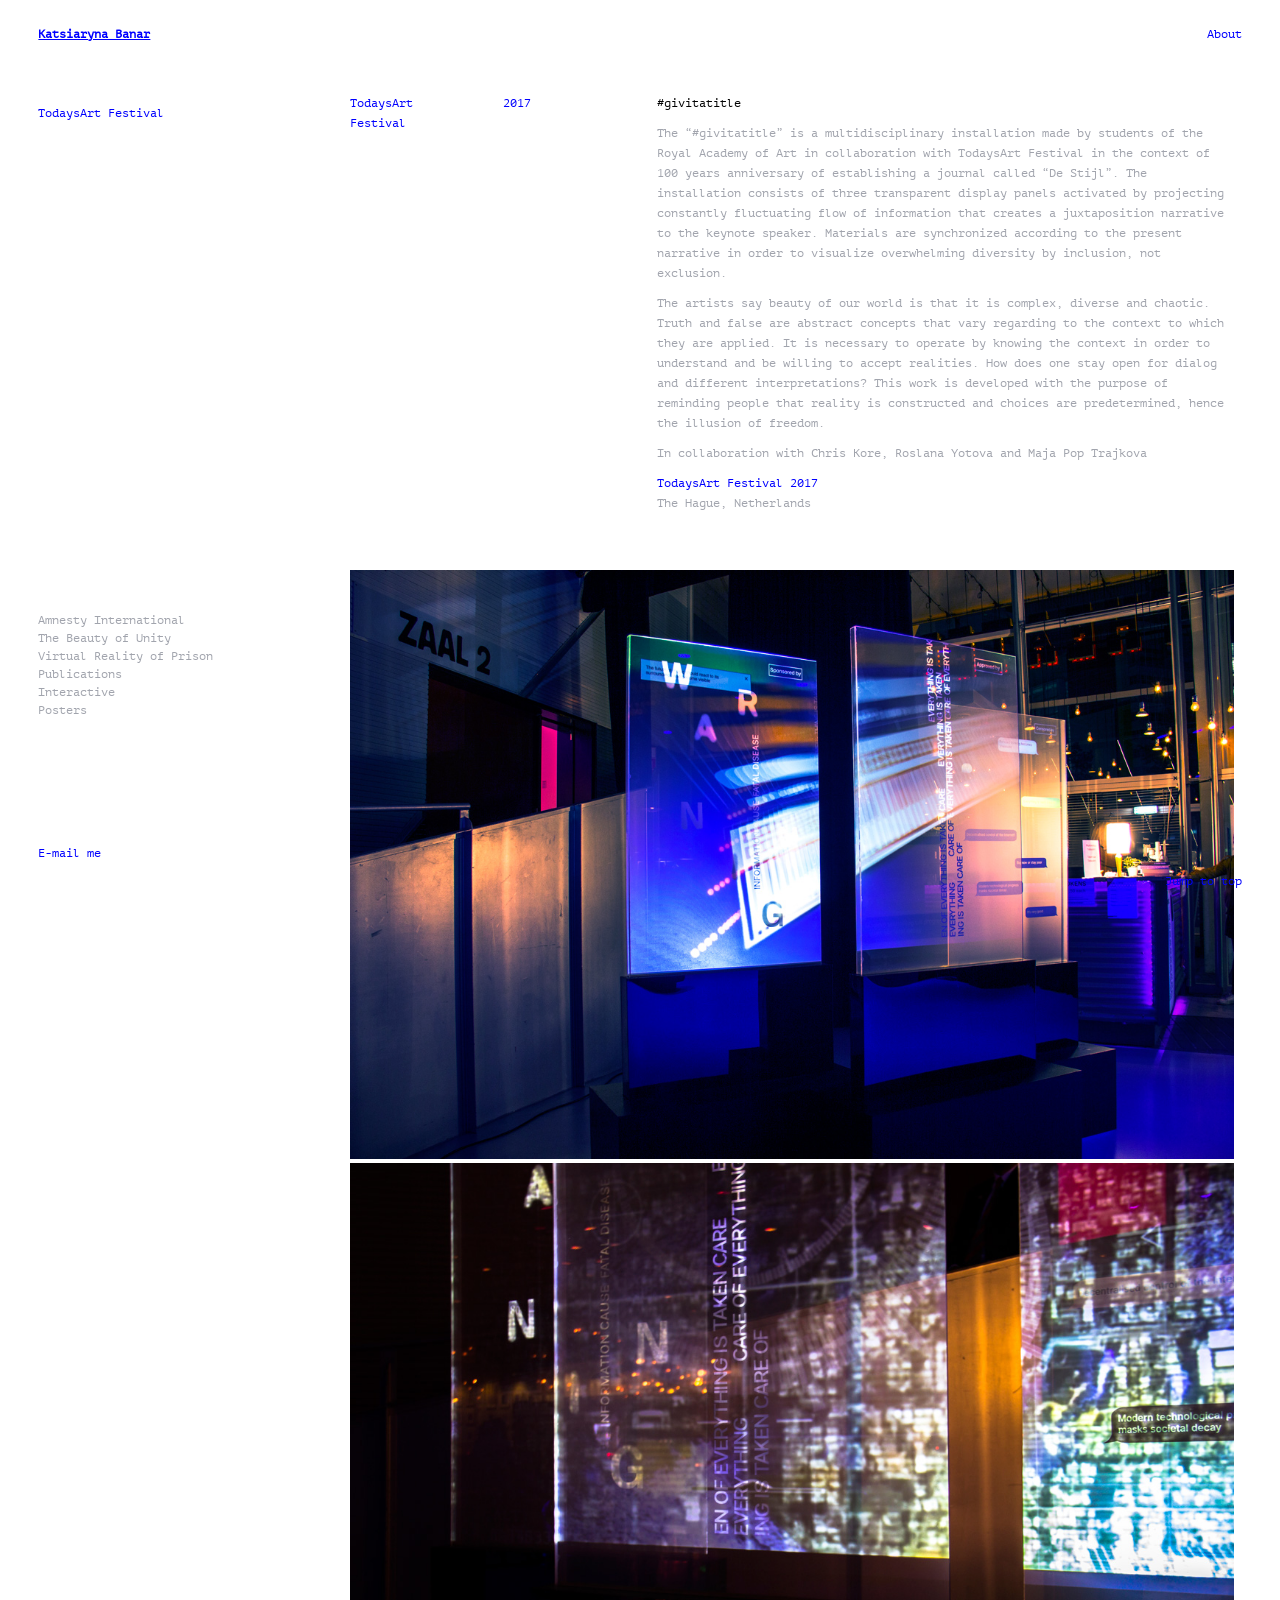
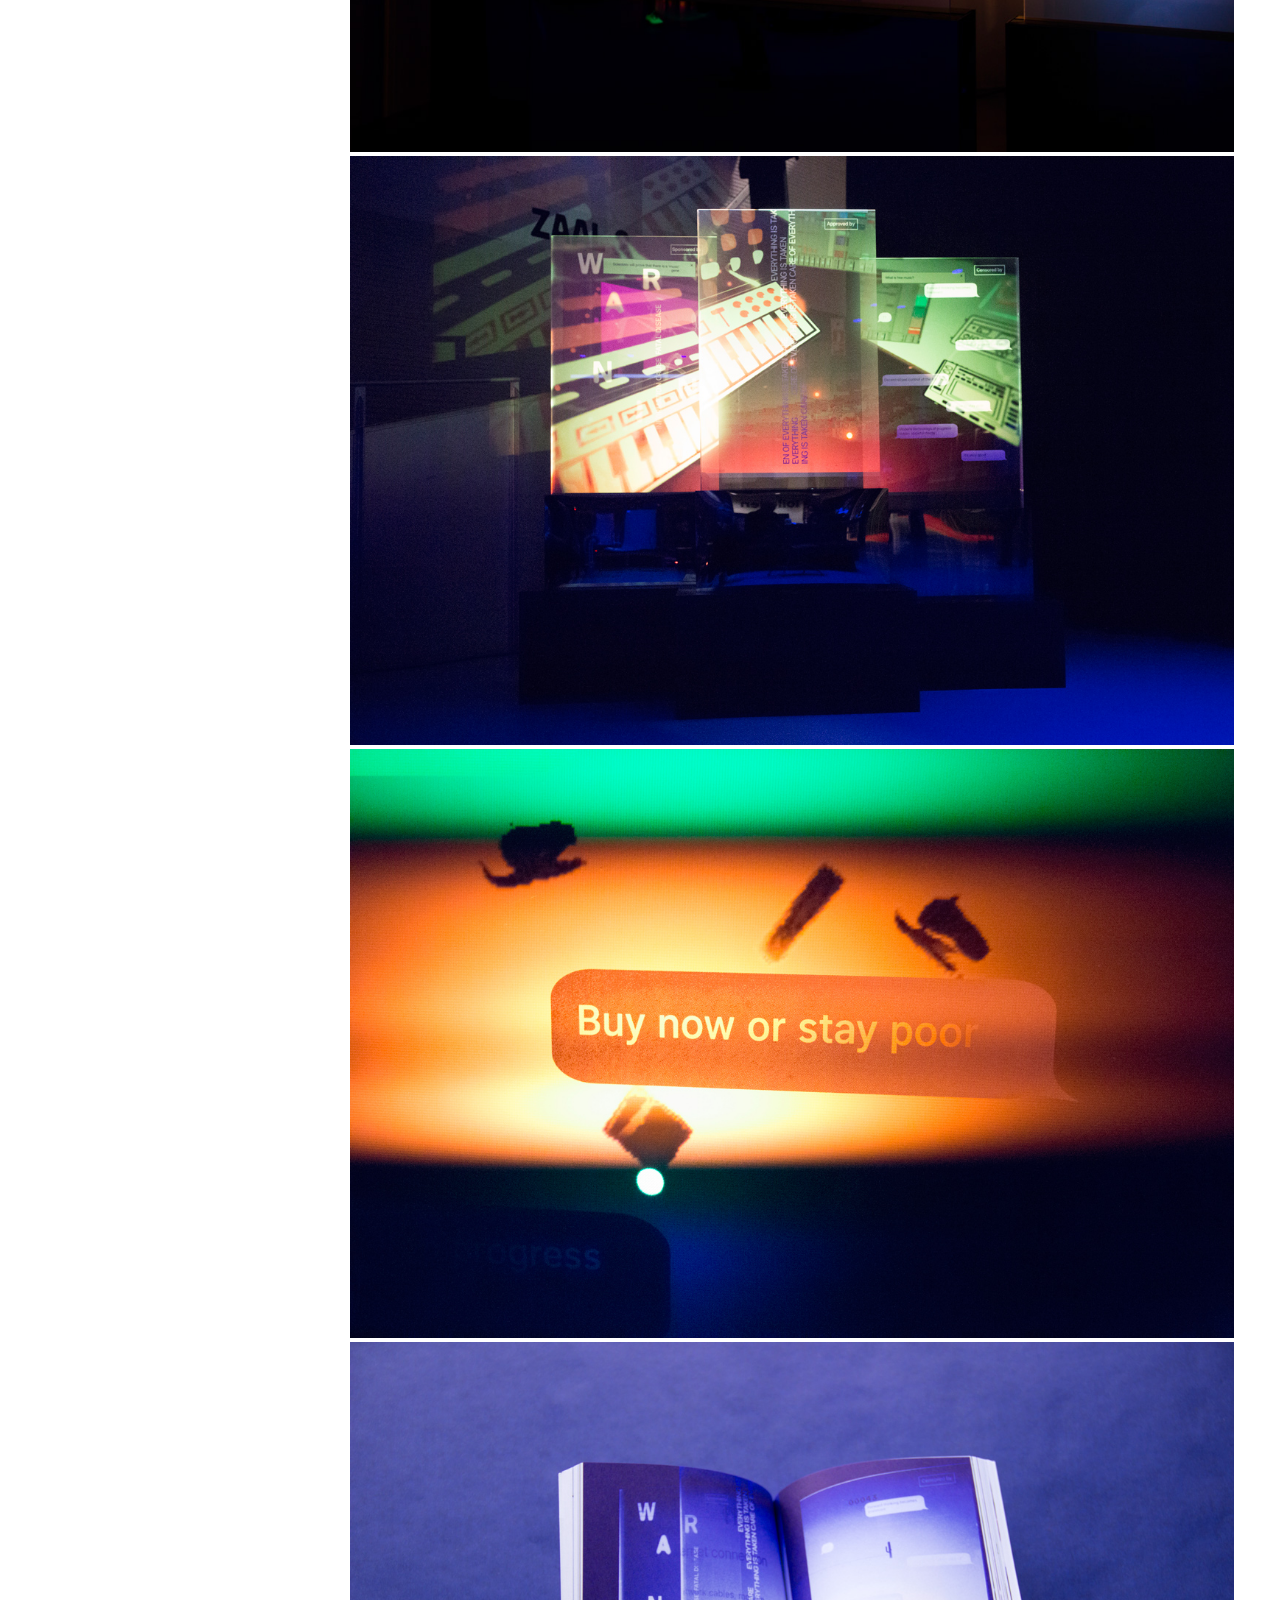
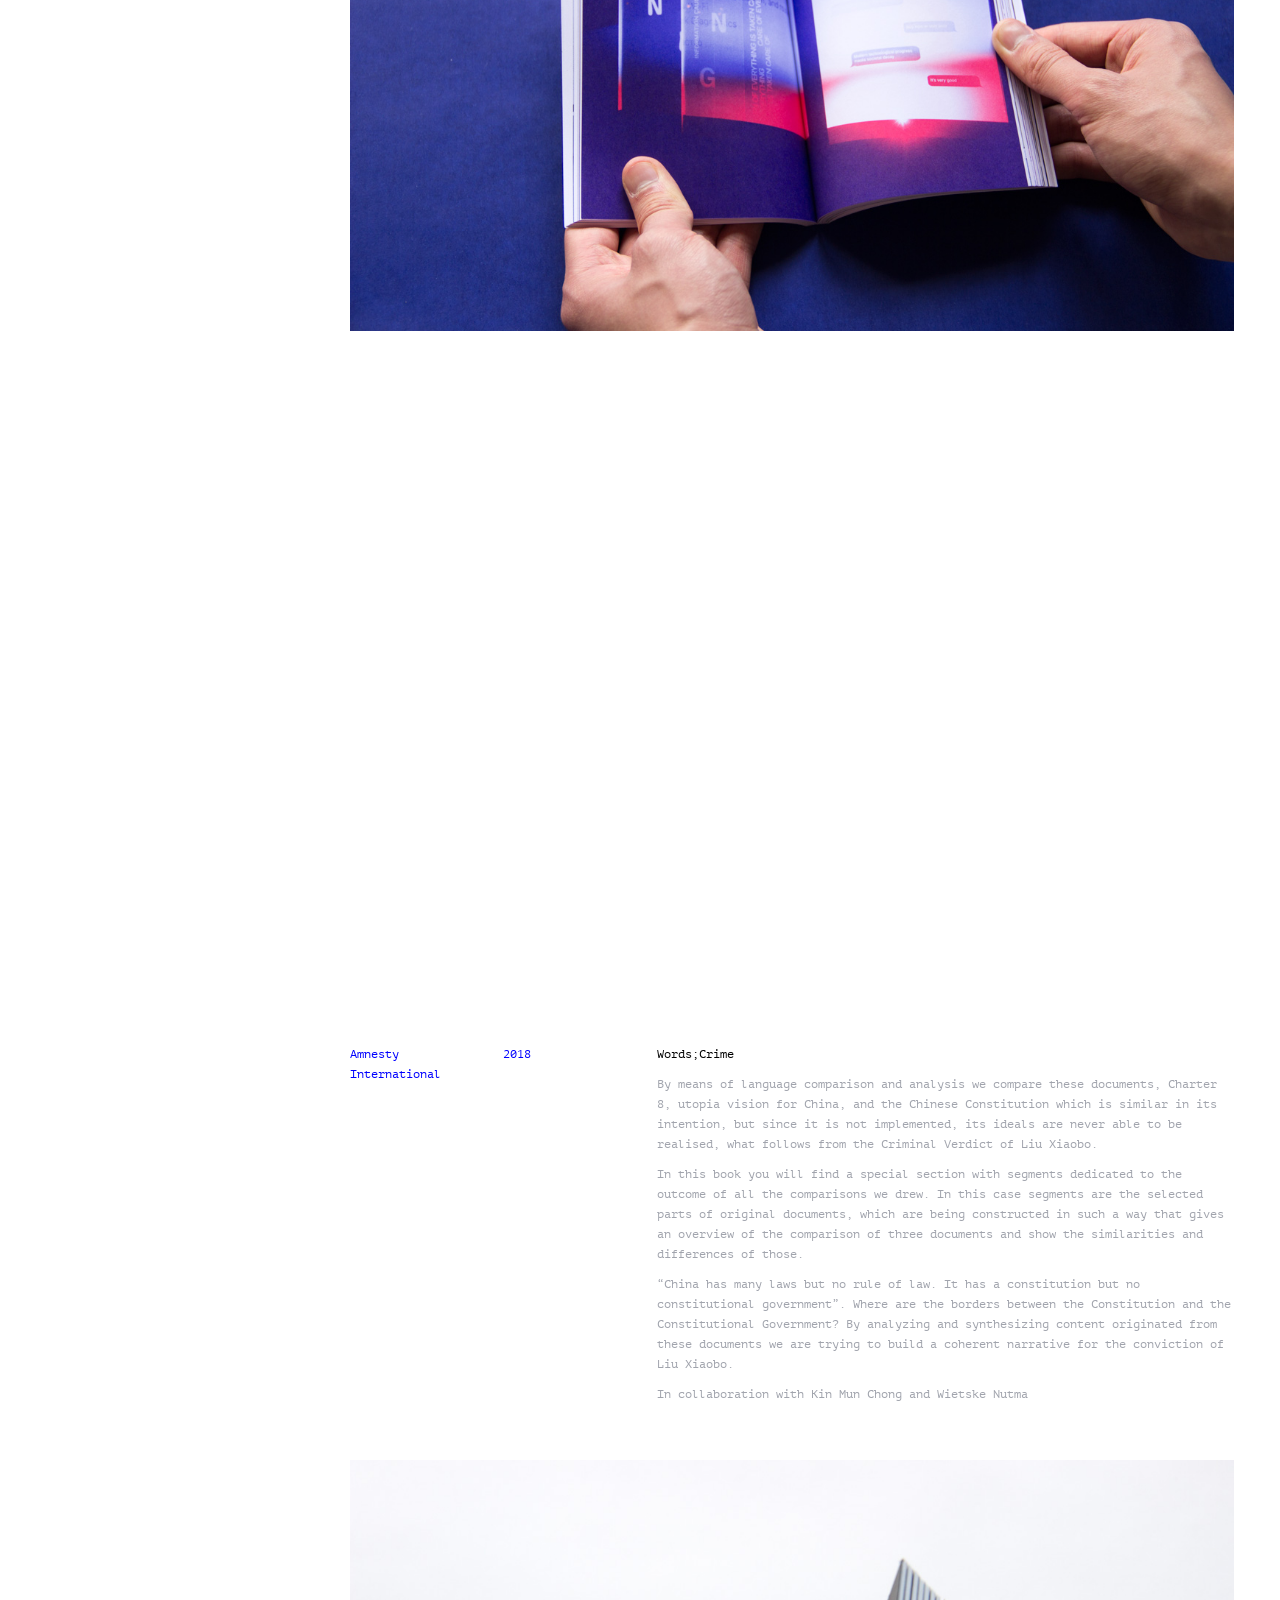
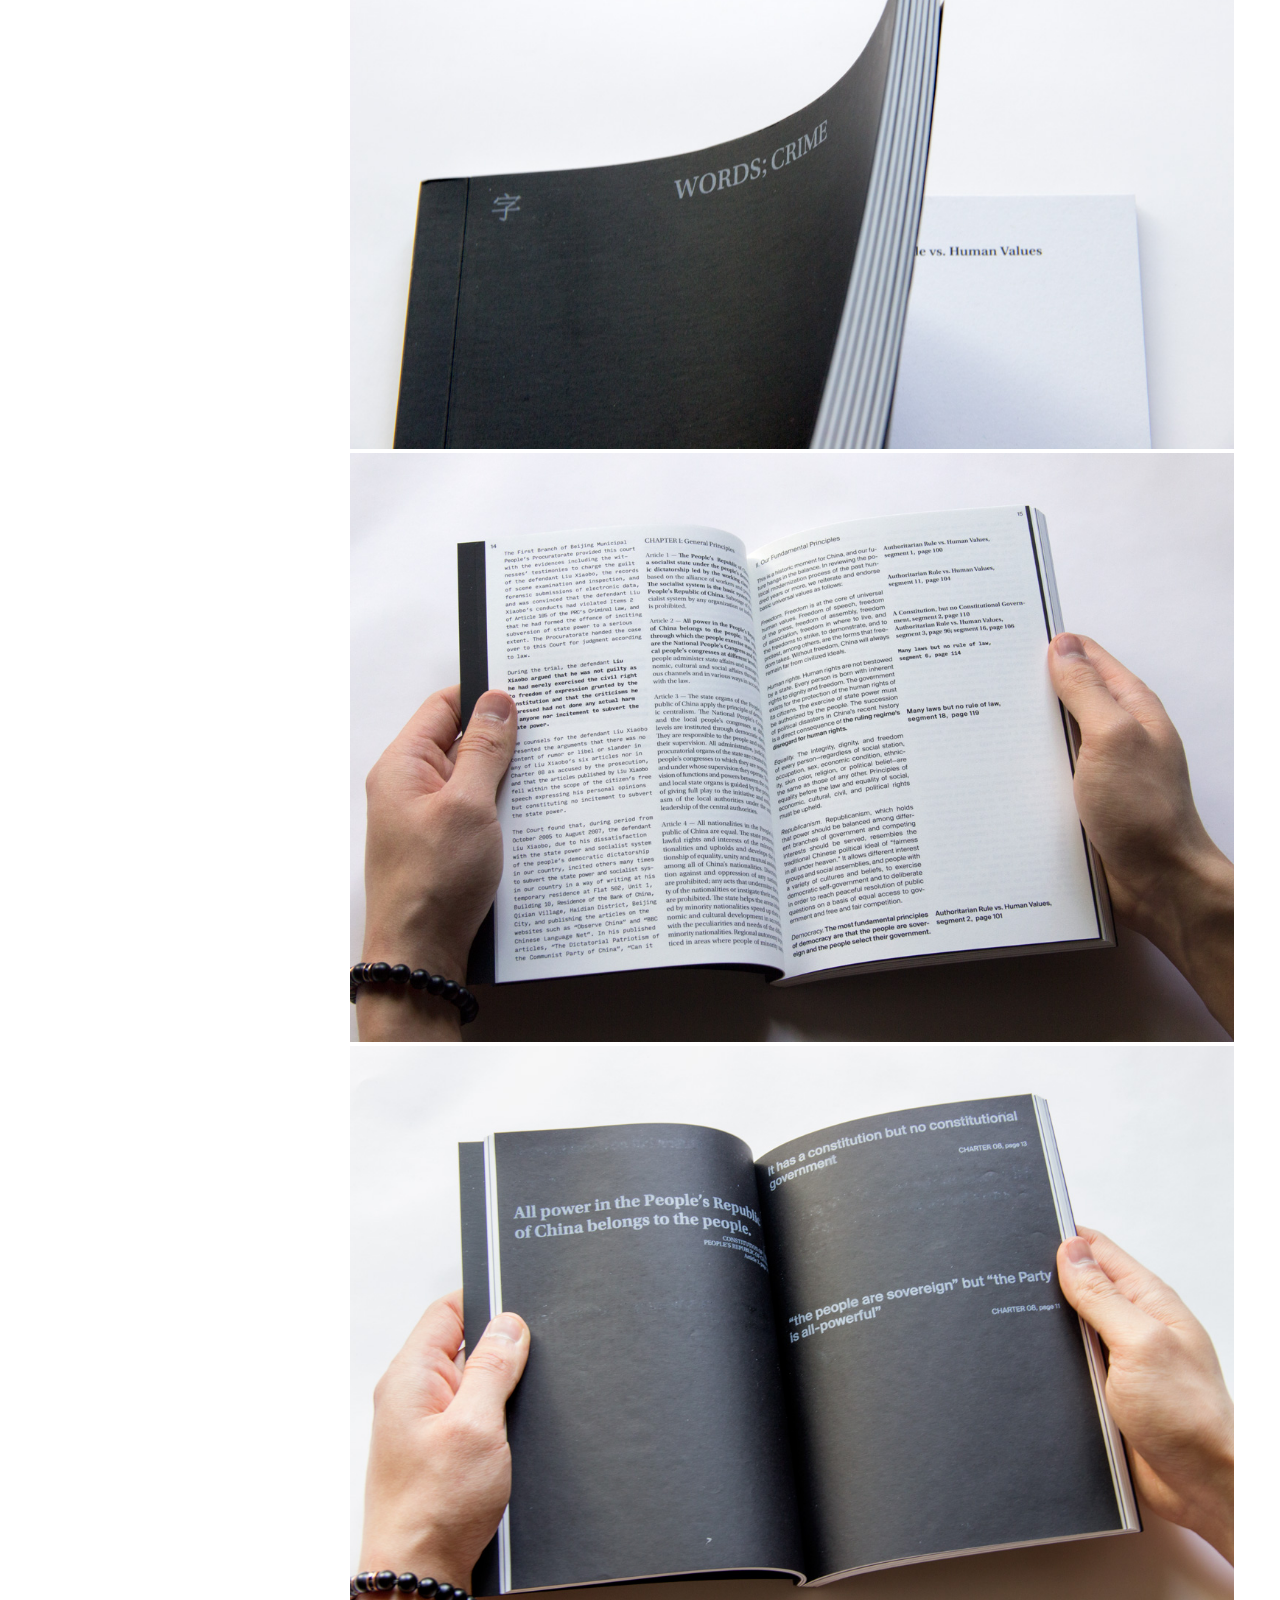
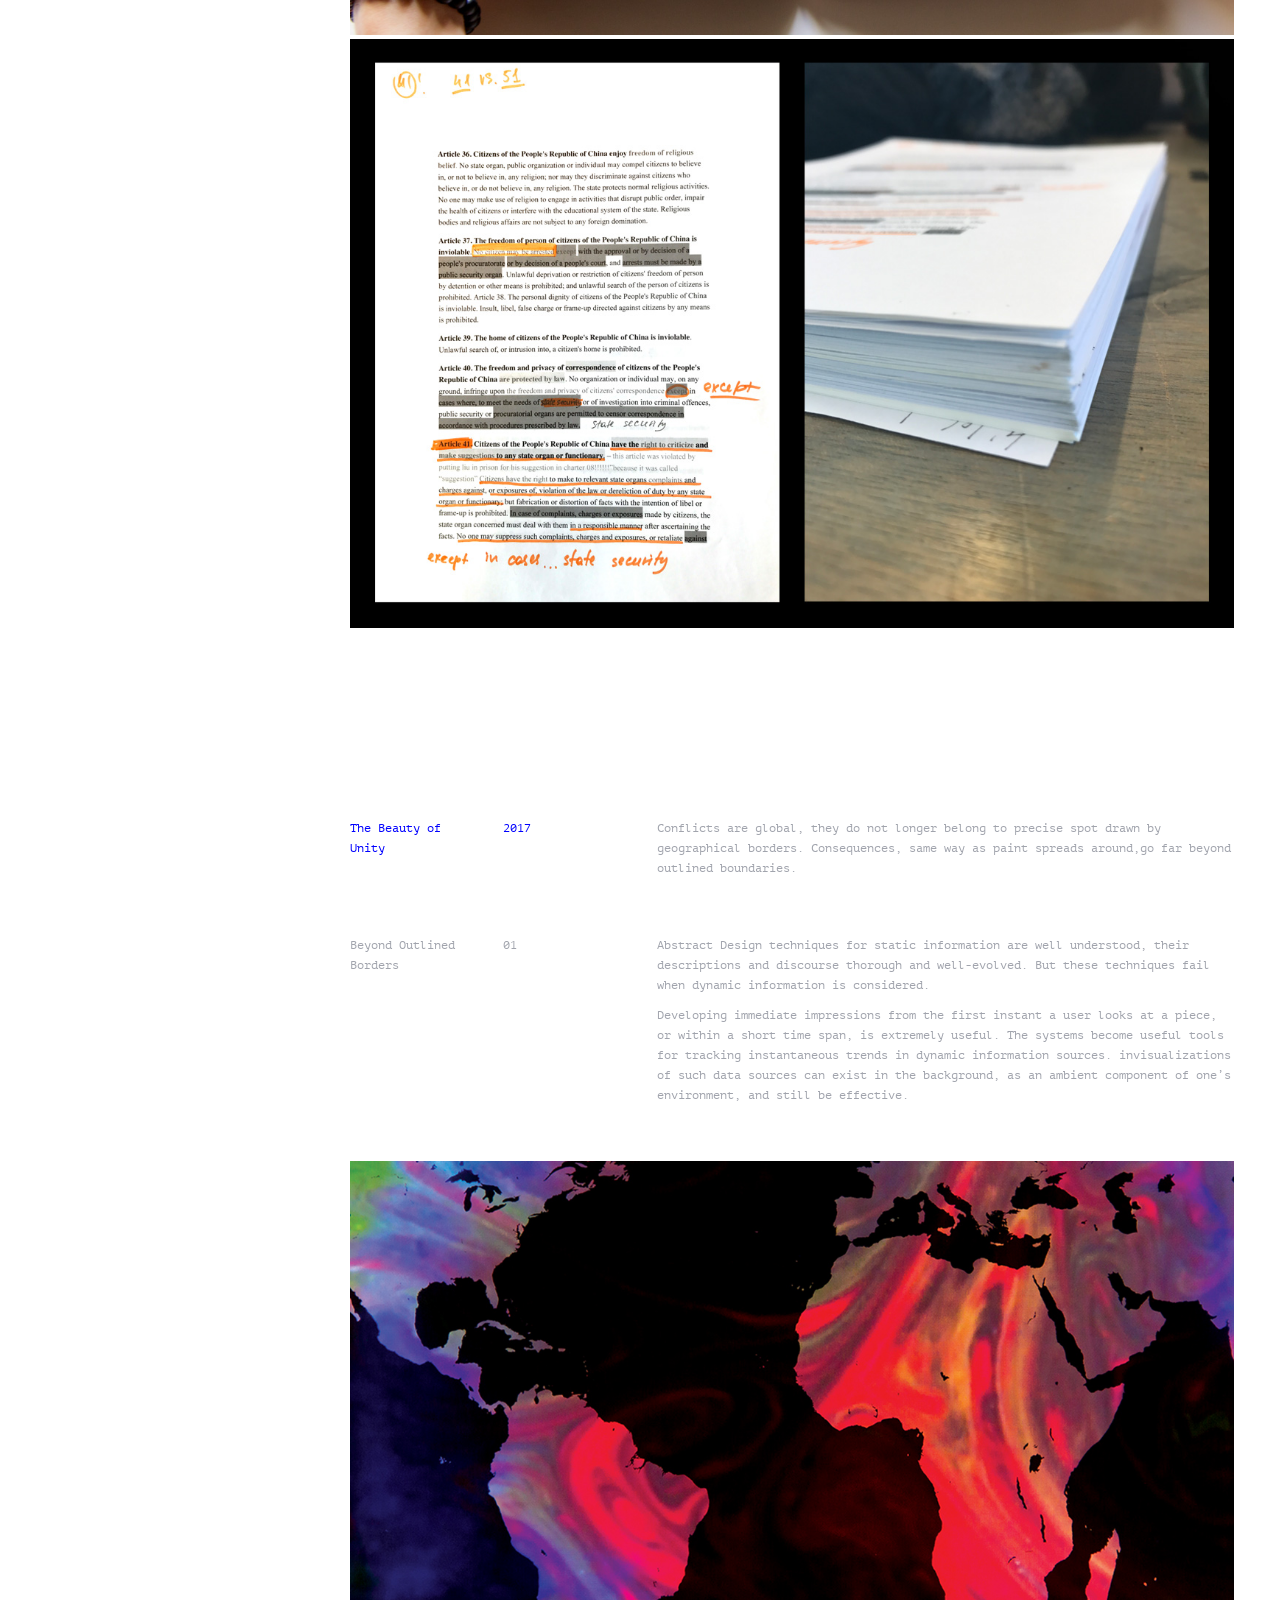
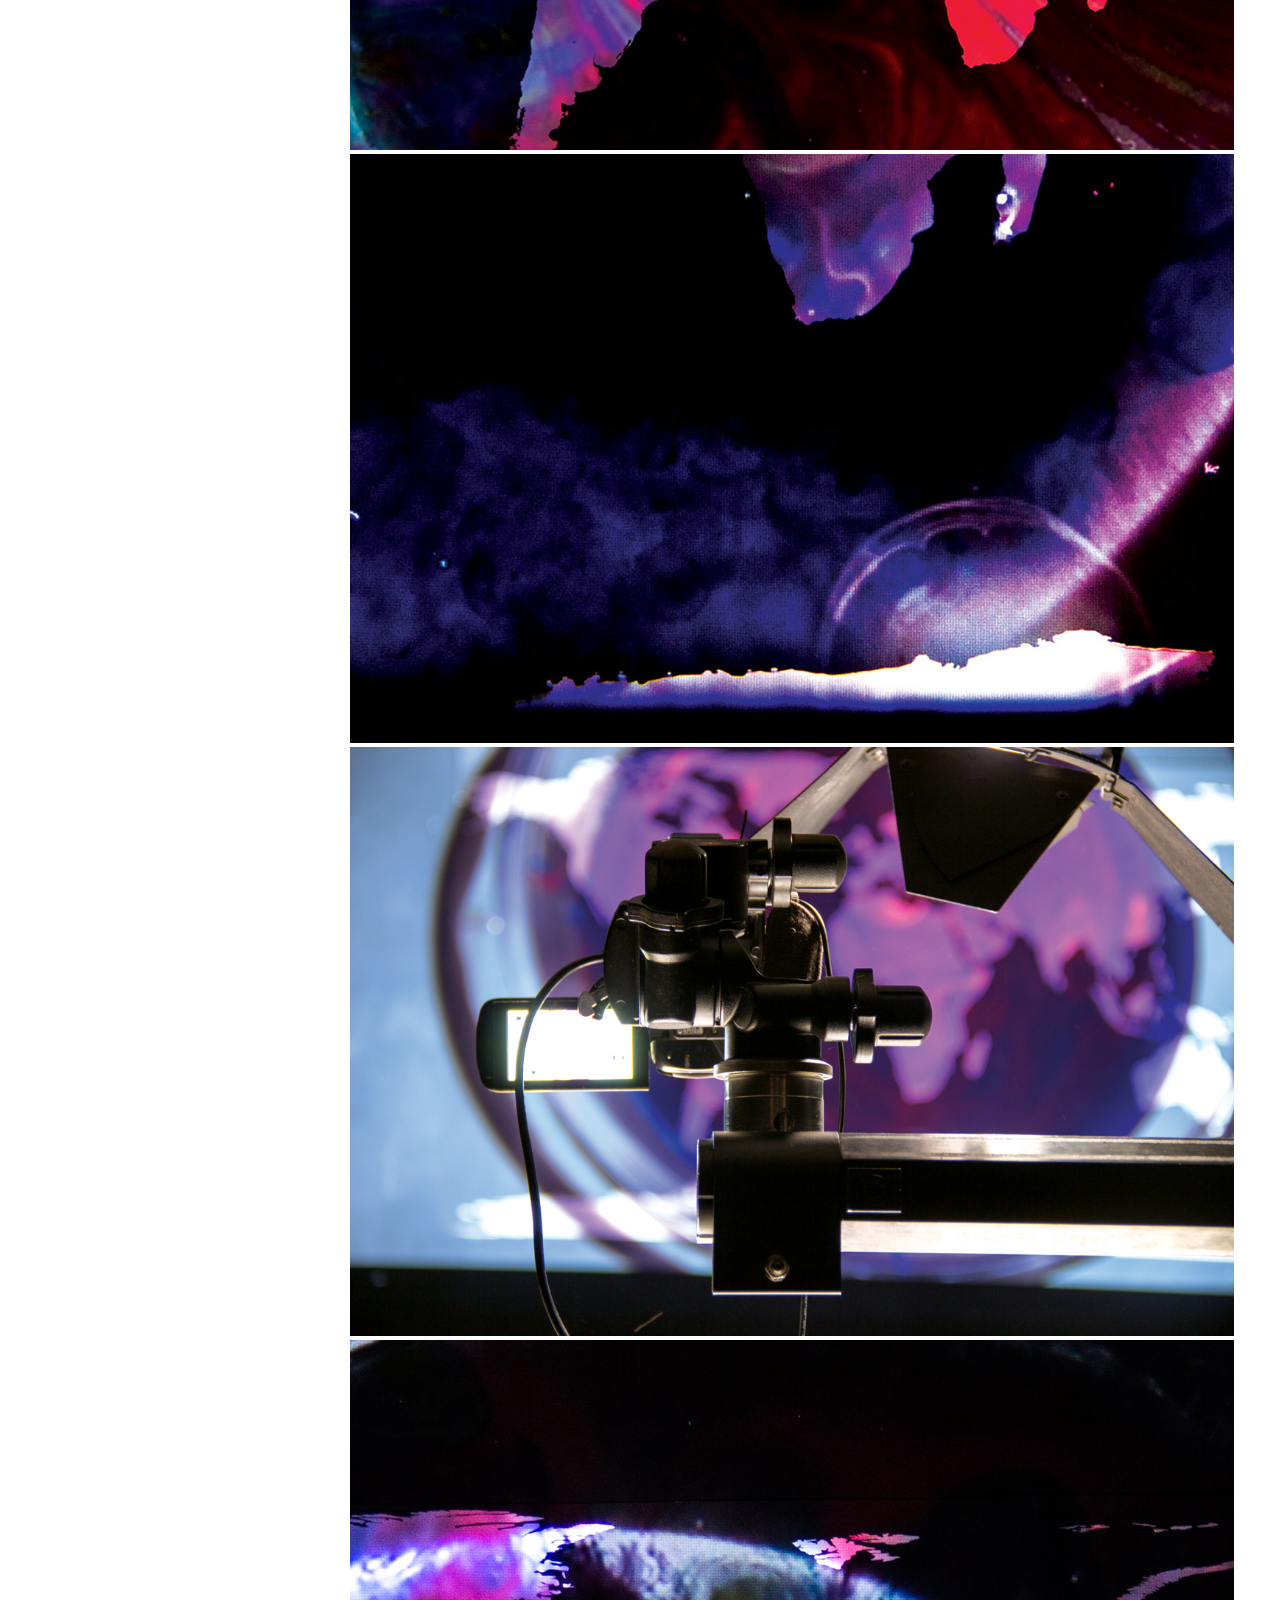
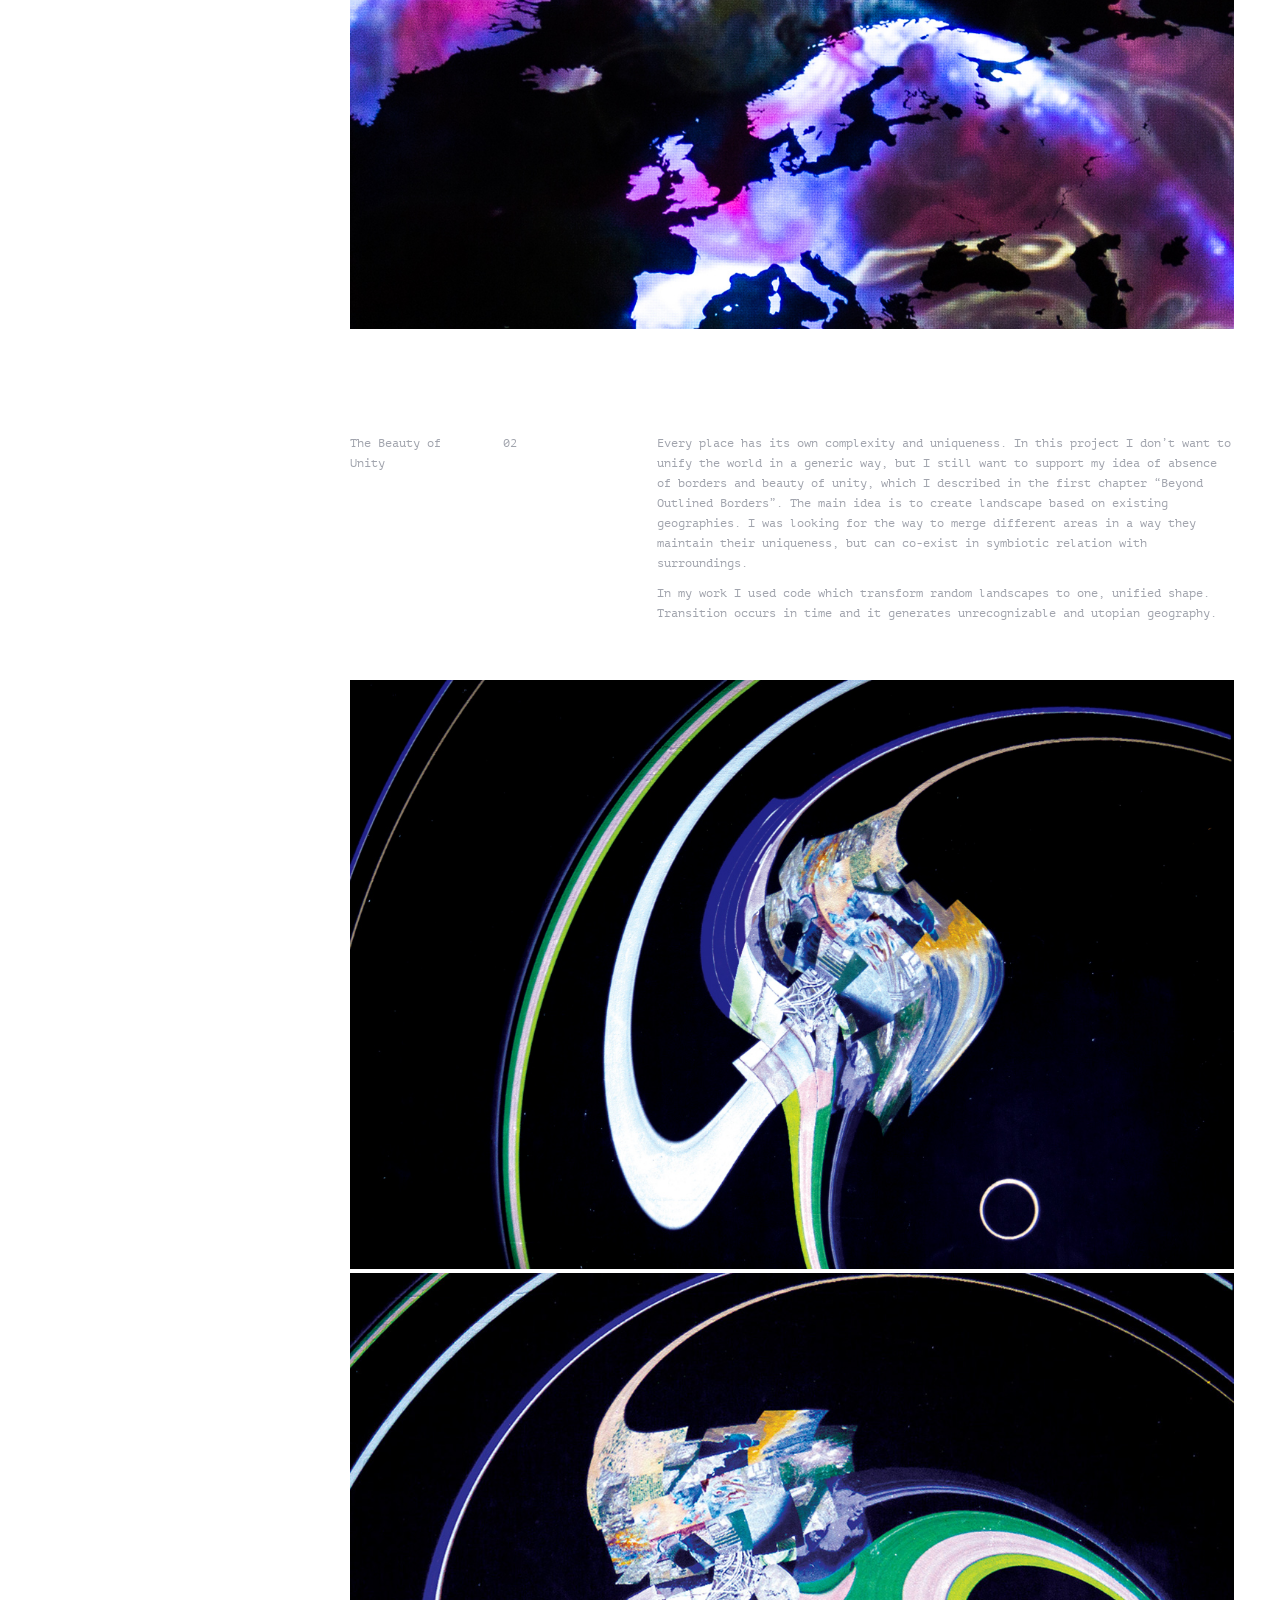
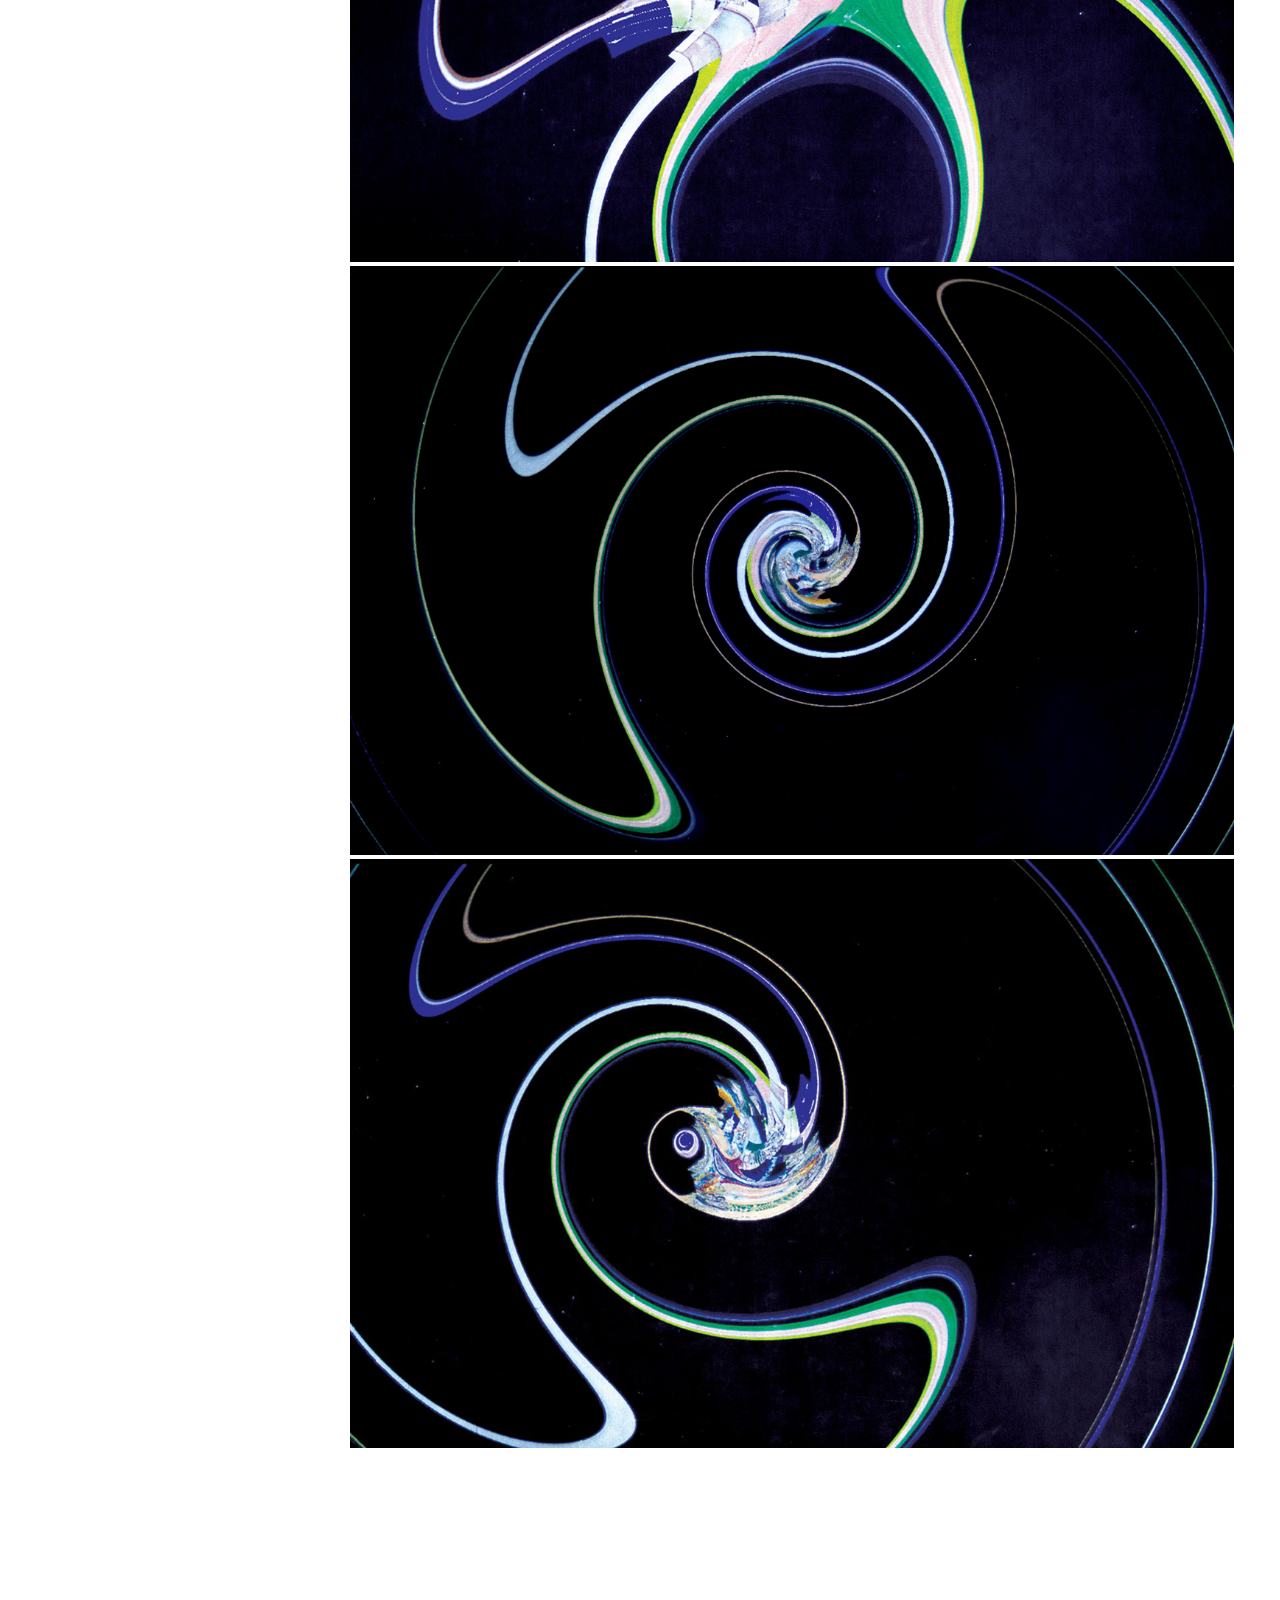
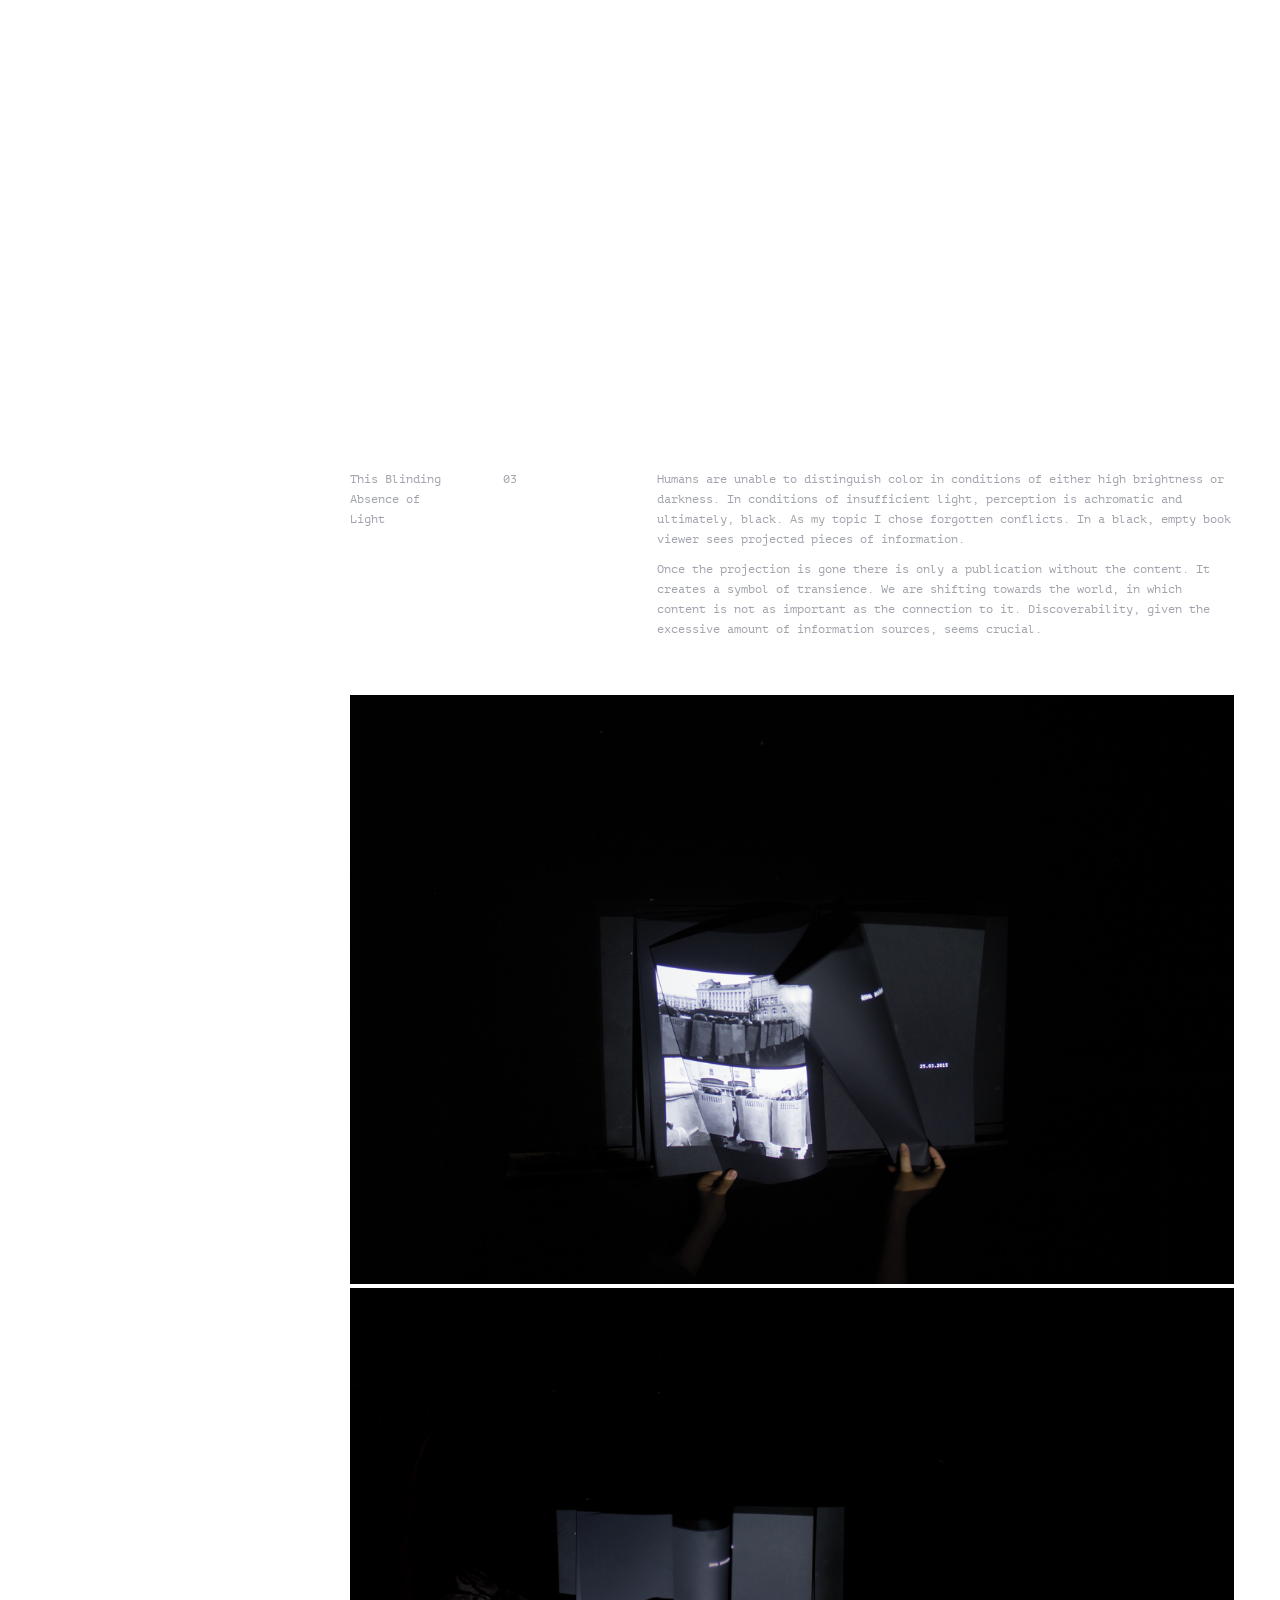
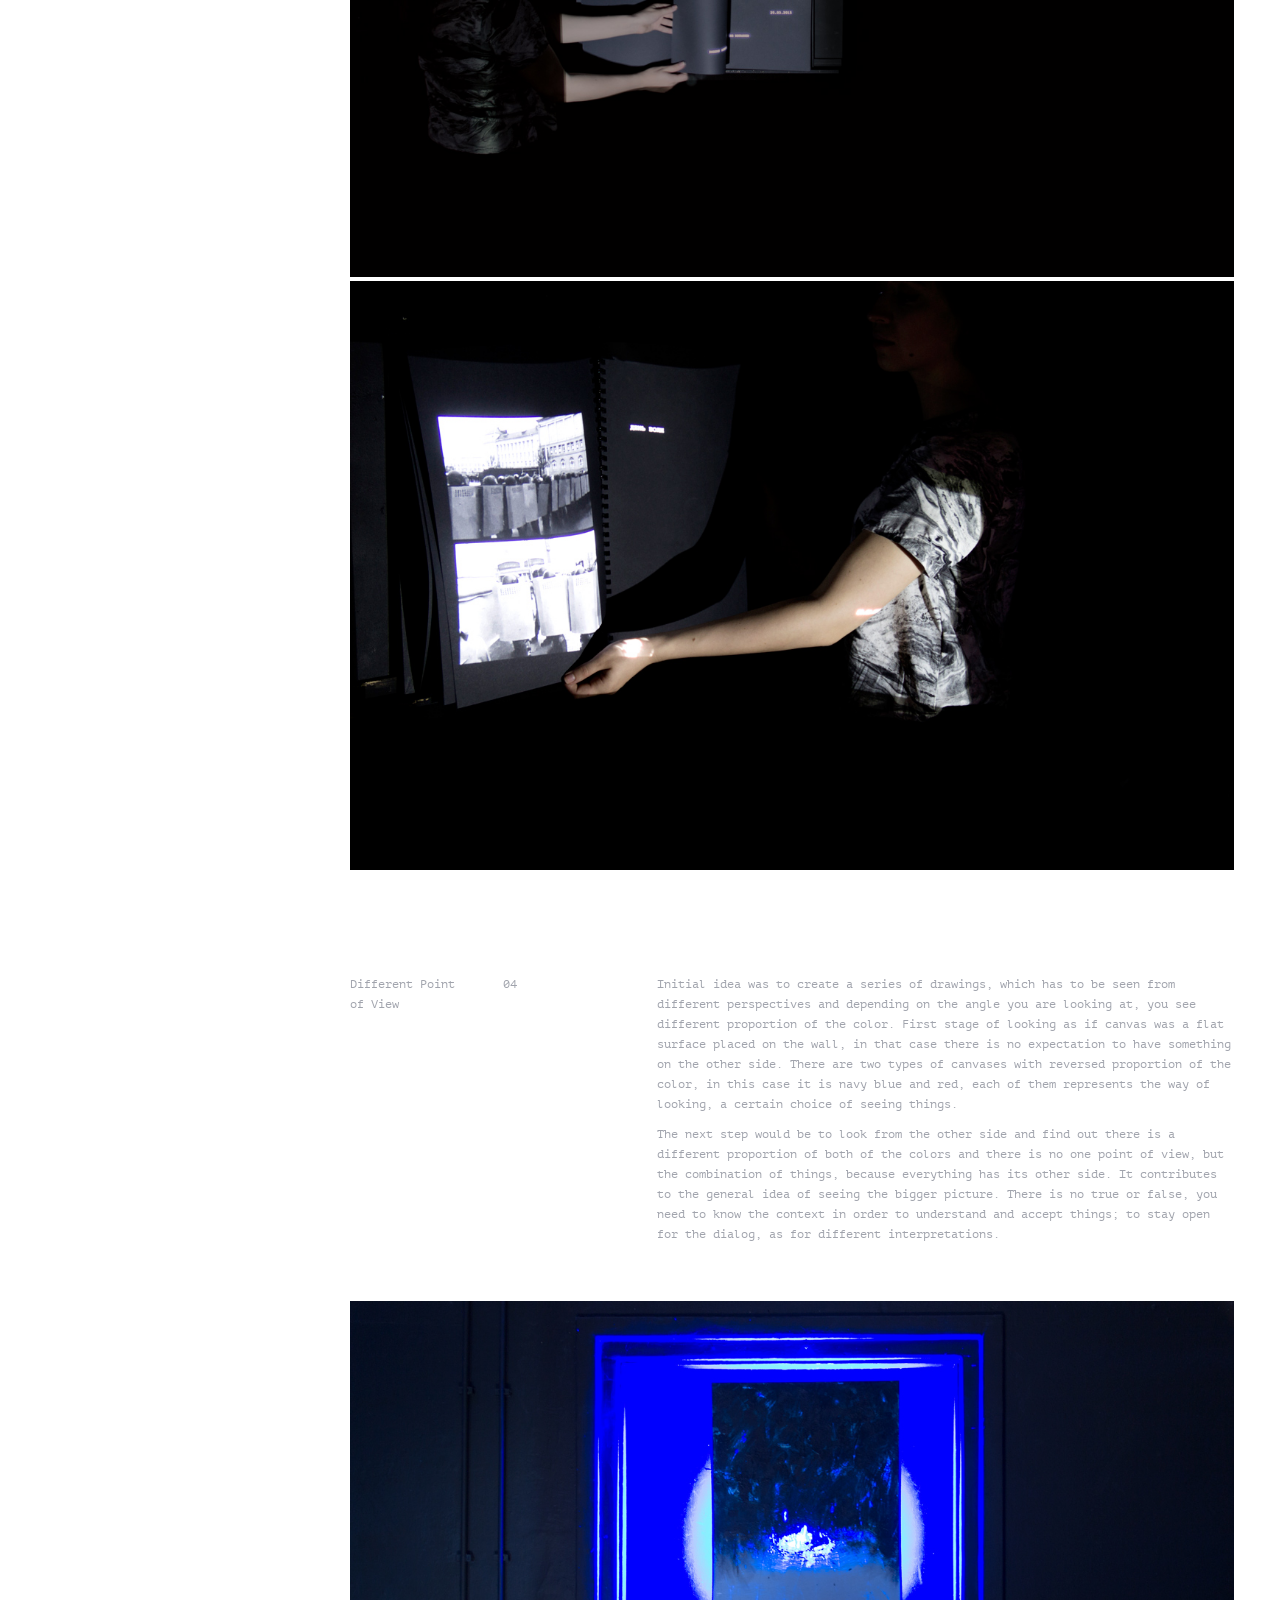
==== index.html @ fbd59100 "newWebsite" ====
<!DOCTYPE html>

<html>

<head>
	<title>Katsiaryna Banar</title>
	<meta charset="UTF-8" />
	<meta name="viewport" content="width=device-width, initial-scale=1.0">
	<link rel="stylesheet" href="css/style.css" type="text/css" media="screen,projection" />

</head>

<body>
	<h1 class="logo current-page">Katsiaryna Banar</h1>
	
	<a class="page-link" href="about.html">About</a> 

	<div class="slideItWrapper">
	  <a href="#modal" class="slideIt">
	  	<h2> < Katsiaryna Banar</h2>
	    <span class="open"></span>
	    <span class="close"></span>
	  </a>
	</div>
 


	<form>
		<p><a href="mailto:peamki@gmail.com">E-mail me</a></p>
	</form>

	<div class="middle">

		<section class="portfolio-item" id="todaysart">
			
			<div class="introduction">	
				<div class="half">
					<h2>TodaysArt Festival</h2>
				</div>
				<div class="half-last">
					<p>2017</p>
				</div>

			</div>

			<div class="description">
				<h3 style="color:black; padding-bottom:10px;">#givitatitle</h3>
				<p>The “#givitatitle” is a multidisciplinary installation made by students of the Royal Academy of Art in collaboration with TodaysArt Festival in the context of 100 years anniversary of establishing a journal called “De Stijl”. The installation consists of three transparent display panels activated by projecting constantly fluctuating flow of information that creates a juxtaposition narrative to the keynote speaker. Materials are synchronized according to the present narrative in order to visualize overwhelming diversity by inclusion, not exclusion.</p>
				<p>The artists say beauty of our world is that it is complex, diverse and chaotic. Truth and false are abstract concepts that vary regarding to the context to which they are applied. It is necessary to operate by knowing the context in order to understand and be willing to accept realities. How does one stay open for dialog and different interpretations? This work is developed with the purpose of reminding people that reality is constructed and choices are predetermined, hence the illusion of freedom.</p>
				<p>In collaboration with Chris Kore, Roslana Yotova and Maja Pop Trajkova </p>

				<p> 

					<a href="http://todaysart.nl/2017/program/givitatitle/" target="_blank">TodaysArt Festival 2017</a><br>
				 The Hague, Netherlands </p>



    		</div>



        	<div class="card">
            	<img src="images/todaysart/1vis.jpg" alt="Card Back">
            	<img src="images/todaysart/1invis.jpg" class="img-top lazyload" alt="Card Front">
         	</div>  
         	<div class="card">
            	<img src="images/todaysart/2vis.jpg" alt="Card Back">
            	<img src="images/todaysart/code.jpg" class="img-top lazyload" alt="Card Front">
         	</div>   

              <div class="card">
            	<img src="images/todaysart/panels.jpg" alt="Card Back">
            	<img src="images/todaysart/names.jpg" class="img-top lazyload" alt="Card Front">
         	</div>     
        	
        	<div class="card">
            	<img src="images/todaysart/3vis.jpg" alt="Card Back">
            	<img src="images/todaysart/code2.jpg" class="img-top lazyload" alt="Card Front">
         	</div>
        	<div class="card">
            	<img src="images/todaysart/book2.jpg" alt="Card Back">
            	<img src="images/todaysart/code16.jpg" class="img-top lazyload" alt="Card Front">
         	</div>

         	<div class="video-container">
	    		<iframe src="https://player.vimeo.com/video/241771253?autoplay=1&loop=1&byline=0&portrait=0" width="640" height="360" frameborder="0" webkitallowfullscreen mozallowfullscreen allowfullscreen></iframe>	    	
	    	</div>
	
		</section>



		<section class="portfolio-item" id="amnesty">
			
			<div class="introduction">	
				<div class="half">
					<h2>Amnesty International</h2>
				</div>
				<div class="half-last">
					<p>2018</p>
				</div>

			</div>

			<div class="description">
				<h3 style="color:black; padding-bottom:10px;">Words;Crime</h3>

				<p>By means of language comparison and analysis we compare these documents, Charter 8, utopia vision for China, and the Chinese Constitution which is similar in its intention, but since it is not implemented, its ideals are never able to be realised, what follows from the Criminal Verdict of Liu Xiaobo. </p>
				<p>In this book you will find a special section with segments dedicated to the outcome of all the comparisons we drew. In this case segments are the selected parts of original documents, which are being constructed in such a way that gives an overview of the comparison of three documents and show the similarities and differences of those.</p>

         		<p>“China has many laws but no rule of law. It has a constitution but no constitutional government”. Where are the borders between the Constitution and the Constitutional Government? By analyzing and synthesizing content originated from these documents we are trying to build a coherent narrative for the conviction of Liu Xiaobo.</p>
         		<p>In collaboration with Kin Mun Chong and Wietske Nutma </p>

    		</div>

        	<div class="card">
            	<img src="images/amnesty/book17.jpg" alt="Card Back">
            	<img src="images/amnesty/book10.jpg" class="img-top lazyload" alt="Card Front">
         	</div>  
         	<div class="card">
            	<img src="images/amnesty/1vis.jpg" alt="Card Back">
            	<img src="images/amnesty/book12.jpg" class="img-top lazyload" alt="Card Front">
         	</div>   
         	          
        	
        	<div class="card">
            	<img src="images/amnesty/2vis.jpg" alt="Card Back">
            	<img src="images/amnesty/process3.jpg" class="img-top lazyload" alt="Card Front">
         	</div>
        	<div class="card">
            	<img src="images/amnesty/process.jpg" alt="Card Back">
            	<img src="images/amnesty/flags.jpg" class="img-top lazyload" alt="Card Front">
         	</div>


		</section>


		<section class="portfolio-item" id="primary">

			<div class="introduction">	
				<div class="half">
					<h2>The Beauty of Unity</h2>
				</div>
				<div class="half-last">
					<p>2017</p>
				</div>
			</div>

			<div class="description">
				<p>Conflicts are global, they do not longer belong to precise spot drawn by geographical borders. Consequences, same way as paint spreads around,go far beyond outlined boundaries.</p>
			</div>

			<div class="introduction">
				<div class="half">
					<h4>Beyond Outlined Borders</h4>
				</div>	
				<div class="half-last">
					<h4>01</h4>
				</div>
			</div>

			<div class="description">
				<p>Abstract Design techniques for static information are well understood, their descriptions and discourse thorough and well-evolved. But these techniques fail when dynamic information is considered.</p>
				<p>Developing immediate impressions from the first instant a user looks at a piece, or within a short time span, is extremely useful. The systems become useful tools for tracking instantaneous trends in dynamic information sources. invisualizations of such data sources can exist in the background, as an ambient component of one’s environment, and still be effective.</p>
    		</div>

			<div class="card">
            	<img src="images/colors/colors/1vis.jpg" alt="Card Back">
            	<img src="images/colors/colors/conflict1.jpg" class="img-top lazyload" alt="Card Front">
          	</div>

			<div class="card">
            	<img src="images/colors/colors/2vis.jpg" alt="Card Back">
            	<img src="images/colors/colors/color1.jpg" class="img-top lazyload" alt="Card Front">
          	</div>

			<div class="card">
            	<img src="images/colors/colors/3vis.jpg" alt="Card Back">
            	<img src="images/colors/colors/3invis.jpg" class="img-top lazyload" alt="Card Front">
          	</div>

			<div class="card last">
            	<img src="images/colors/colors/4vis.jpg" alt="Card Back">
            	<img src="images/colors/colors/4invis.jpg" class="img-top lazyload" alt="Card Front">
          	</div>


			<div class="introduction">
				<div class="half">
					<h4>The Beauty of Unity</h4>
				</div>	
				<div class="half-last">
					<h4>02</h4>
				</div>
			</div>

			<div class="description">
	    		<p>Every place has its own complexity and uniqueness. In this project I don’t want to unify the world in a generic way, but I still want to support my idea of absence of borders and beauty of unity, which I described in the first chapter “Beyond Outlined Borders”. The main idea is to create landscape based on existing geographies. I was looking for the way to merge different areas in a way they maintain their uniqueness, but can co-exist in symbiotic relation with surroundings.</p>
				<p>In my work I used code which transform random landscapes to one, unified shape. Transition occurs in time and it generates unrecognizable and utopian geography.</p>
    		</div>

          	<div class="card">
            	<img src="images/colors/code/1vis.jpg" alt="Card Back">
            	<img src="images/colors/code/code.jpg" class="img-top lazyload" alt="Card Front">
          	</div>
          	
          	<div class="card">
            	<img src="images/colors/code/2invis.jpg" alt="Card Back">
            	<img src="images/colors/code/code3.jpg" class="img-top lazyload" alt="Card Front">
          	</div>
          	<div class="card">
            	<img src="images/colors/code/3vis.jpg" alt="Card Back">
            	<img src="images/colors/code/3invis.jpg" class="img-top lazyload" alt="Card Front">
          	</div>

          	<div class="card">
            	<img src="images/colors/code/4vis.jpg" alt="Card Back">
            	<img src="images/colors/code/4invis.jpg" class="img-top lazyload" alt="Card Front">
          	</div>

			<div class="video-container" style="margin-top:50px;margin-bottom:100px; padding-bottom:50.25%;
">
    		<iframe style="position:absolute; top:0; left:0; width:100%; height:100%;" src="https://www.youtube.com/embed/JHJbEsWg4nY?autoplay=1;&loop=1;rel=0&amp;controls=0&amp;showinfo=0&playlist=JHJbEsWg4nY" frameborder="0" allowfullscreen></iframe>
    		</div>

			<div class="introduction">
				<div class="half">
					<h4>This Blinding Absence of Light</h4>
				</div>	
				<div class="half-last">
					<h4>03</h4>
				</div>
			</div>


			<div class="description">
	    		<p>Humans are unable to distinguish color in conditions of either high brightness or darkness. In conditions of insufficient light, perception is achromatic and ultimately, black. As my topic I chose forgotten conflicts. In a black, empty book viewer sees projected pieces of information.</p>
	    		<p>Once the projection is gone there is only a publication without the content. It creates a symbol of transience. We are shifting towards the world, in which content is not as important as the connection to it. Discoverability, given the excessive amount of information sources, seems crucial.</p>
    		</div>

          	<div class="card">
            	<img src="images/colors/book/1vis.jpg" alt="Card Back">
            	<img src="images/colors/book/conflict2.jpg" class="img-top lazyload" alt="Card Front">
          	</div>

            <img src="images/colors/book/2vis.jpg" class="img-top lazyload" alt="Card Front">           

          	<div class="card last">
            	<img src="images/colors/book/3vis.jpg" alt="Card Back">
            	<img src="images/colors/book/3invis.jpg" class="img-top lazyload" alt="Card Front">
          	</div>

			<div class="introduction">
				<div class="half">
					<h4>Different Point <br/>of View</h4>
				</div>	
				<div class="half-last">
					<h4>04</h4>
				</div>
			</div>

			<div class="description">
	    		<p>Initial idea was to create a series of drawings, which has to be seen from different perspectives and depending on the angle you are looking at, you see different proportion of the color. First stage of looking as if canvas was a flat surface placed on the wall, in that case there is no expectation to have something on the other side. There are two types of canvases with reversed proportion of the color, in this case it is navy blue and red, each of them represents the way of looking, a certain choice of seeing things.</p> 
	    		<p>The next step would be to look from the other side and find out there is a different proportion of both of the colors and there is no one point of view, but the combination of things, because everything has its other side. It contributes to the general idea of seeing the bigger picture. There is no true or false, you need to know the context in order to understand and accept things; to stay open for the dialog, as for different interpretations.</p>
    		</div>

          	<div class="card">
            	<img src="images/colors/images/1vis.jpg" alt="Card Back">
            	<img src="images/colors/images/1invis.jpg" class="img-top lazyload" alt="Card Front">
          	</div>

          	<div class="card">
            	<img src="images/colors/images/2vis.jpg" alt="Card Back">
            	<img src="images/colors/images/hall4.jpg" class="img-top lazyload" alt="Card Front">
          	</div>

          	<div class="card">
            	<img src="images/colors/images/3vis.jpg" alt="Card Back">
            	<img src="images/colors/images/hall2.jpg" class="img-top lazyload" alt="Card Front">
          	</div>


		</section>


		<section class="portfolio-item" id="prison">
			
			<div class="introduction">	
				<div class="half">
					<h2>Virtual Reality <br/>of Prison</h2>
				</div>
				<div class="half-last">
					<p>2016</p>
				</div>

			</div>

			<div class="description">
				<p>Up to this day the statistics show a growing number of crimes, increasing percentage of recidiinvism and needful expansions of prisons.I want to have a closer look at something, which currently submits high hopes and hopefully not only for narrow specialized audience, but also for society as a whole.</p>
				<p>I am talking about technologies and my main point of focus is virtual reality. The idea is to bring changes not within the same system, but to see how those two areas can collaborate; prison can gain benefit from technological development which has been done up to now, which is significant and many people believe will change our future or maybe even today.</p>
				<p>In virtual environment I had intention to bring these two absolutely different worlds in one enclosed space where they have to coexist.Please take Oculus and start your session.</p>
    		</div>



        	<div class="card">
            	<img src="images/prisons/1invis.jpg" alt="Card Back">
            	<img src="images/prisons/1vis.jpg" class="img-top lazyload" alt="Card Front">
         	</div>

      		<div class="video-container">
	    		<iframe style="position:absolute; top:0; left:0; width:100%; height:100%;" src="https://www.youtube.com/embed/C1JyT7AdEiA?rel=0&amp;controls=0&amp;&autoplay=1;&loop=1;showinfo=0&playlist=C1JyT7AdEiA" frameborder="0" allowfullscreen></iframe>
	    	</div>     

            <div class="card">
            	<img src="images/prisons/2vis.jpg" alt="Card Back">
            	<img src="images/prisons/4.jpg" class="img-top lazyload" alt="Card Front">
         	</div>

            <div class="card">
            	<img src="images/prisons/vr8.jpg" alt="Card Back">
            	<img src="images/prisons/vr15.jpg" class="img-top lazyload" alt="Card Front">
         	</div>
         	<div class="card">
            	<img src="images/prisons/vr14.jpg" alt="Card Back">
            	<img src="images/prisons/vr12.jpg" class="img-top lazyload" alt="Card Front">
         	</div>
           
        	<div class="card">
            	<img src="images/prisons/book3.jpg" alt="Card Back">
            	<img src="images/prisons/book1.jpg" class="img-top lazyload" alt="Card Front">
         	</div>
        	<div class="card">
            	<img src="images/prisons/book.jpg" alt="Card Back">
            	<img src="images/prisons/book2.jpg" class="img-top lazyload" alt="Card Front">
         	</div>
	


		</section>

		<section class="portfolio-item" id="publications">
			
			<div class="introduction">	
				<div class="half">
					<h2>Publications</h2>
				</div>
				<div class="half-last">
					<p>2014 - 2017</p>
				</div>

			</div>

			<div class="description">
				<p>Selected works</p>
    		</div>

			<div class="introduction-empty">
				<div class="half">
					<h3>Typography Catalogue</h3>
				</div>
				<div class="half-last">
					<p>2016</p>
				</div>
    		</div>
    		
	        <div class="card">
            	<img src="images/publications/catalogue/1invis.jpg" alt="Card Back">
            	<img src="images/publications/catalogue/1vis.jpg" class="img-top lazyload" alt="Card Front">
         	</div>		
	        <div class="card">
            	<img src="images/publications/catalogue/2vis.jpg" alt="Card Back">
            	<img src="images/publications/catalogue/2invis.jpg" class="img-top lazyload" alt="Card Front">
         	</div>		
	        <div class="card last">
            	<img src="images/publications/catalogue/3vis.jpg" alt="Card Back">
            	<img src="images/publications/catalogue/3invis.jpg" class="img-top lazyload" alt="Card Front">
         	</div>	

			<div class="introduction">
				<div class="half">
					<h3>A Record of Buddhistic Kingdoms</h3>
				</div>
				<div class="half-last">
					<p>2016</p>
				</div>
    		</div>

    		<div class="description">
    			<p>Pocket Book</p>
    		</div>

	        <div class="card">
            	<img src="images/publications/pocketBook/1vis.jpg" alt="Card Back">
            	<img src="images/publications/pocketBook/1invis.jpg" class="img-top lazyload" alt="Card Front">
         	</div>		
	        <div class="card">
            	<img src="images/publications/pocketBook/2vis.jpg" alt="Card Back">
            	<img src="images/publications/pocketBook/2invis.jpg" class="img-top lazyload" alt="Card Front">
         	</div>	    
	        <div class="card last">
            	<img src="images/publications/pocketBook/3vis.jpg" alt="Card Back">
            	<img src="images/publications/pocketBook/3invis.jpg" class="img-top lazyload" alt="Card Front">
         	</div>	

			<div class="introduction-empty">
				<div class="half">
					<h3>Reflection Catalogue</h3>
				</div>
				<div class="half-last">
					<p>2015</p>
				</div>
    		</div>

	        <div class="card">
            	<img src="images/publications/reflection/1vis.jpg" alt="Card Back">
            	<img src="images/publications/reflection/1invis.jpg" class="img-top lazyload" alt="Card Front">
         	</div>	

         	<img src="images/publications/reflection/2.jpg" alt="Card Back">
 
 	        <div class="card last">
            	<img src="images/publications/reflection/3.jpg" alt="Card Back">
            	<img src="images/publications/reflection/4.jpg" class="img-top lazyload" alt="Card Front">
         	</div>	        	

			<div class="introduction">
				<div class="half">
					<h3>Solaris</h3>
				</div>
				<div class="half-last">
					<p>2015</p>
				</div>
    		</div>

			<div class="description">
				<p>A series of publications dedicated to the movie of Andrei Tarkovsky "Solaris"</p>
				<p>Question of collision with the future, with an unknown in space - as it seems to the author of the novel and, accordingly, the irector shares
				his opinion in the  lm - is that this sollision will be in any case unexpected, in a such a way that it is imppossible prepare for it. The only thing you can do - is to try to take a critical look at the methods of our knowledge: through combating stereotypes of thinking, with the logical blocks stereotypes that we often replace the minutes of thinking. A collision with something unknown necessarily require a rigid moral discipline. That is why our hero’s father says that everything is very fragile - meaning more inertia of human thinking, the way of human behavior facing the unknown: yet unknown.</p>
				<p>In collaboration with Trang Ha</p>
    		</div>

         	<img src="images/publications/solaris/1.jpg" alt="Card Back">
          	<img src="images/publications/solaris/2.jpg" alt="Card Back">
         	<img class="last" src="images/publications/solaris/3.jpg" alt="Card Back">
			
			<div class="introduction">
				<div class="half">
					<h3>The Physiognomy of Insanity (1858)</h3>
				</div>
				<div class="half-last">
					<p>2016</p>
				</div>
    		</div>
			<div class="description">
				<p>Photography q.1 is not only a reprodutive imaging technology, it is a dominant cultural technique through which reality is constituted and understood.</p>
				<p>Given the central role of q.3 photography to almost all aspects of contemporary life, the programmed character of the photographic apparatus shapes the experience of looking at and interpreting photographs as well as most of the
				cultural contexts in which we do so.</p>
    		</div>
	      
        	<img src="images/publications/visibleTrace/1.jpg" alt="Card Back">
          	<img src="images/publications/visibleTrace/2.jpg" alt="Card Back">
         	<img src="images/publications/visibleTrace/3.jpg" alt="Card Back">


		</section>		
		<section class="portfolio-item" id="interactive">
			
			<div class="introduction">	
				<div class="half">
					<h2>Interactive</h2>
				</div>
				<div class="half-last">
					<p>2014 - 2017</p>
				</div>

			</div>

			<div class="description">
				<p>Selected interactive works</p>
    		</div>

 			<div class="introduction">
				<div class="half">
					<h3>Spatial installation</h3>
				</div>
				<div class="half-last">
					<p>2017</p>
				</div>
    		</div>   		

    		<div class="description">
    			<p>Spatial installation dedicated to the documentary "The Trap: What Happened to Our Dream of Freedom?"</p>
    		</div>

    		
	        <div class="card">
            	<img src="images/interactive/thetrap/1vis.jpg" alt="Card Back">
            	<img src="images/interactive/thetrap/1invis.jpg" class="img-top lazyload" alt="Card Front">
         	</div>		

	        <div class="card">
            	<img src="images/interactive/thetrap/2vis.jpg" alt="Card Back">
            	<img src="images/interactive/thetrap/2invis.jpg" class="img-top lazyload" alt="Card Front">
         	</div>		

	        <div class="card last">
            	<img src="images/interactive/thetrap/3vis.jpg" alt="Card Back">
            	<img src="images/interactive/thetrap/3invis.jpg" class="img-top lazyload" alt="Card Front">
         	</div>		



			<div class="introduction">
				<div class="half">
					<h3>6 Degrees of Inspiration</h3>
				</div>
				<div class="half-last">
					<p>2015</p>
				</div>
    		</div>   		


    		<div class="description">
    			<p>What happens when the TV screen leaves home and moves back into the city? The public domain of the 21st century is no longer defined simply by material structures such as streets and plazas. But nor is it defined solely by the virtual space of electronic media. Rather the public domain now emerges in the complex interaction of material and immaterial spaces. These hybrid spaces may be called ‘media cities’.
				- The Media City: Media, Architecture and Urban Space by Scott McQuire</p>

				<p>Lets suppose that you were able every night to dream any dream you wanted to dream,
				and you would naturally as you began on this adventure of dreams, you would fulfill all your wishes.
				That would be within the infinite multiplicity of choices you would have.
				If you awaken from this illusion, and you understand that black implies white, self implies other, life implies death.</p>
				<p>You can feel yourself, not as a stranger in the world, not as something here on probation, not as something that has arrived here by fluke, but you can begin to feel your own existence as absolutely fundamental.
				- Alan Watt</p>
			</div>

    		<img src="images/interactive/cinema/1vis.jpg">
	        <div class="card">
            	<img src="images/interactive/cinema/2vis.jpg" alt="Card Back">
            	<img src="images/interactive/cinema/2invis.jpg" class="img-top lazyload" alt="Card Front">
         	</div>		
    		<img src="images/interactive/cinema/3vis.jpg">

	
		</section>		





		<section class="portfolio-item" id="posters">
			
			<div class="introduction">	
				<div class="half">
					<h2>Posters</h2>
				</div>
				<div class="half-last">
					<p>2014 - 2017</p>
				</div>

			</div>

			<div class="description">
				<p>Selected posters</p>
    		</div>



			<div class="introduction">	
				<div class="half">
					<h3>The Electro - Library Manifesto</h3>
				</div>
				<div class="half-last">
					<p>2017</p>
				</div>
			</div>

			<div class="description" style="margin-bottom:50px;">
				<p>Series of silkscreen posters dedicated to Electro - Library Manifesto.
				</p>
			</div>

    		<img style="margin-bottom:20px"class="half-pic"src="https://media.giphy.com/media/xUPGcgH2YzhiIOShfG/giphy.gif">
    		<img style="margin-bottom:20px" class="half-pic" src="https://media.giphy.com/media/3ohzdDz0V9Q7oI6GBi/giphy.gif">

    		<img style="margin-bottom:20px" class="half-pic" src="images/posters/silk/001.jpg">
    		<img style="margin-bottom:20px" class="half-pic" src="images/posters/silk/002.jpg">
    		<img style="margin-bottom:20px" class="half-pic" src="images/posters/silk/003.jpg">
    		<img style="margin-bottom:20px" class="half-pic" src="images/posters/silk/004.jpg">
    		<img style="margin-bottom:100px;" class="half-pic" src="images/posters/silk/005.jpg">
    		<img style="margin-bottom:100px;" class="half-pic" src="images/posters/silk/006.jpg">

			<div class="introduction">	
				<div class="half">
					<h3>Silkscreen Series "Venice Biennale"</hh3>
				</div>
				<div class="half-last">
					<p>2015</p>
				</div>
			</div>
			<div class="description">
				<p>Silkscreen poster series dedicated to Chicago Mercantile Exchange, Andreas Gursky, 1997</p>
			</div>

			<img src="images/posters/biennale/1.jpg">	
			<img src="images/posters/biennale/2.jpg" style="margin-bottom:100px;">	

			<div class="introduction">	
				<div class="half">
					<h3>Crossing The Mediterranean</h3>
				</div>
				<div class="half-last">
					<p>2016</p>
				</div>
			</div>

			<div class="description" style="margin-bottom:50px;">
				<p>Monoprint poster
				</p>
			</div>

			<img src="images/posters/monoprint/2.jpg">	
			<img src="images/posters/monoprint/1.jpg">	


		</section>		

	<aside id="pageslide">

	<div id="modal">
	  <a class="close" href="#">Close</a>
	  <ul>
	    <li><a href="#primary">The Beauty of Unity</a></li>
	    <li><a href="#prison">Virtual Reality of Prison</a></li>
	   	<li><a href="#publications">Publications</a></li>
	    <li><a href="#interactive">Interactive</a></li>
	    <li><a href="#posters">Posters</a></li>
	  </ul>
	  <div class="description">
	  	<p>Student at Royal Academy of Art
		<br/>Bachelor in Audio invisual Arts
		<br/>2011-2015, Lt </p>
		<p>+31 619 708 017</p>
		<p><a href="mailto:peamki@gmail.com">E-mail</a></p>
	  </div>
	</div>
	
	</aside>

	</div> 

<a class="back-link" href="#">Jump to top</a>

	<script src="https://cdn.jsdelivr.net/npm/lazyload@2.0.0-beta.2/lazyload.js"></script>
	<script>
		lazyload();
	</script>
	<script src='http://cdnjs.cloudflare.com/ajax/libs/jquery/2.1.3/jquery.min.js'></script>
	<script src='http://cdnjs.cloudflare.com/ajax/libs/underscore.js/1.5.2/underscore-min.js'></script>
	<script src="index.js"></script>
	<script src="menu.js"></script>


</body>
</html>
---- css/style.css ----
.video-container {
	display:block;
	width: 95%; /* 95%; */
	position:relative !important;
	padding-bottom:56.25%;
	/*padding-top:30px */;
}
.video-container iframe {
	position: absolute;
	top: 0; left: 0;
	width: 100%; height: 100%;

}

::-moz-selection { /* Code for Firefox */
    color: white;
    background: blue;
}

::selection {
    color: white; 
    background: blue;
}


/* Vera code */

.logo {
	position: fixed;
}

p.textbox {
	line-height: 1.4em;
	margin-bottom: 1.7em;
}

.page-link {
	z-index:999;
	color: blue;
    font-family:'PT-Mono';
    font-size:12px;
    position:fixed;
    top:3%;
    right:3%;
}

.current-page {
	text-decoration: underline;
}


/* End vera code */

@font-face {
	font-family: 'PT-Mono';
	src: url(PTM55FT.ttf) format('truetype');
}

* {
	box-sizing: border-box;
	margin:  0;
	padding: 0;
	-webkit-font-smoothing: antialiased;
	-moz-osx-font-smoothing: grayscale;

}

html, body { height: 100% }

body {
	font-family:'PT-Mono';
	margin:0 auto;
	max-width:1280px;
	overflow-x: hidden;
	background-color: white;
}

a {
	color:blue;	
	text-decoration:none;
}

a:hover{
	color:white;
	background-color:blue;
}

img {
	max-width:95%;
	height: auto;
}


p {
	color:#a1a4ad;
	font-family:'PT-Mono';
	font-size:12px;
	line-height:20px;
	margin-bottom:10px;
}

.title {
	position:fixed;
	left:3%;
	top:9%;
}

h1 {
    color: blue;
    font-family:'PT-Mono';
    font-size:12px;
    position:absolute;
    top:3%;
    left:3%;
}

h2 {
    color: blue;
    font-weight:300;
    font-family:'PT-Mono';
    font-size:12px;
    line-height:20px;
}

h3 {
    color: blue;
    font-weight:300;
    font-family:'PT-Mono';
    font-size:12px;
    line-height:20px;
}

h4 {
    color: #a1a4ad;
    background:white;
    display:inline;
    font-weight:300;
    font-family:'PT-Mono';
    font-size:12px;
    line-height:20px;
}

.number {
	color:blue;
	font-size:20px;
	margin-top:10px;
}

form { 
 	left:3%;
 	color:#a1a4ad;
 	bottom:3%;
    position: fixed; 
    max-width:250px;
    background: white;
    display: inline-block;
}

input { display: none; }

input:checked + label { 
    background: blue;
    color: white; 
}
label { 
    cursor: pointer; 
    color:blue;
    display: block; 
    font-size:12px;
    text-align: left; 
    margin-bottom: 10px;
}

label:hover {     
    background: blue;
    color:white; 
}

article.menu { 
    height: 0; 
    overflow: hidden; 
    -webkit-transition: height .25s linear, opacity .15s linear; 
    position: relative; 
    top: 5px;
    margin-bottom: 0;
    opacity: 0;
}

div > input:checked ~ article.menu { height: 80px; opacity: 1; }
​


.title {
	position:fixed;
}


.middle{
	width: calc(100% - 350px);
	height:100%;
	float: right;
	margin-top:0;
	background-color: white;
}


.portfolio-item { 
	margin-top:10%;
	margin-bottom:20%;
}

.introduction {
	width:30%;
	float:left;
}


.introduction-empty {
	width:30%;
	float:left;
	margin-bottom:5%;
	margin-top:5%;
}

.description {
	margin-left:3%;
	margin-bottom:5%;
	width:62%;
	float:left;
}

.description-empty {
	margin-top:5%;
	margin-left:3%;
	margin-bottom:5%;
	width:67%;
	float:right;
}

.half-pic {
	width:45%;
	margin-right:5%;
	float:left;
}

.half {
	width:40%;
	margin-right:5%;
	float:left;
}

.half-last {
	width:45%;
	float:right;
}

.half-last p {
	color:blue;
	}

.card {
  width: 100%;
  position: relative;
  display: inline-block;
}

.last {
	margin-bottom:100px;
}

.card .img-top {
  display: none;
  position: absolute;
  top: 0;
  left: 0;
  z-index: 99;
}

.card:hover .img-top {
  display: inline;
}


.indicator {
	max-width:250px;
	line-height:20px;
	display: inline-block;
	margin-top:-10px;
	left: 3%;
	font-size:12px;
	width: 22%;
	text-decoration:none;
	color:#a1a4ad;
	transition: opacity 0.5s;
}

.indicator--passed, .indicator--upcoming {
  position: fixed;
}
.indicator--passed { 
  top: 0 !important;
}
.indicator--upcoming { 
  bottom: 0 !important;
}
.indicator--active {
  position: absolute;
}
.indicator--viewing {
  color: blue;
}

.indicator:hover {
	color:white;
	background-color:blue;
}



.slideItWrapper {
  position: fixed;
  visibility:hidden;
  top:2%;
  left:10%;
}


.slideIt {
  color: white;
  font-weight: bold;
  text-decoration: none;
  display: block;
}


#pageslide {
  display: none;
  position: absolute;
  position: fixed;
  top: 0;
  height: 100%;
  z-index: 999999;
  width: 240px;
  background: white;
  left: -240px;
  border-right: 1px solid blue;

}


#pageslide ul {
  list-style: none;
  padding: 0;
  margin-top: 50px;
}
#pageslide li a {
  display: block;
  font-size: 12px;
  line-height: 3.5;
  padding: 0 20px;
  cursor: pointer;
  text-decoration: none;
}

#pageslide .close {
	display:inline-block;
	text-align:center;
	font-size:12px;
	margin-left:20px;
	margin-top:20px;
}


#pageslide li a:hover {
  background-color:blue;
  color:white;
}

#pageslide .description {
	width:90%;
	position:absolute;
	bottom:5%;
	left:5%;
	margin:0 auto;
}




@media (max-width: 1000px) {

	.video-container {
	width:90%;
	margin-bottom:5px;
	}

	.introduction {
		width:90%;
	}

	.introduction-empty {
		width:90%;
	}


	.description {
		margin-left:0;
		width:90%;
		margin-top:25px;
		margin-bottom:50px;
	}
	img {
		max-width:90%;
	}

}

@media (max-width: 700px) {

	form { 
		visibility:hidden;
}
	.slideItWrapper {
		visibility:visible;
	}

	.indicator {
		display:none;
	}

	.middle {
		width:90%;
		margin:0 auto;
	}

	.introduction {
		width:100%;
	}

	.description {
		width:90%;
		margin:0 auto;
		margin-top:25px;
		margin-bottom:50px;
	}

	.logo {
		visibility:hidden;
	}

	h1 {
		max-width:500px;
	}
	.title {
		visibility:hidden;
	}

	img {
		width:90%;
	}

	.portfolio-item { 
		margin-top:50px;
		margin-bottom:100px;
	}

	.description-empty {
		margin-top:25px;
		margin-bottom:50px;
		width:90%;
		margin-left:0;
		float:left;
	}

}


/* About Section by Patryk */ 
.about-container {
	margin-top:8%;
	width:calc(100% - 350px);
	float:right;
	padding-bottom:1.5rem;
}
.about-title {
	width:30%;
	float:left;
}

.about-description {
	margin-left:3%;
	width:62%;
	float:left;
	padding-right:5%;
}

.face{
	width:100%;
}

.back-link {
	position: fixed;
	bottom: 1em;
	right:3%;
	font-size:12px;
}

@media (max-width: 480px) {
	.about-title {
		width:100%;
	}
	.about-description {
		width:100%;
	}

}
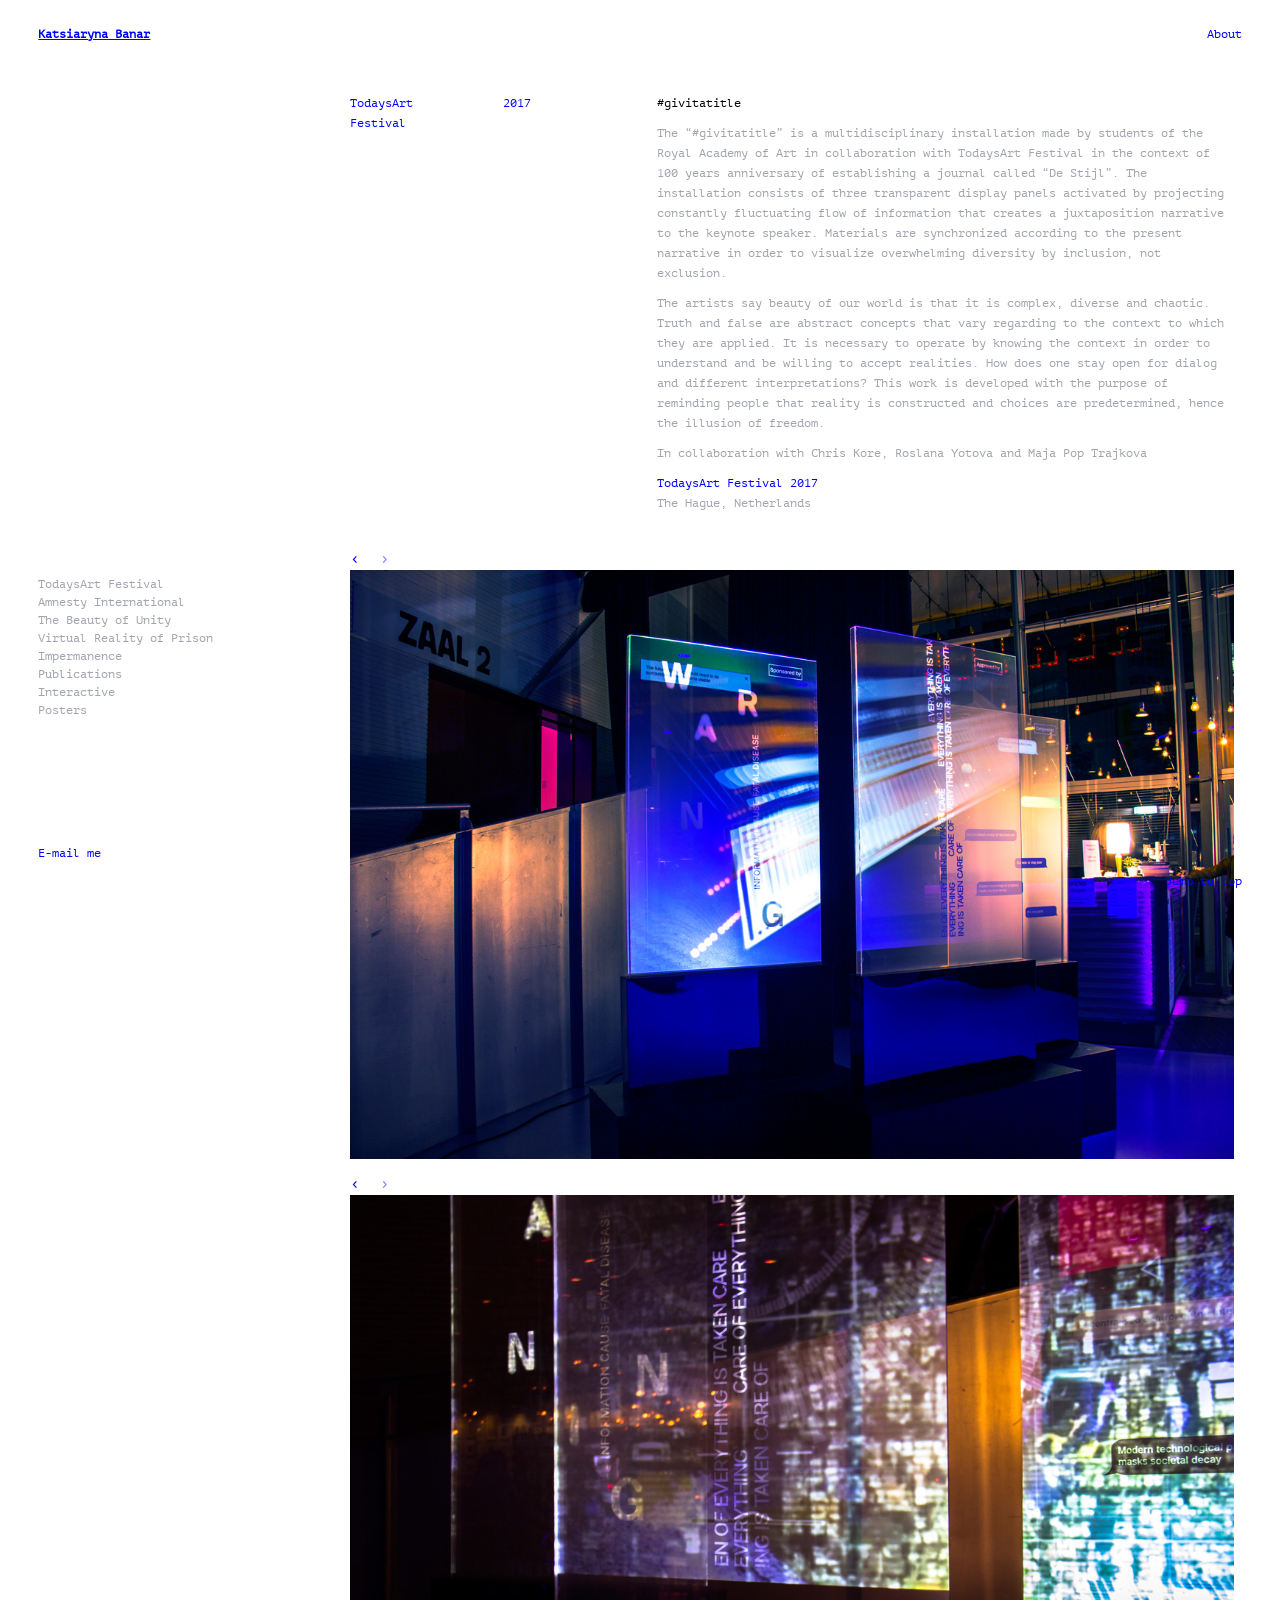
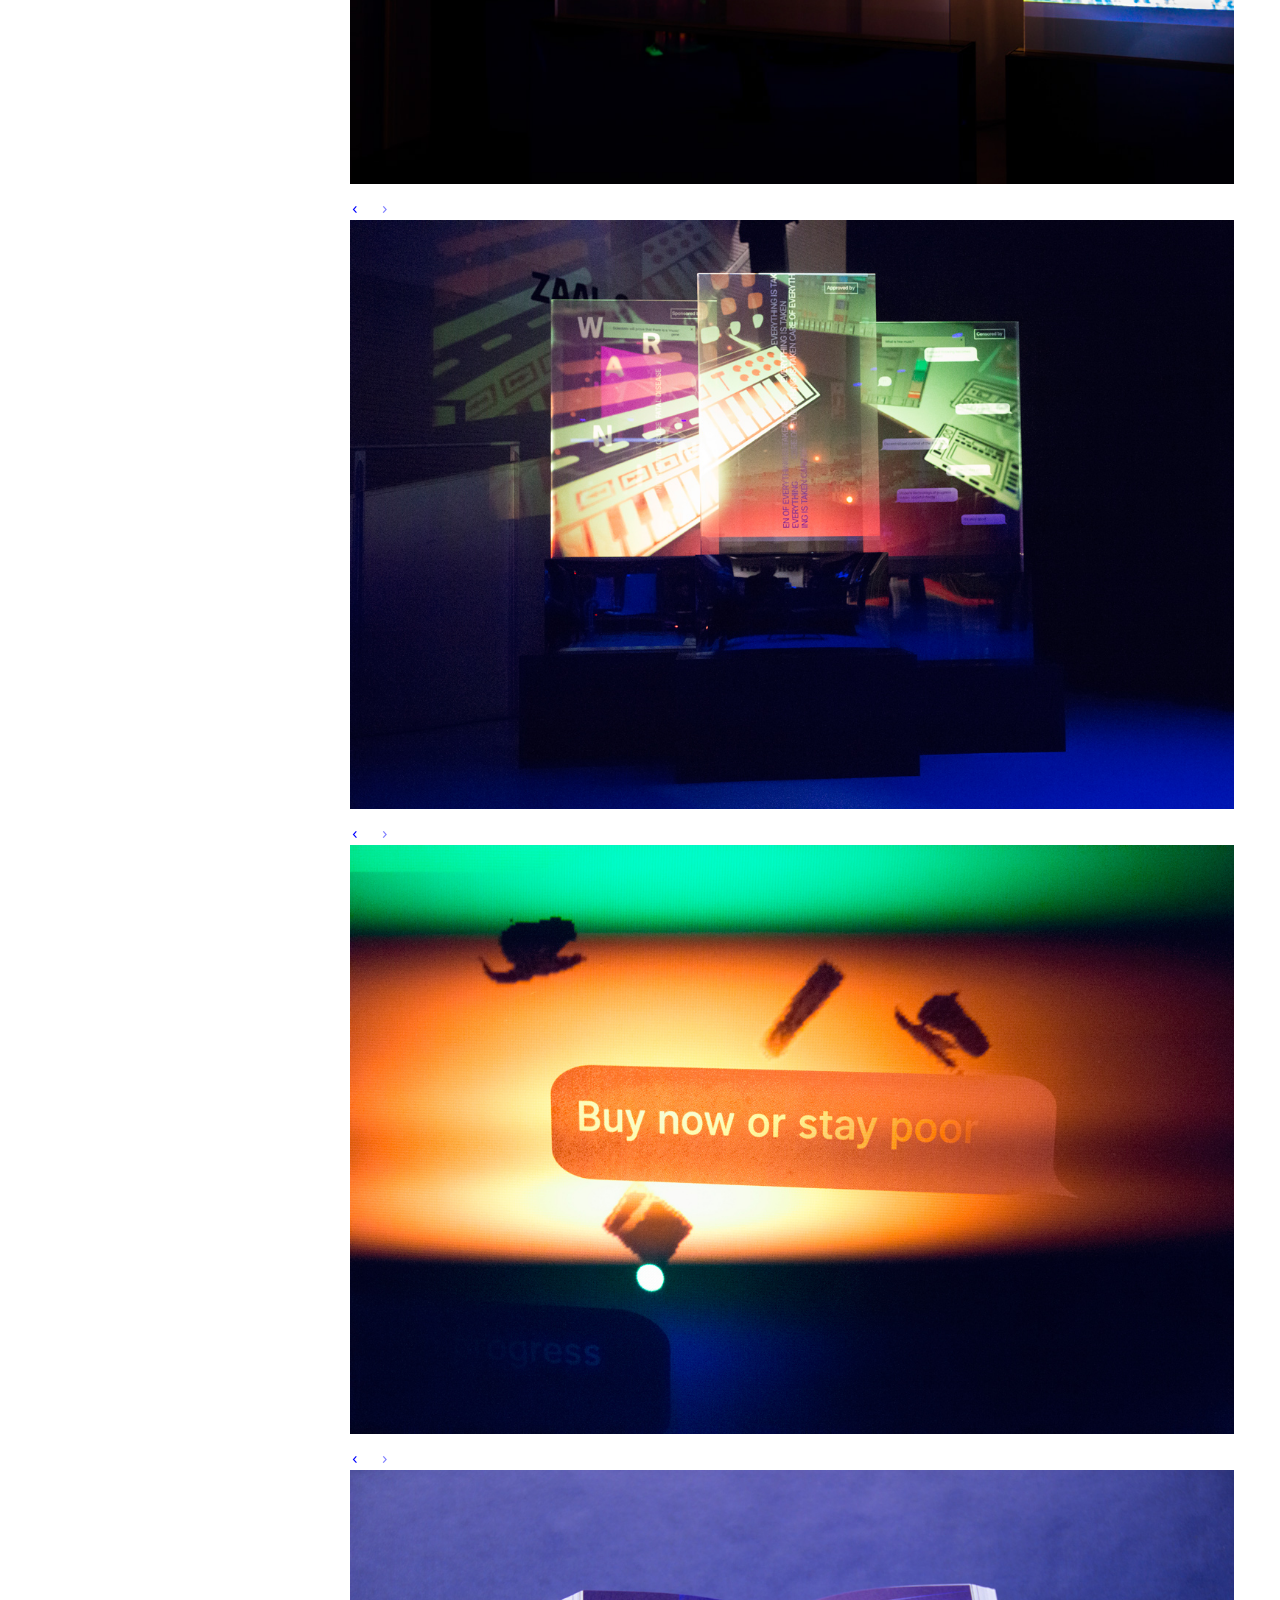
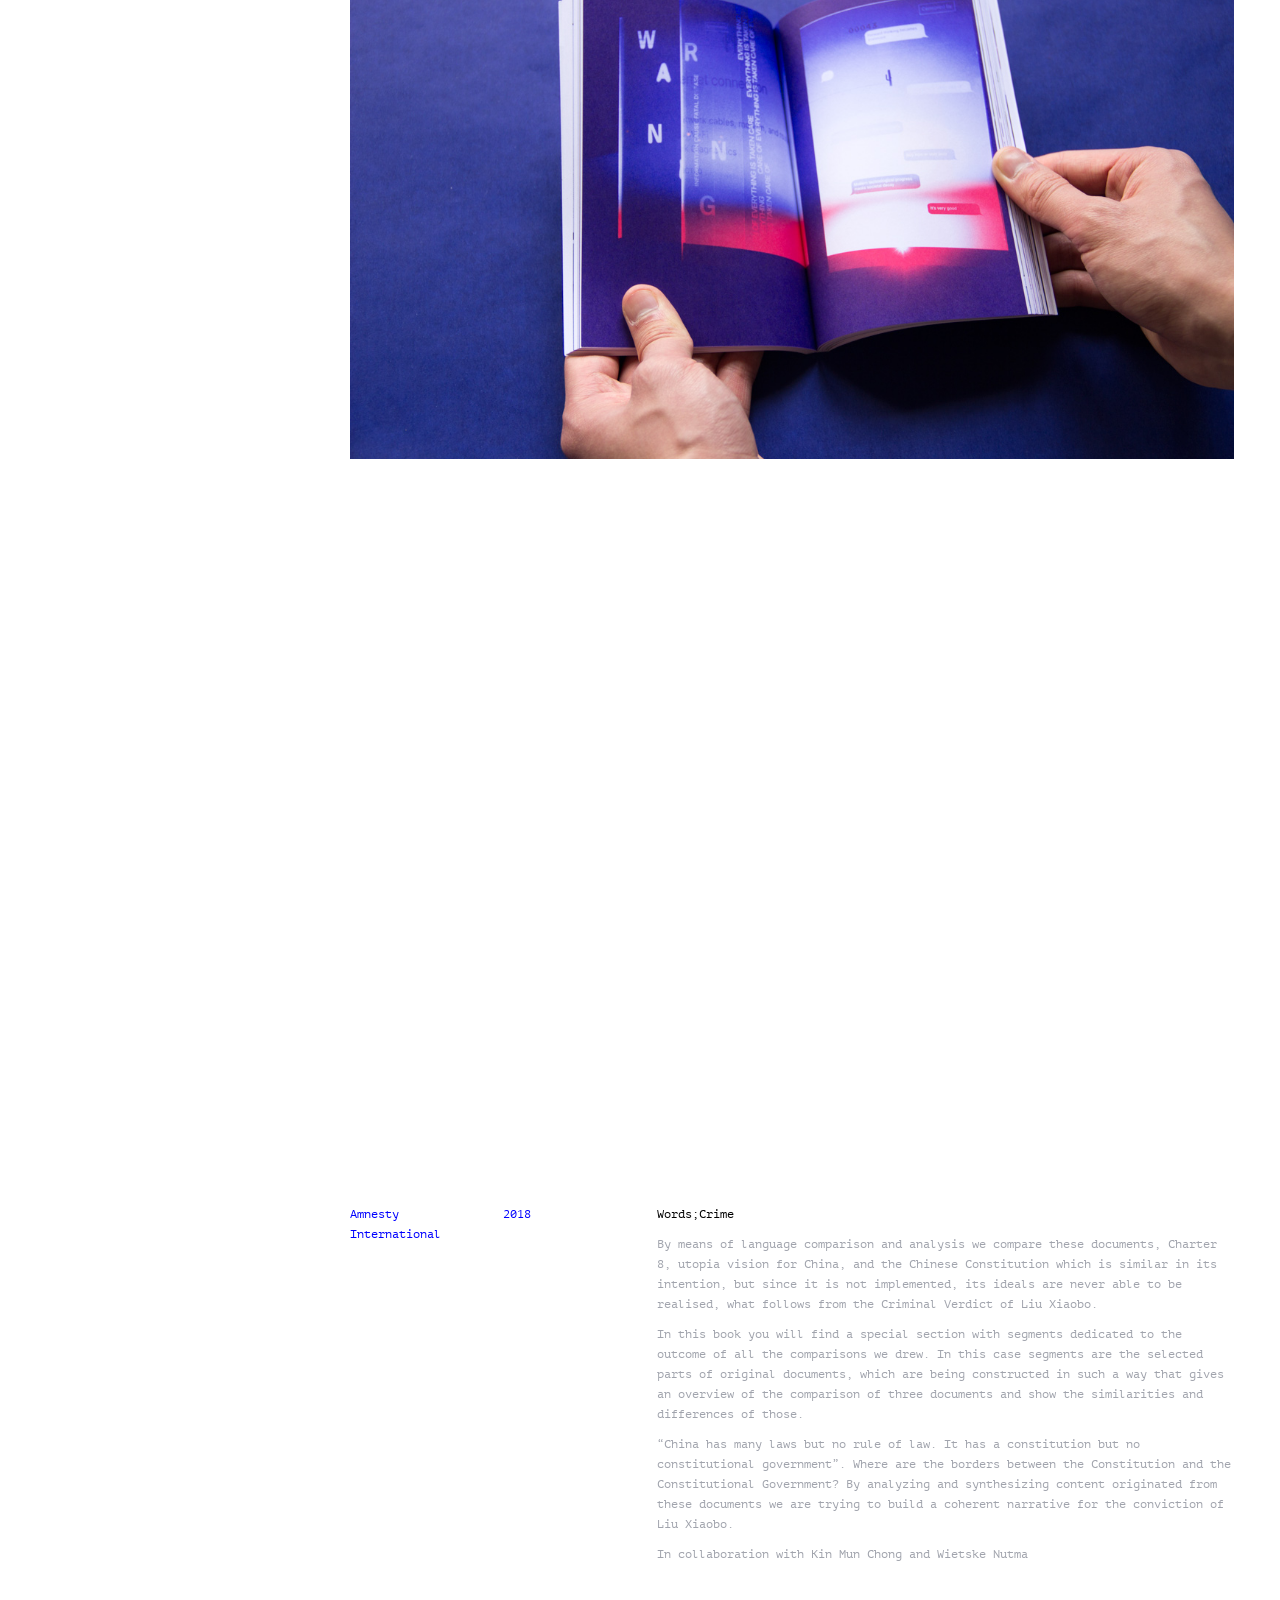
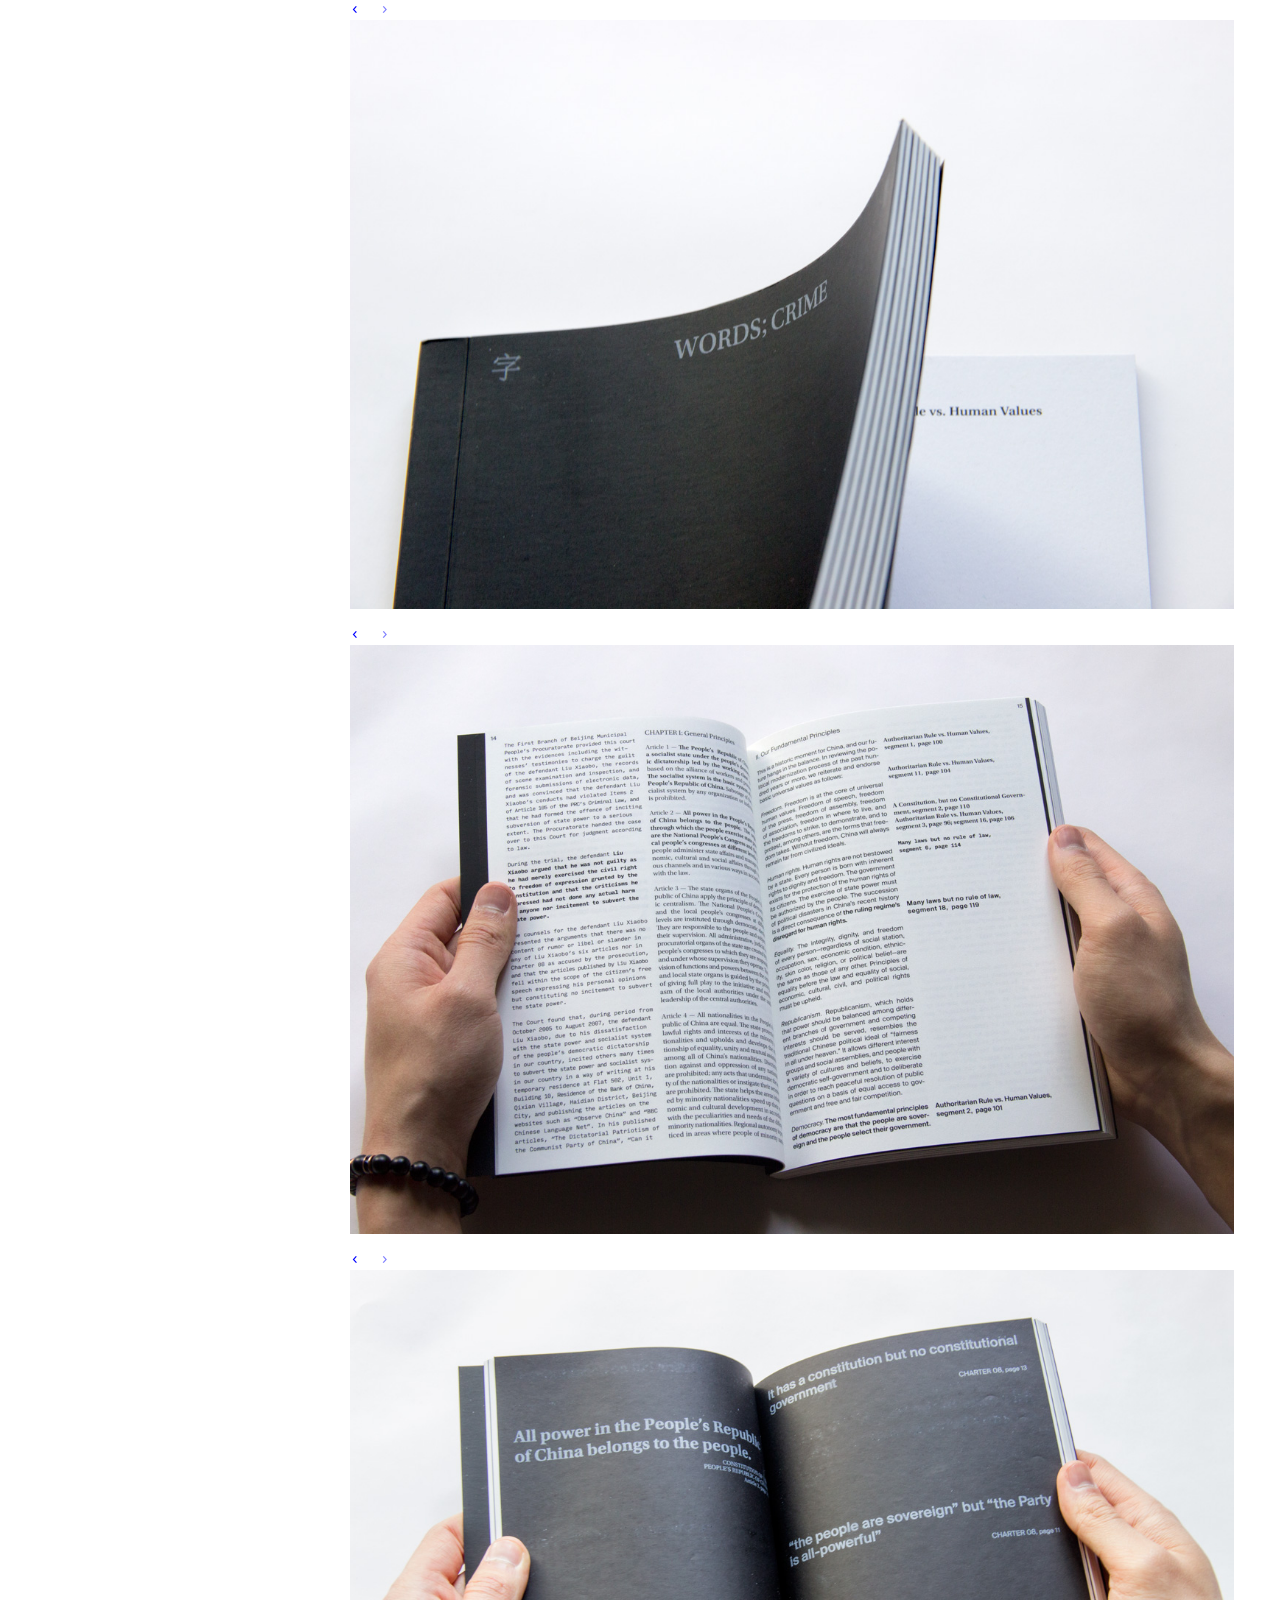
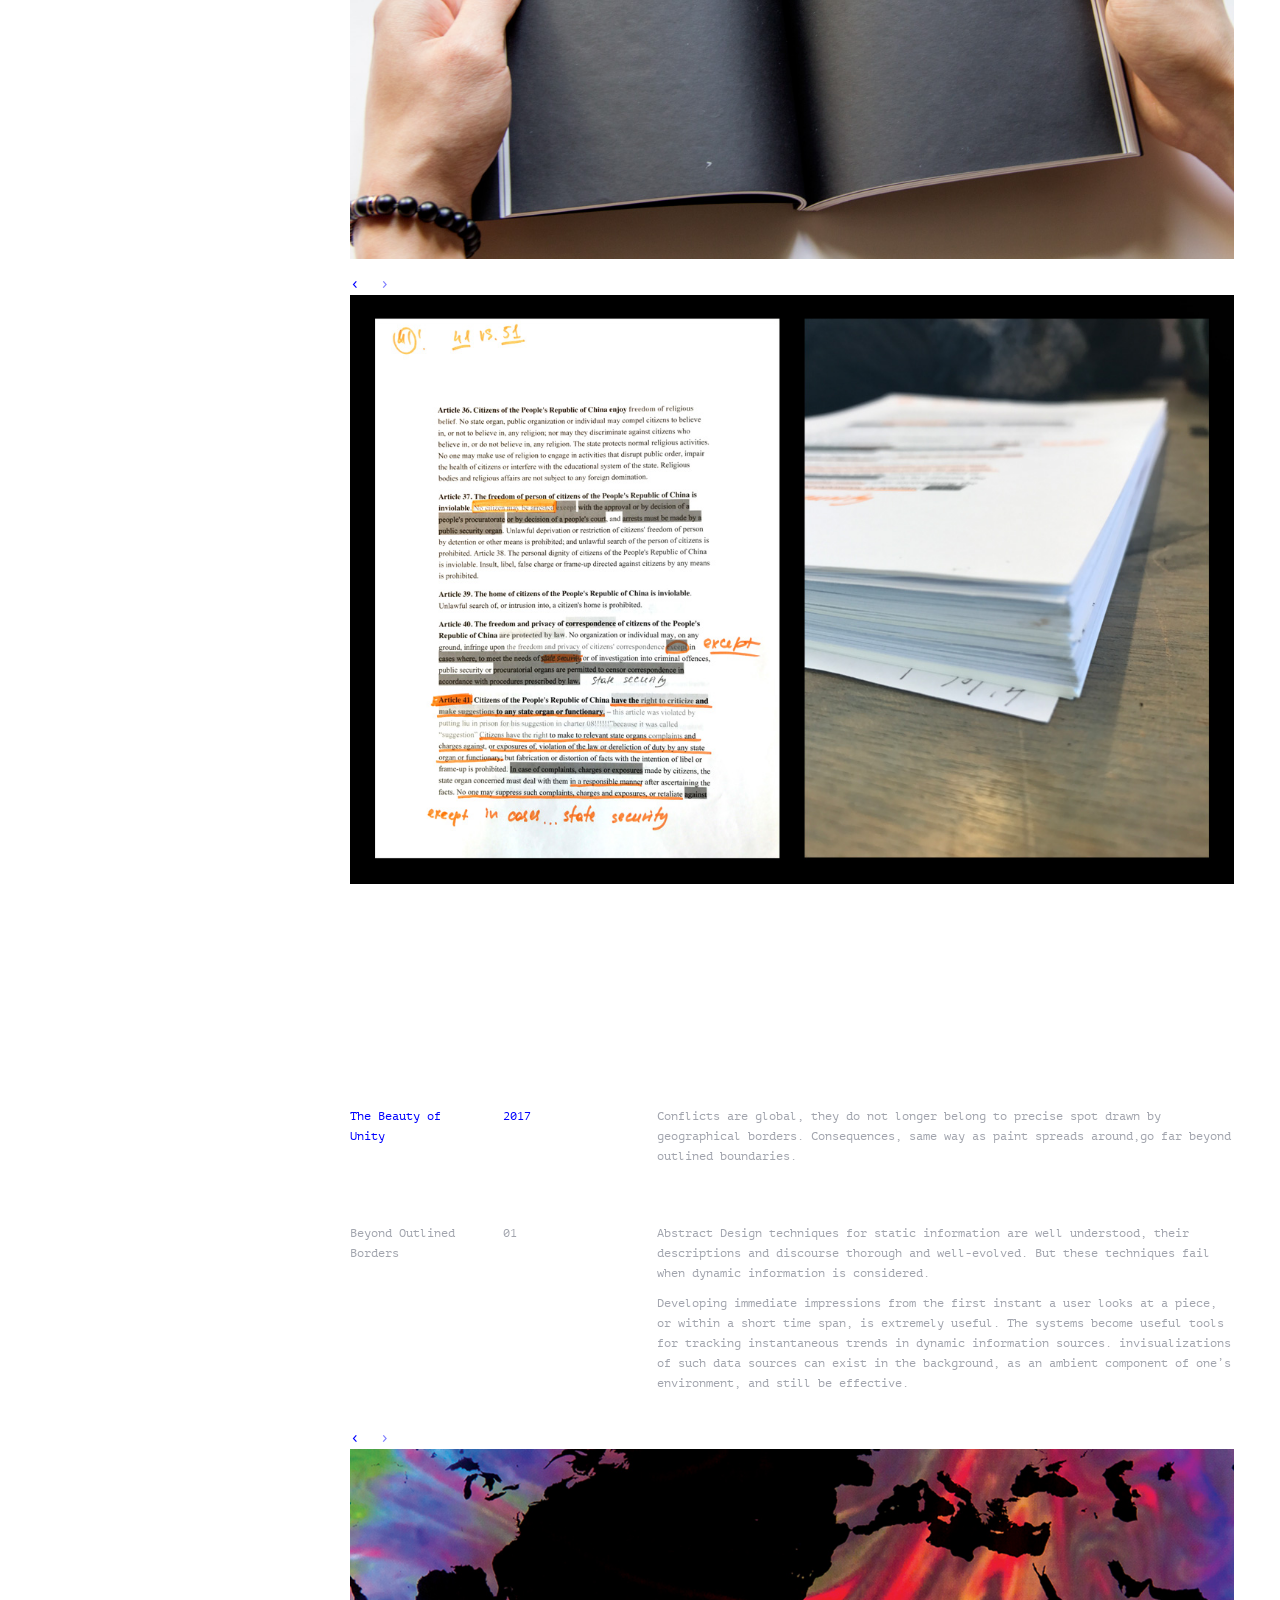
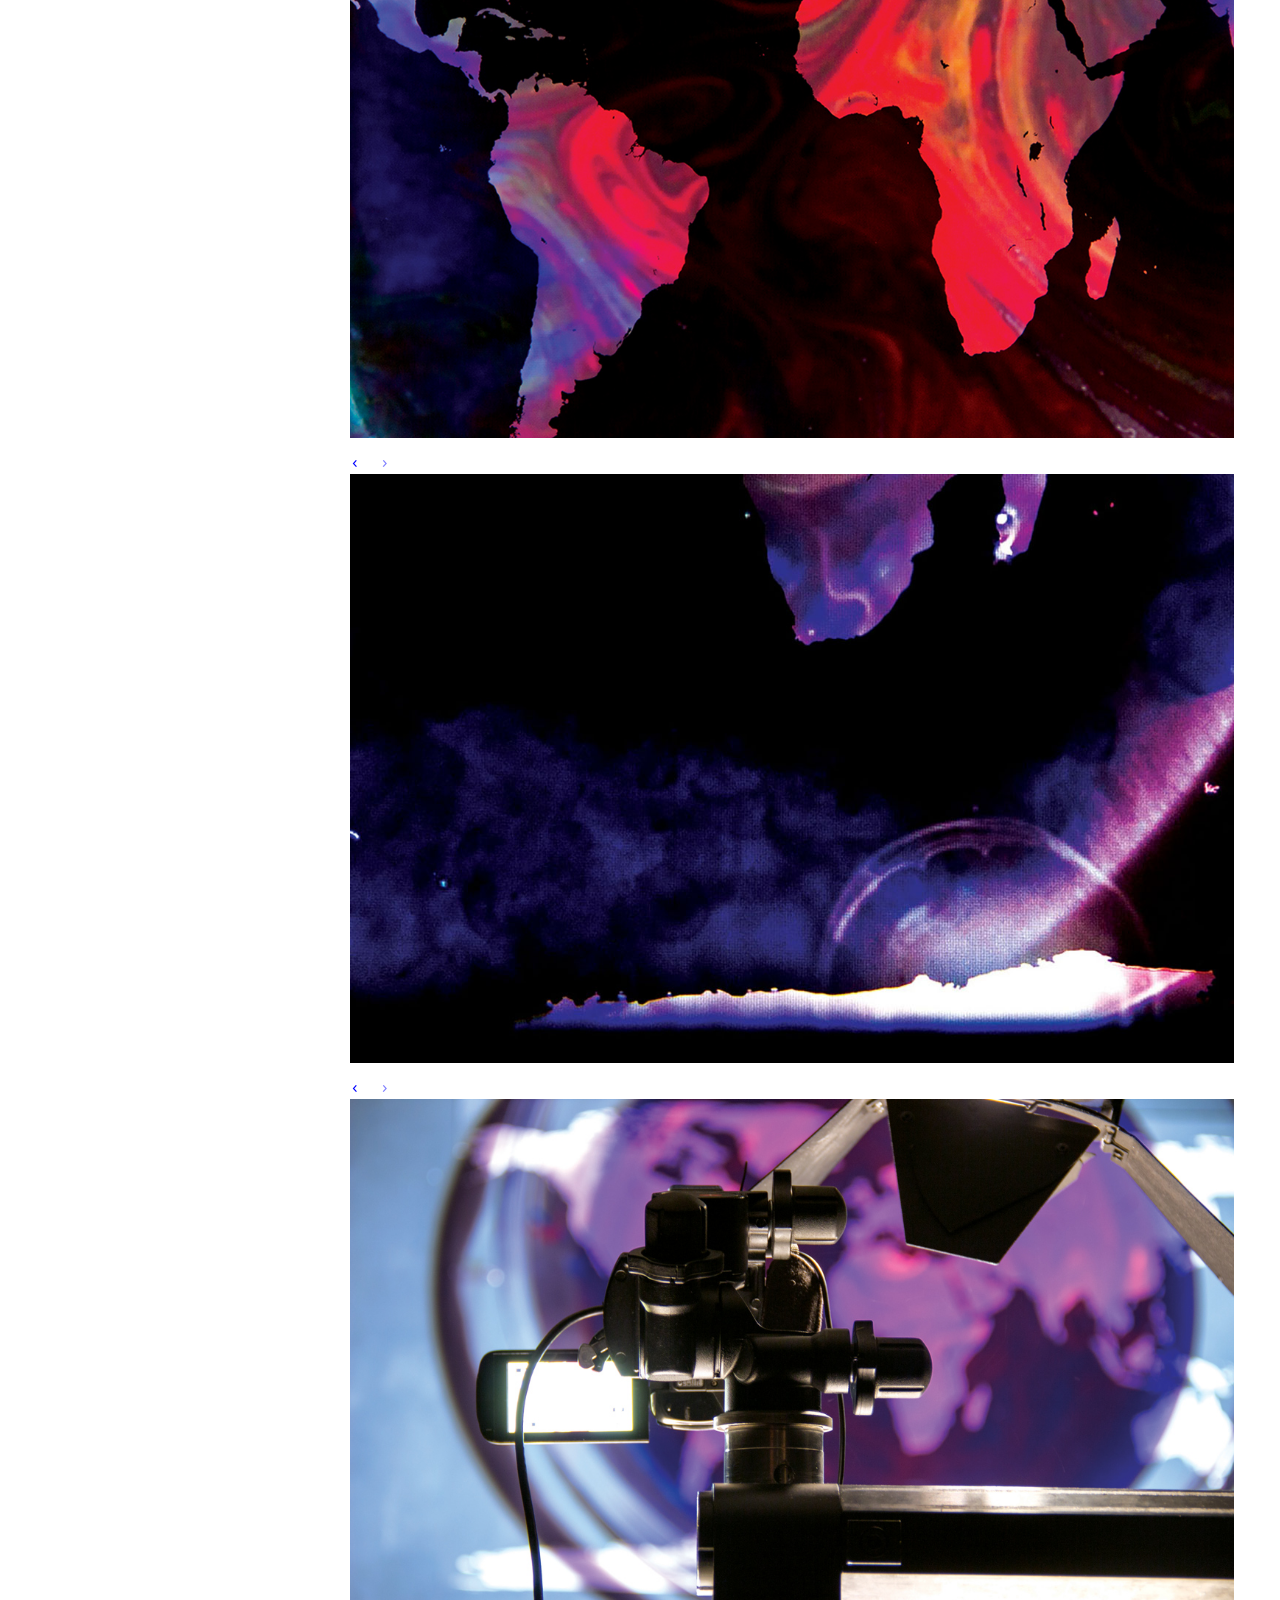
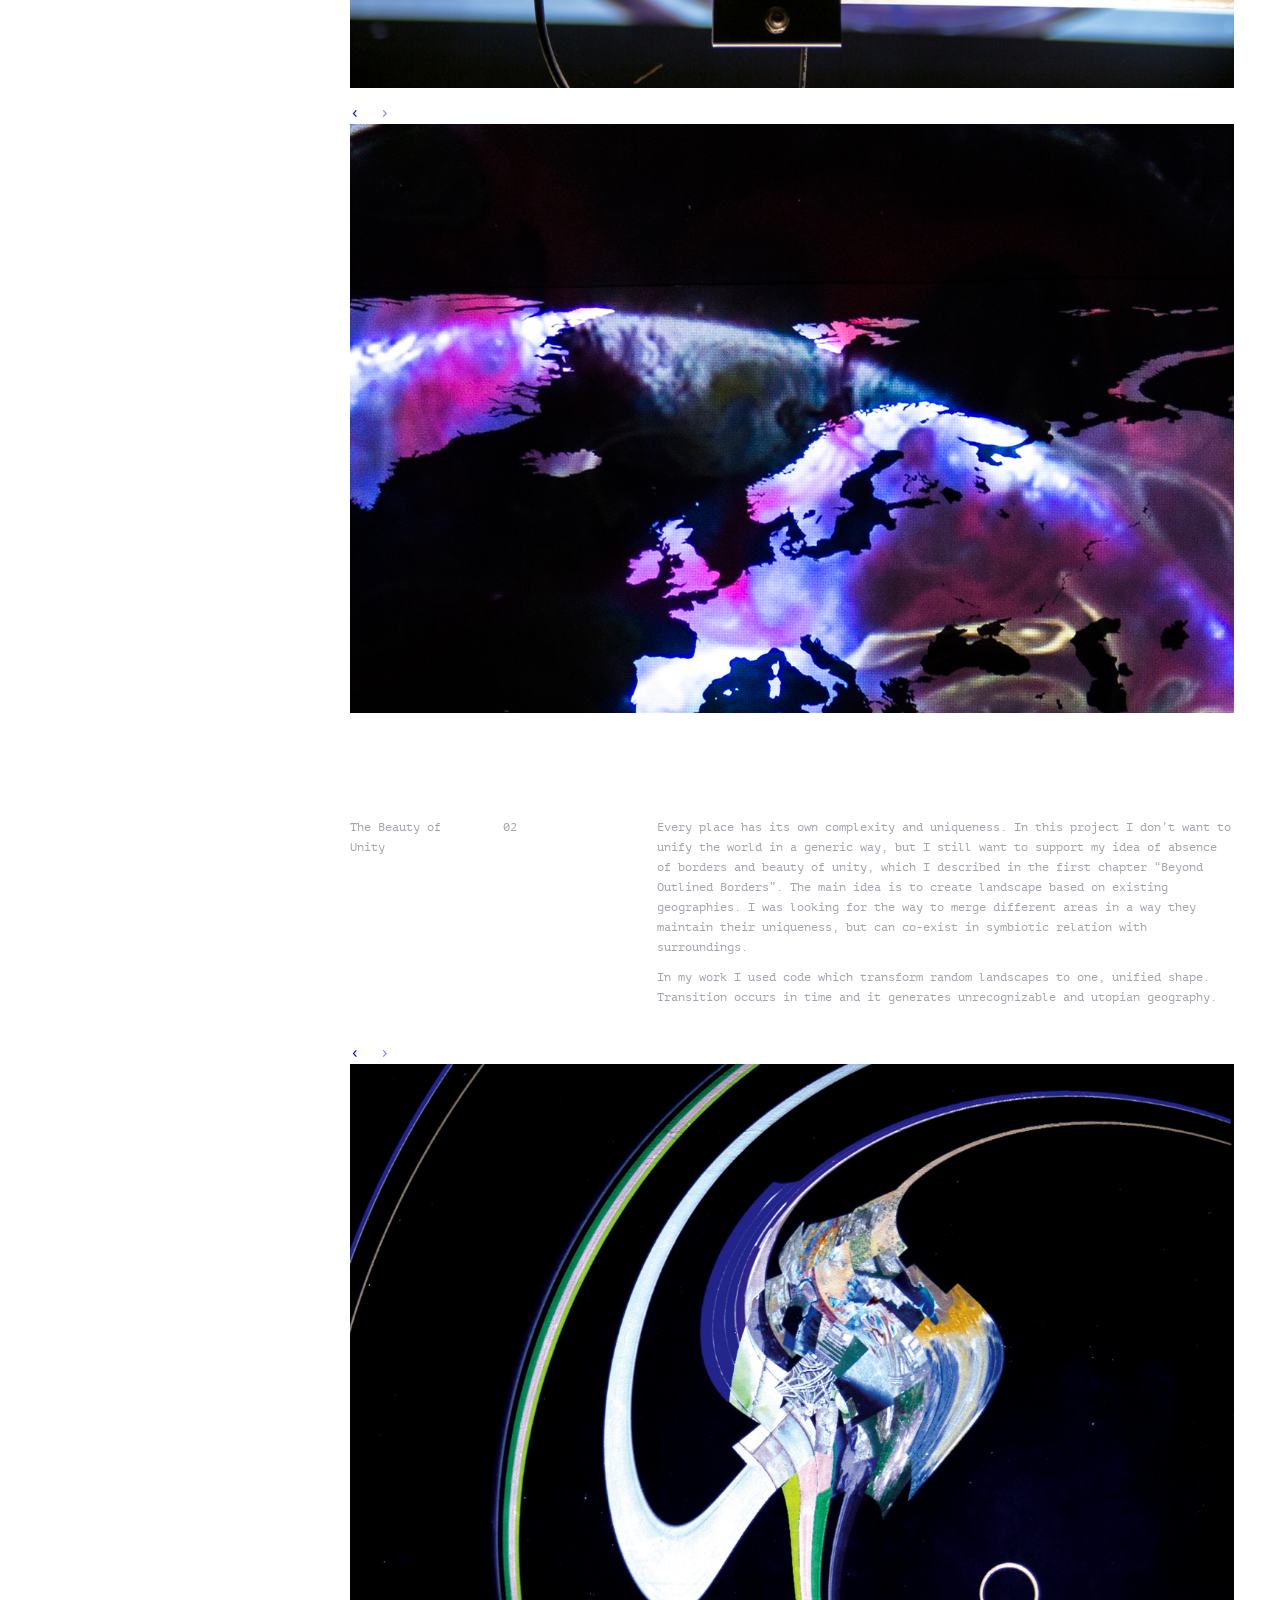
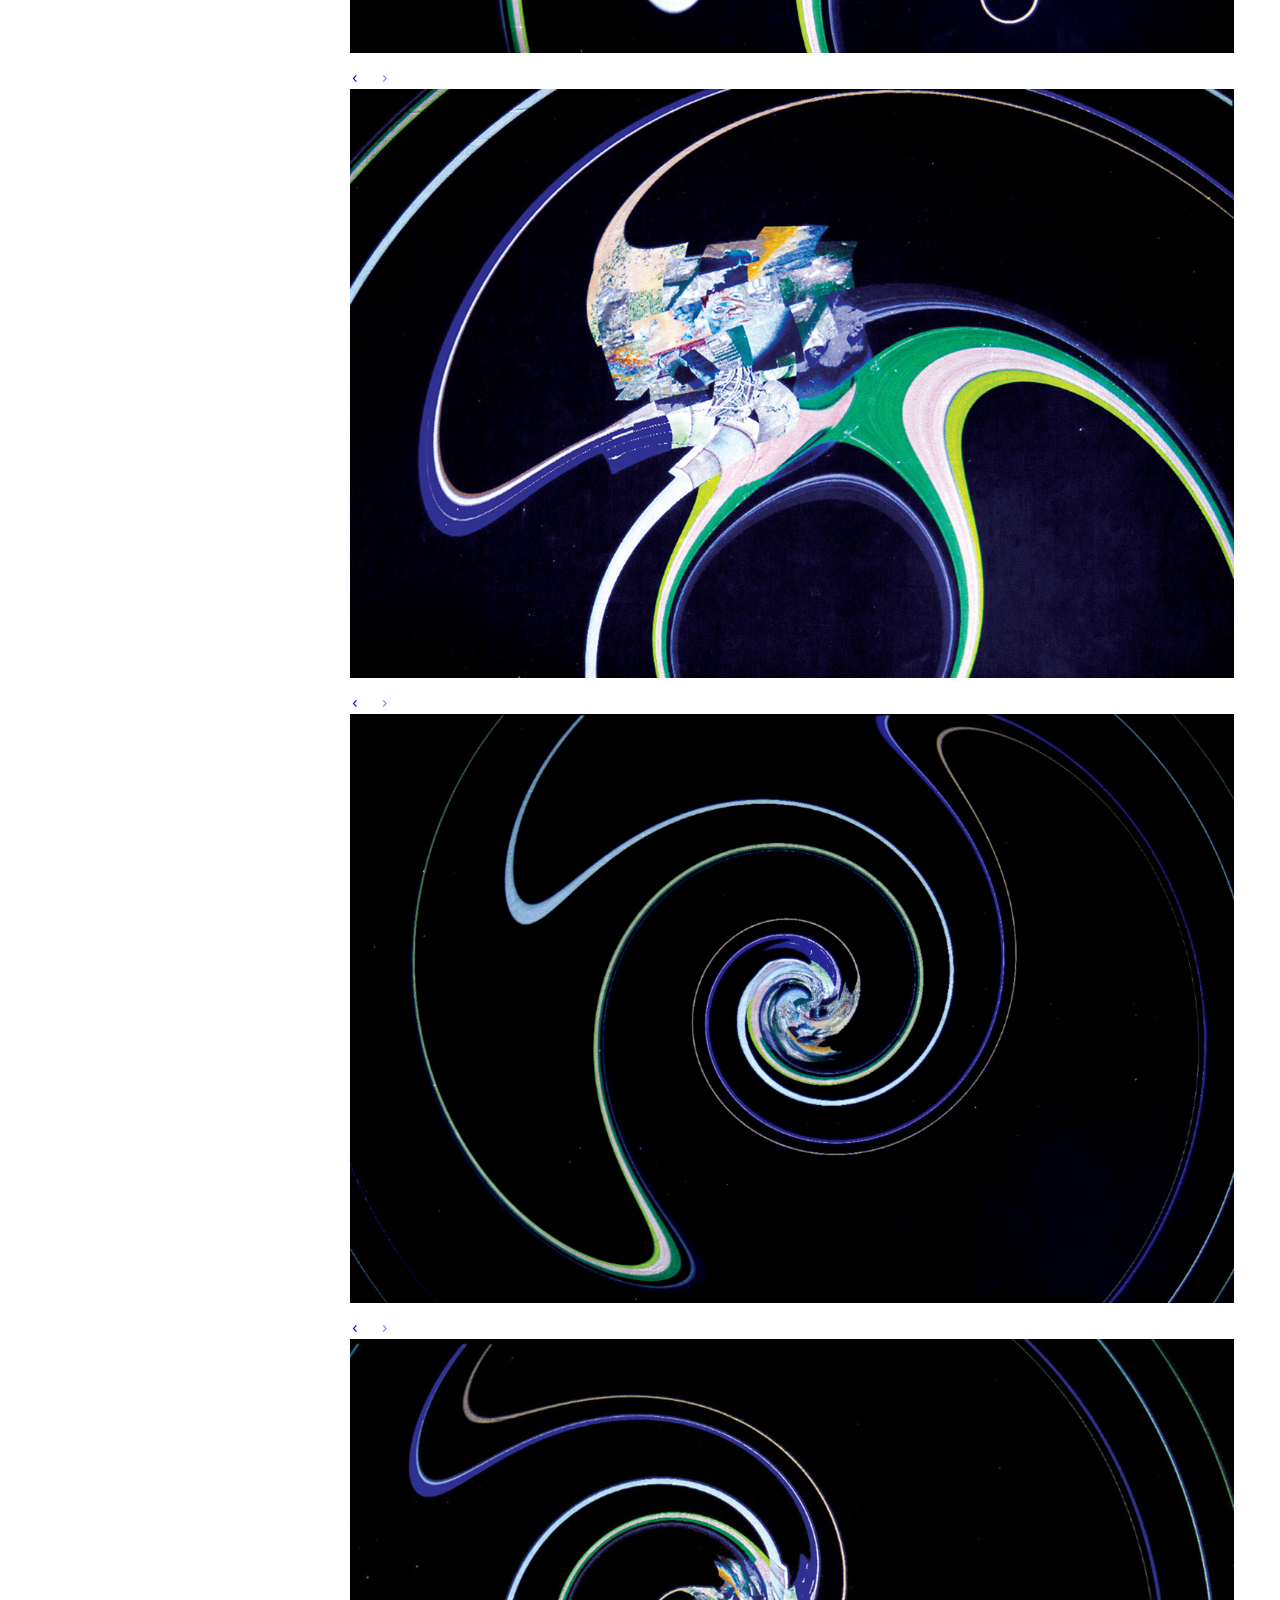
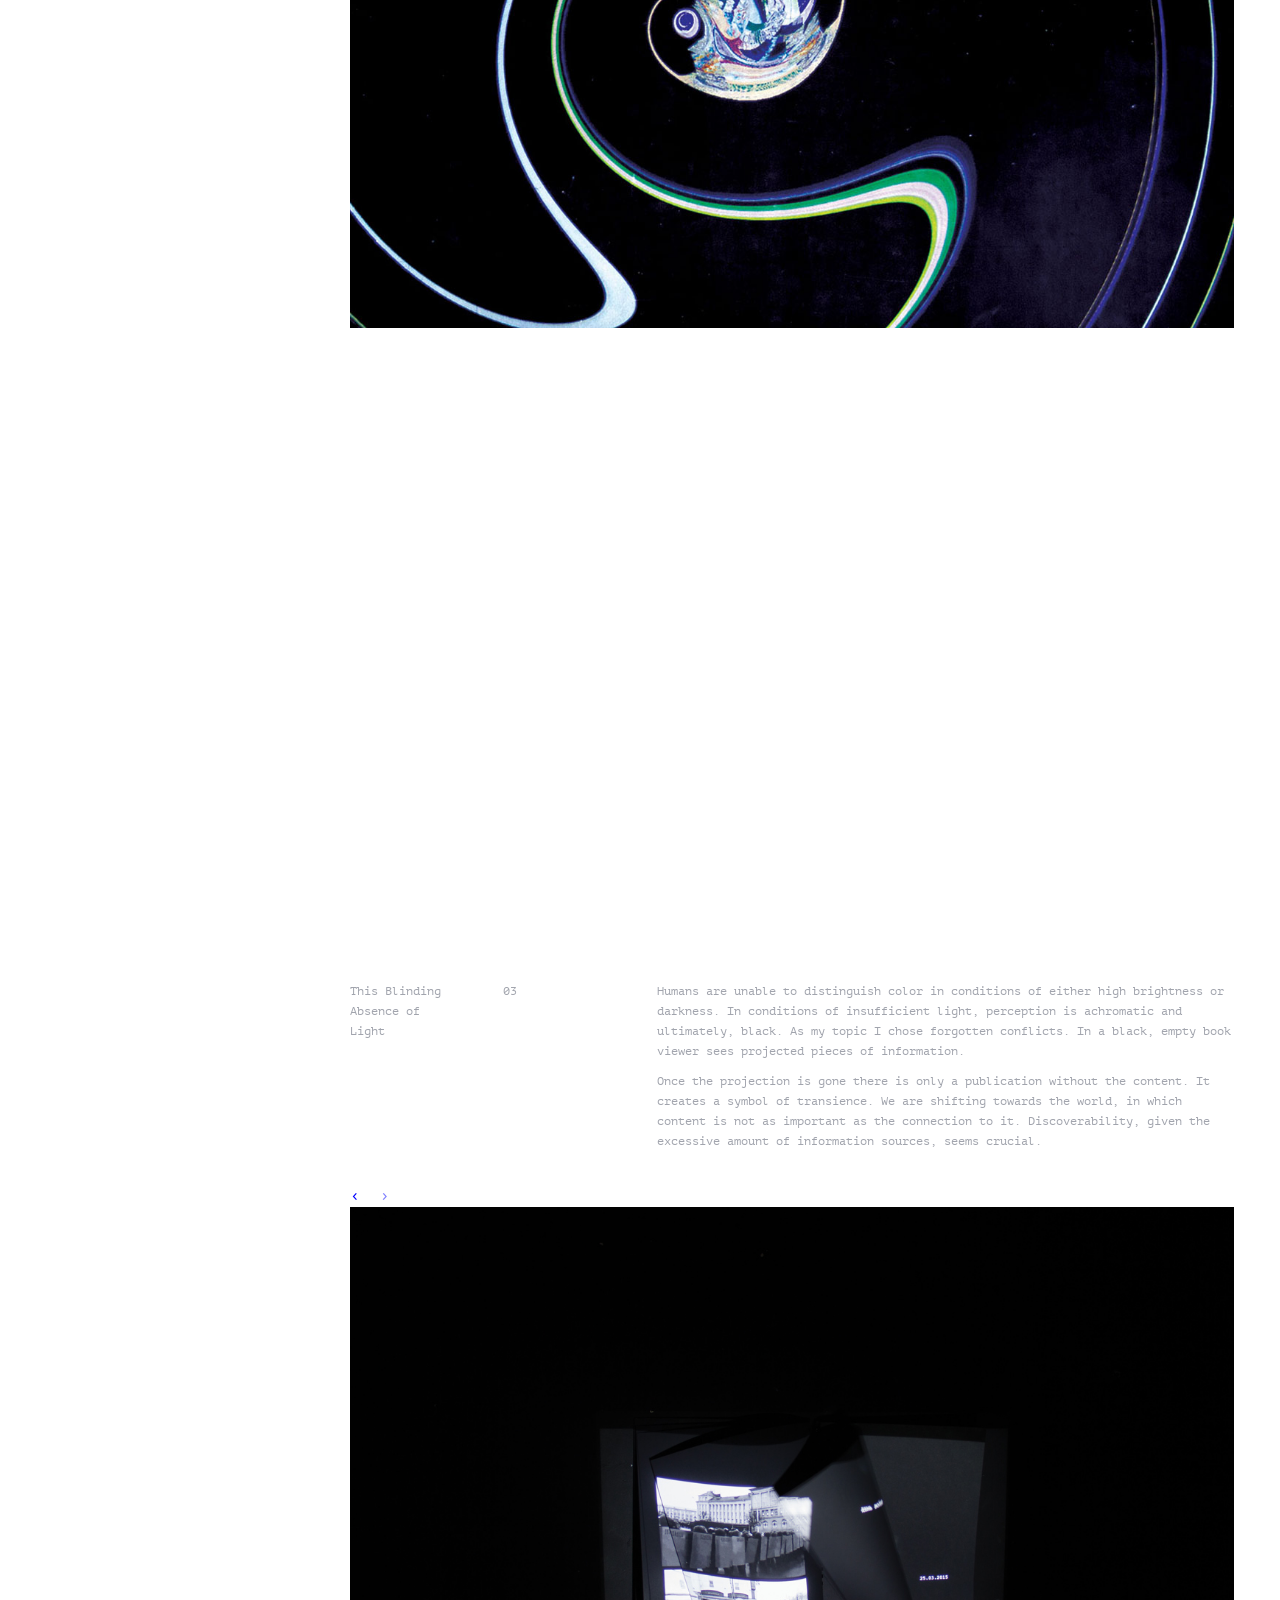
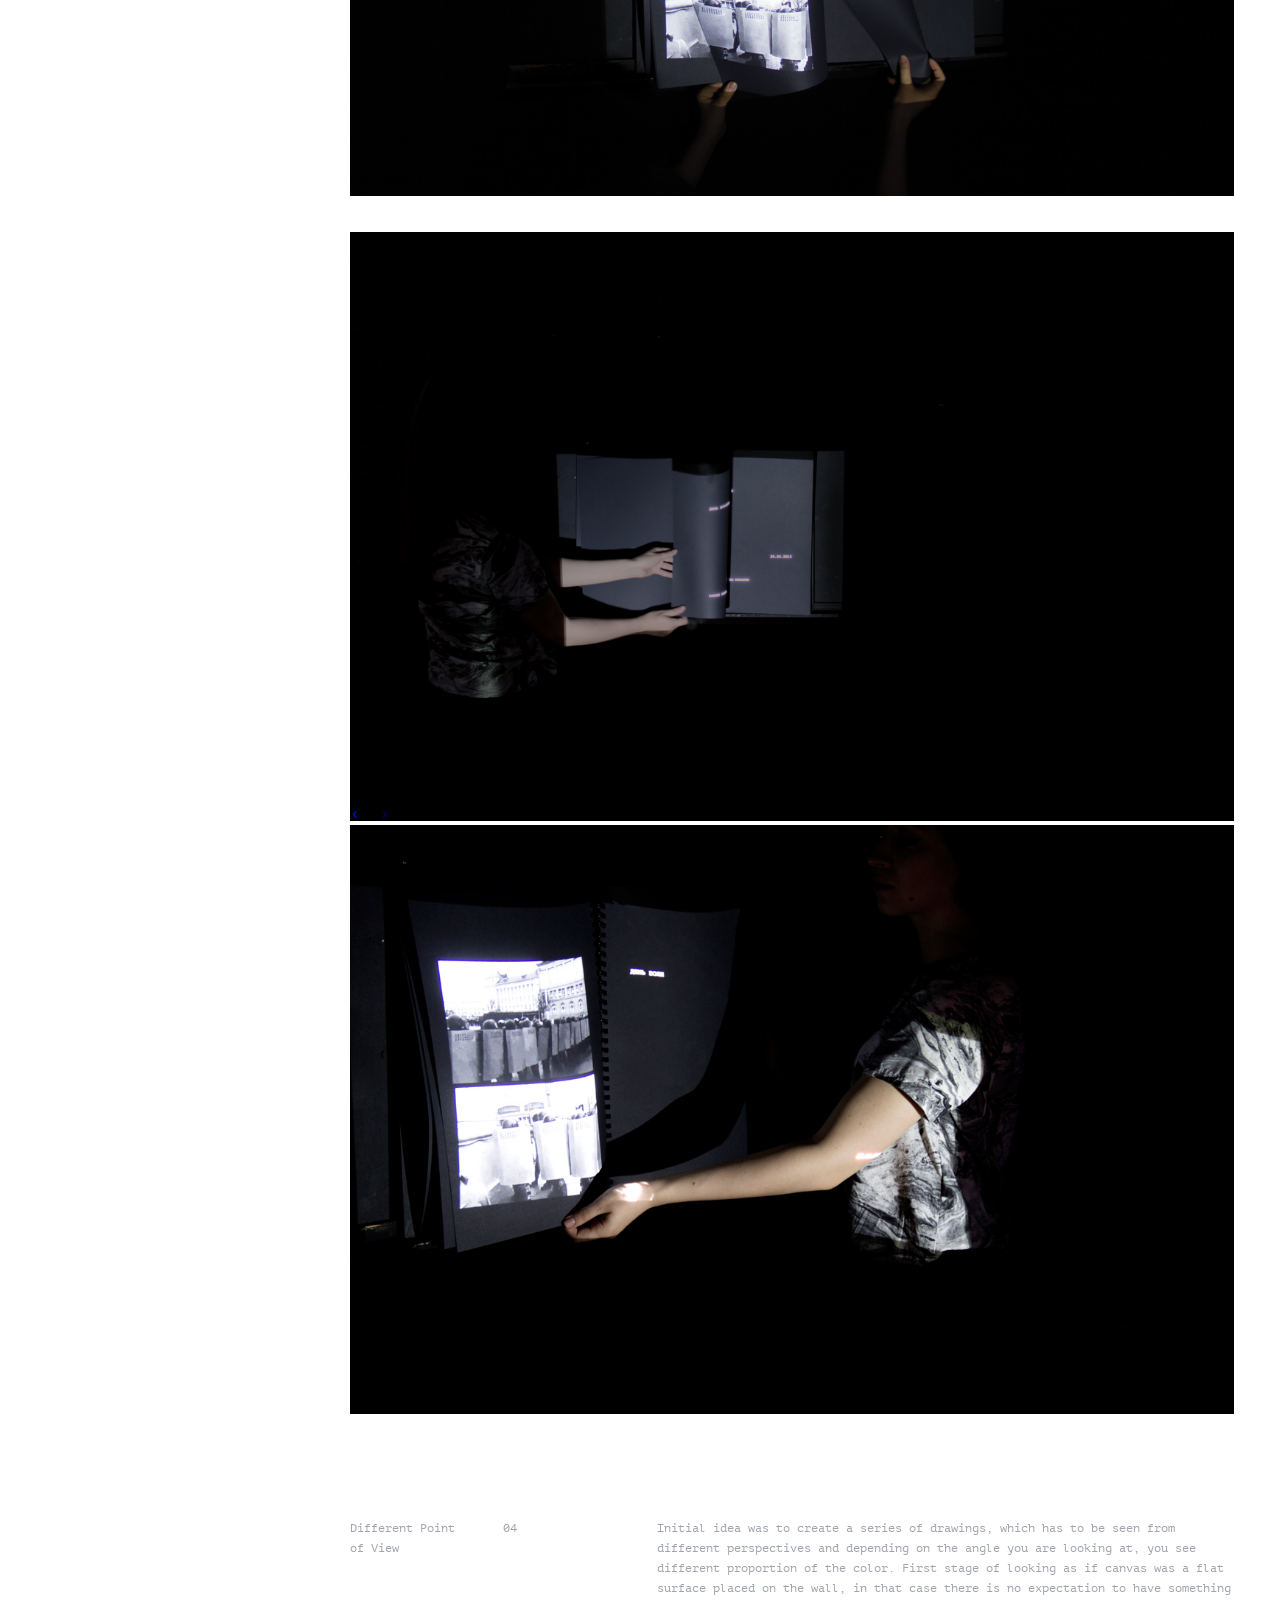
==== commit 5d41a89e: "newest changes arrows etc." ====
--- a/index.html
+++ b/index.html
@@ -66,8 +66,8 @@
          	</div>  
          	<div class="card">
             	<img src="images/todaysart/2vis.jpg" alt="Card Back">
-            	<img src="images/todaysart/code.jpg" class="img-top lazyload" alt="Card Front">
-         	</div>   
+            	<img src="images/todaysart/drop3.jpg" class="img-top lazyload" alt="Card Front">
+         	</div>  
 
               <div class="card">
             	<img src="images/todaysart/panels.jpg" alt="Card Back">
@@ -76,15 +76,15 @@
         	
         	<div class="card">
             	<img src="images/todaysart/3vis.jpg" alt="Card Back">
-            	<img src="images/todaysart/code2.jpg" class="img-top lazyload" alt="Card Front">
+            	<img src="images/todaysart/drop2.jpg" class="img-top lazyload" alt="Card Front">
          	</div>
         	<div class="card">
             	<img src="images/todaysart/book2.jpg" alt="Card Back">
-            	<img src="images/todaysart/code16.jpg" class="img-top lazyload" alt="Card Front">
+            	<img src="images/todaysart/drop6.jpg" class="img-top lazyload" alt="Card Front">
          	</div>
 
          	<div class="video-container">
-	    		<iframe src="https://player.vimeo.com/video/241771253?autoplay=1&loop=1&byline=0&portrait=0" width="640" height="360" frameborder="0" webkitallowfullscreen mozallowfullscreen allowfullscreen></iframe>	    	
+	    		<iframe src="https://player.vimeo.com/video/241771253?autoplay=0&loop=1&byline=0&portrait=0" width="640" height="360" frameborder="0" webkitallowfullscreen mozallowfullscreen allowfullscreen></iframe>	    	
 	    	</div>
 	
 		</section>
@@ -338,8 +338,29 @@
          	</div>
 	
 
-
 		</section>
+
+		<section class="portfolio-item" id="kevin">
+			
+			<div class="introduction">	
+				<div class="half">
+					<h2>Impermanence</h2>
+				</div>
+				<div class="half-last">
+					<p>2018</p>
+				</div>
+
+			</div>
+
+			<div class="description">
+				<p>All temporal things, whether material or mental, are compounded objects in a continuous change of condition, subject to decline and destruction. Therefore, the continuity is becoming the only constans in ever fluctuating change.</p> <p> This series expresses an attempt to capture the moment of change by contrasting the monumentality of a sculpture and the liquidy of a fluid.</p>
+			</div>
+
+			<img src="images/posters/kevin/poster4.jpg">
+
+		</section>
+
+
 
 		<section class="portfolio-item" id="publications">
 			
@@ -591,6 +612,9 @@
     		<img style="margin-bottom:100px;" class="half-pic" src="images/posters/silk/005.jpg">
     		<img style="margin-bottom:100px;" class="half-pic" src="images/posters/silk/006.jpg">
 
+
+			
+
 			<div class="introduction">	
 				<div class="half">
 					<h3>Silkscreen Series "Venice Biennale"</hh3>
@@ -604,7 +628,8 @@
 			</div>
 
 			<img src="images/posters/biennale/1.jpg">	
-			<img src="images/posters/biennale/2.jpg" style="margin-bottom:100px;">	
+			<img src="images/posters/biennale/2.jpg" style="margin-bottom:100px;">		
+		
 
 			<div class="introduction">	
 				<div class="half">
--- a/css/style.css
+++ b/css/style.css
@@ -28,6 +28,11 @@
 
 .logo {
 	position: fixed;
+}
+
+.logo-about {
+	position: fixed;
+	z-index:999;
 }
 
 p.textbox {
@@ -261,8 +266,41 @@
 
 .card {
   width: 100%;
+  margin-bottom:2em;
   position: relative;
   display: inline-block;
+}
+
+.card:before,
+.card:after {
+	position: absolute;
+	z-index: 100;
+	display: block;
+	border-radius:5px;
+	top: -20px;
+	color:blue;
+	text-shadow: 0px 2px 15px rgba(255,255,255,0.3);
+}
+
+.card:before {
+	left: 0	px;
+	content: '‹';
+}
+
+.card:after {
+	left: 30px;
+	content:'›';
+	opacity:0.5;
+}
+
+.card:hover:before {
+	color:blue;
+	opacity:0.5;
+}
+.card:hover:after {
+	color:blue;
+	opacity:1;
+
 }
 
 .last {
@@ -280,7 +318,10 @@
 .card:hover .img-top {
   display: inline;
 }
-
+.shadow{
+	border-radius:8px;
+	box-shadow: 0 4px 8px 0 rgba(0, 0, 0, 0.2), 0 6px 20px 0 rgba(0, 0, 0, 0.19);
+}
 
 .indicator {
 	max-width:250px;
@@ -449,6 +490,7 @@
 		visibility:hidden;
 	}
 
+
 	h1 {
 		max-width:500px;
 	}
@@ -506,13 +548,35 @@
 	font-size:12px;
 }
 
-@media (max-width: 480px) {
+.round {
+	position:absolute;
+	left:3%;
+	width:100px;
+	top:10%;
+}
+
+@media (max-width: 600px) {
+	.about-container {
+		width:100%;
+	}
+
+	.about-container:first-child {
+		margin-top:20%;
+	}
 	.about-title {
 		width:100%;
+		margin-left:3%;
+		margin-bottom:1%;
 	}
 	.about-description {
 		width:100%;
-	}
-
-}
-
+		margin-left:3%
+	}
+
+	.img-about {
+		min-width:100%;
+		max-width:100%;
+	}
+
+}
+
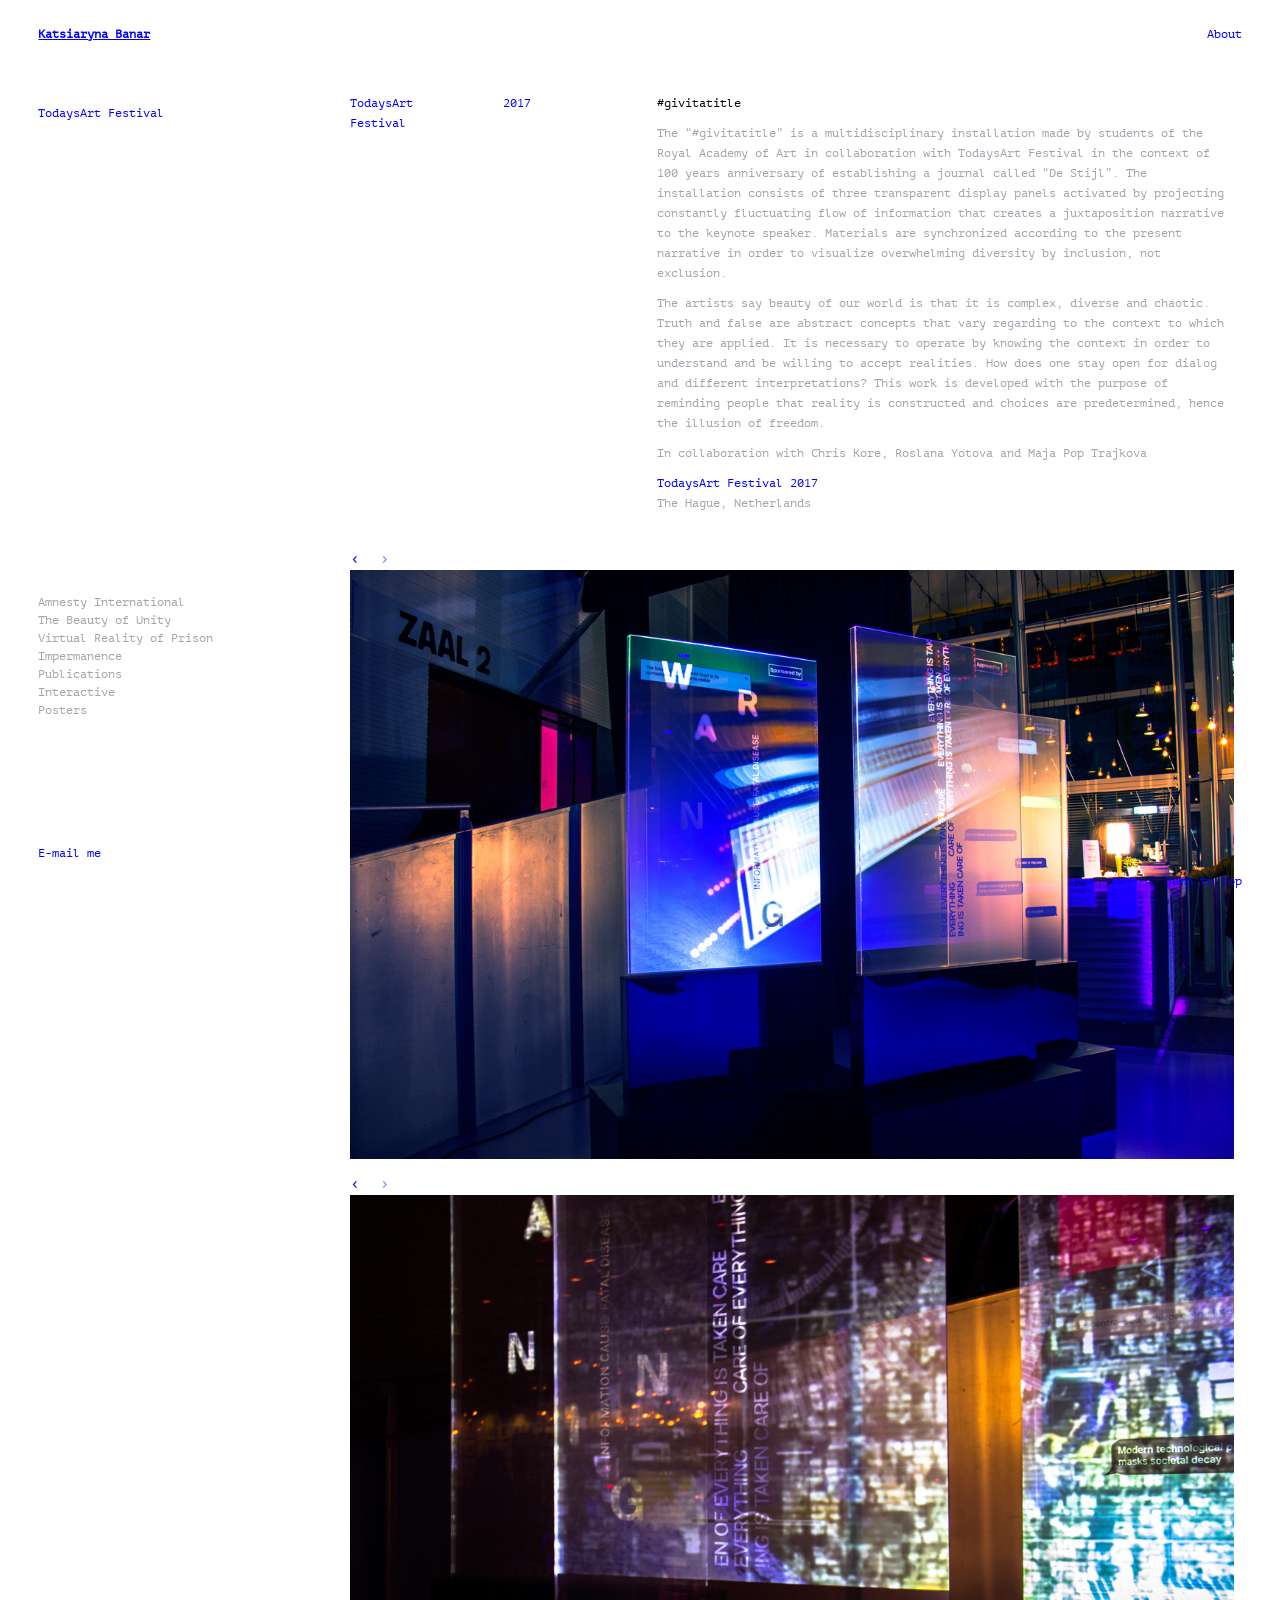
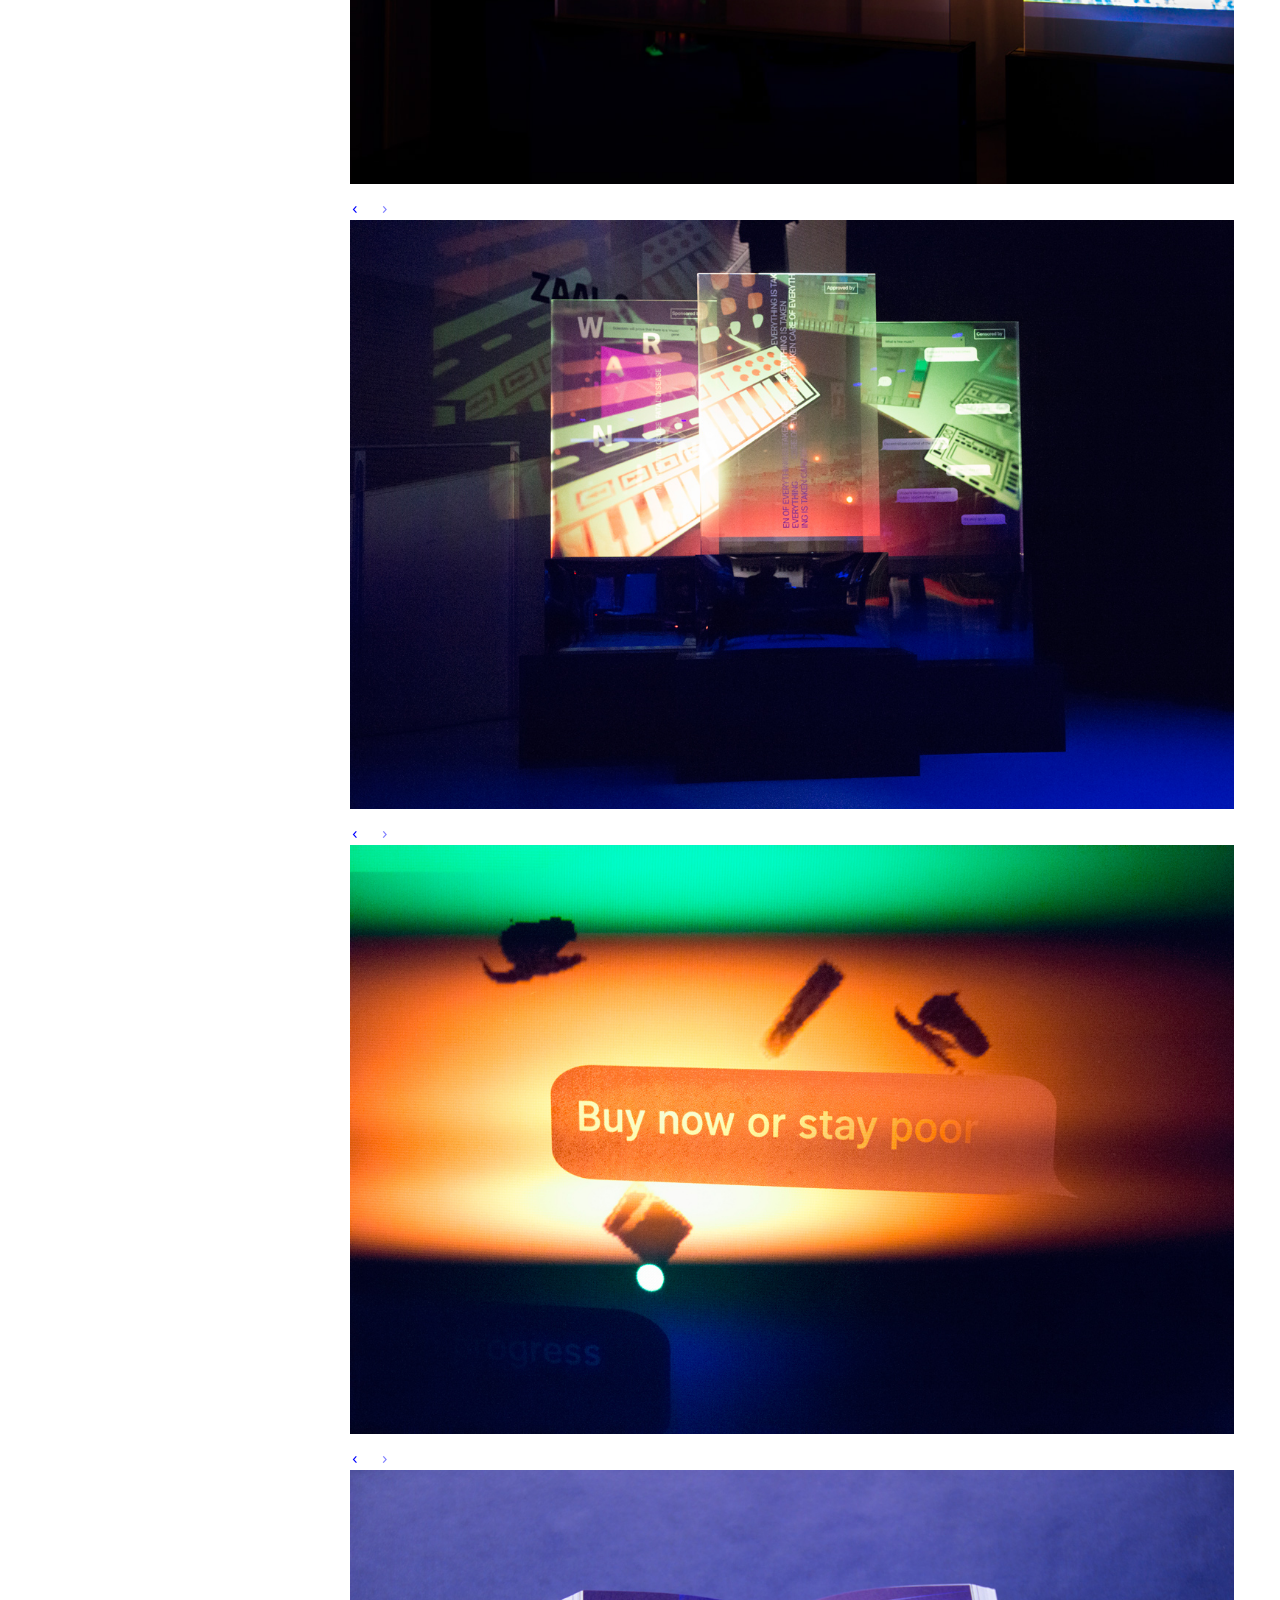
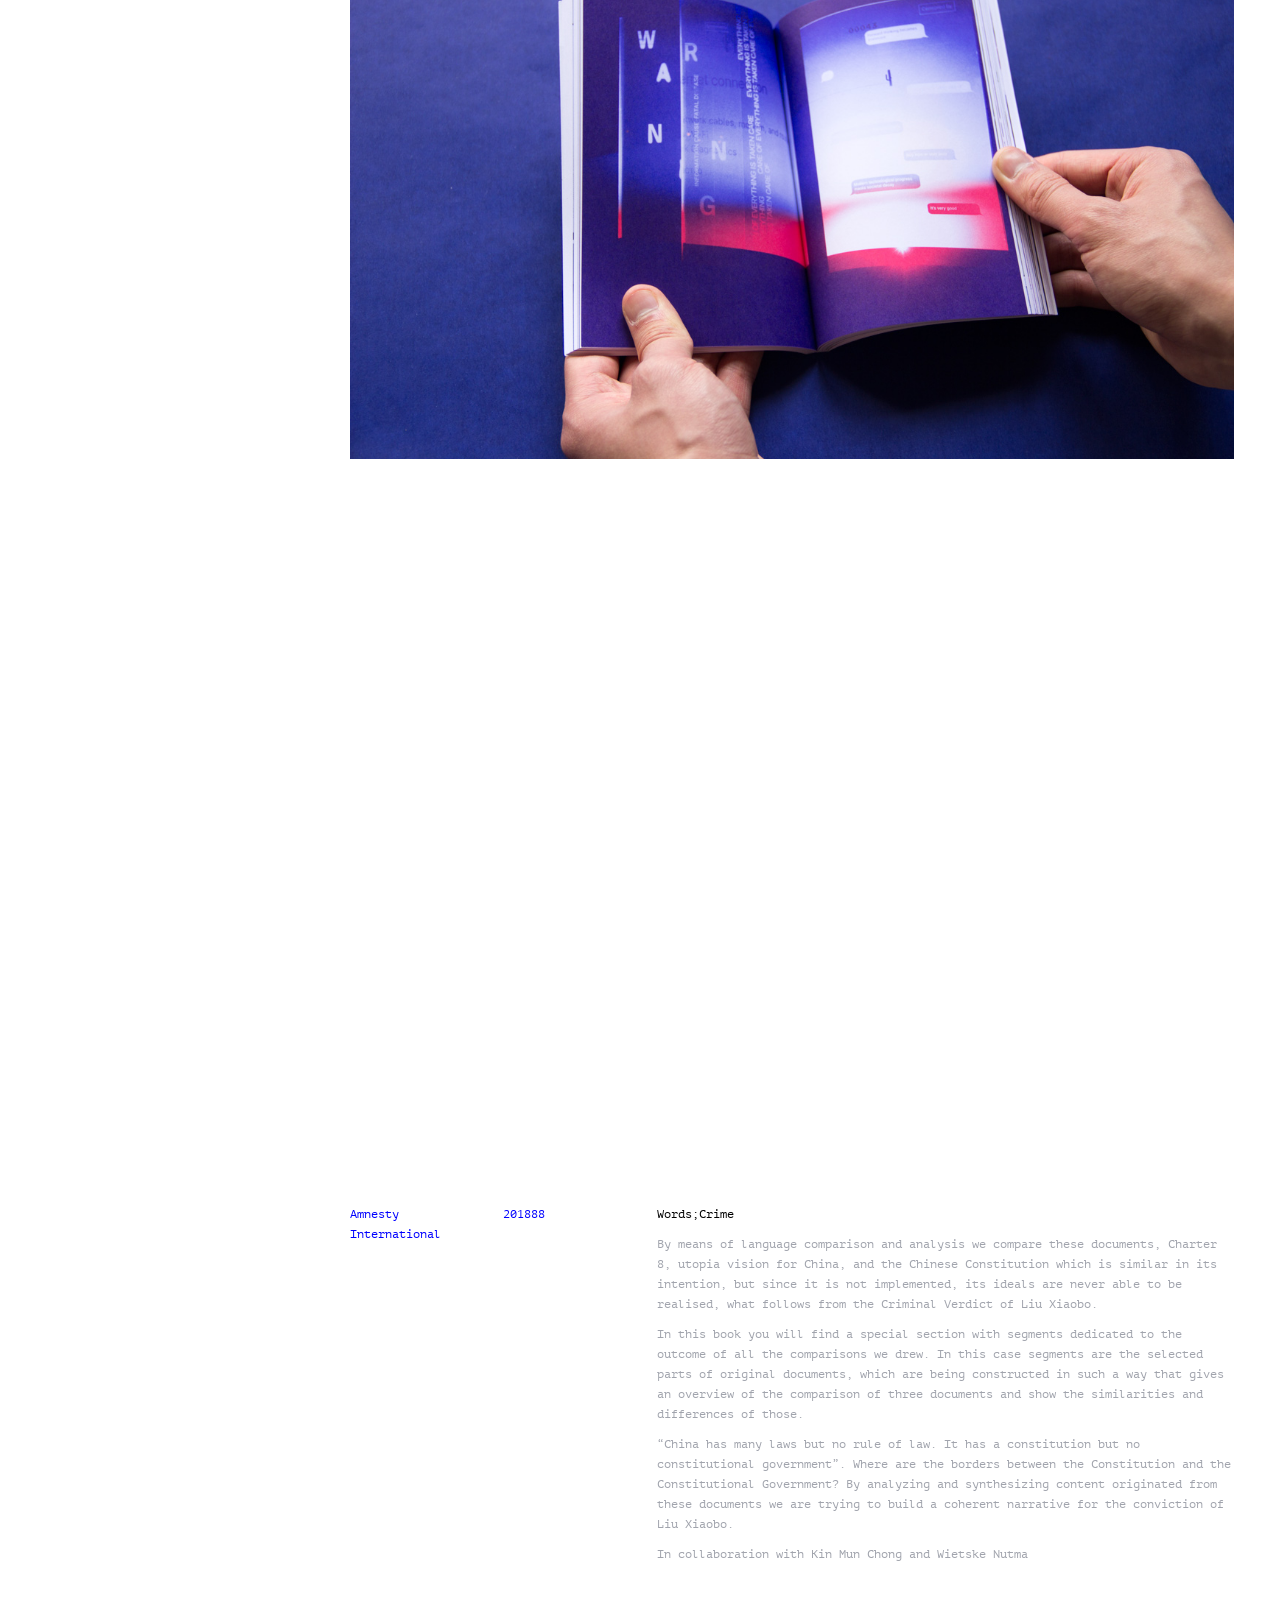
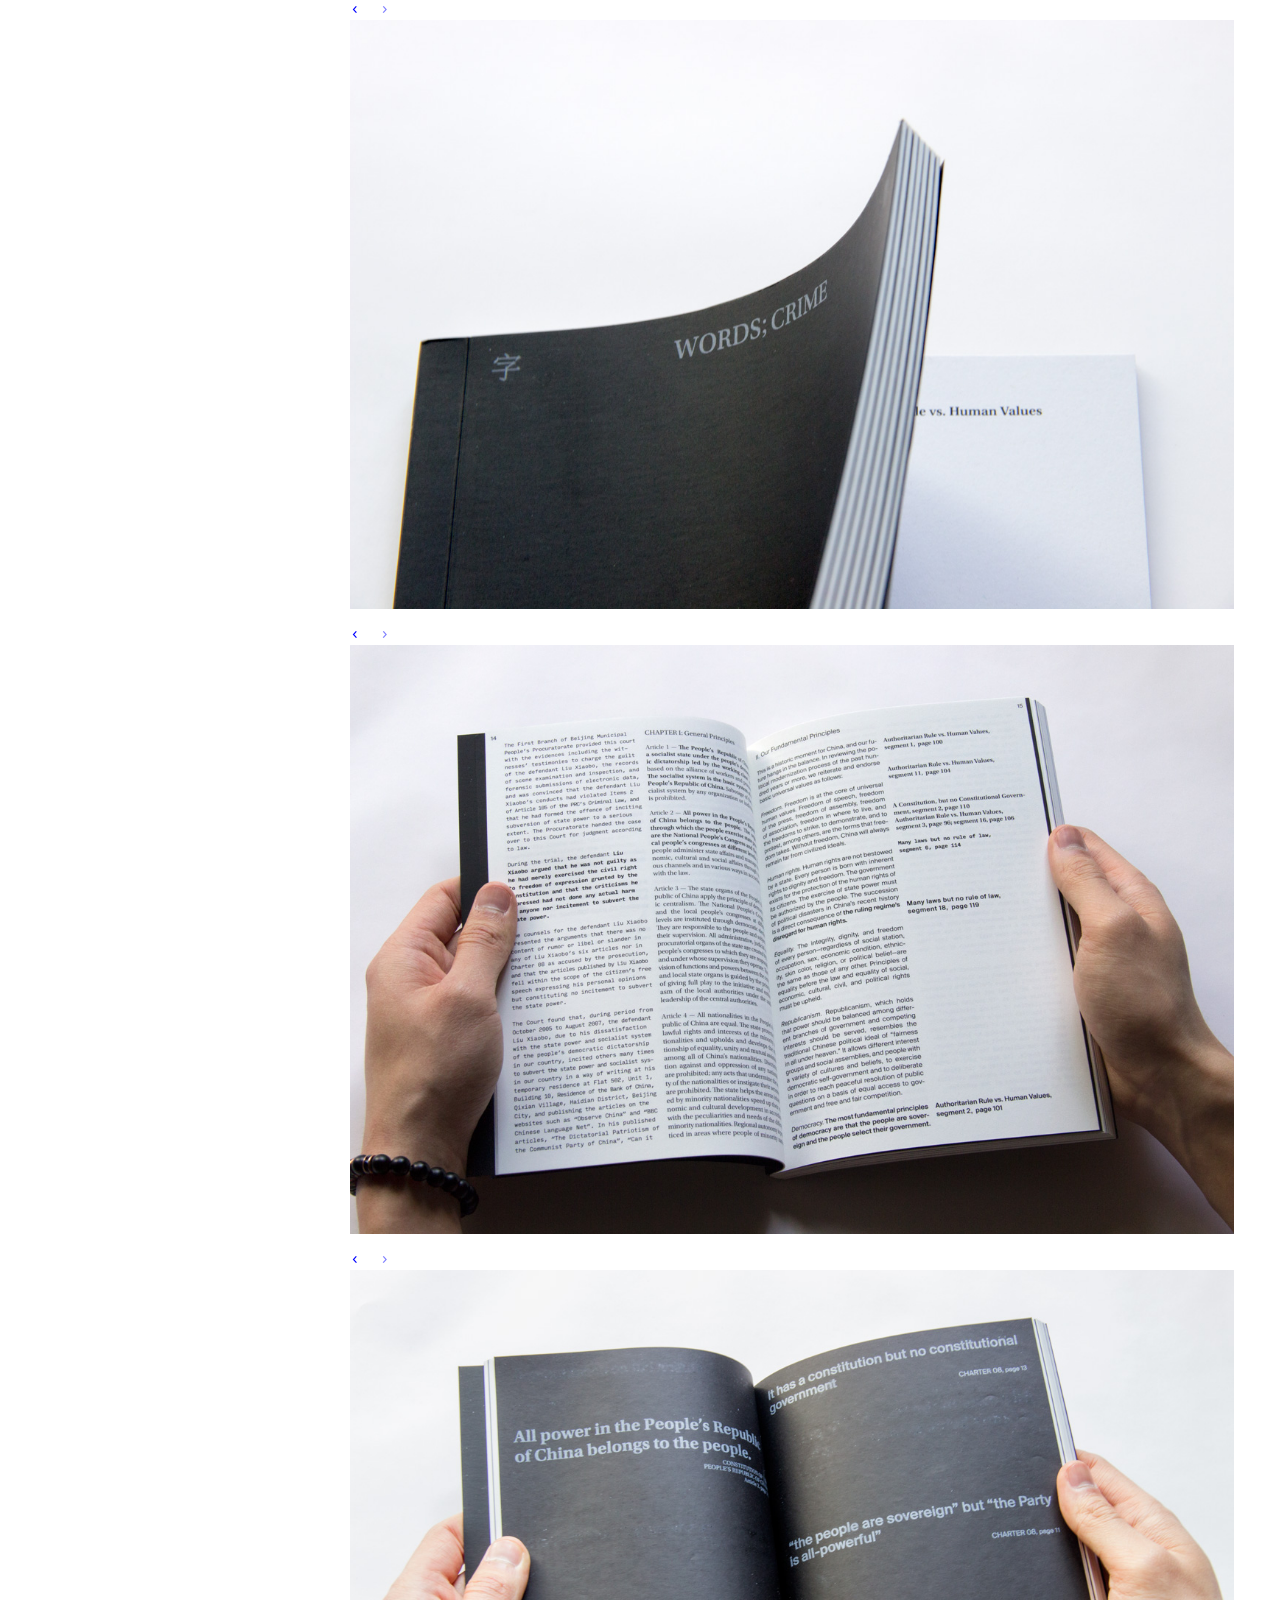
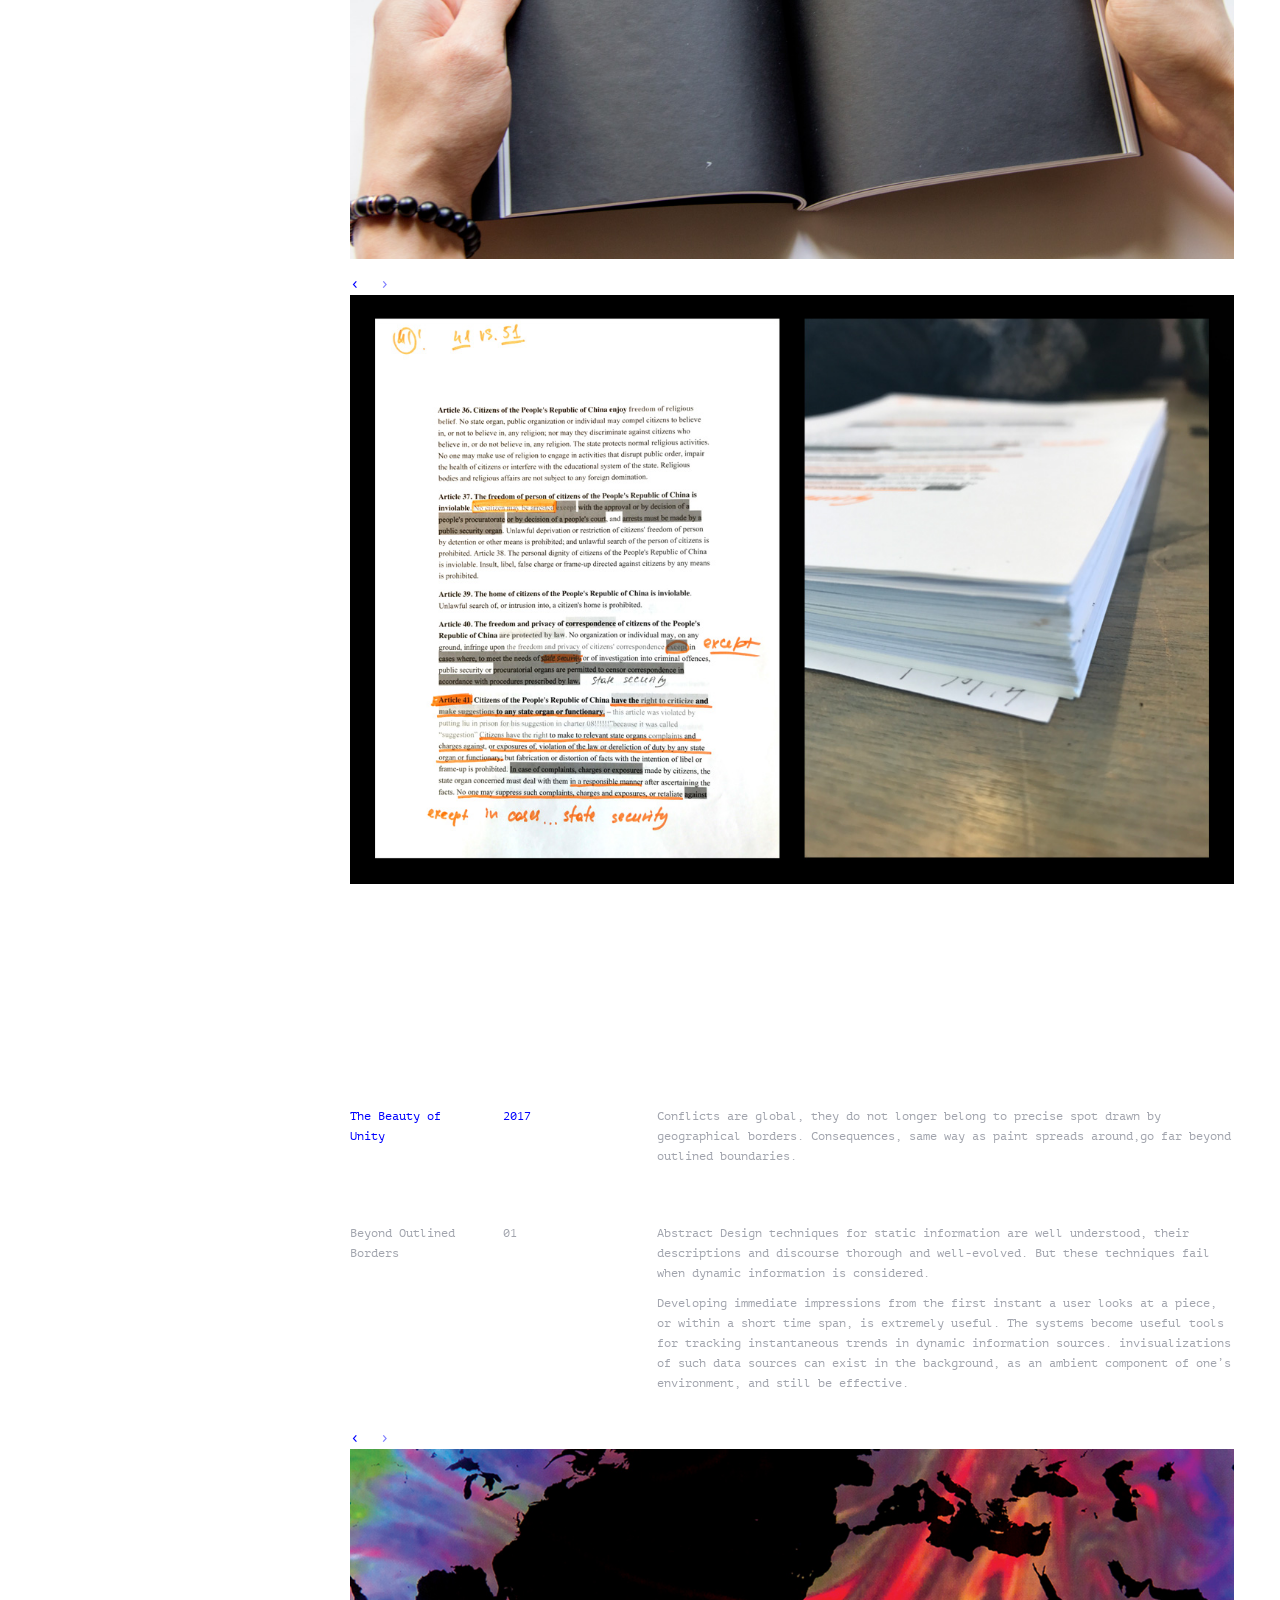
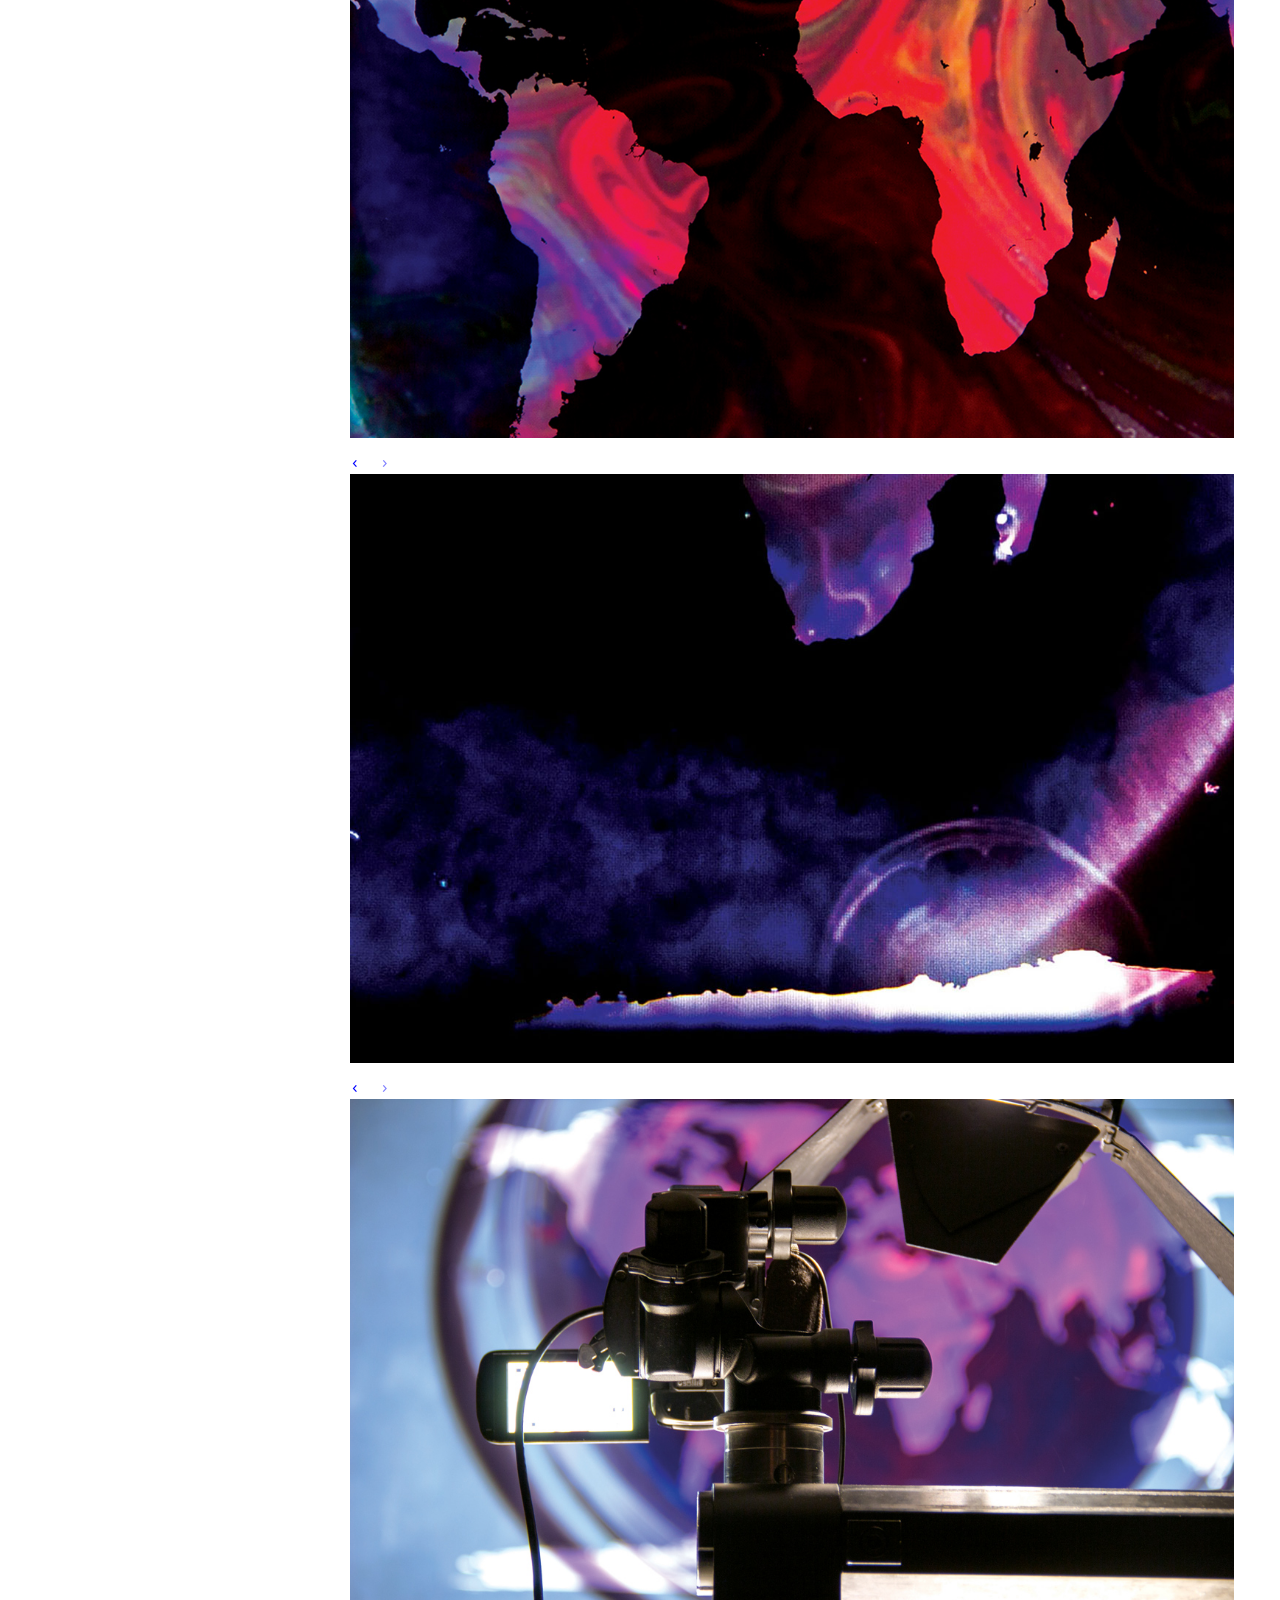
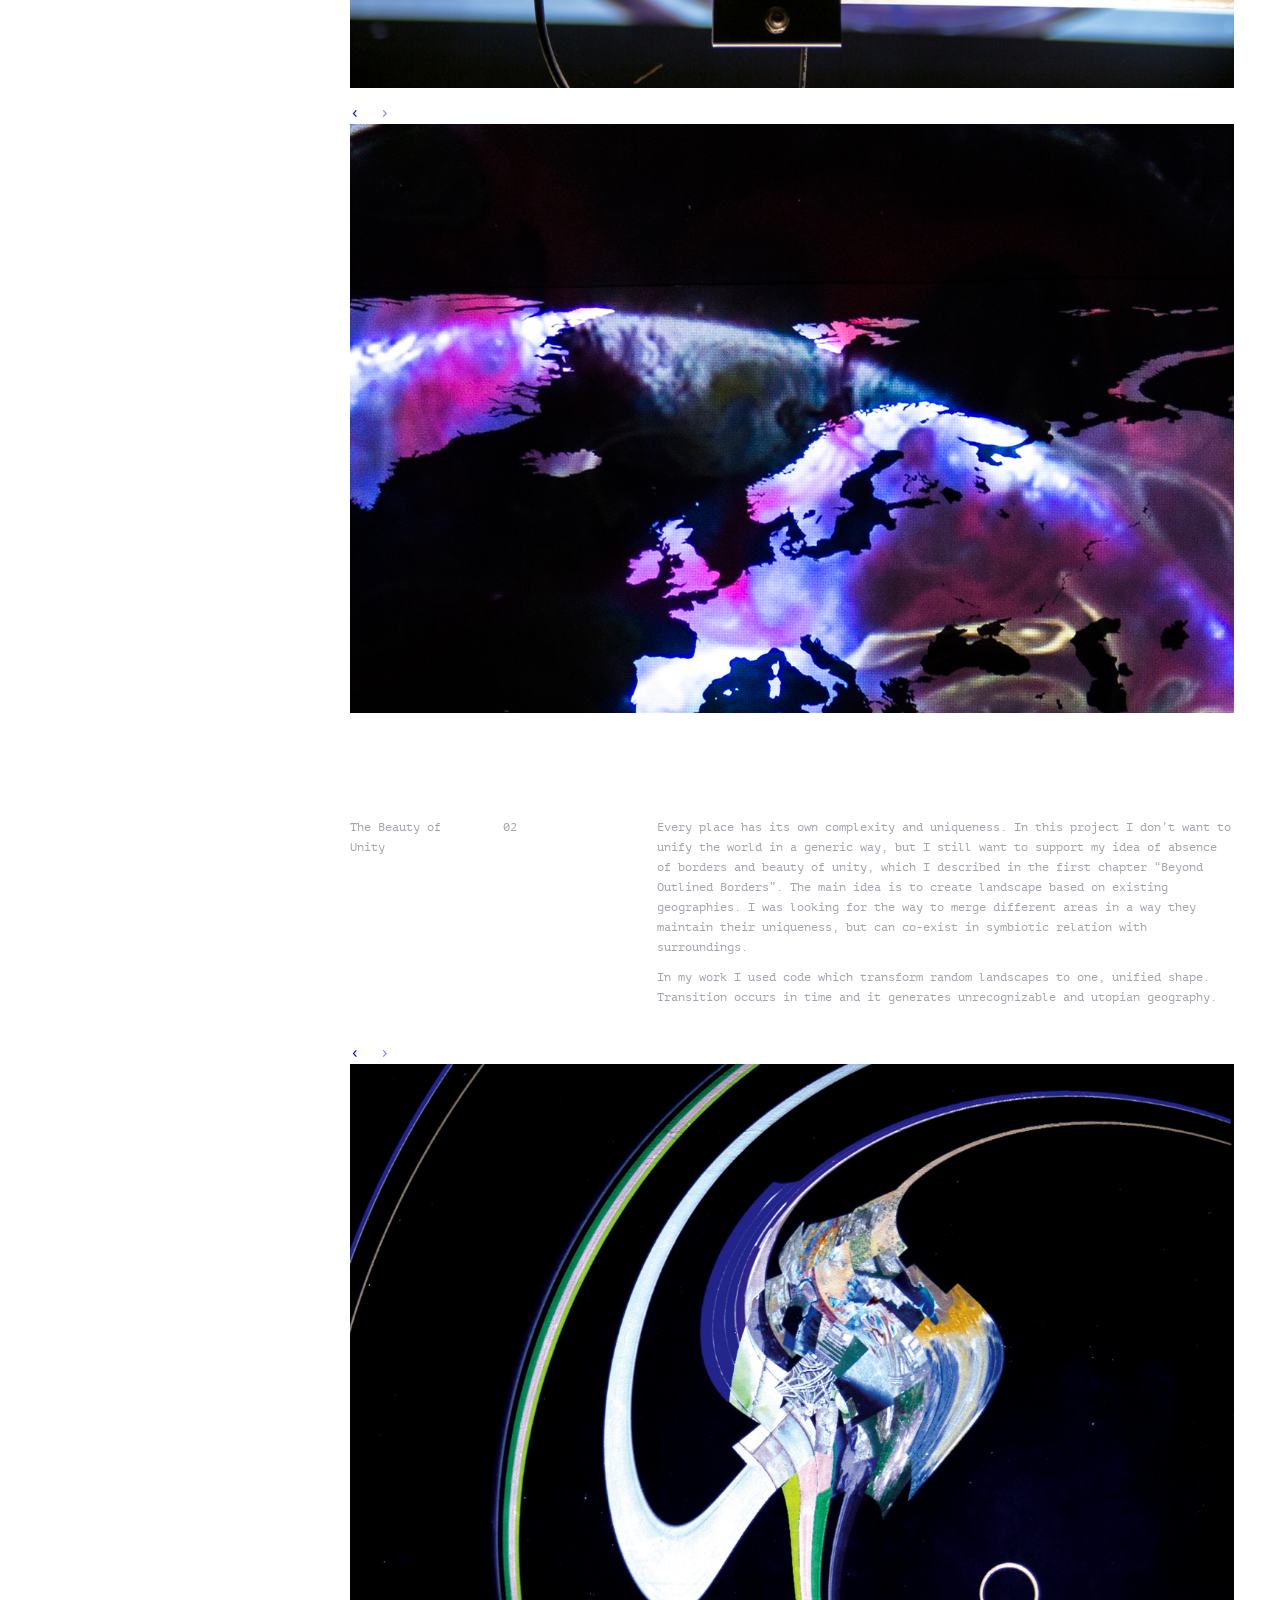
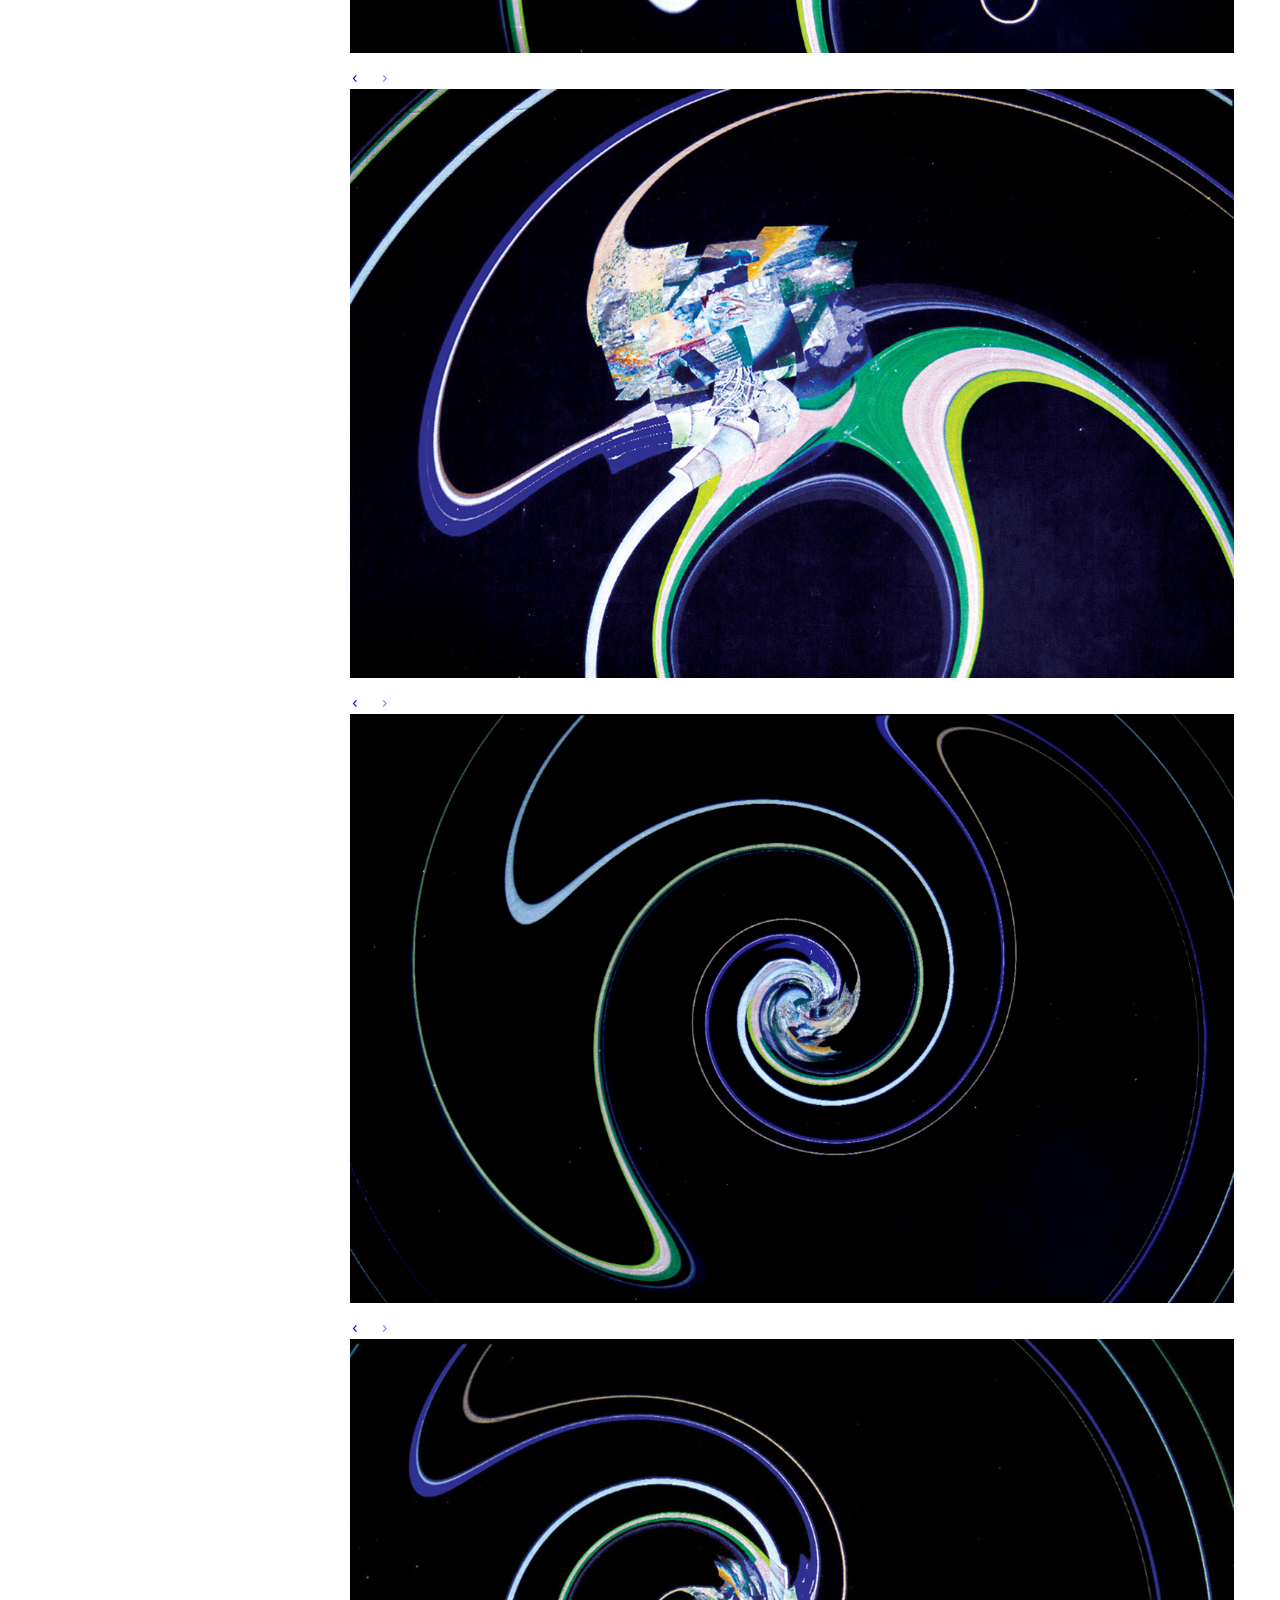
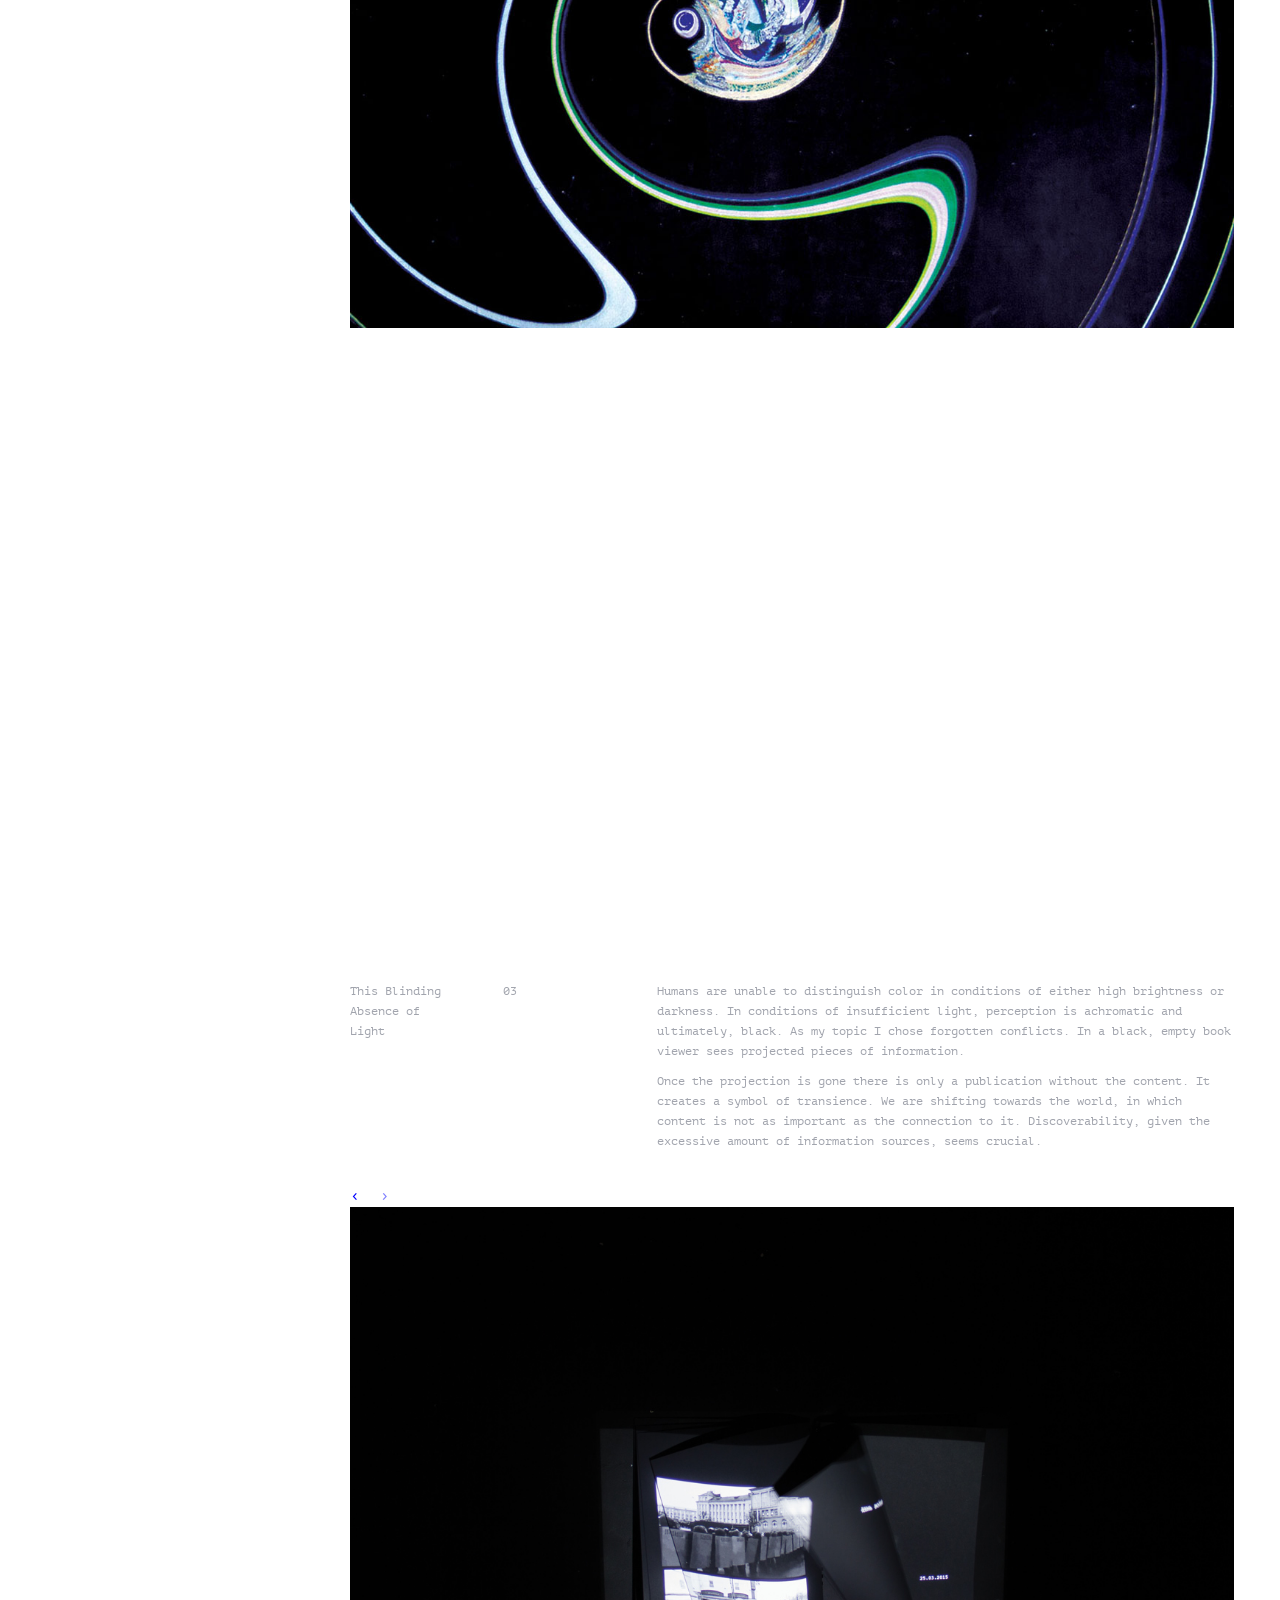
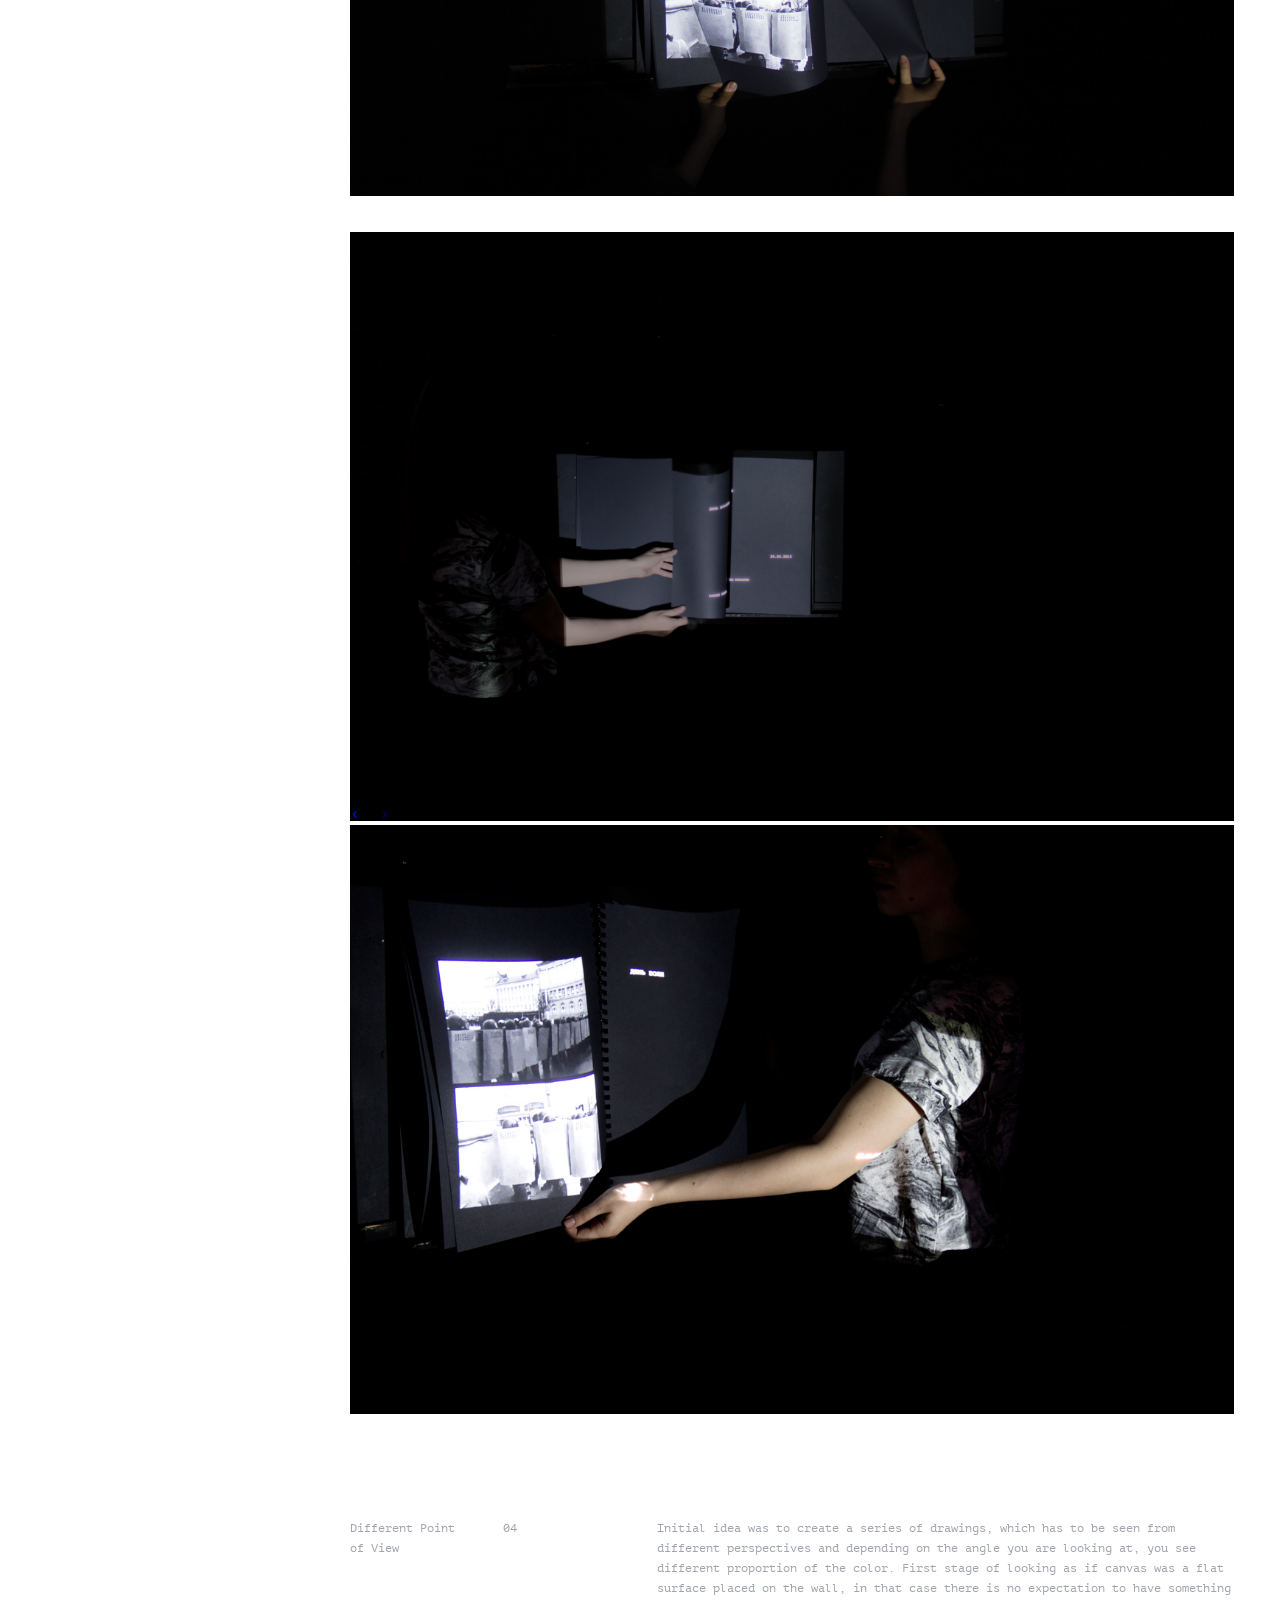
==== commit 875b05de: "Update index.html" ====
--- a/index.html
+++ b/index.html
@@ -98,7 +98,7 @@
 					<h2>Amnesty International</h2>
 				</div>
 				<div class="half-last">
-					<p>2018</p>
+					<p>201888</p>
 				</div>
 
 			</div>
@@ -688,4 +688,4 @@
 
 
 </body>
-</html>+</html>
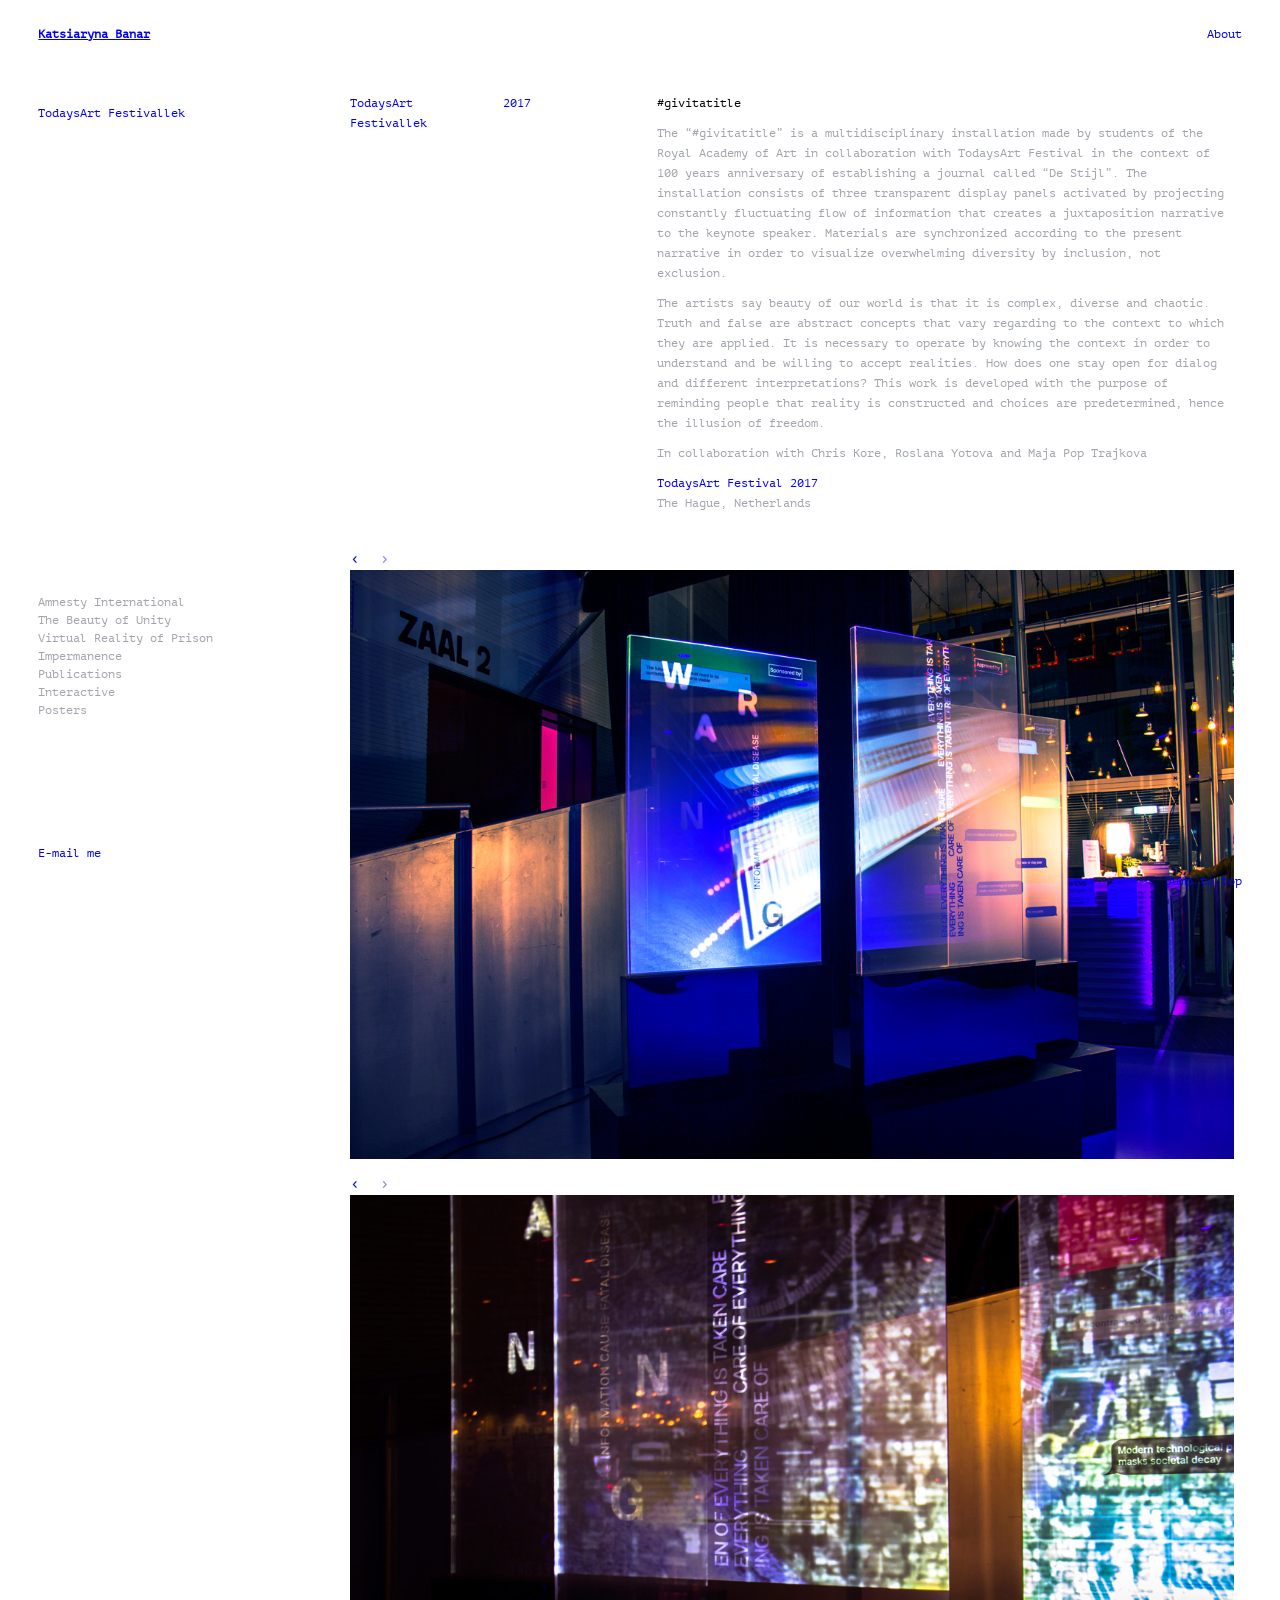
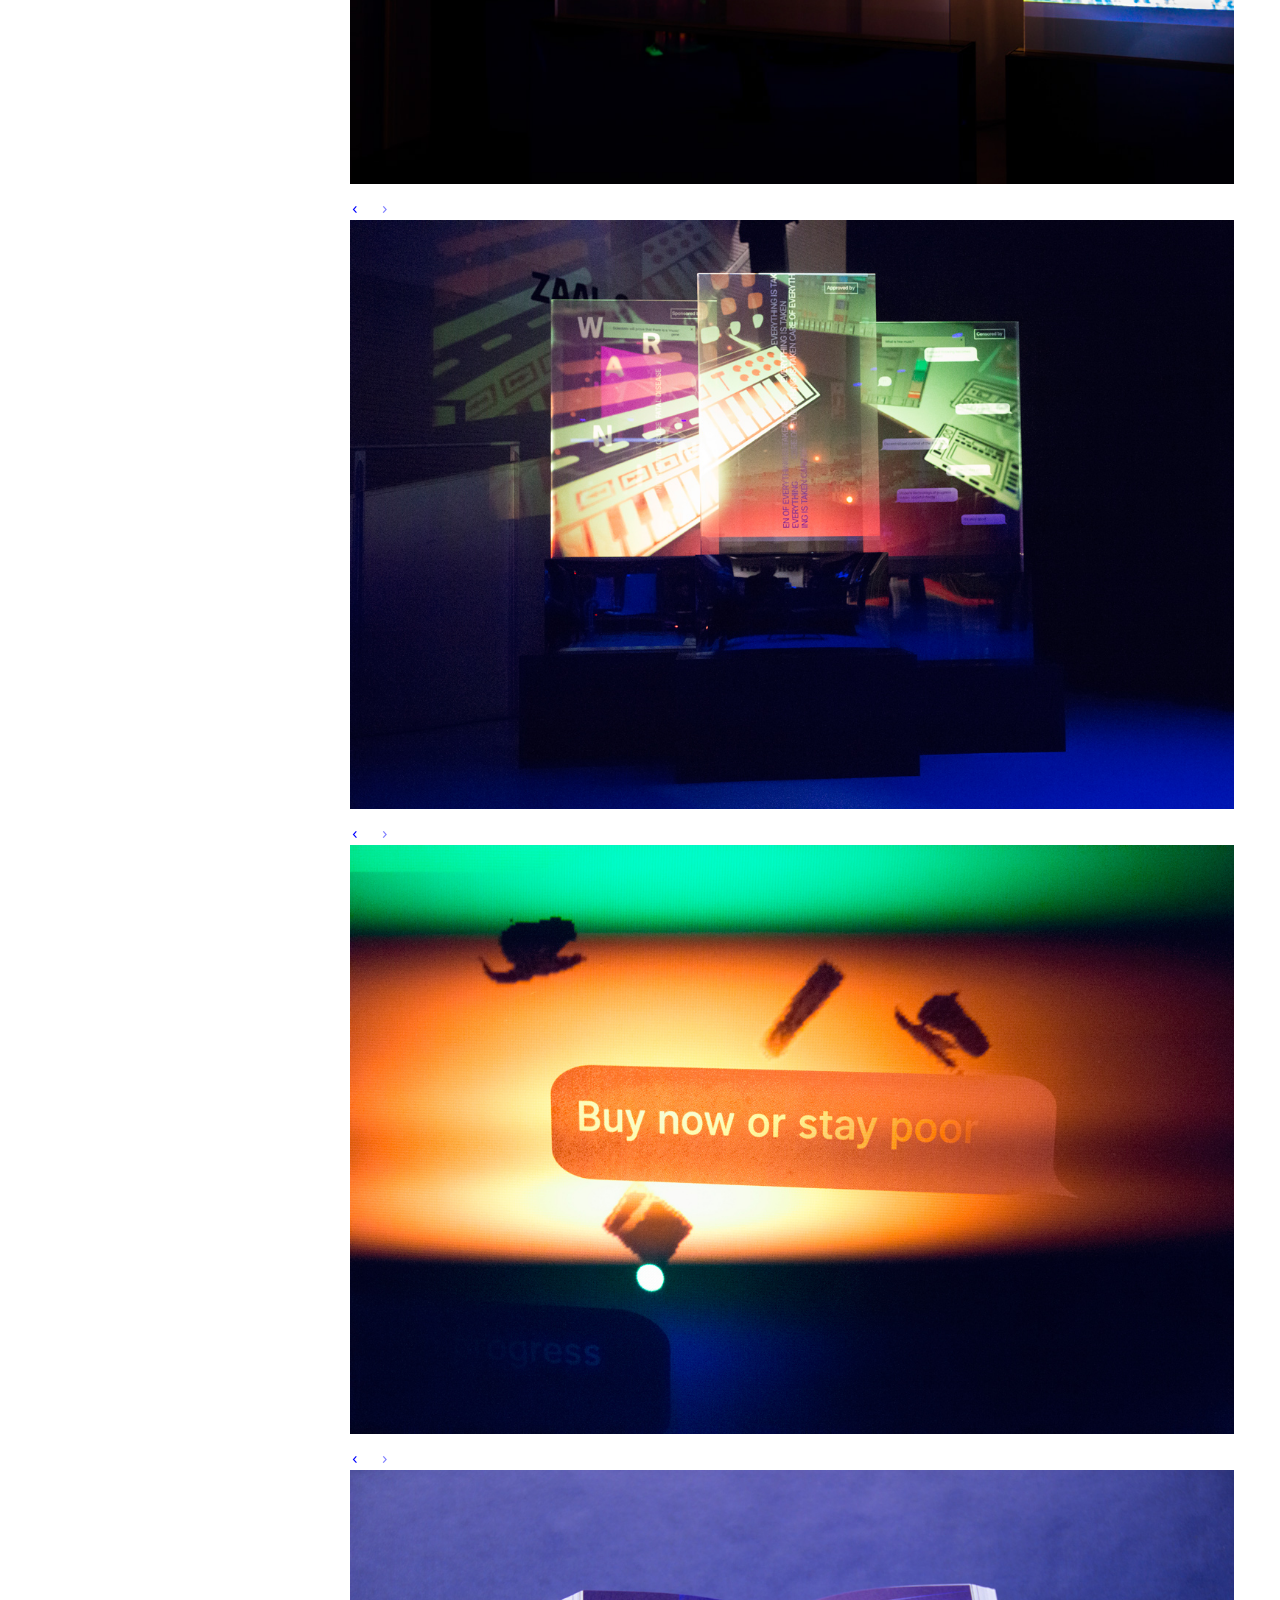
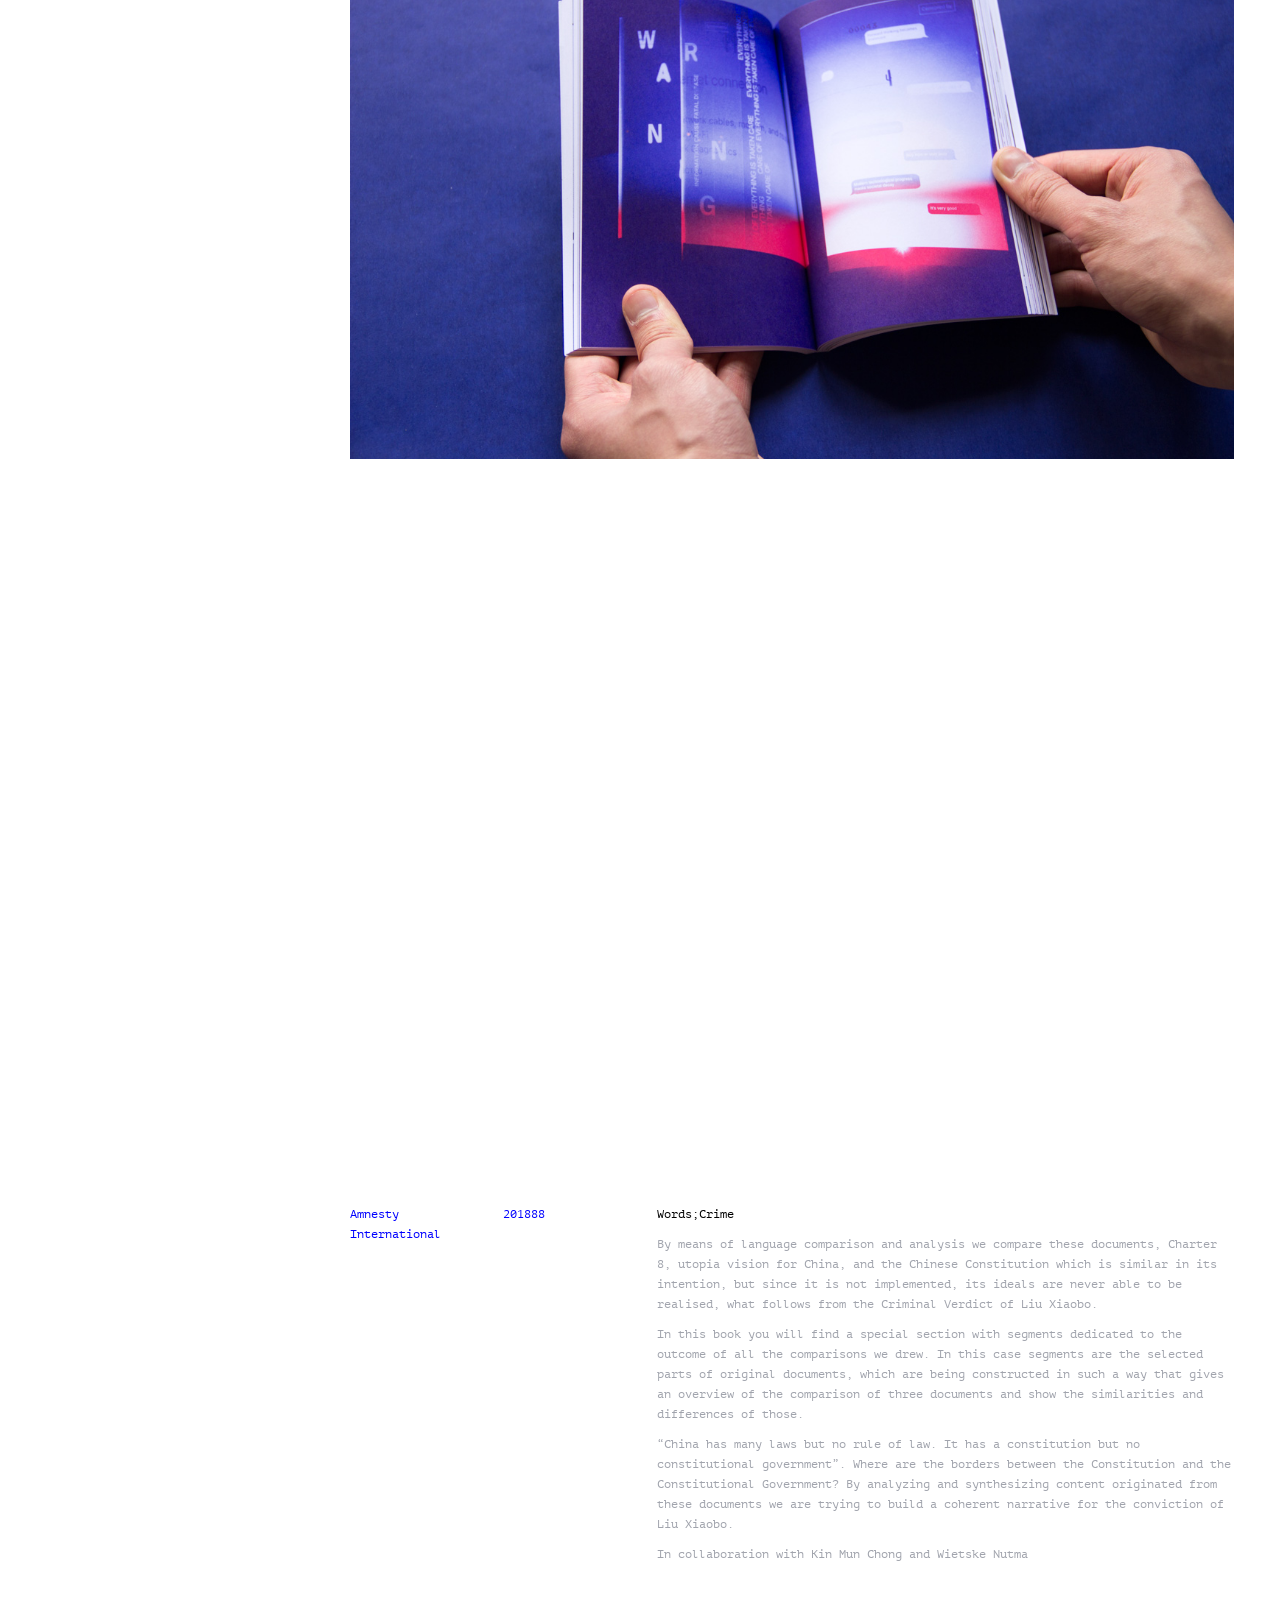
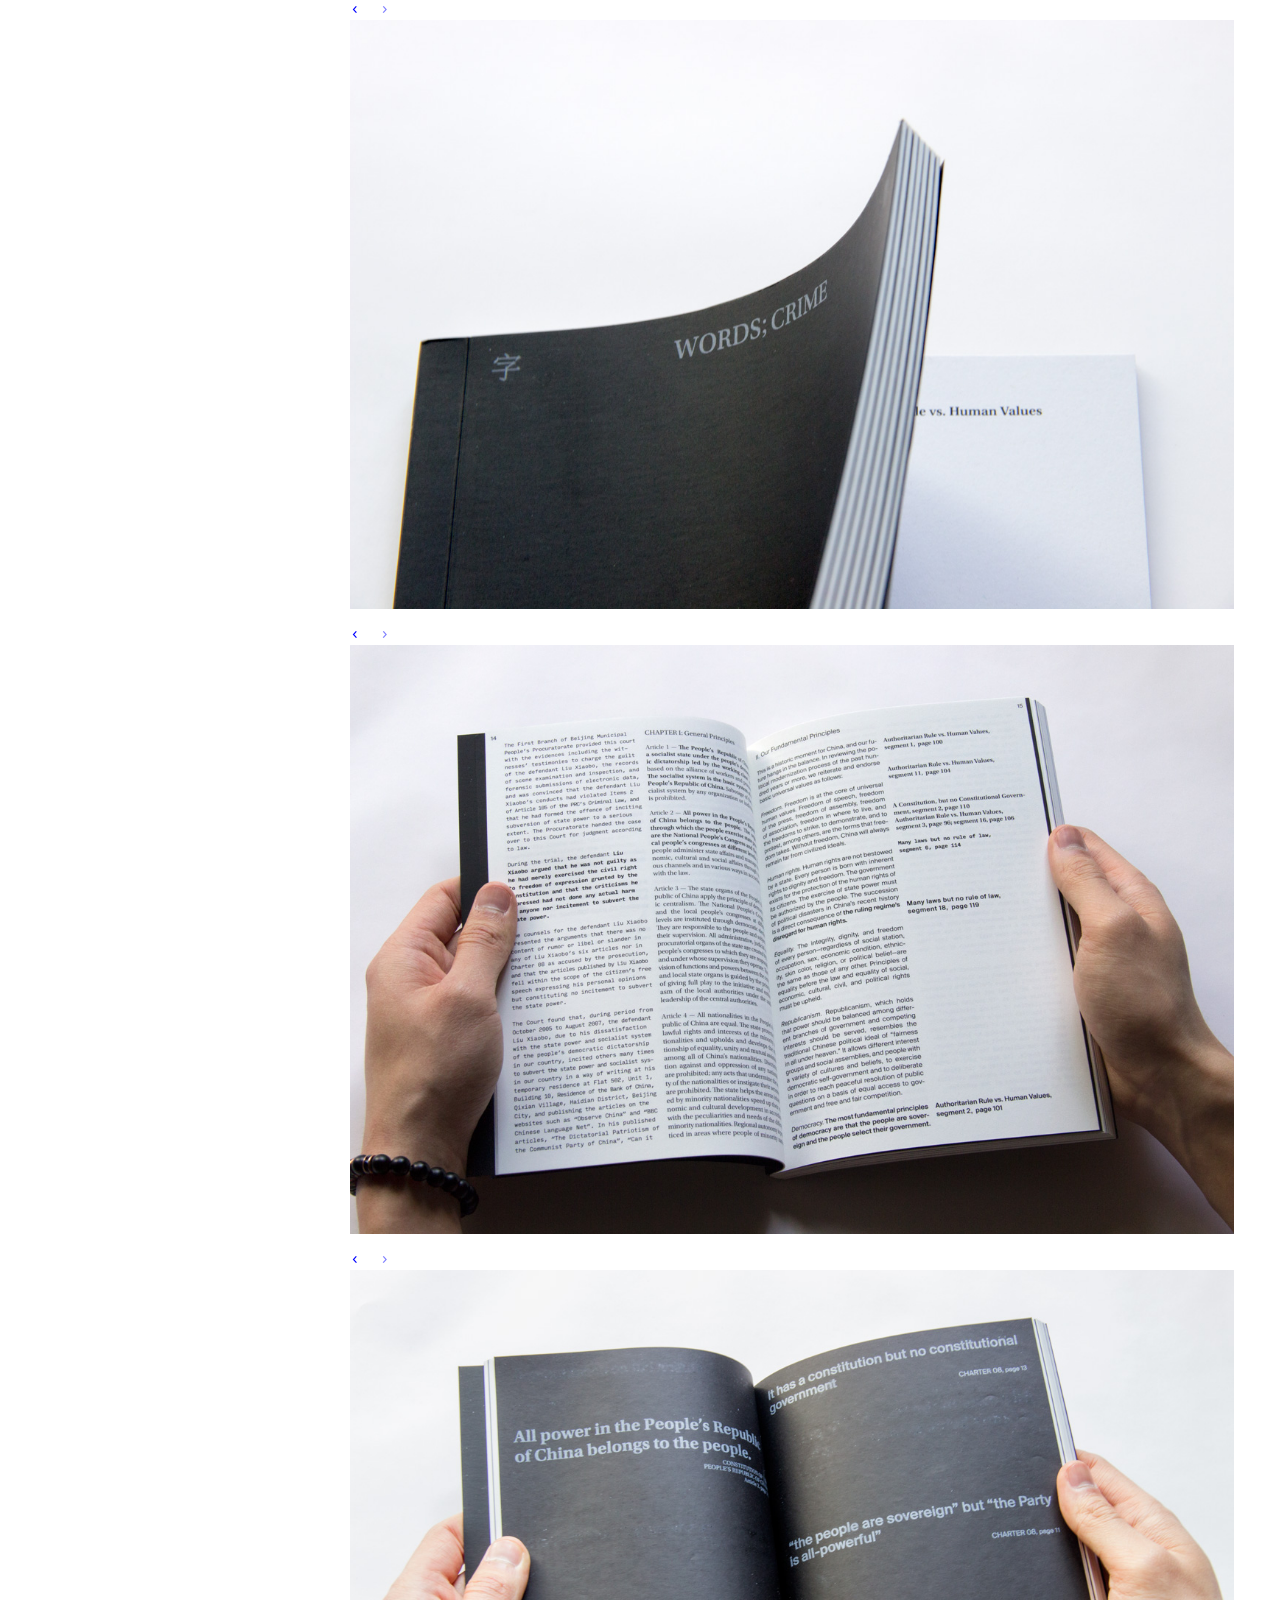
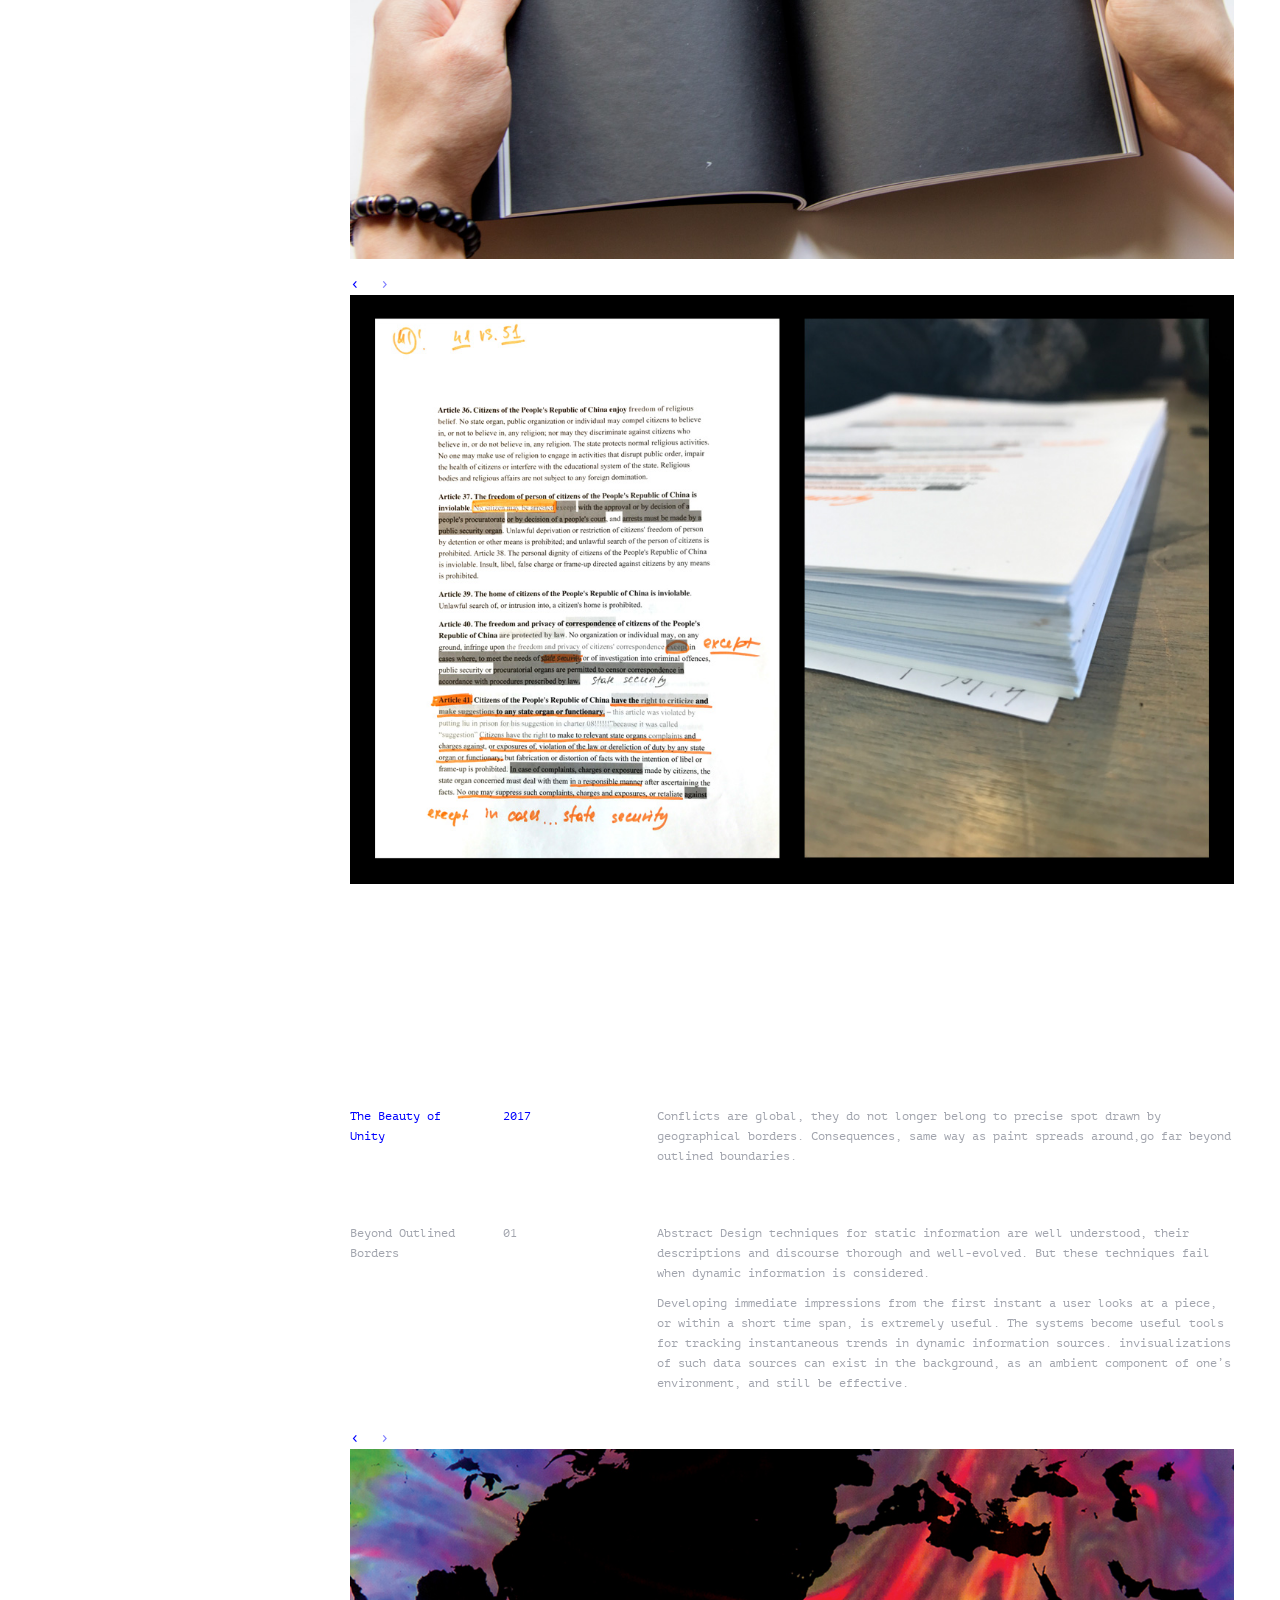
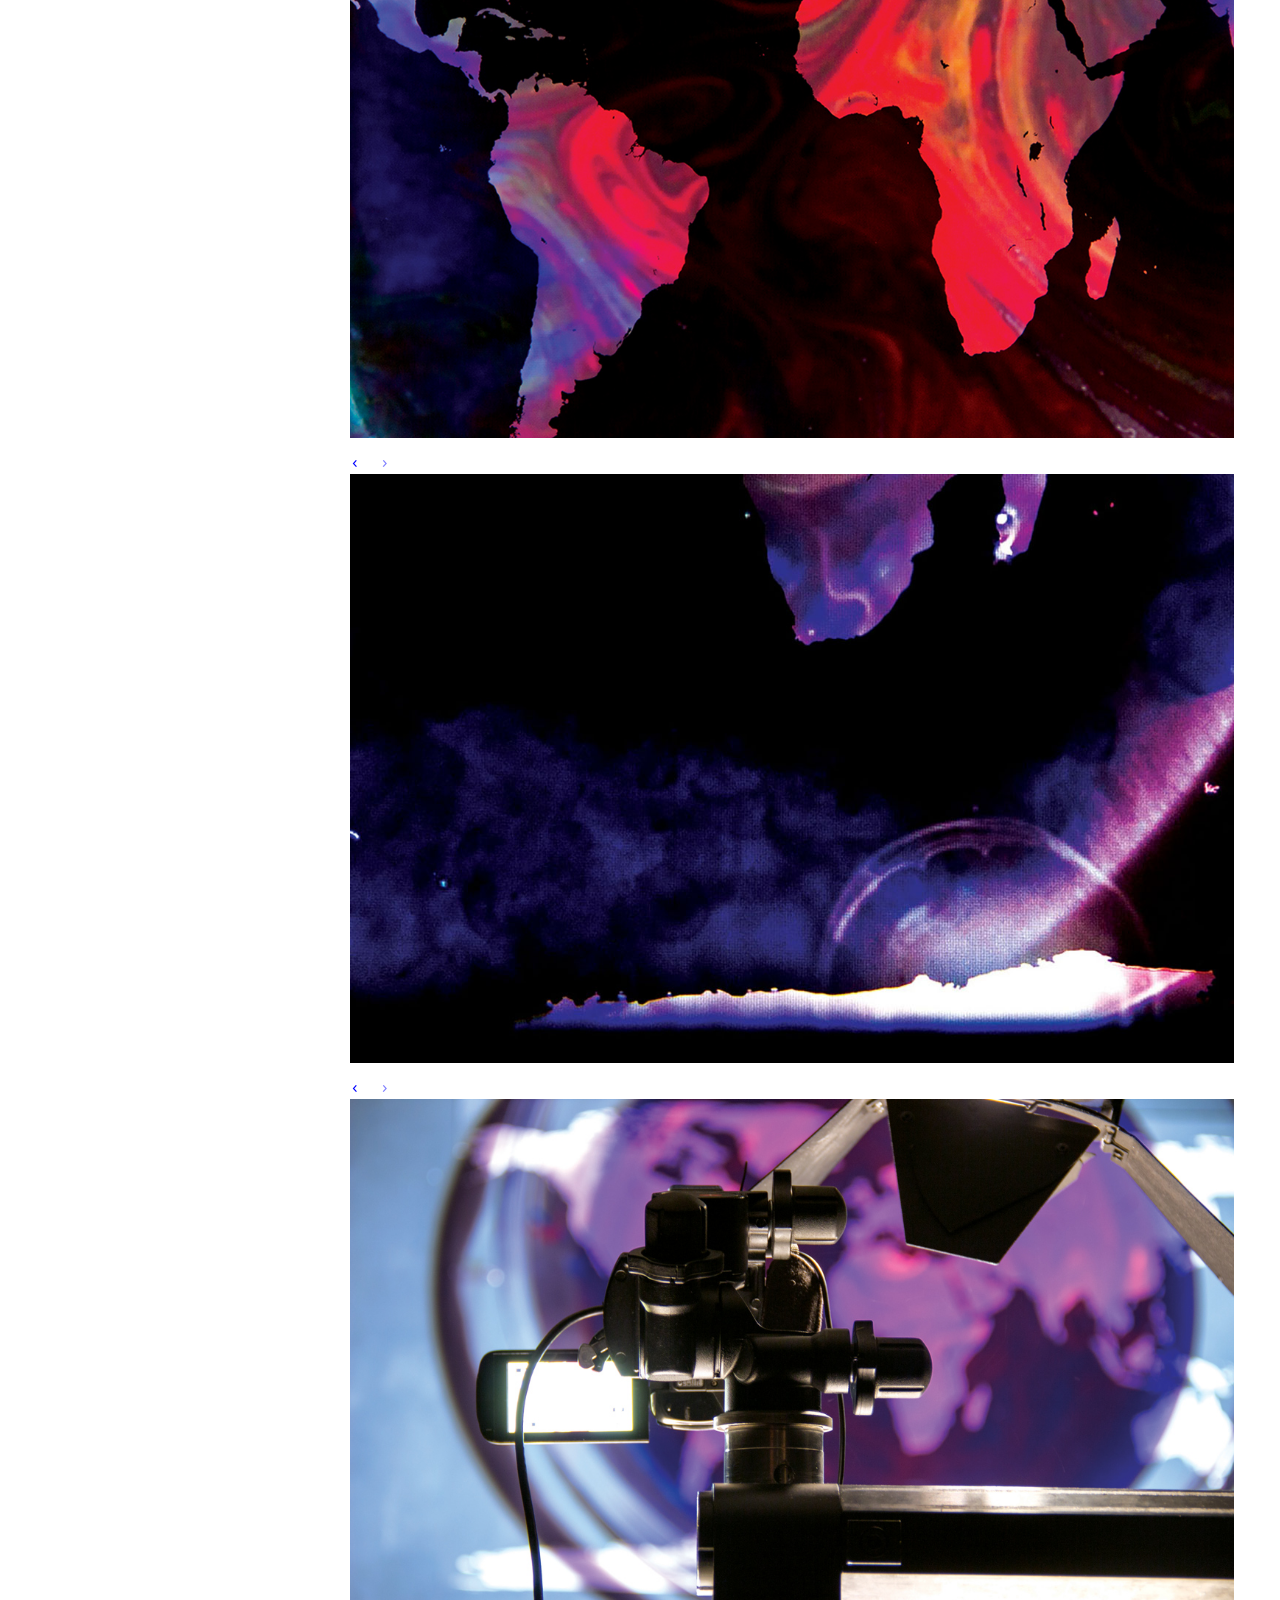
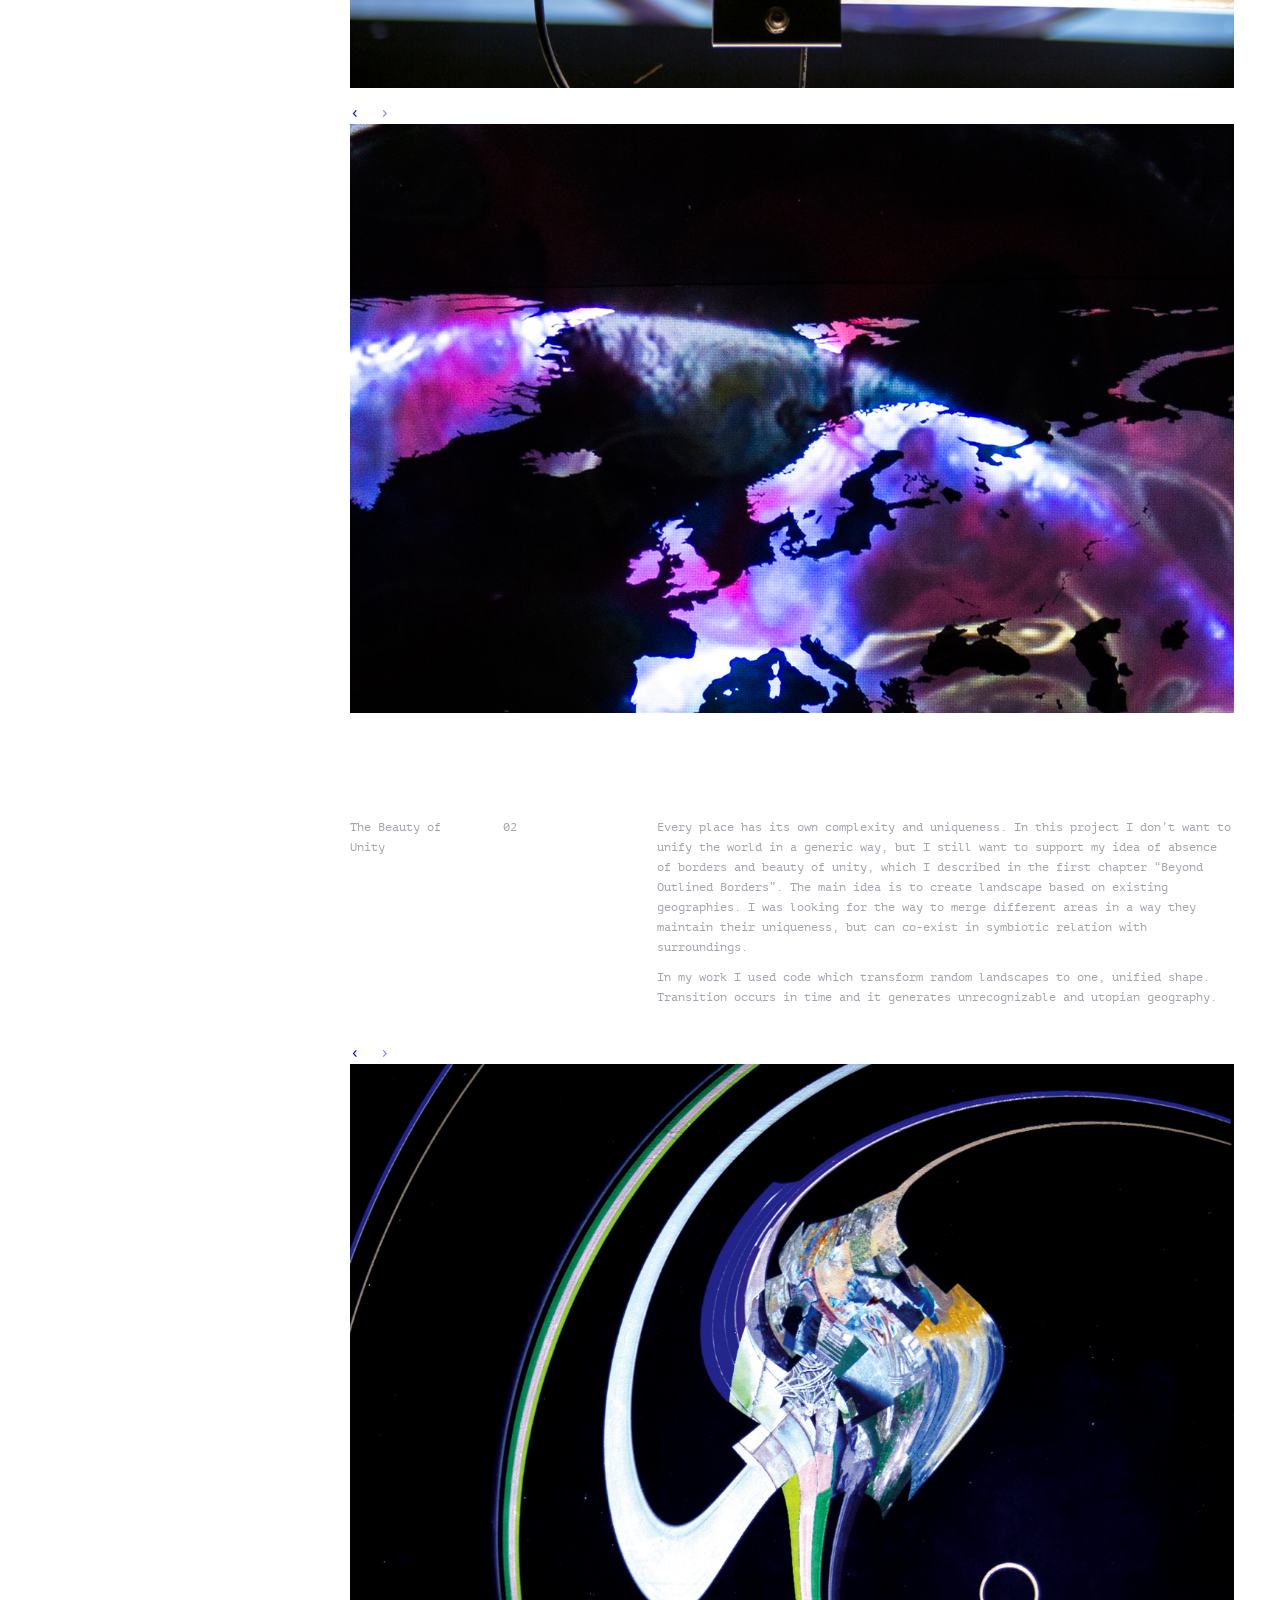
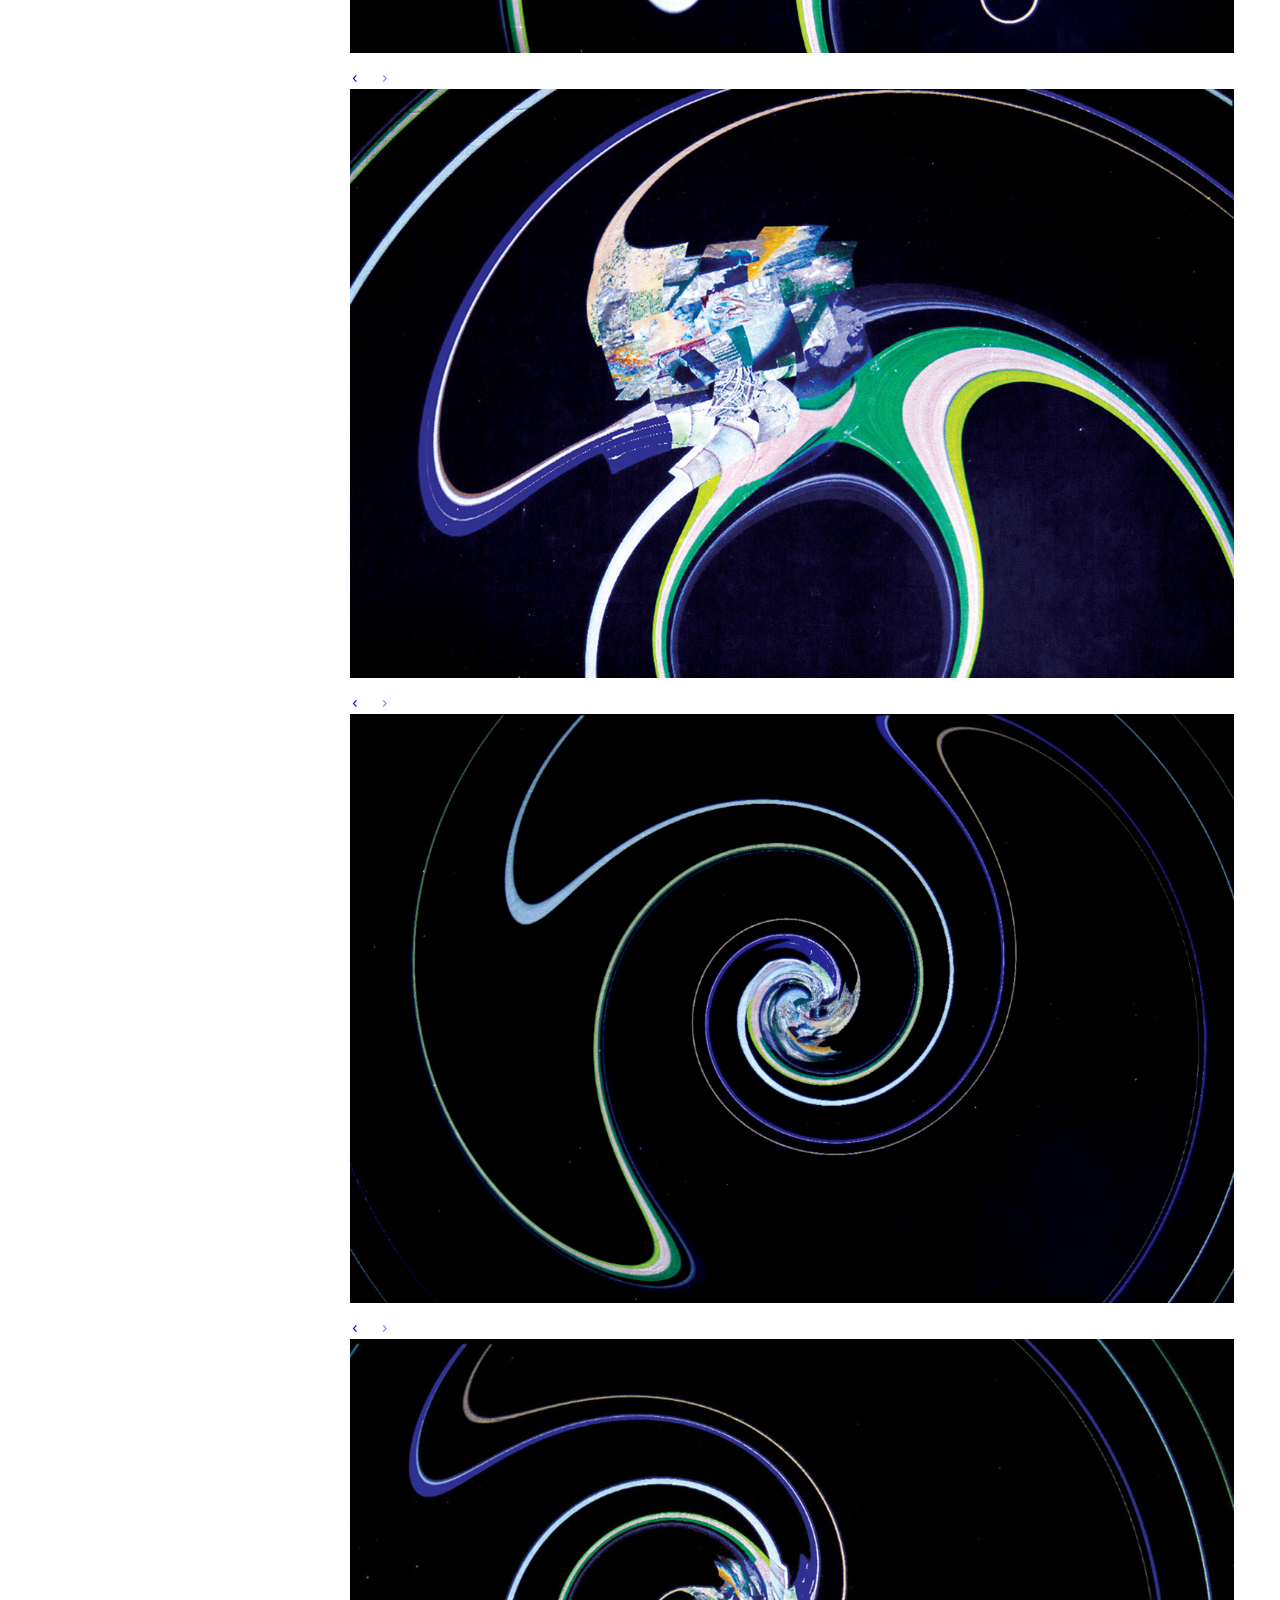
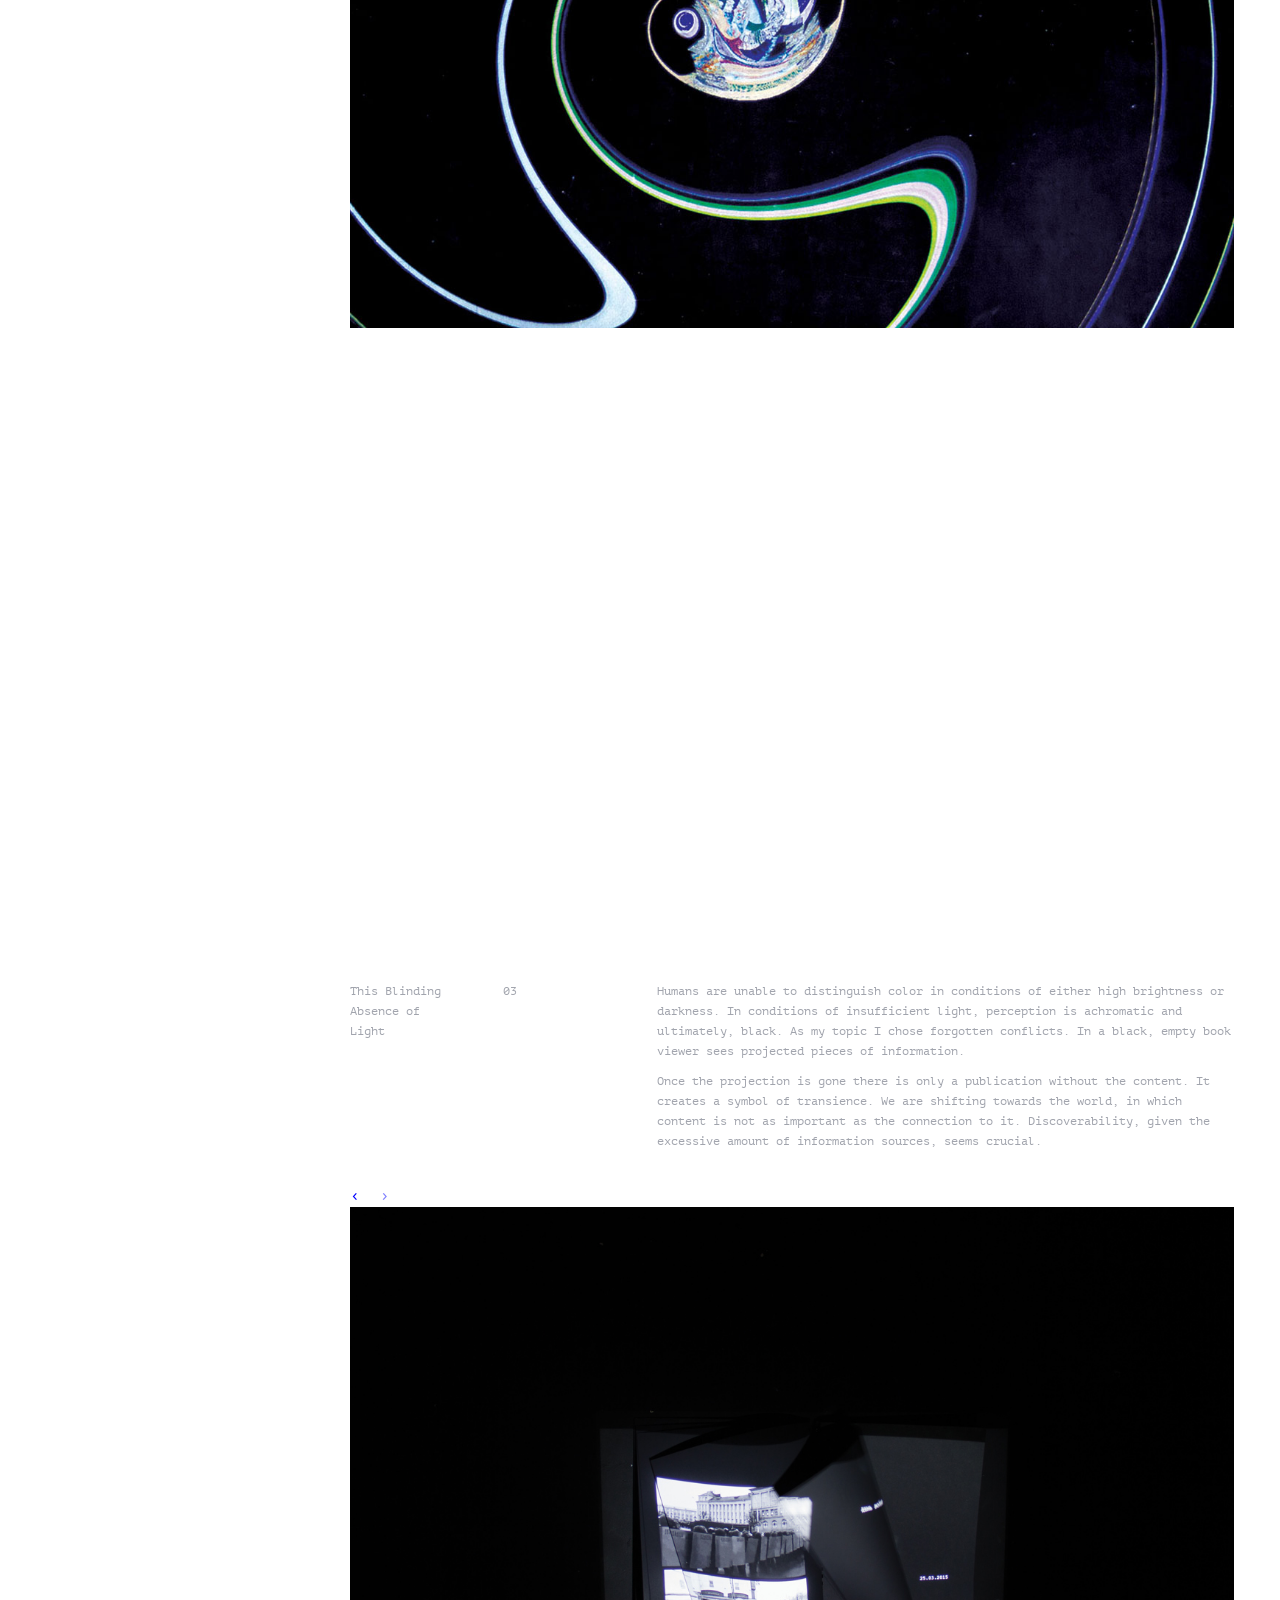
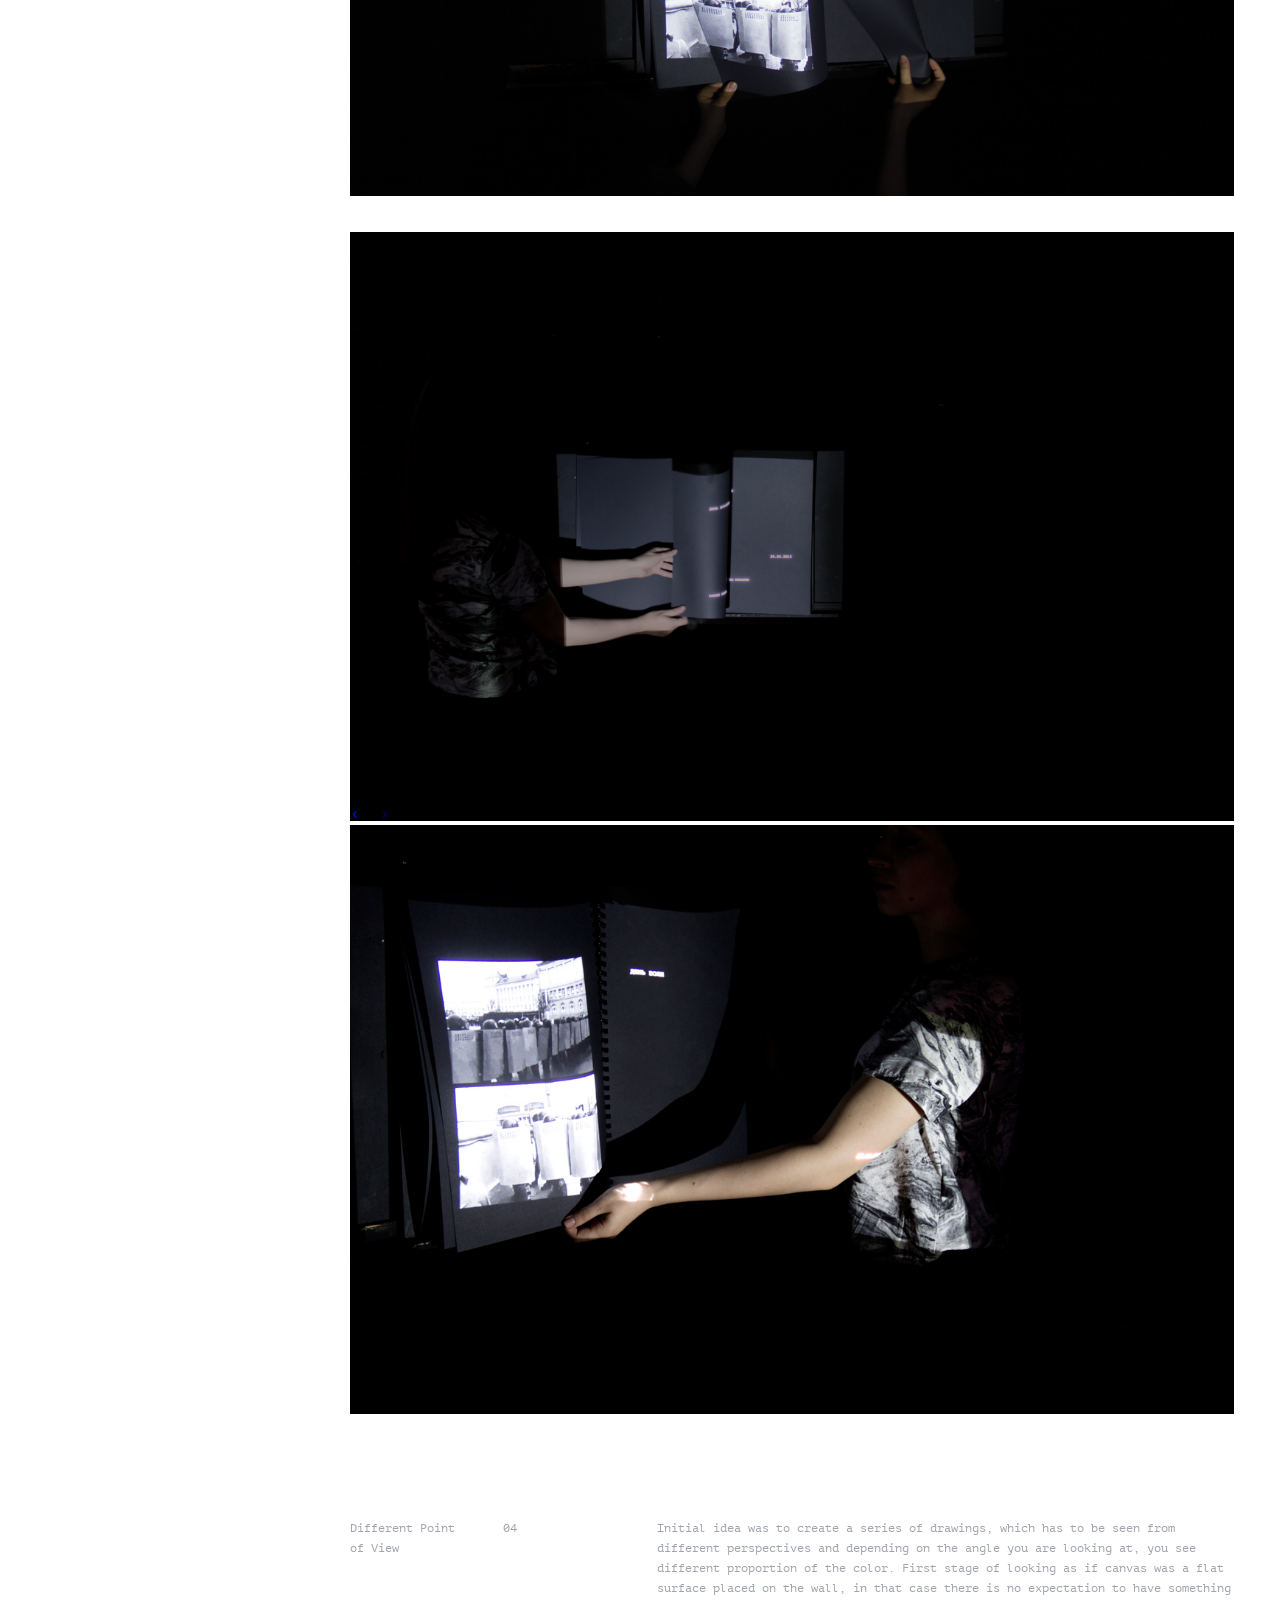
==== commit b07d7e5d: "Update index.html" ====
--- a/index.html
+++ b/index.html
@@ -35,7 +35,7 @@
 			
 			<div class="introduction">	
 				<div class="half">
-					<h2>TodaysArt Festival</h2>
+					<h2>TodaysArt Festivallek</h2>
 				</div>
 				<div class="half-last">
 					<p>2017</p>
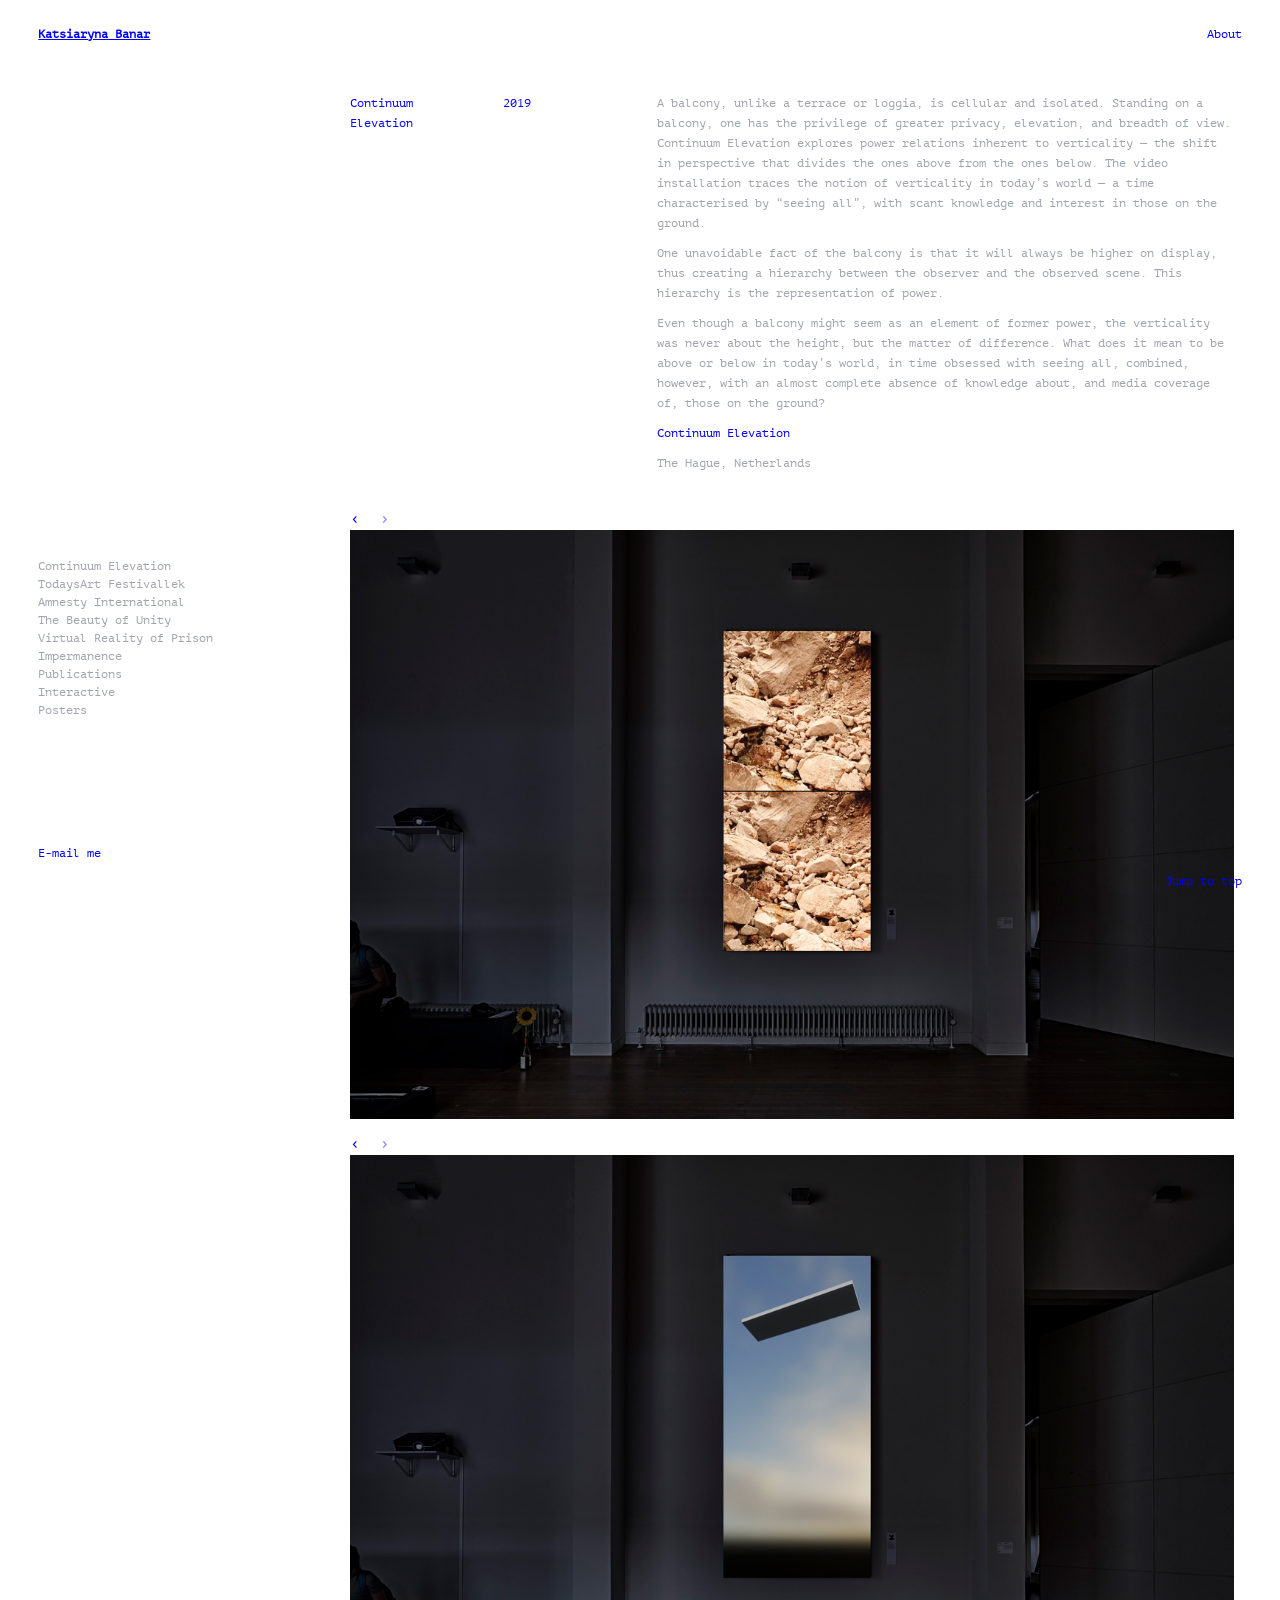
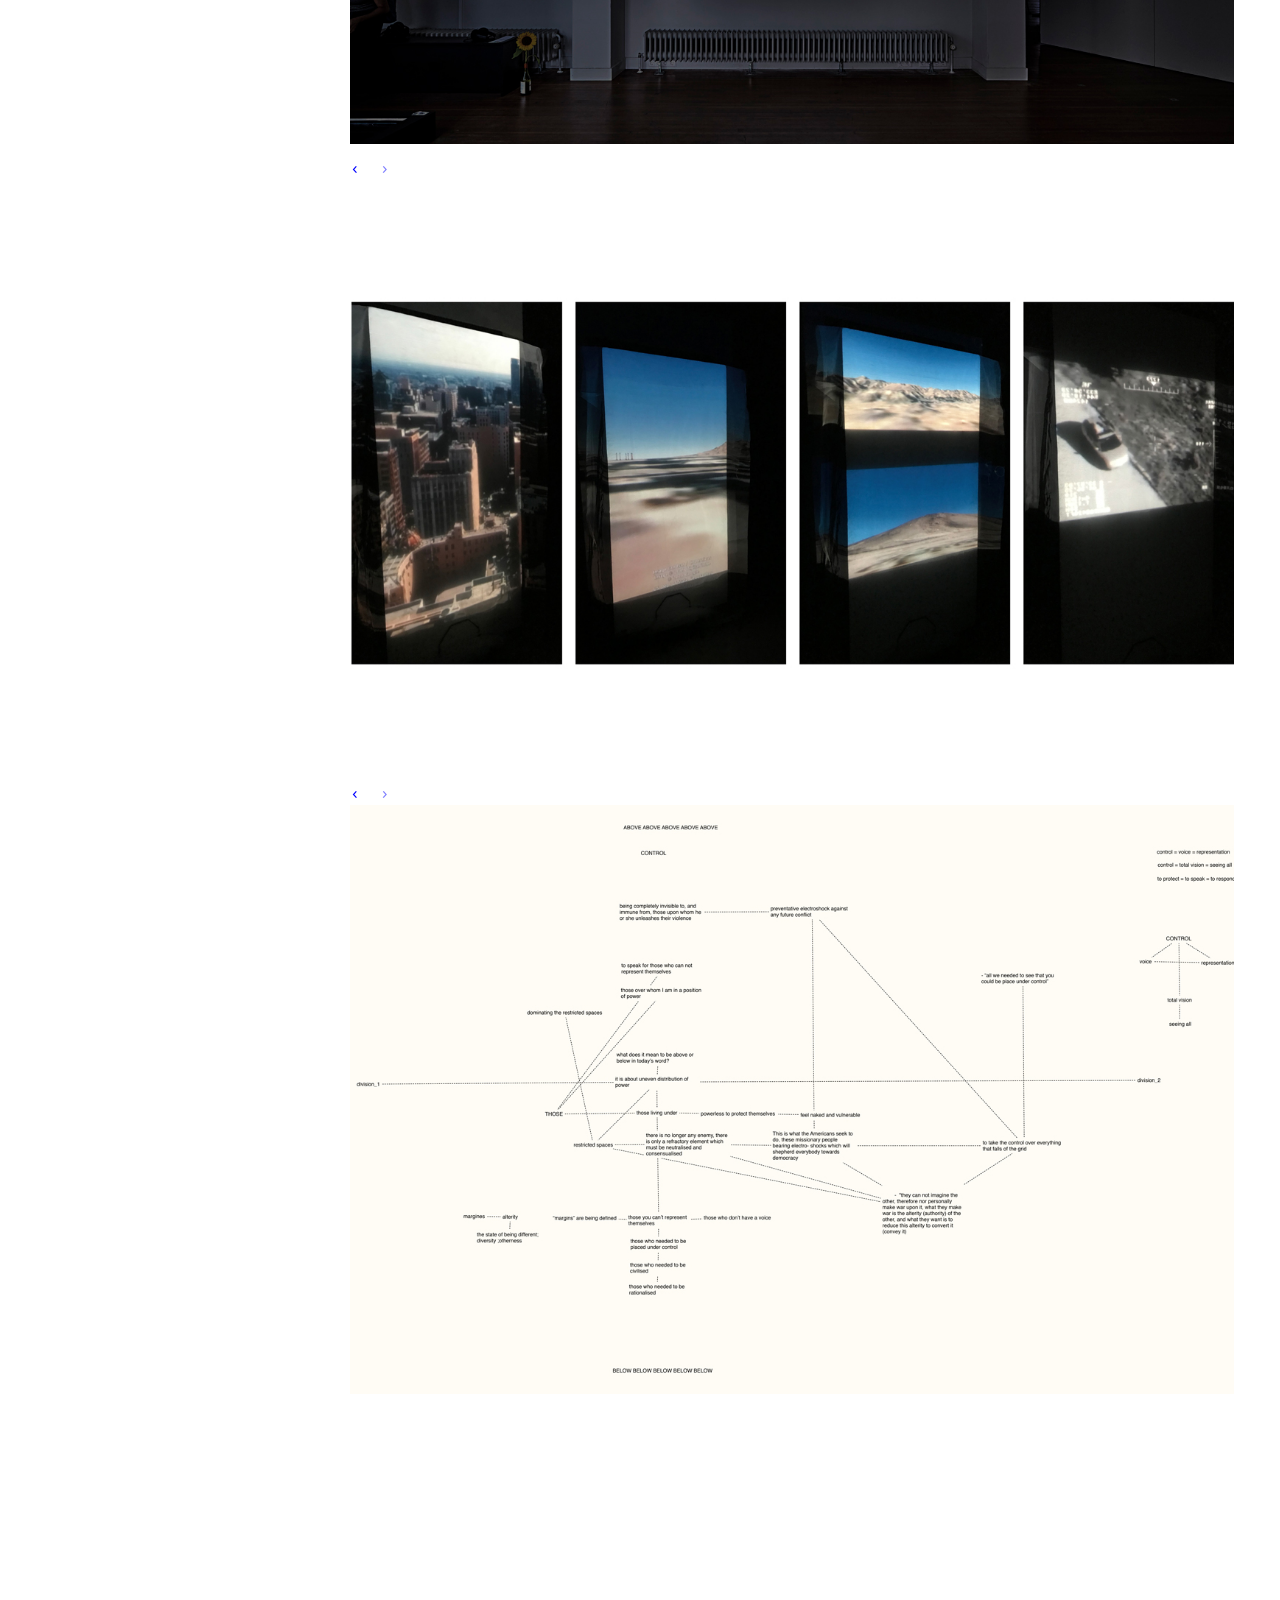
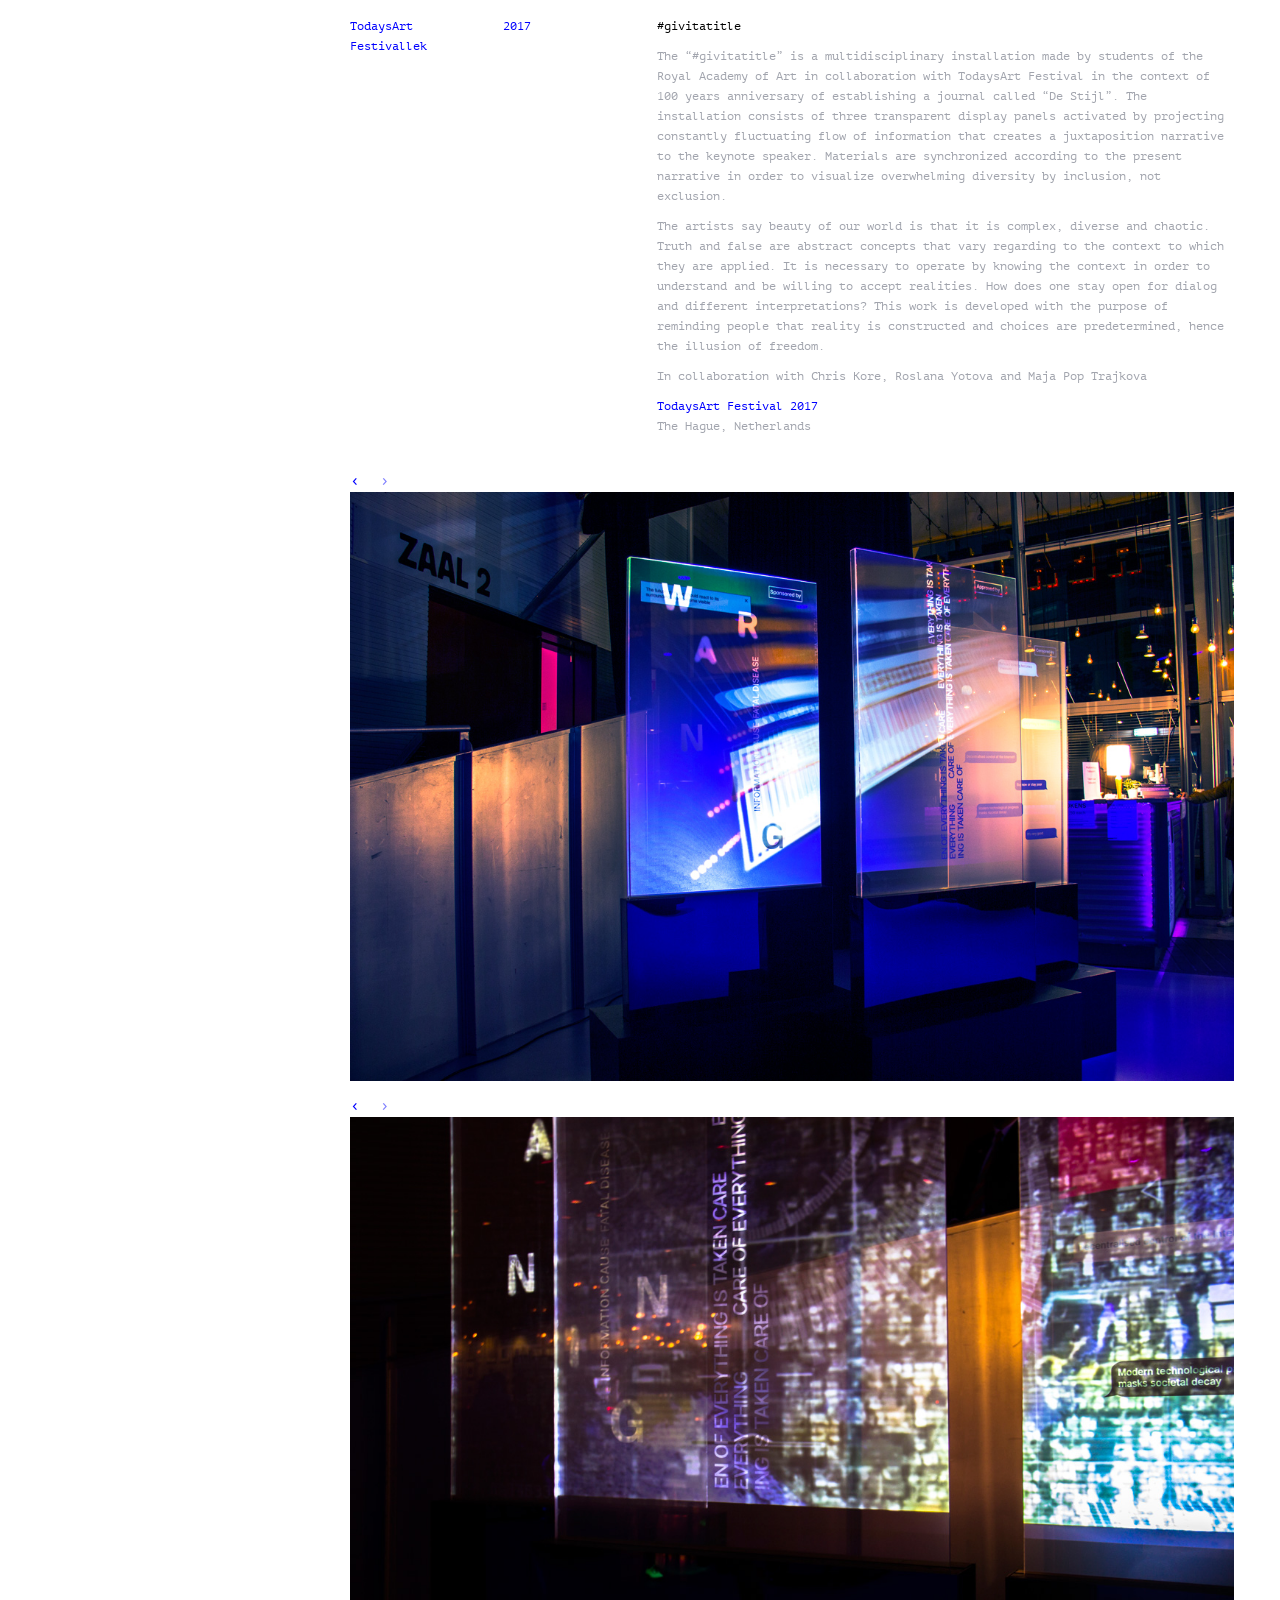
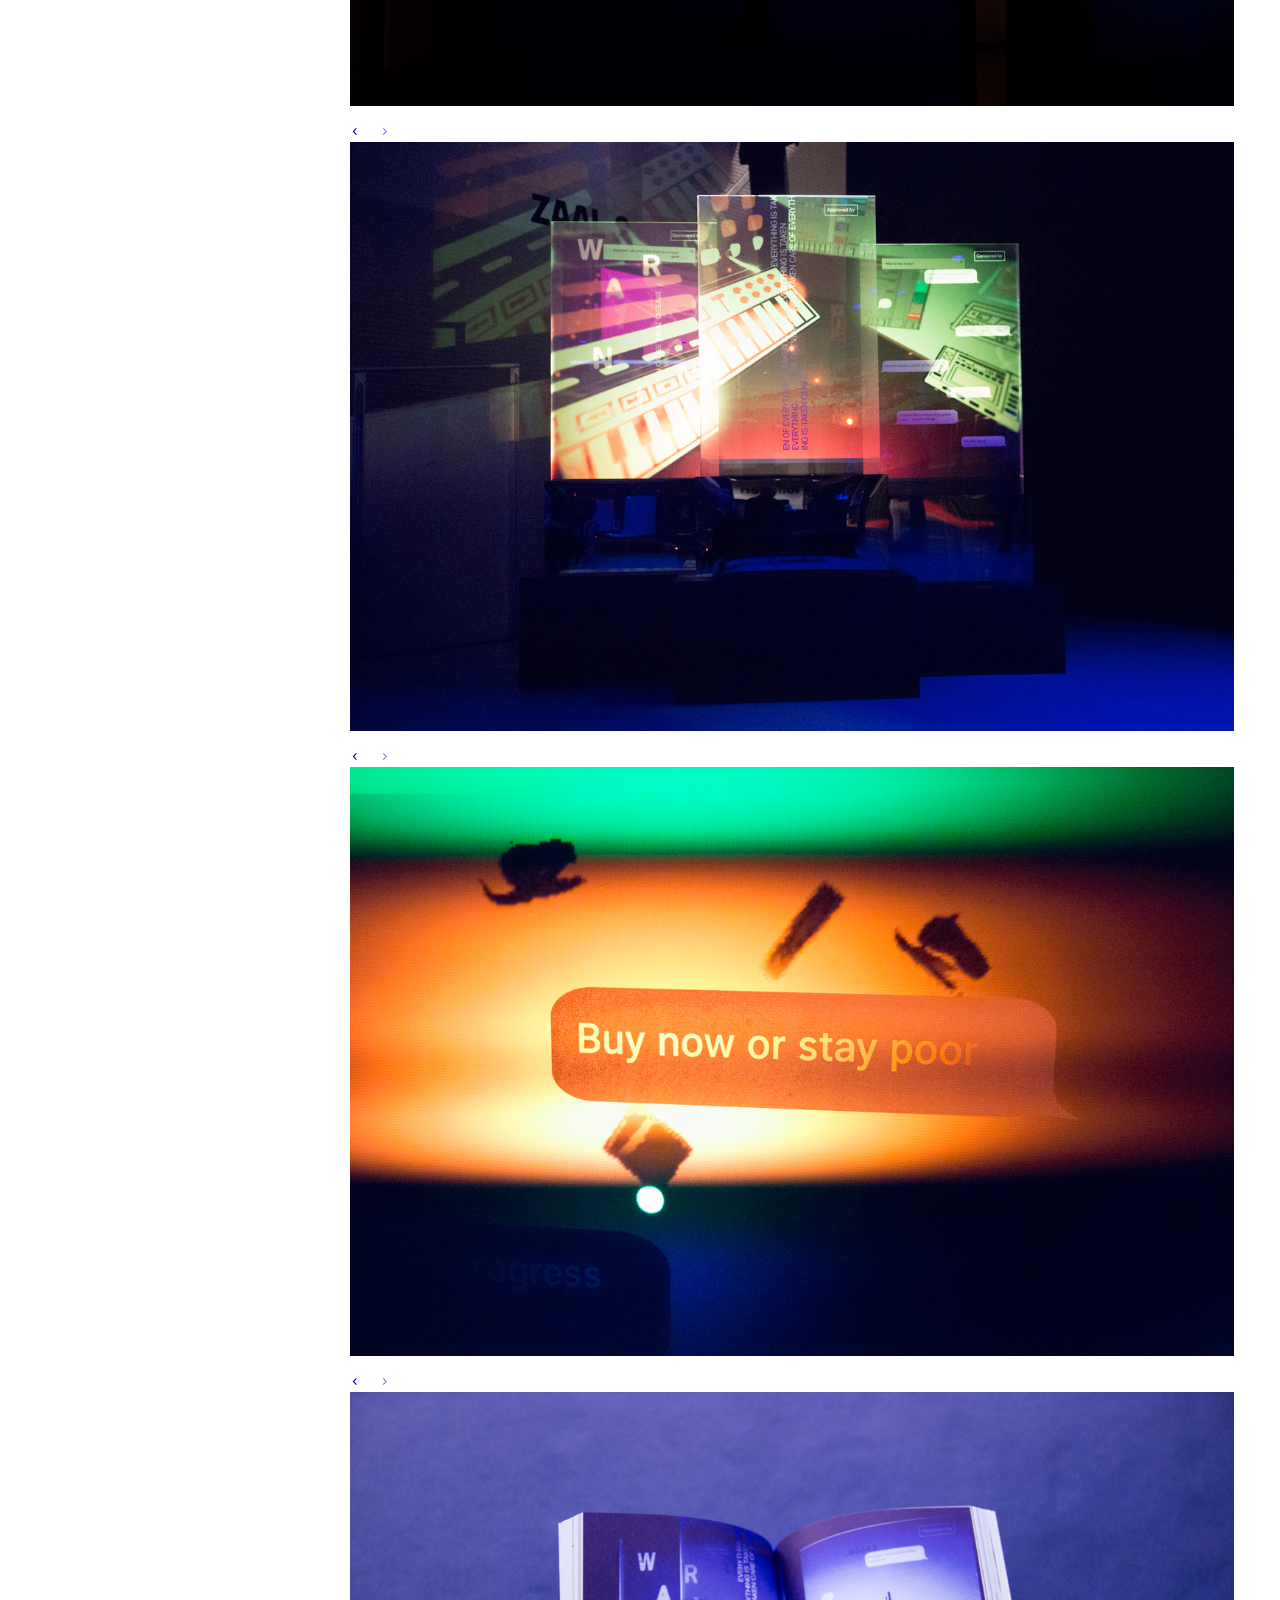
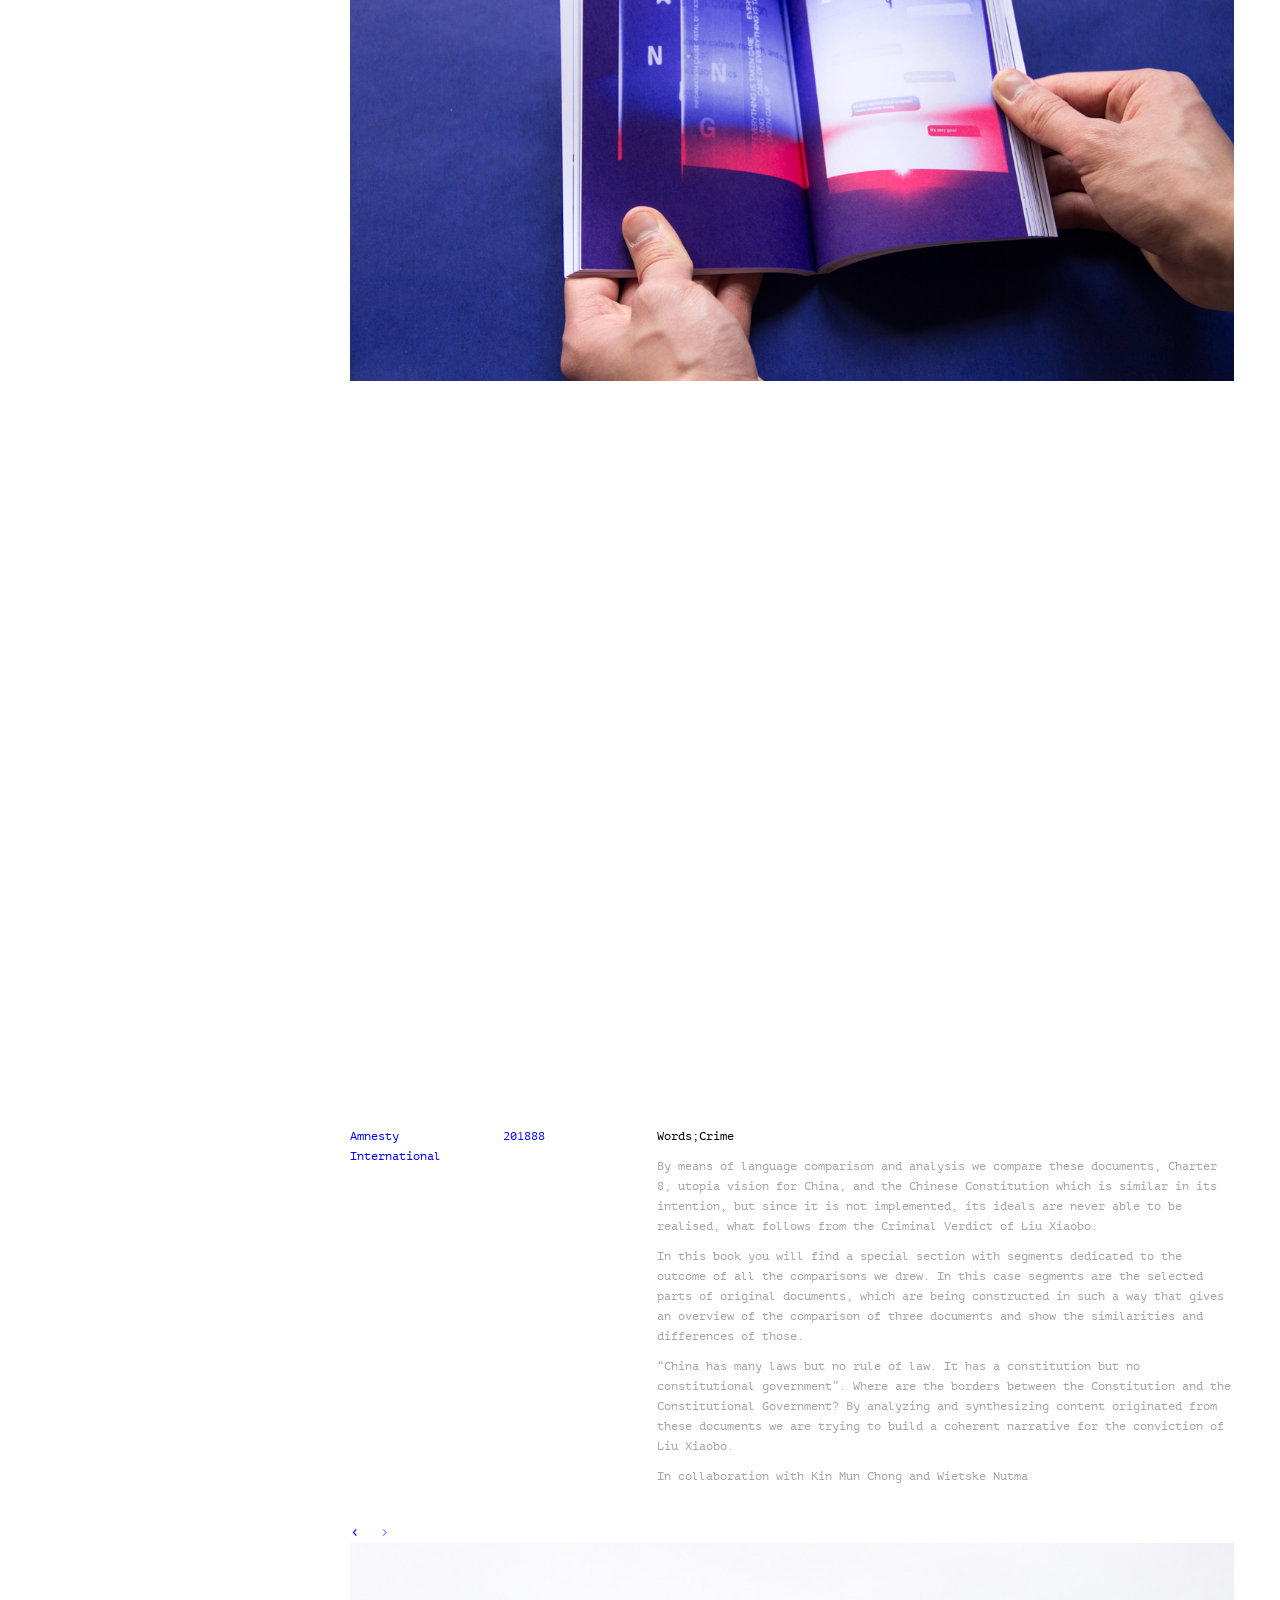
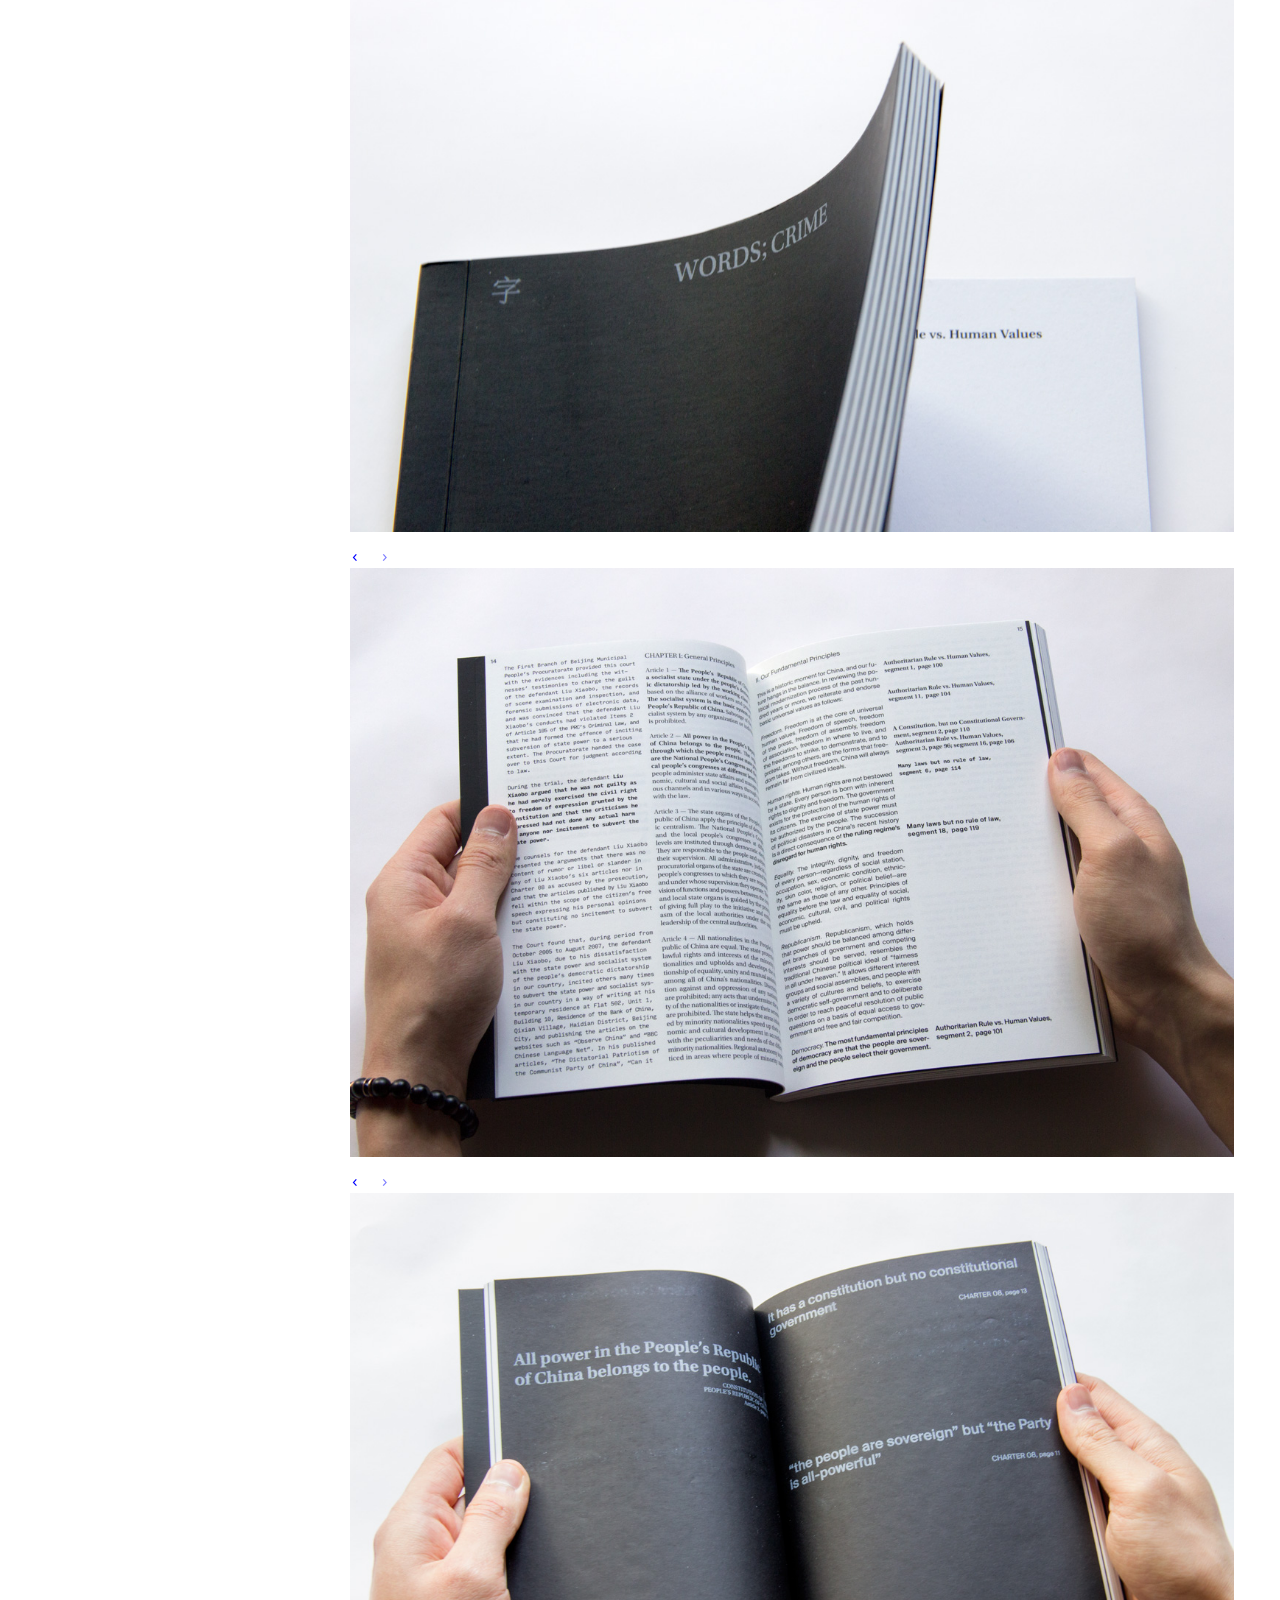
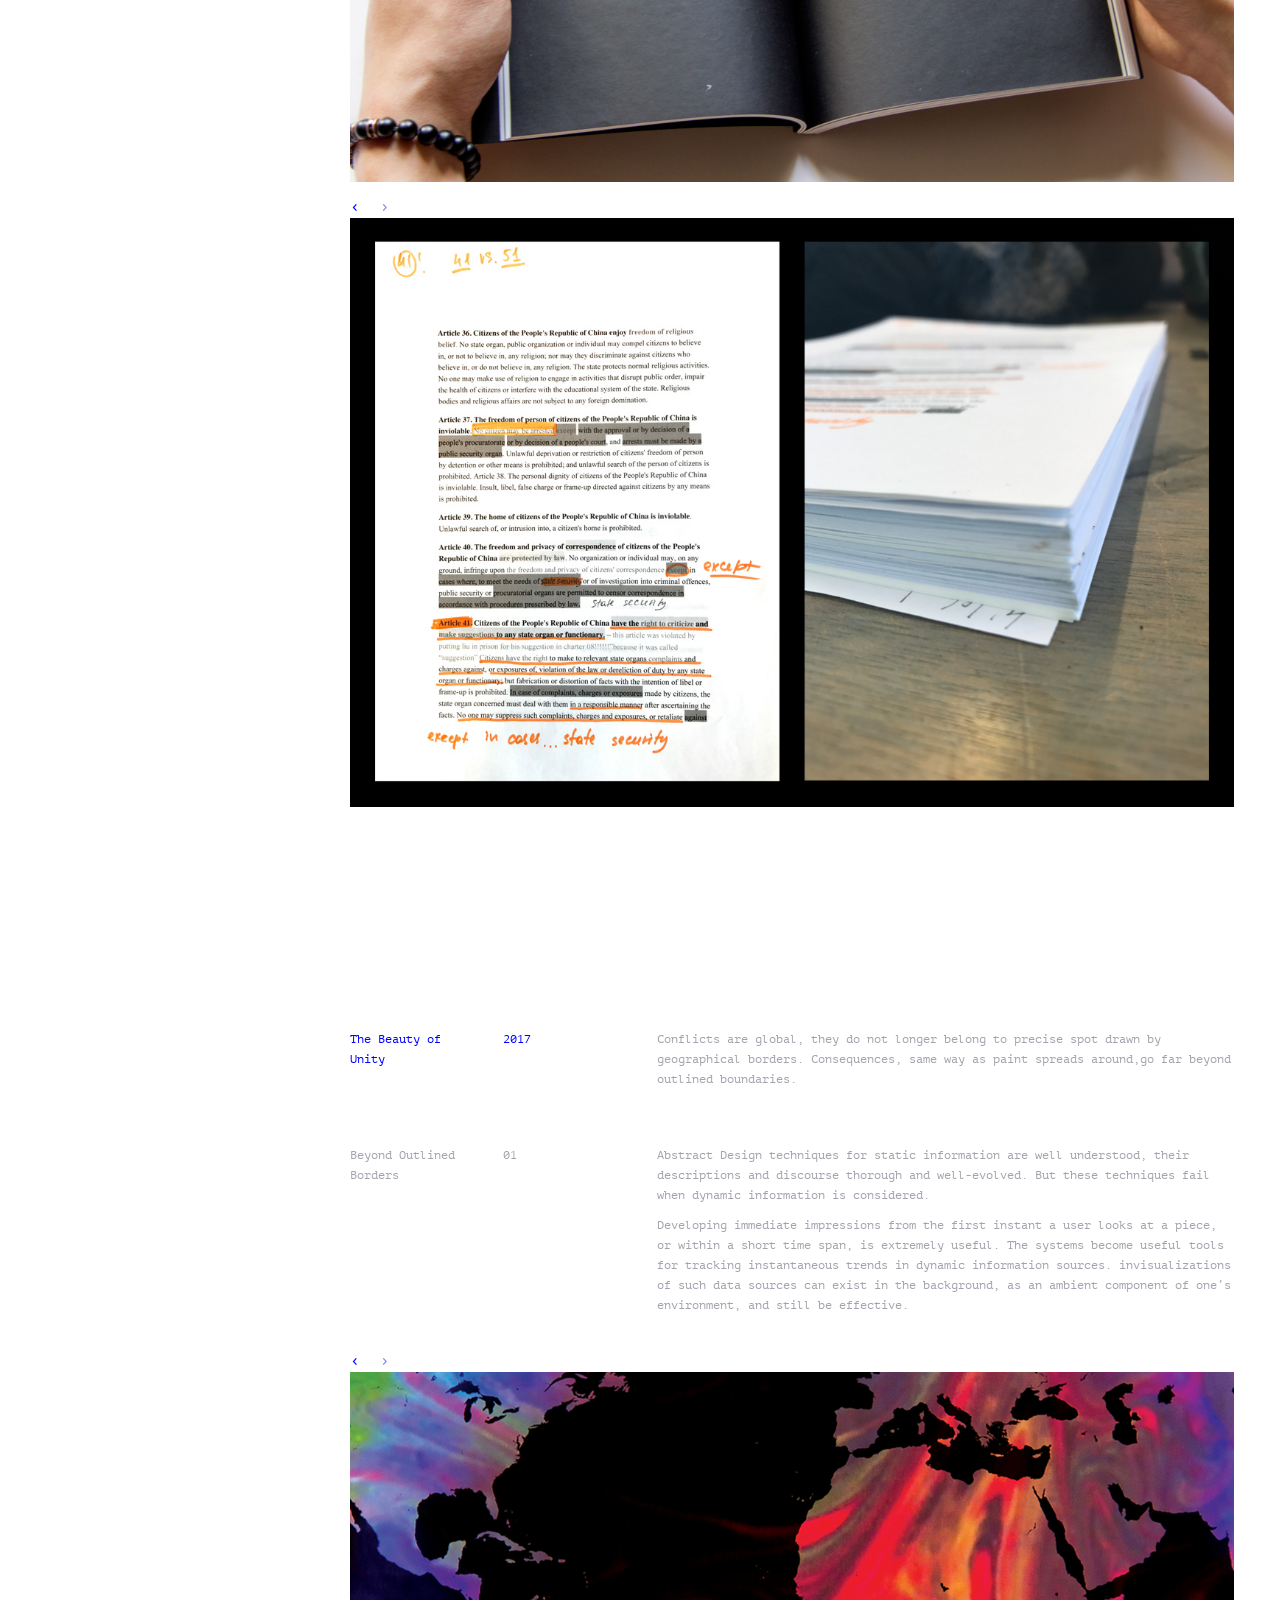
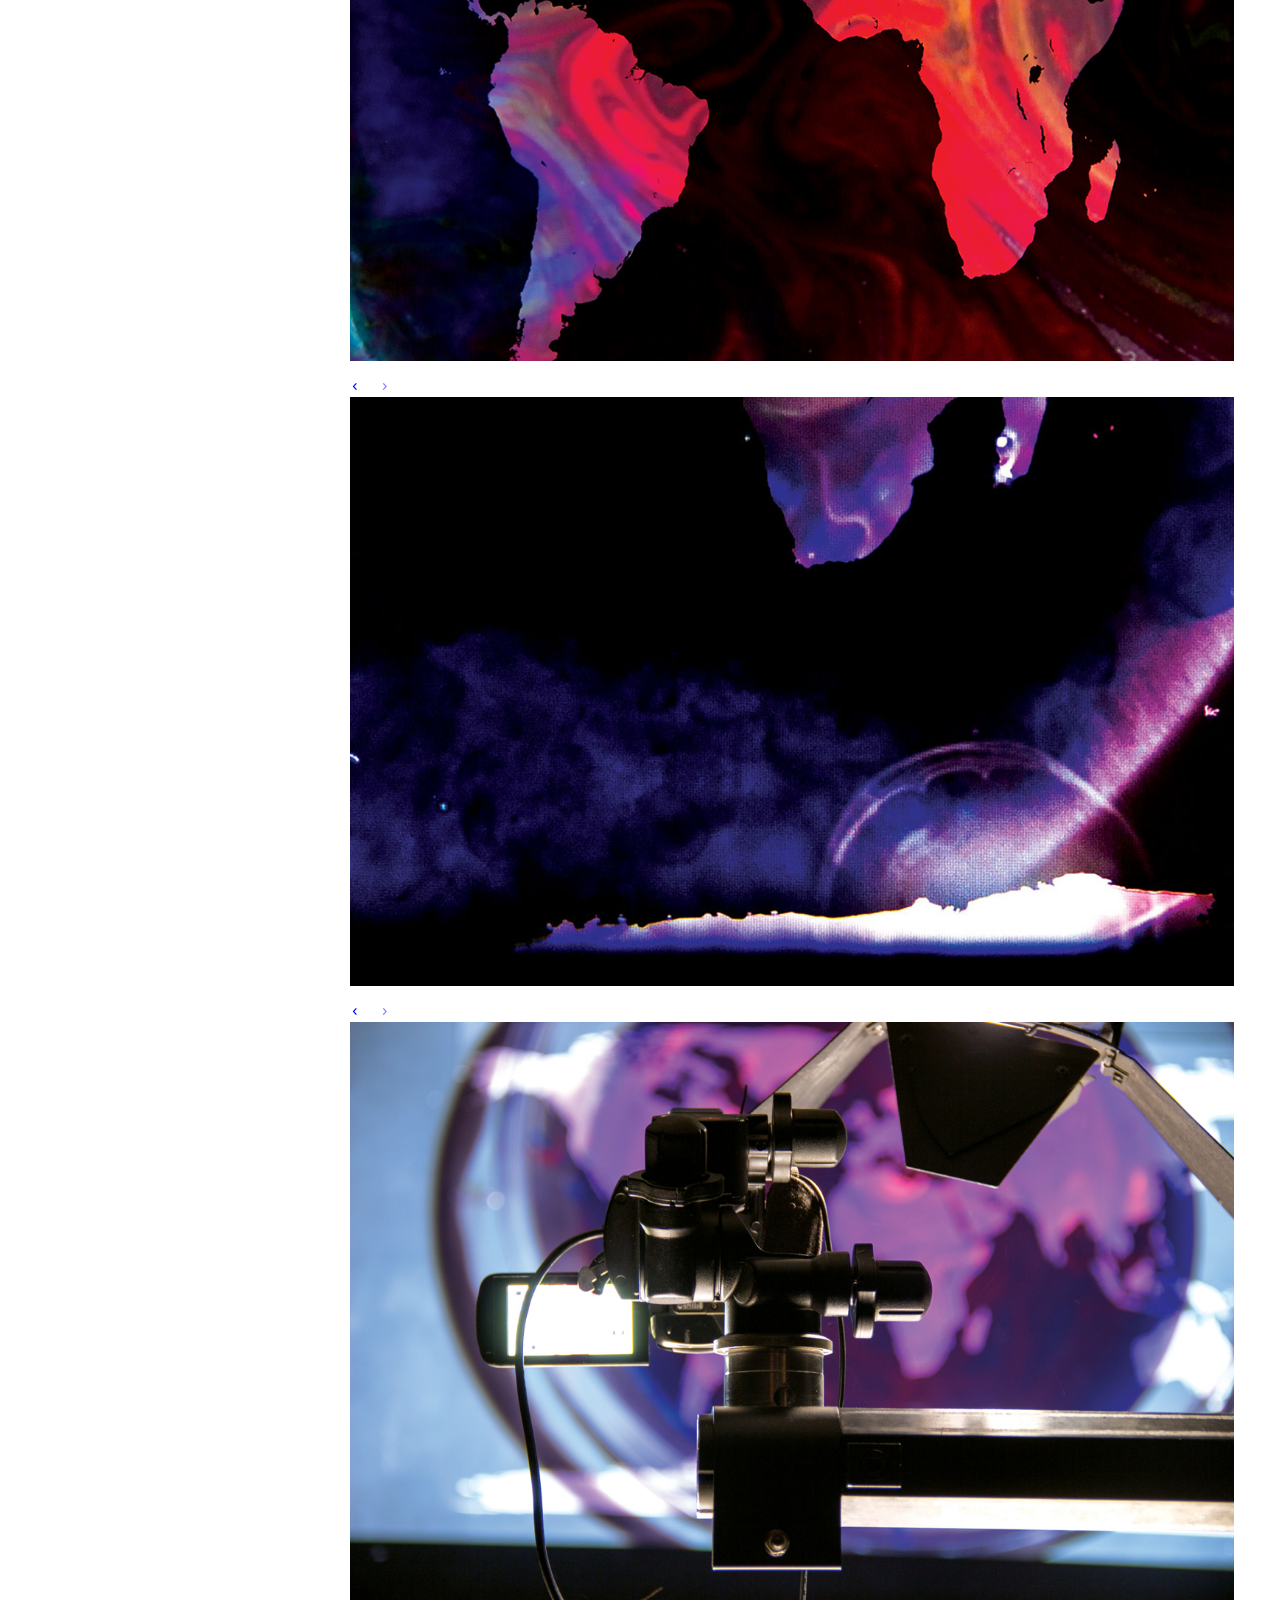
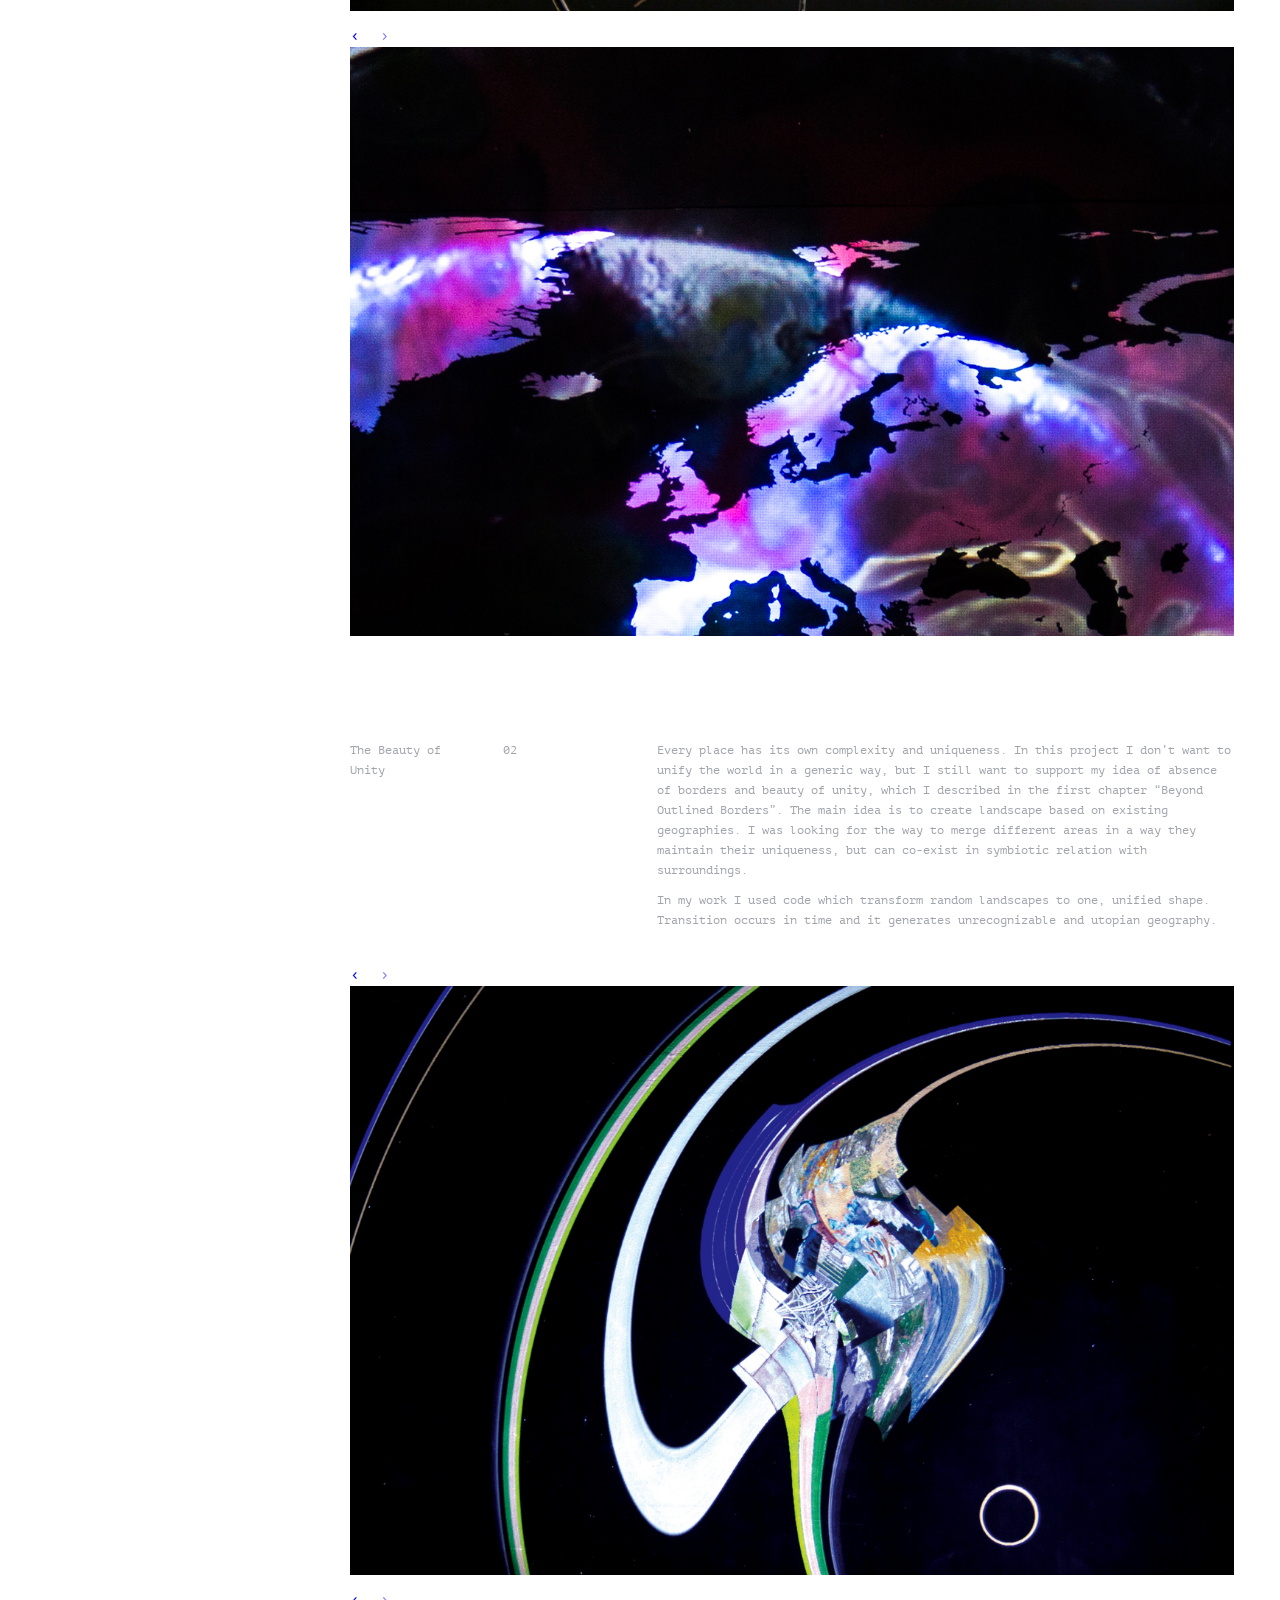
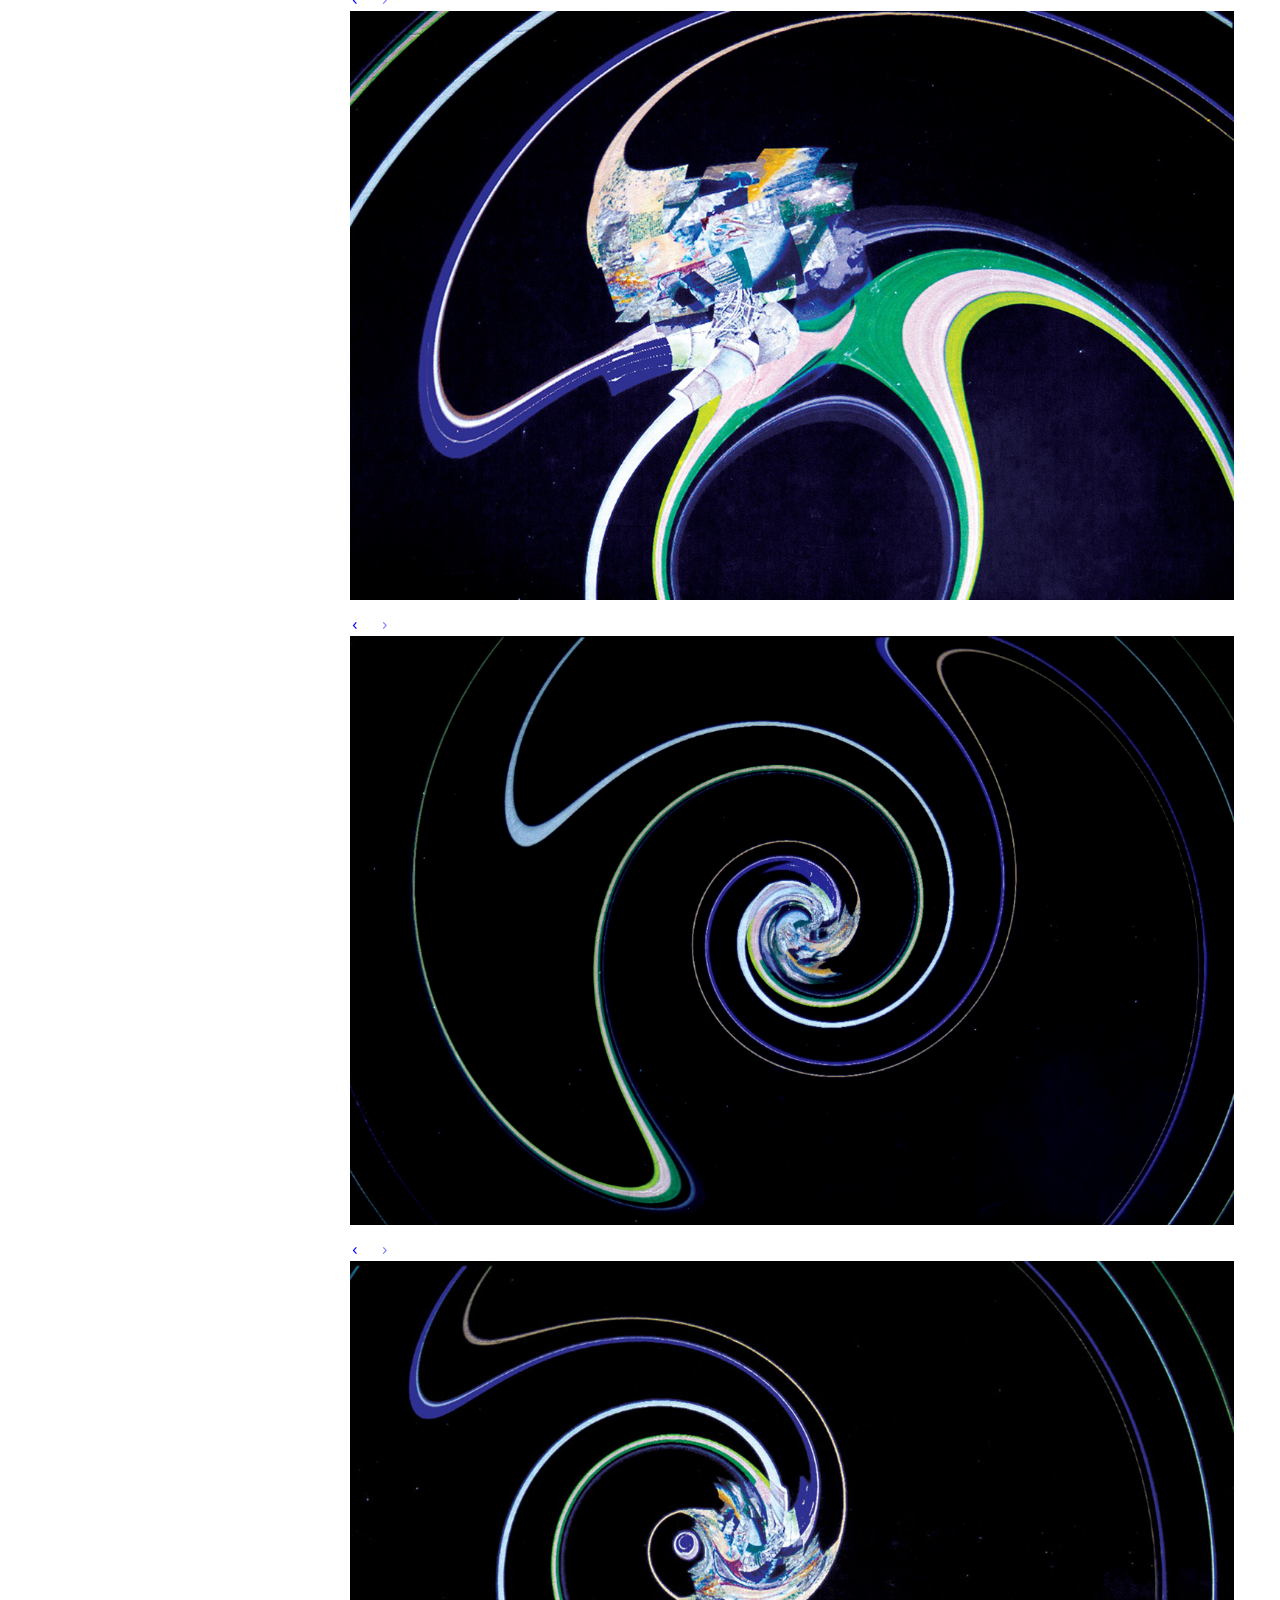
==== commit 879a254c: "changes" ====
--- a/index.html
+++ b/index.html
@@ -30,6 +30,51 @@
 	</form>
 
 	<div class="middle">
+
+		<section class="portfolio-item" id="graduation">
+			
+			<div class="introduction">	
+				<div class="half">
+					<h2>Continuum Elevation</h2>
+				</div>
+				<div class="half-last">
+					<p>2019</p>
+				</div>
+
+			</div>
+
+			<div class="description">
+				<p>A balcony, unlike a terrace or loggia, is cellular and isolated. Standing on a balcony, one has the privilege of greater privacy, elevation, and breadth of view. Continuum Elevation explores power relations inherent to verticality — the shift in perspective that divides the ones above from the ones below. The video installation traces the notion of verticality in today’s world — a time characterised by “seeing all”, with scant knowledge and interest in those on the ground.</p>
+				<p>One unavoidable fact of the balcony is that it will always be higher on display, thus creating a hierarchy between the observer and the observed scene. This hierarchy is the representation of power.</p>
+				<p>Even though a balcony might seem as an element of former power, the verticality was never about the height, but the matter of difference. What does it mean to be above or below in today’s world, in time obsessed with seeing all, combined, however, with an almost complete absence of knowledge about, and media coverage of, those on the ground?</p>
+				<p> 
+					<a href="https://kabk.github.io/go-theses-19-katsiaryna-banar/" target="_blank">Continuum Elevation</a></p>
+				<p class="small"> The Hague, Netherlands </p>
+
+    		</div>
+
+
+        	<div class="card">
+            	<img src="images/graduation/graduation-1-vis.jpg" alt="Card Back">
+			 </div>  
+			 
+         	<div class="card">
+				<img src="images/graduation/graduation-2-vis.jpg" alt="Card Back">
+				<img src="images/graduation//graduation-1-invis.jpg" class="img-top lazyload" alt="Card Front">
+			 </div>             
+			 
+			 <div class="card">
+				<img src="images/graduation//graduation-2-invis.jpg" alt="Card Front">
+         	</div>
+
+        	
+        	<div class="card">
+            	<img src="images/graduation/graduation-3-vis.jpg" alt="Card Back">
+         	</div>
+	
+		</section>
+
+
 
 		<section class="portfolio-item" id="todaysart">
 			
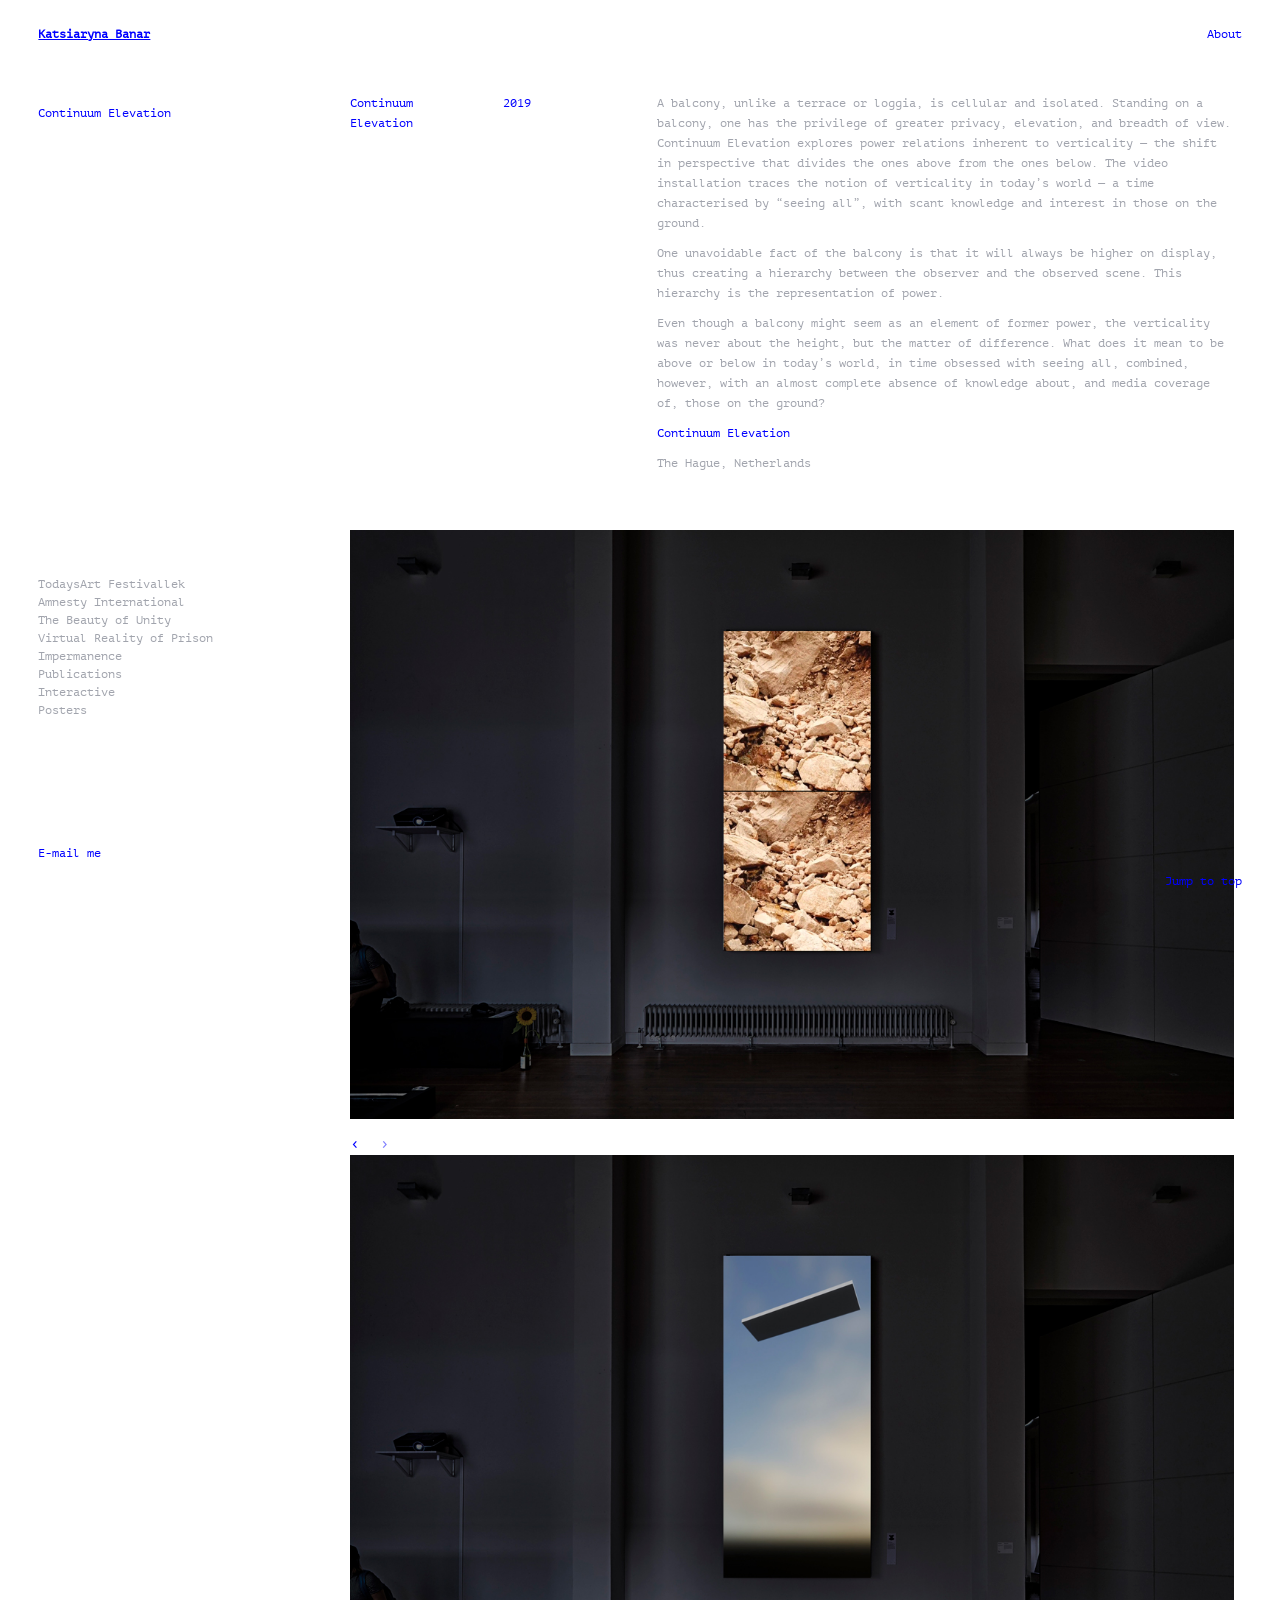
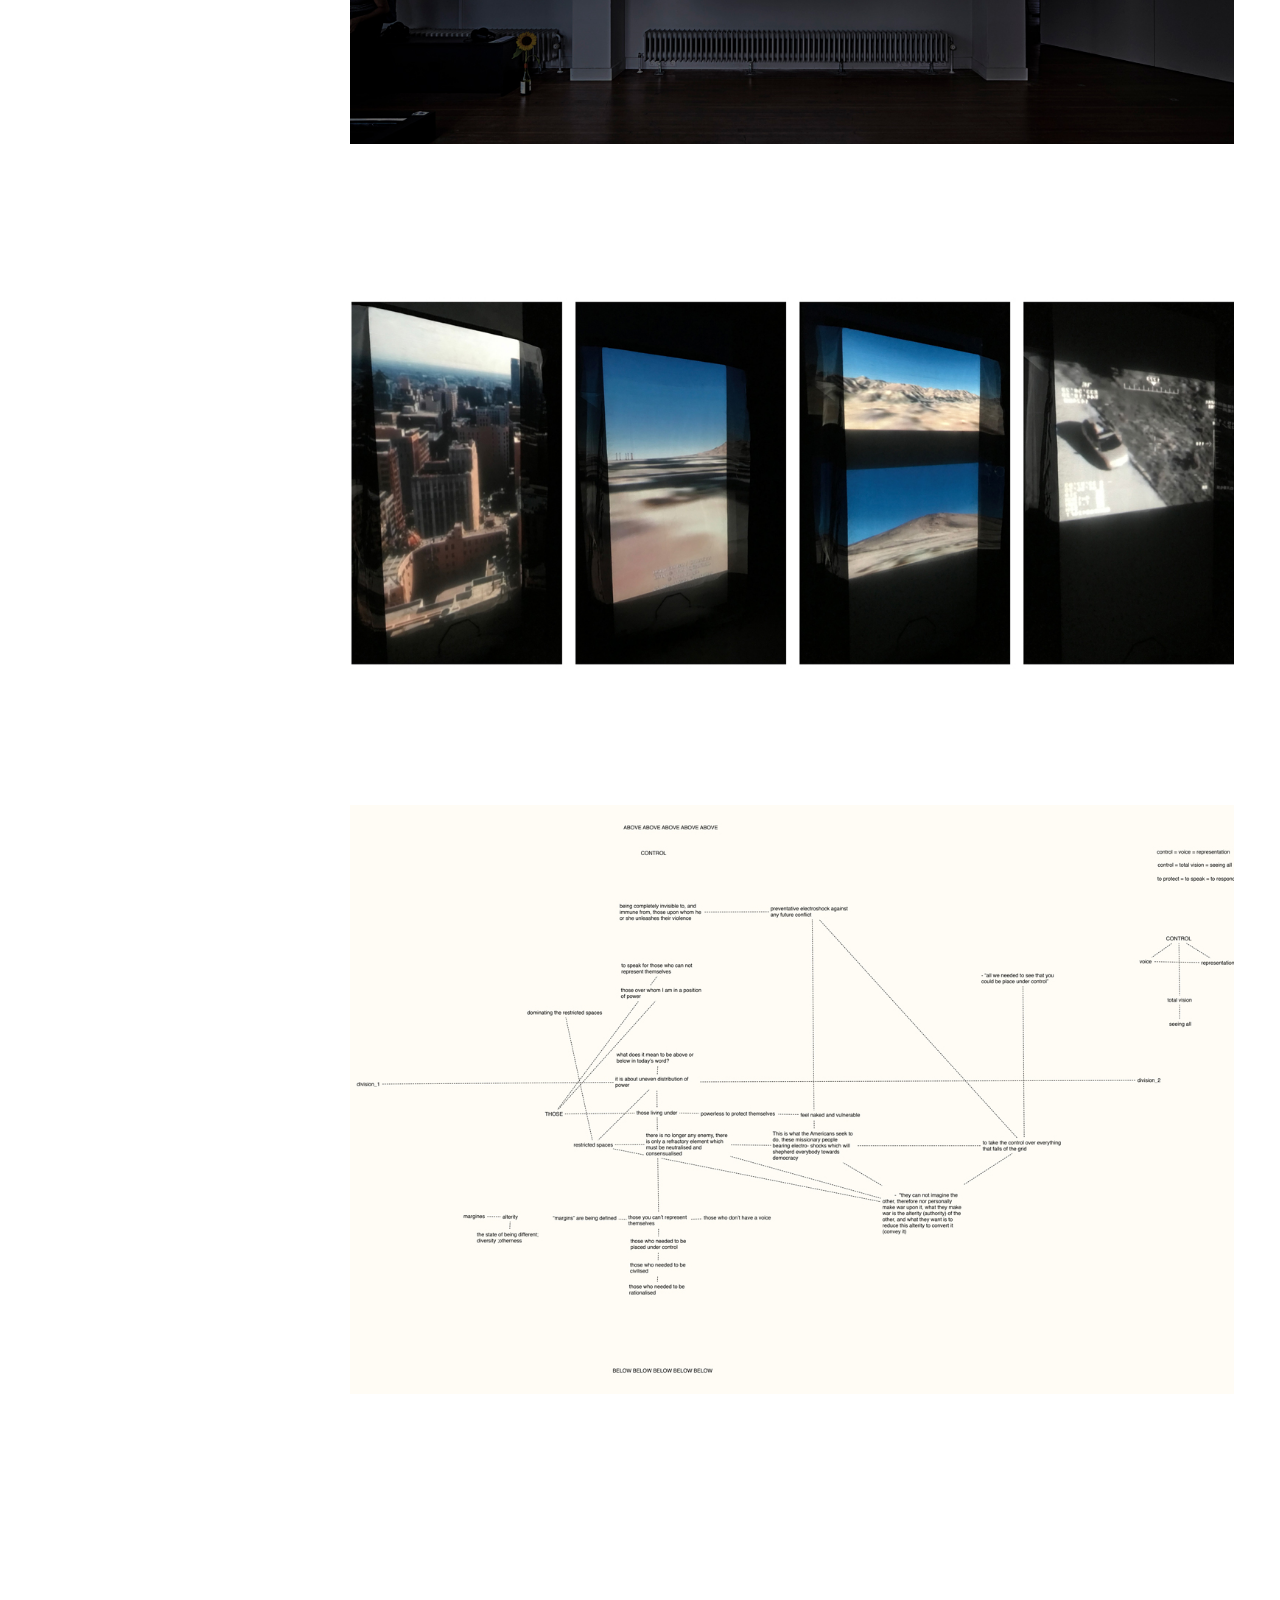
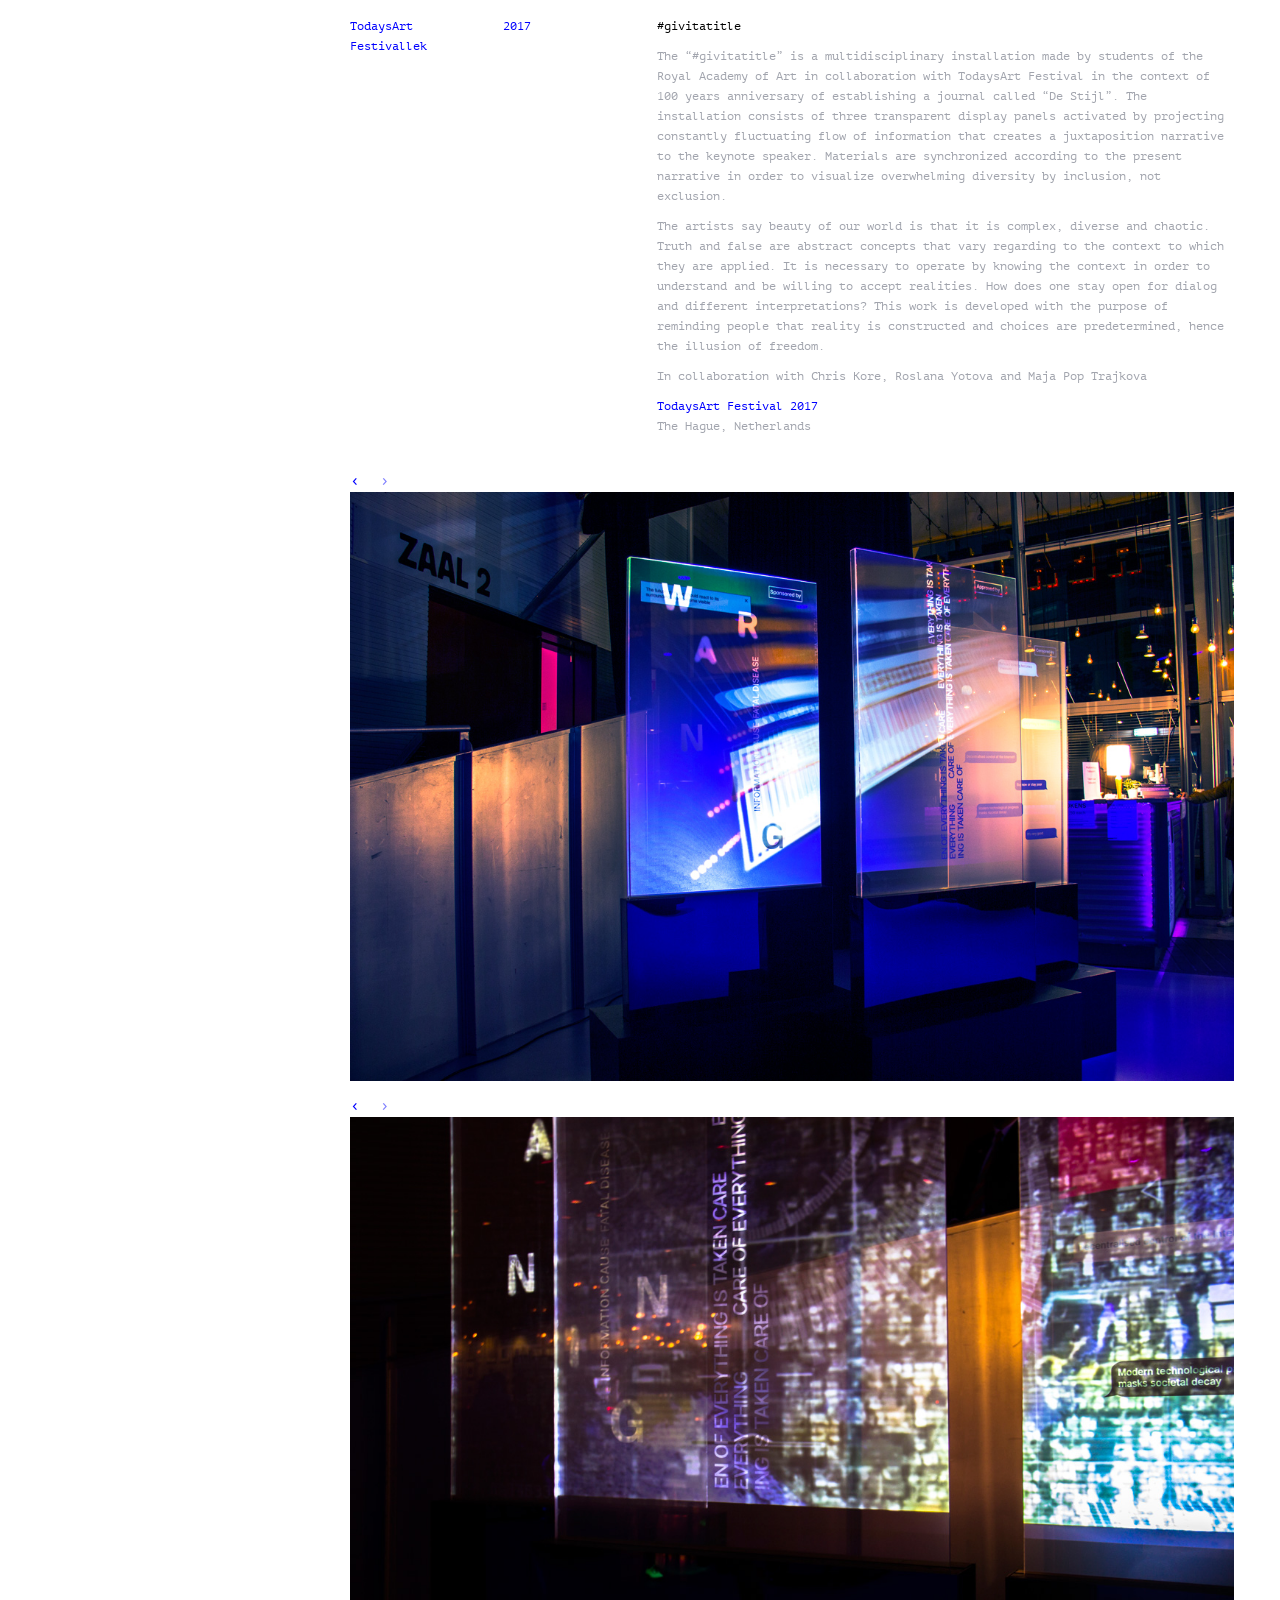
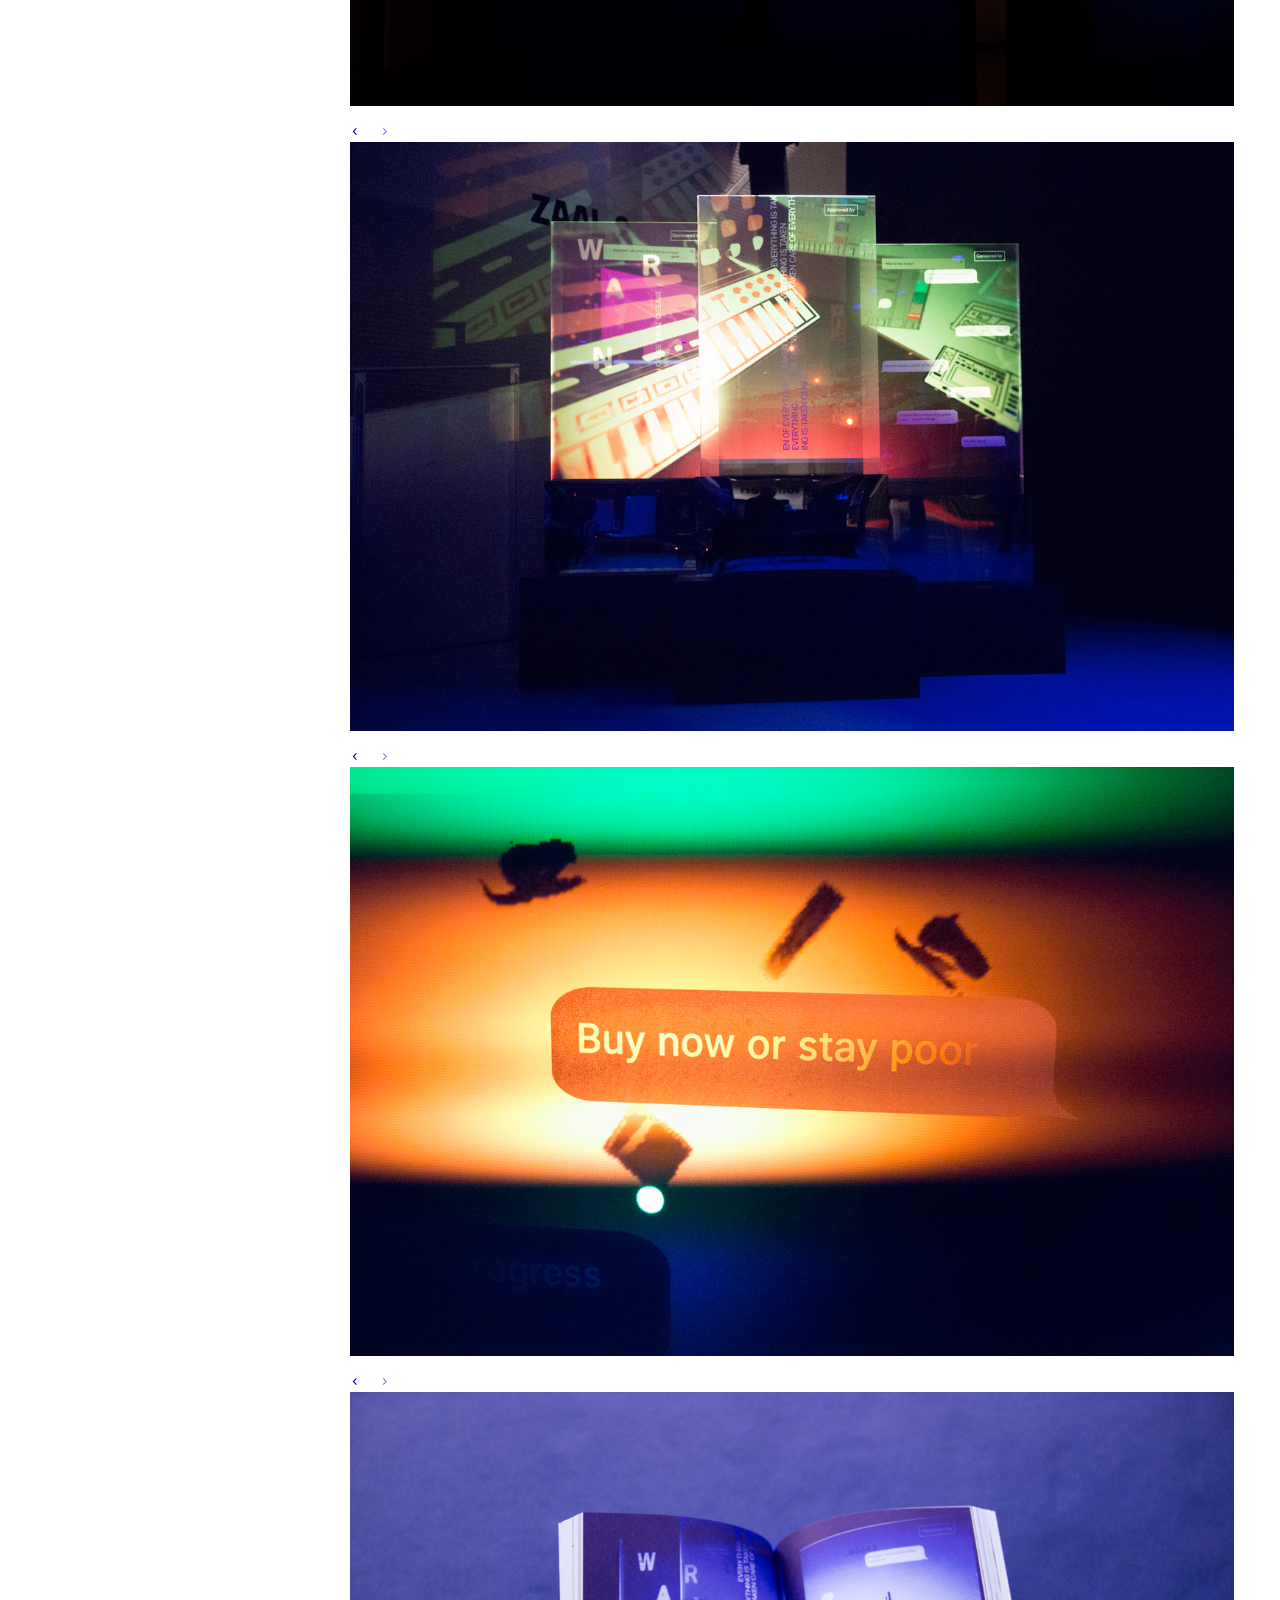
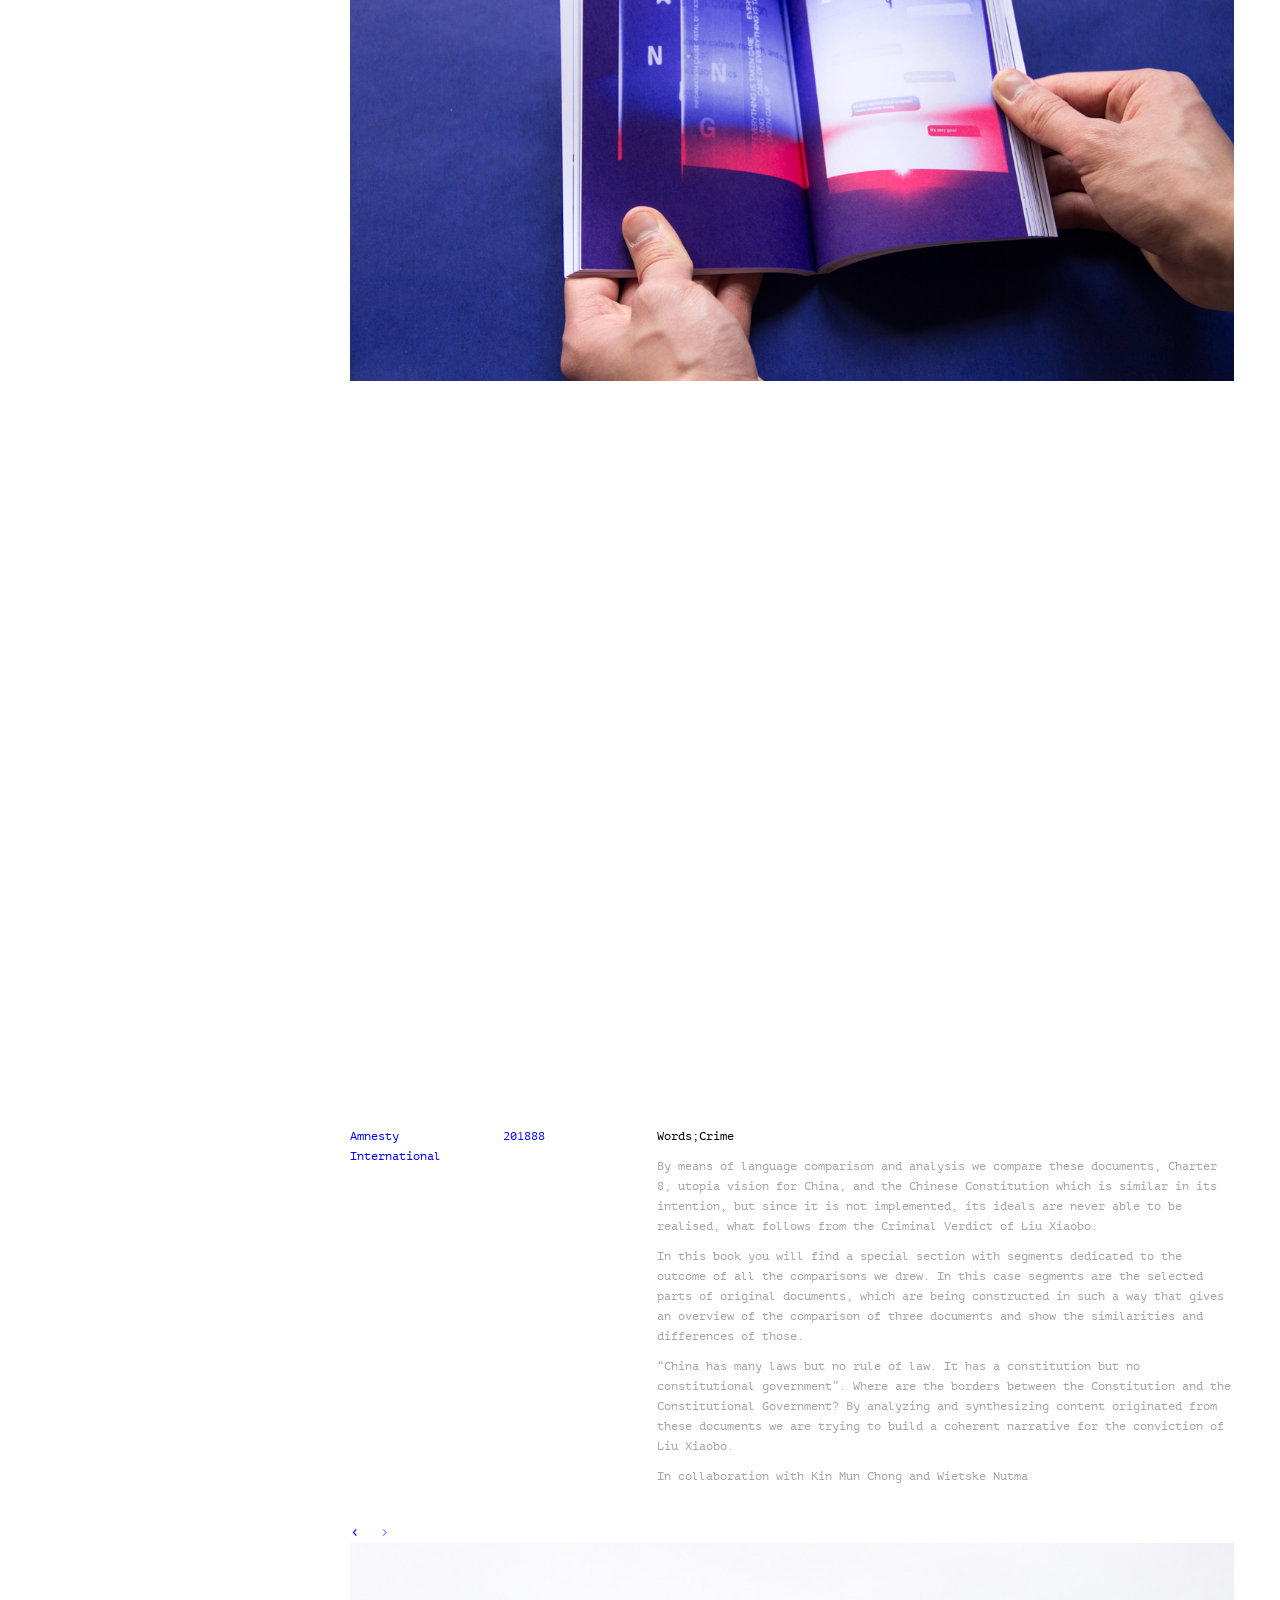
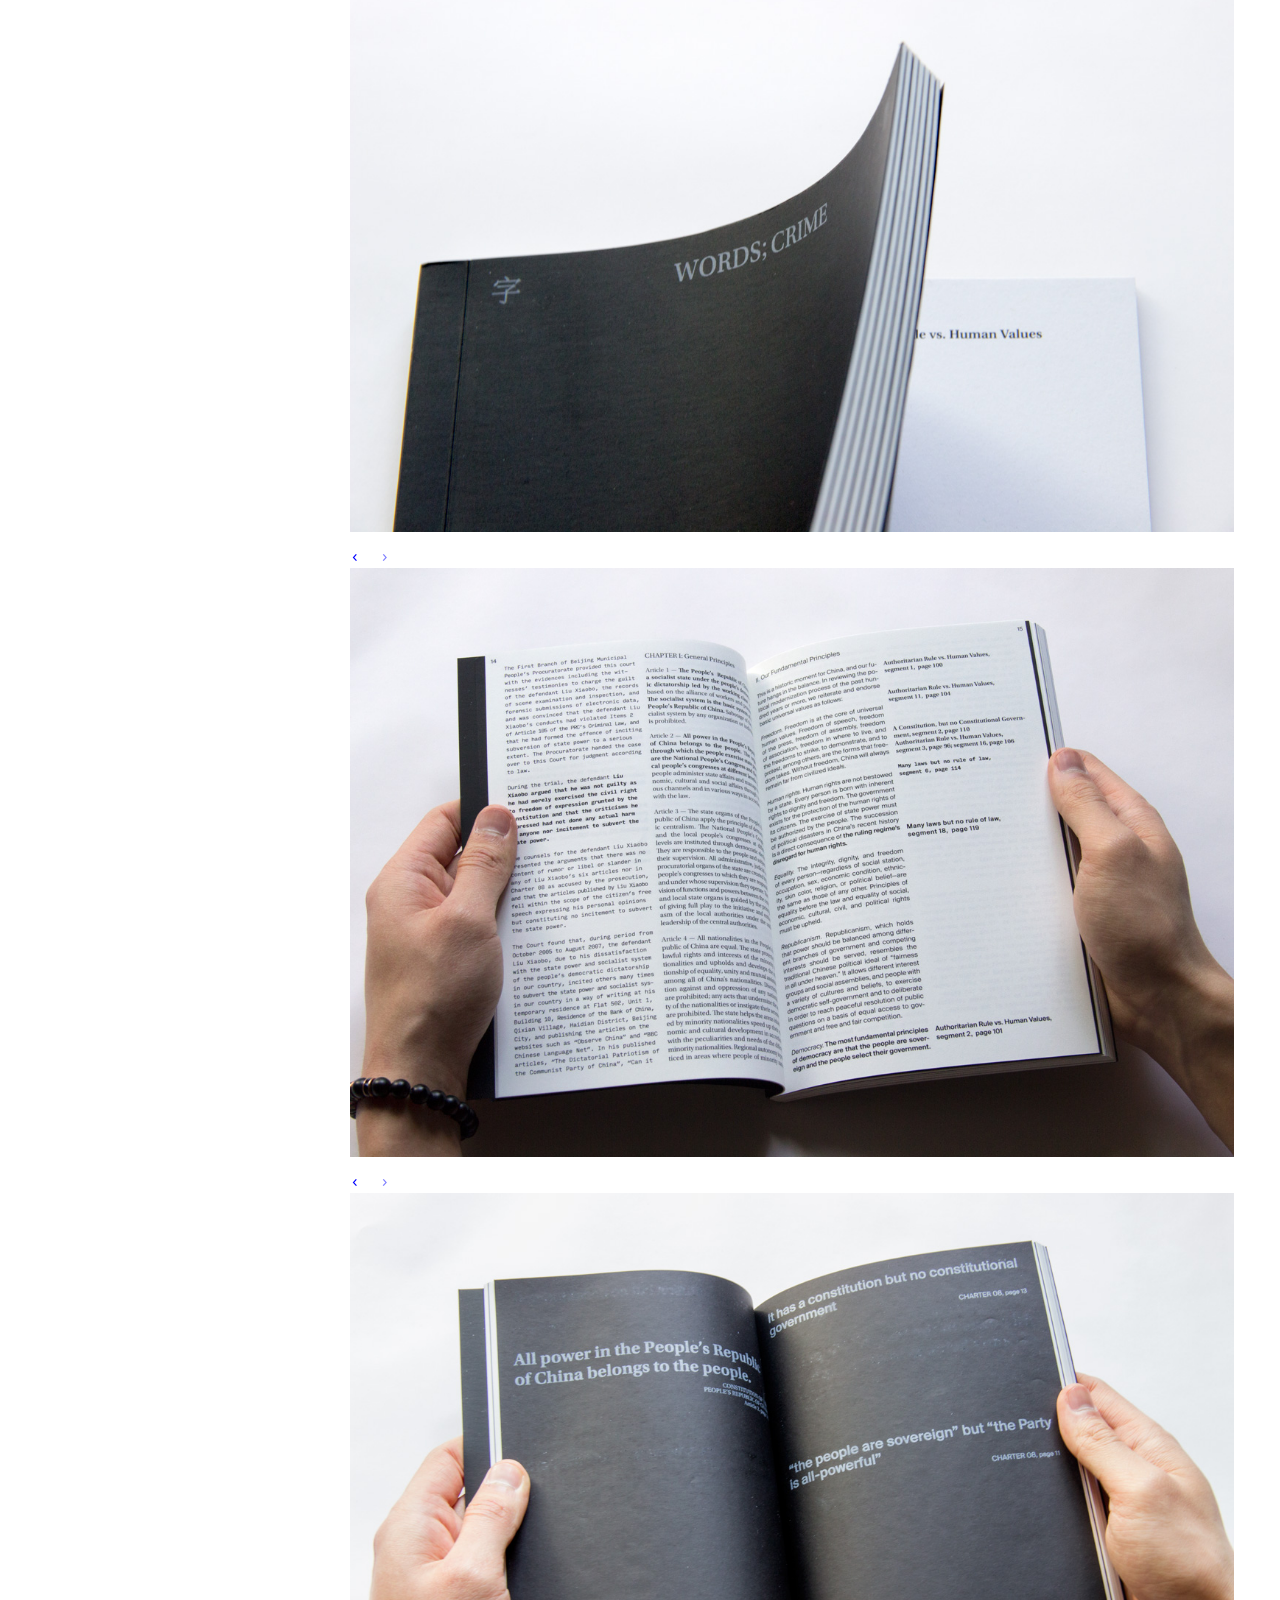
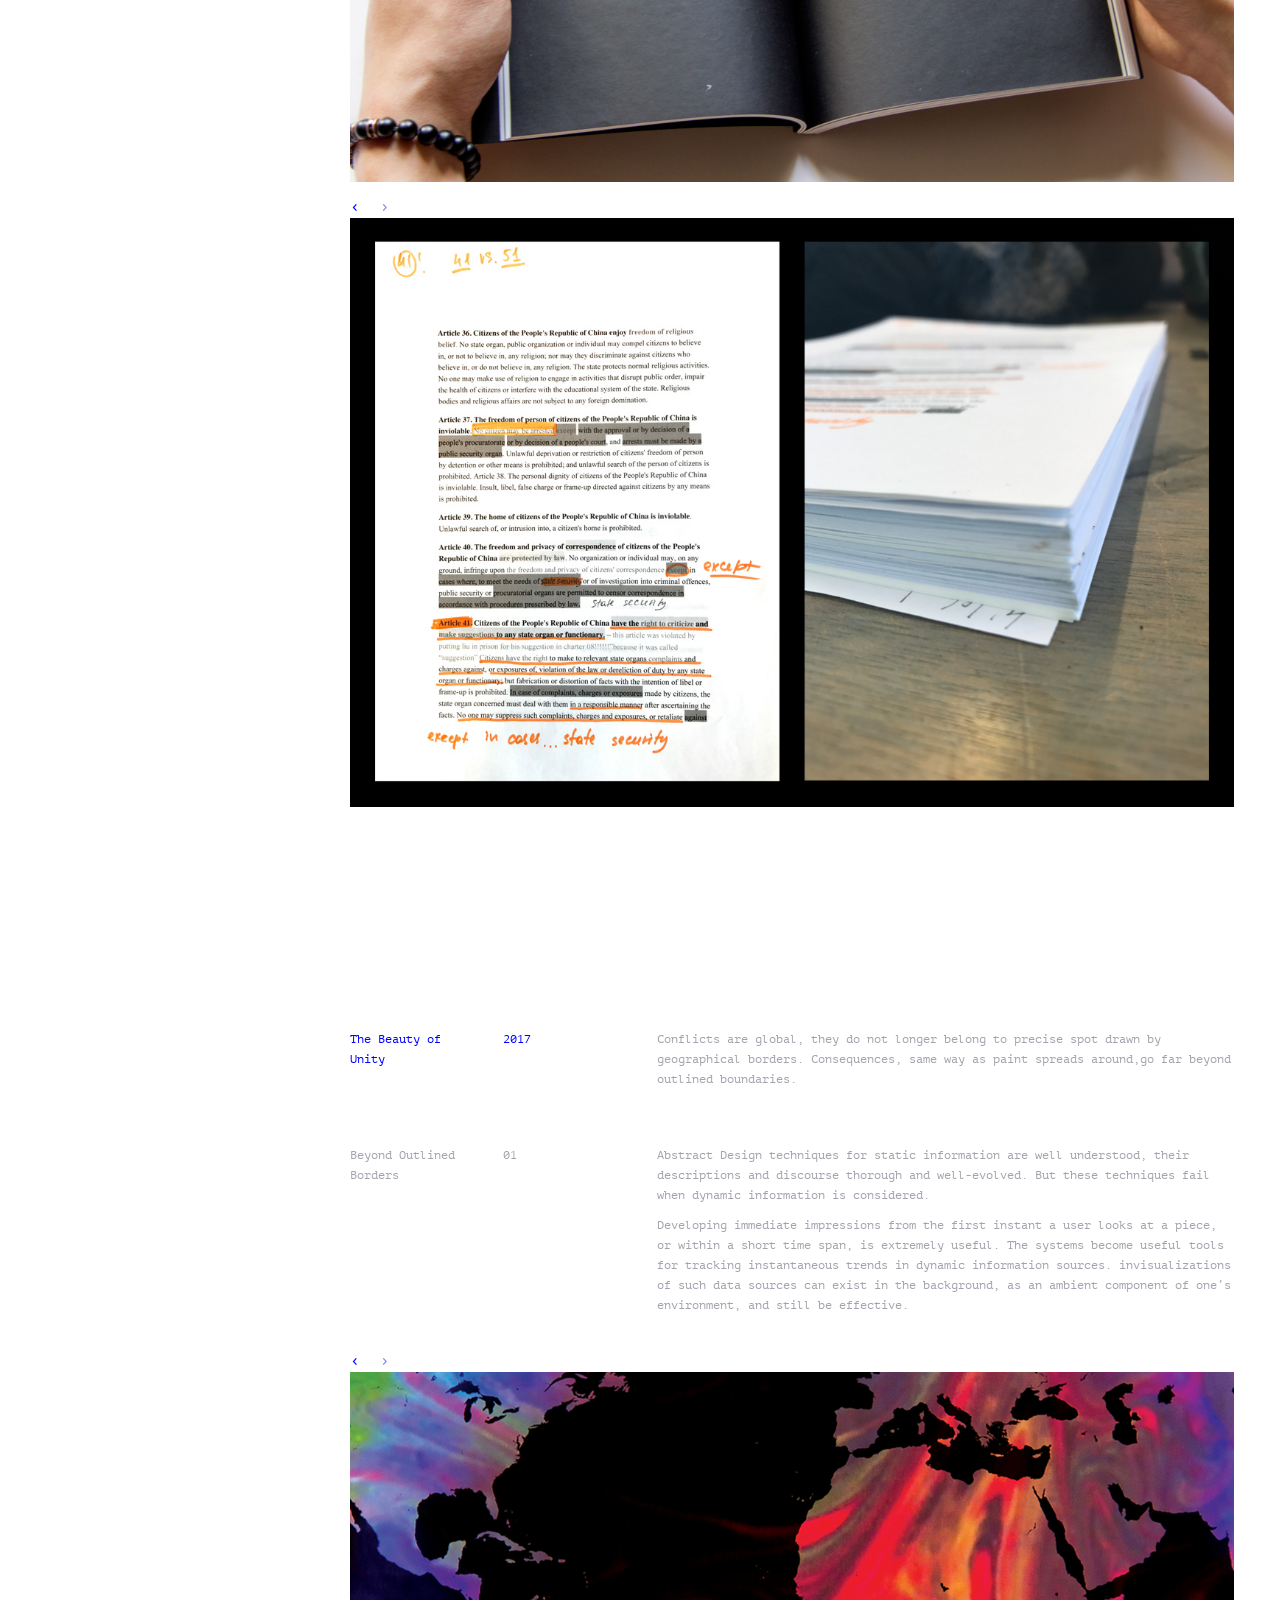
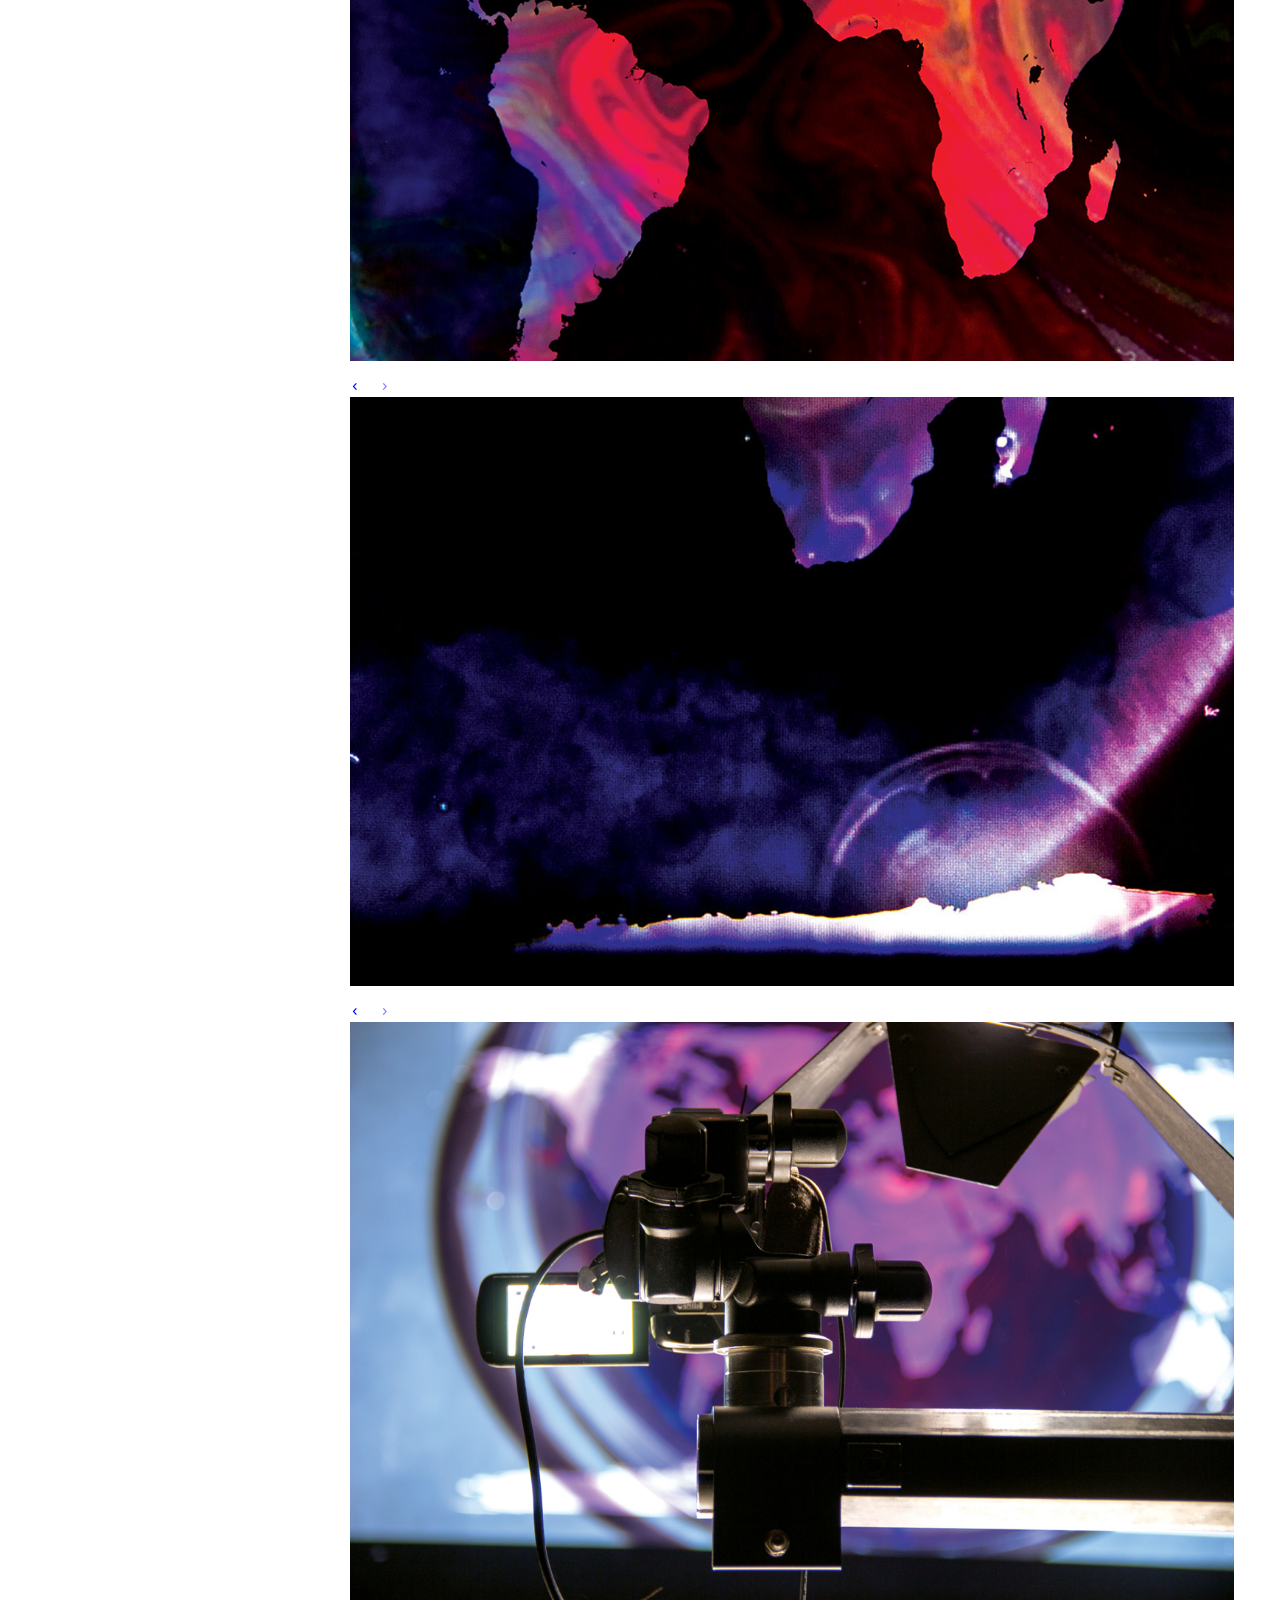
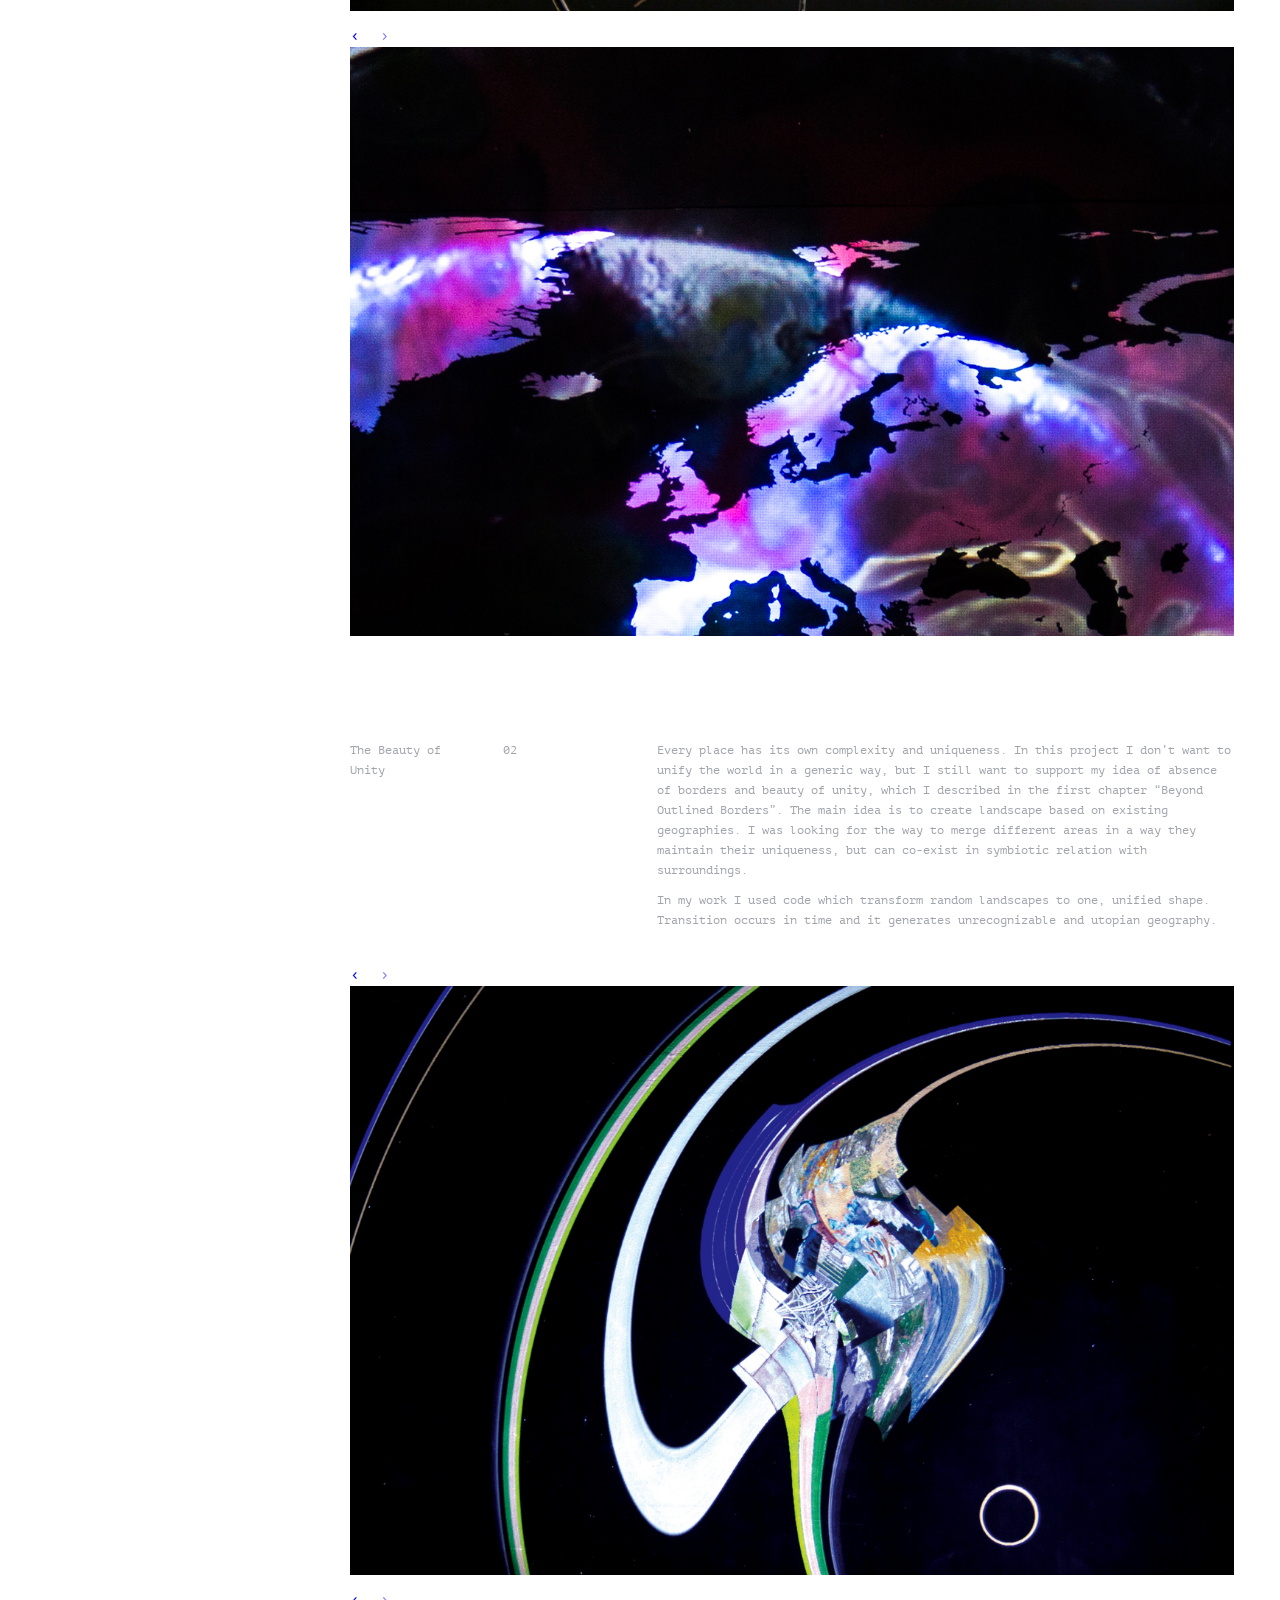
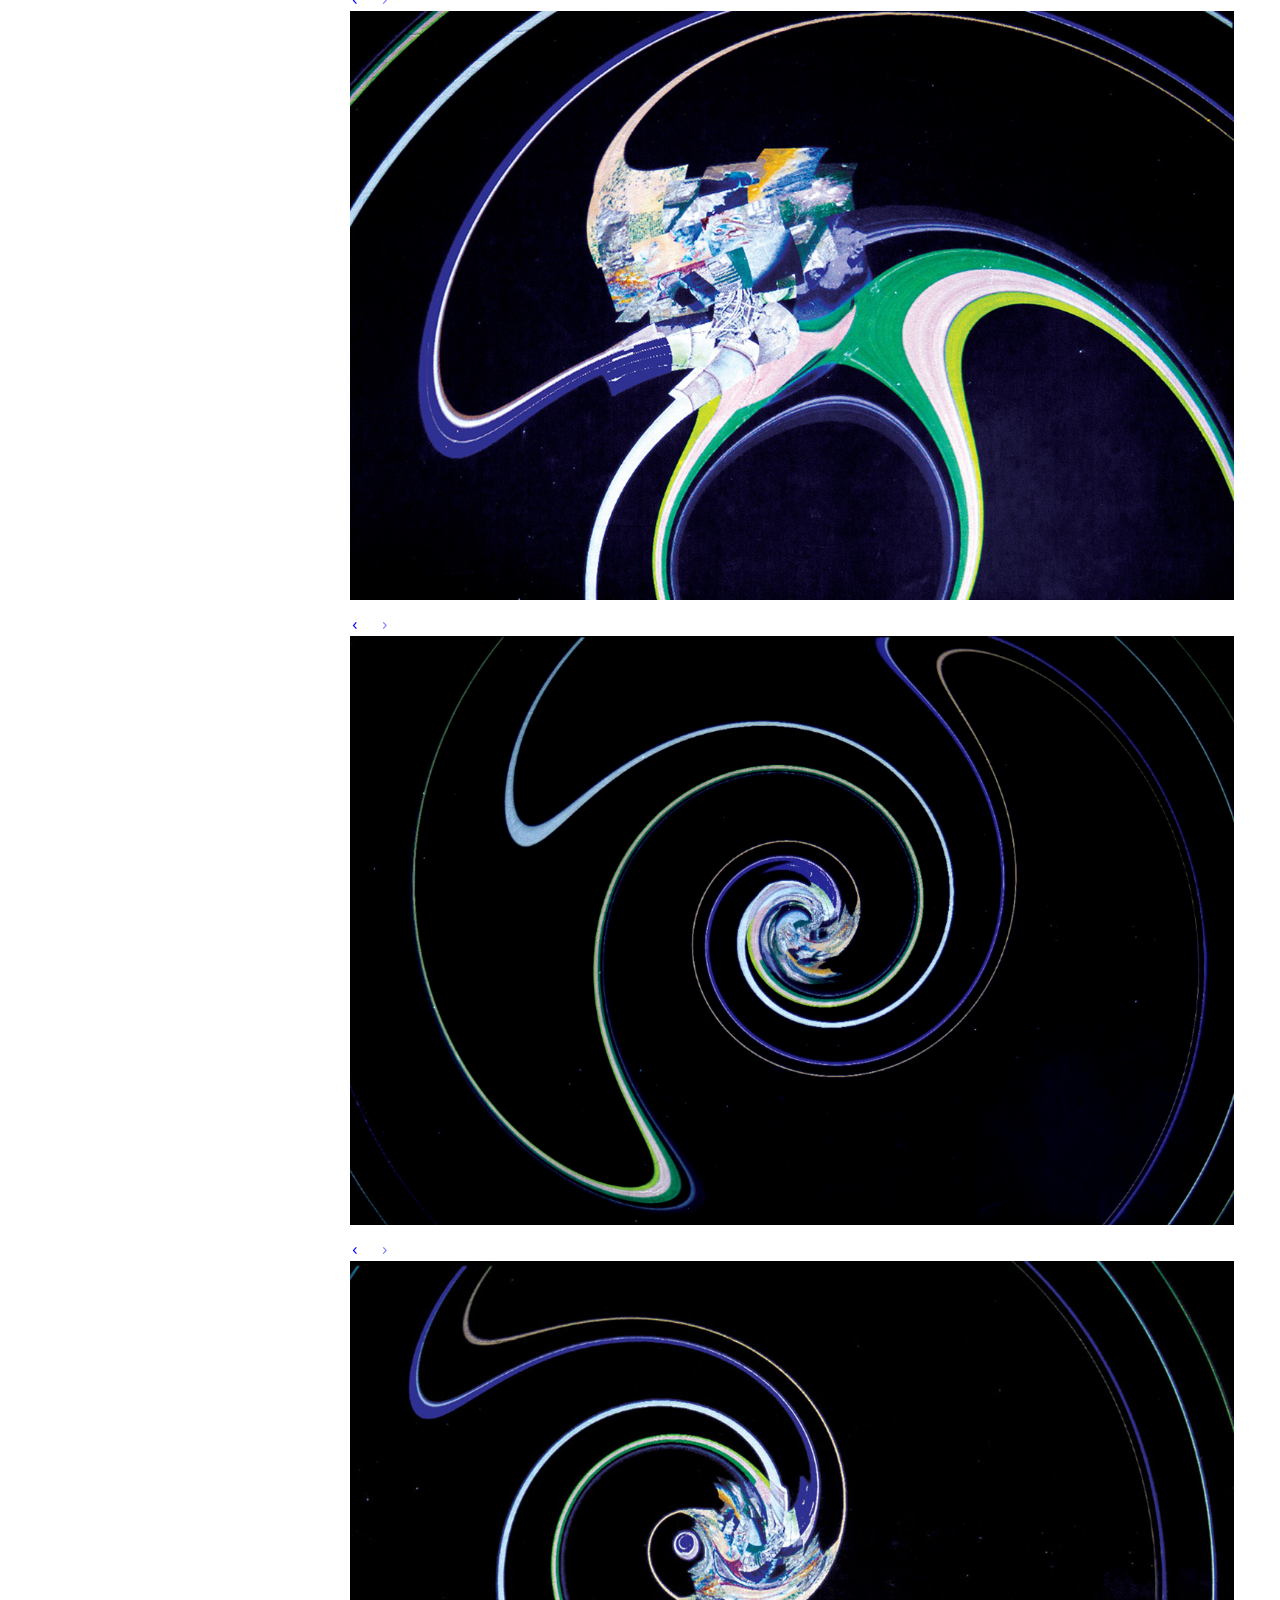
==== commit 7f193198: "noarrows" ====
--- a/index.html
+++ b/index.html
@@ -54,7 +54,7 @@
     		</div>
 
 
-        	<div class="card">
+        	<div class="card-without">
             	<img src="images/graduation/graduation-1-vis.jpg" alt="Card Back">
 			 </div>  
 			 
@@ -63,12 +63,12 @@
 				<img src="images/graduation//graduation-1-invis.jpg" class="img-top lazyload" alt="Card Front">
 			 </div>             
 			 
-			 <div class="card">
+			 <div class="card-without">
 				<img src="images/graduation//graduation-2-invis.jpg" alt="Card Front">
          	</div>
 
         	
-        	<div class="card">
+        	<div class="card-without">
             	<img src="images/graduation/graduation-3-vis.jpg" alt="Card Back">
          	</div>
 	
--- a/css/style.css
+++ b/css/style.css
@@ -269,6 +269,13 @@
   margin-bottom:2em;
   position: relative;
   display: inline-block;
+}
+
+.card-without {
+	width: 100%;
+	margin-bottom:2em;
+	position: relative;
+	display: inline-block;
 }
 
 .card:before,
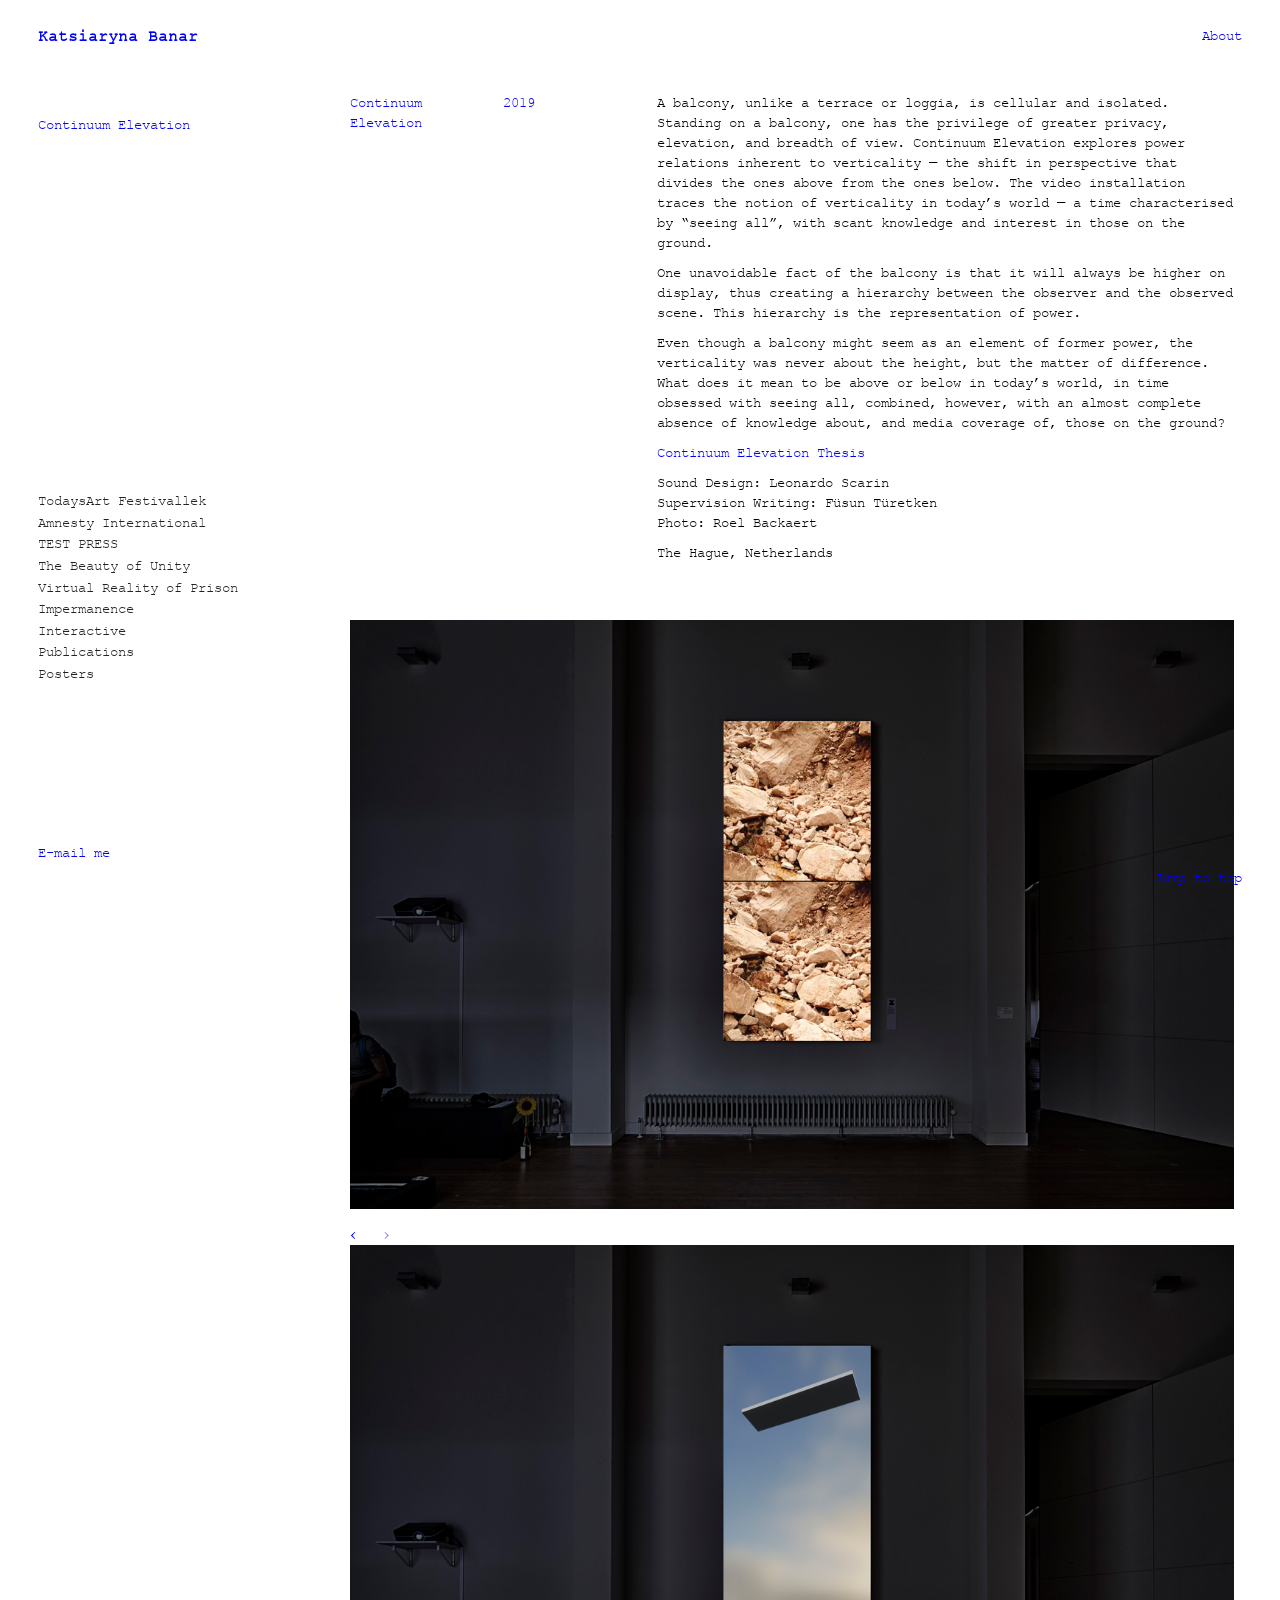
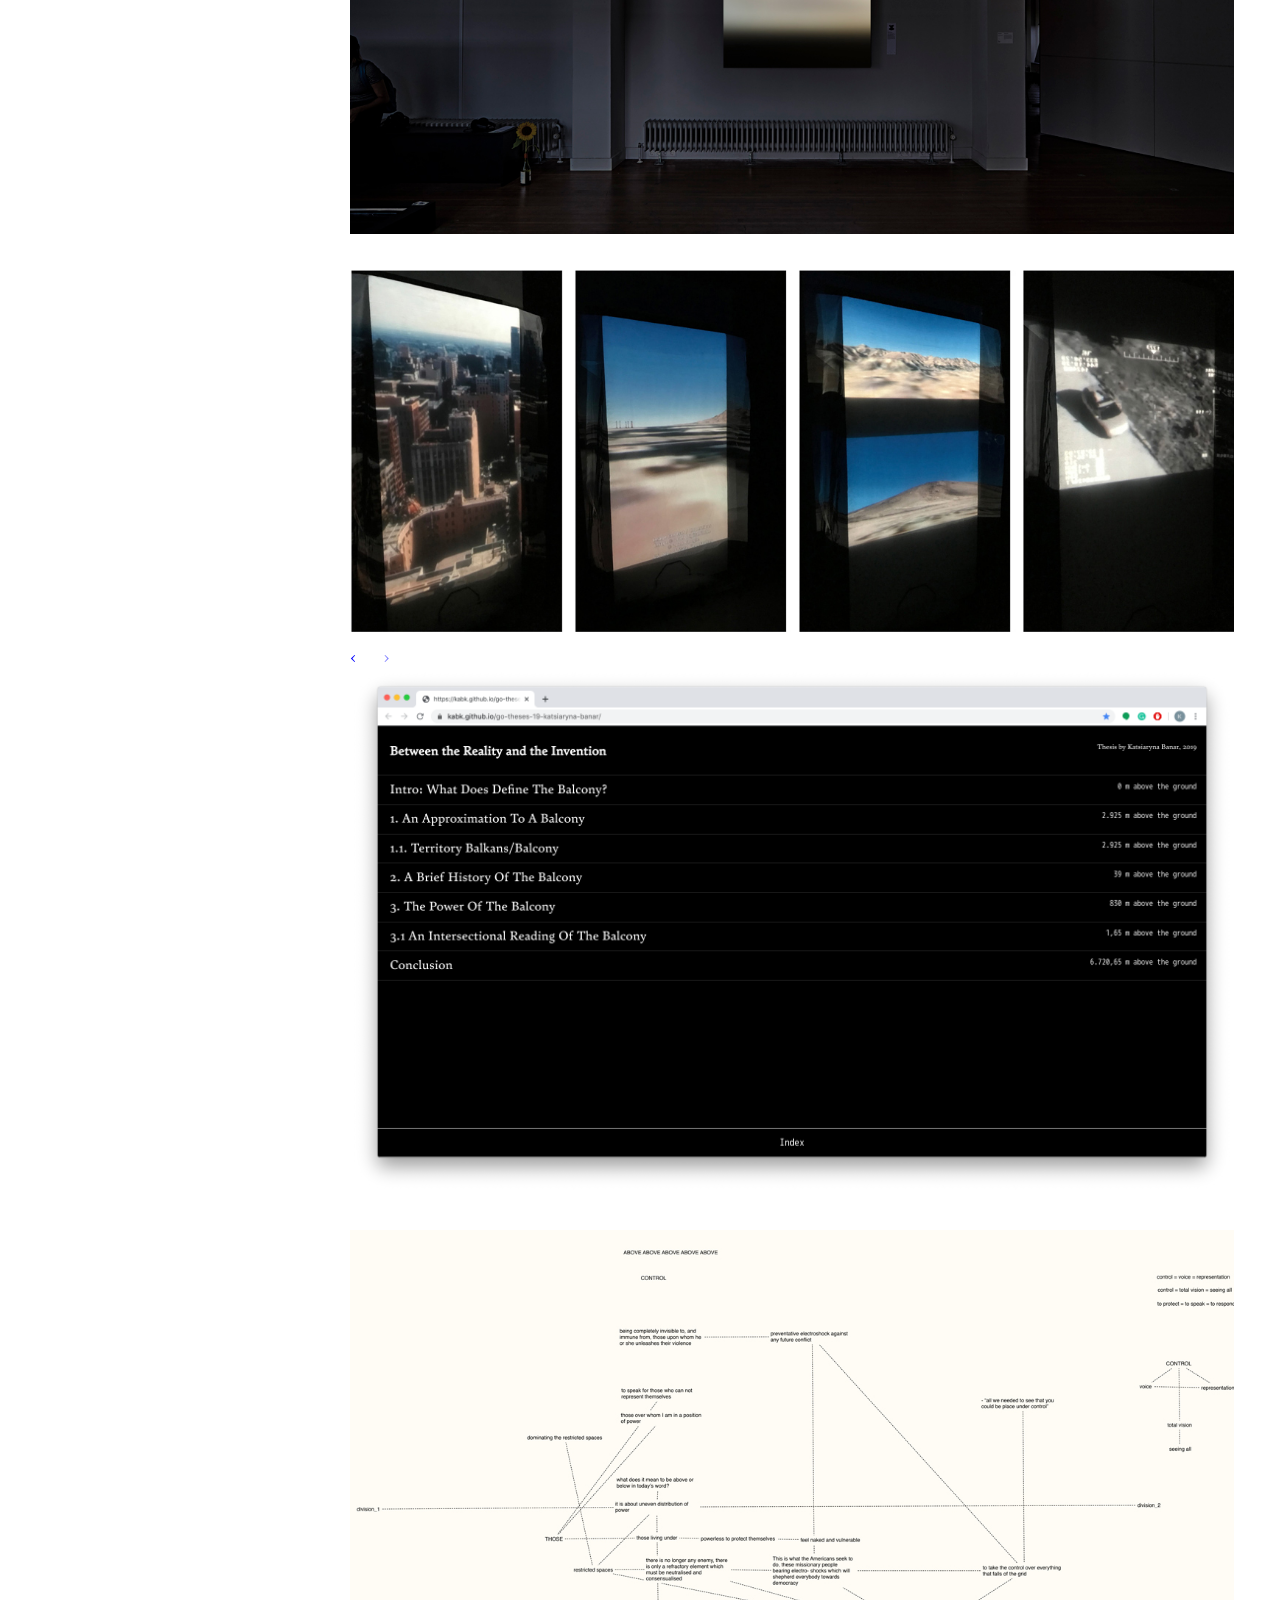
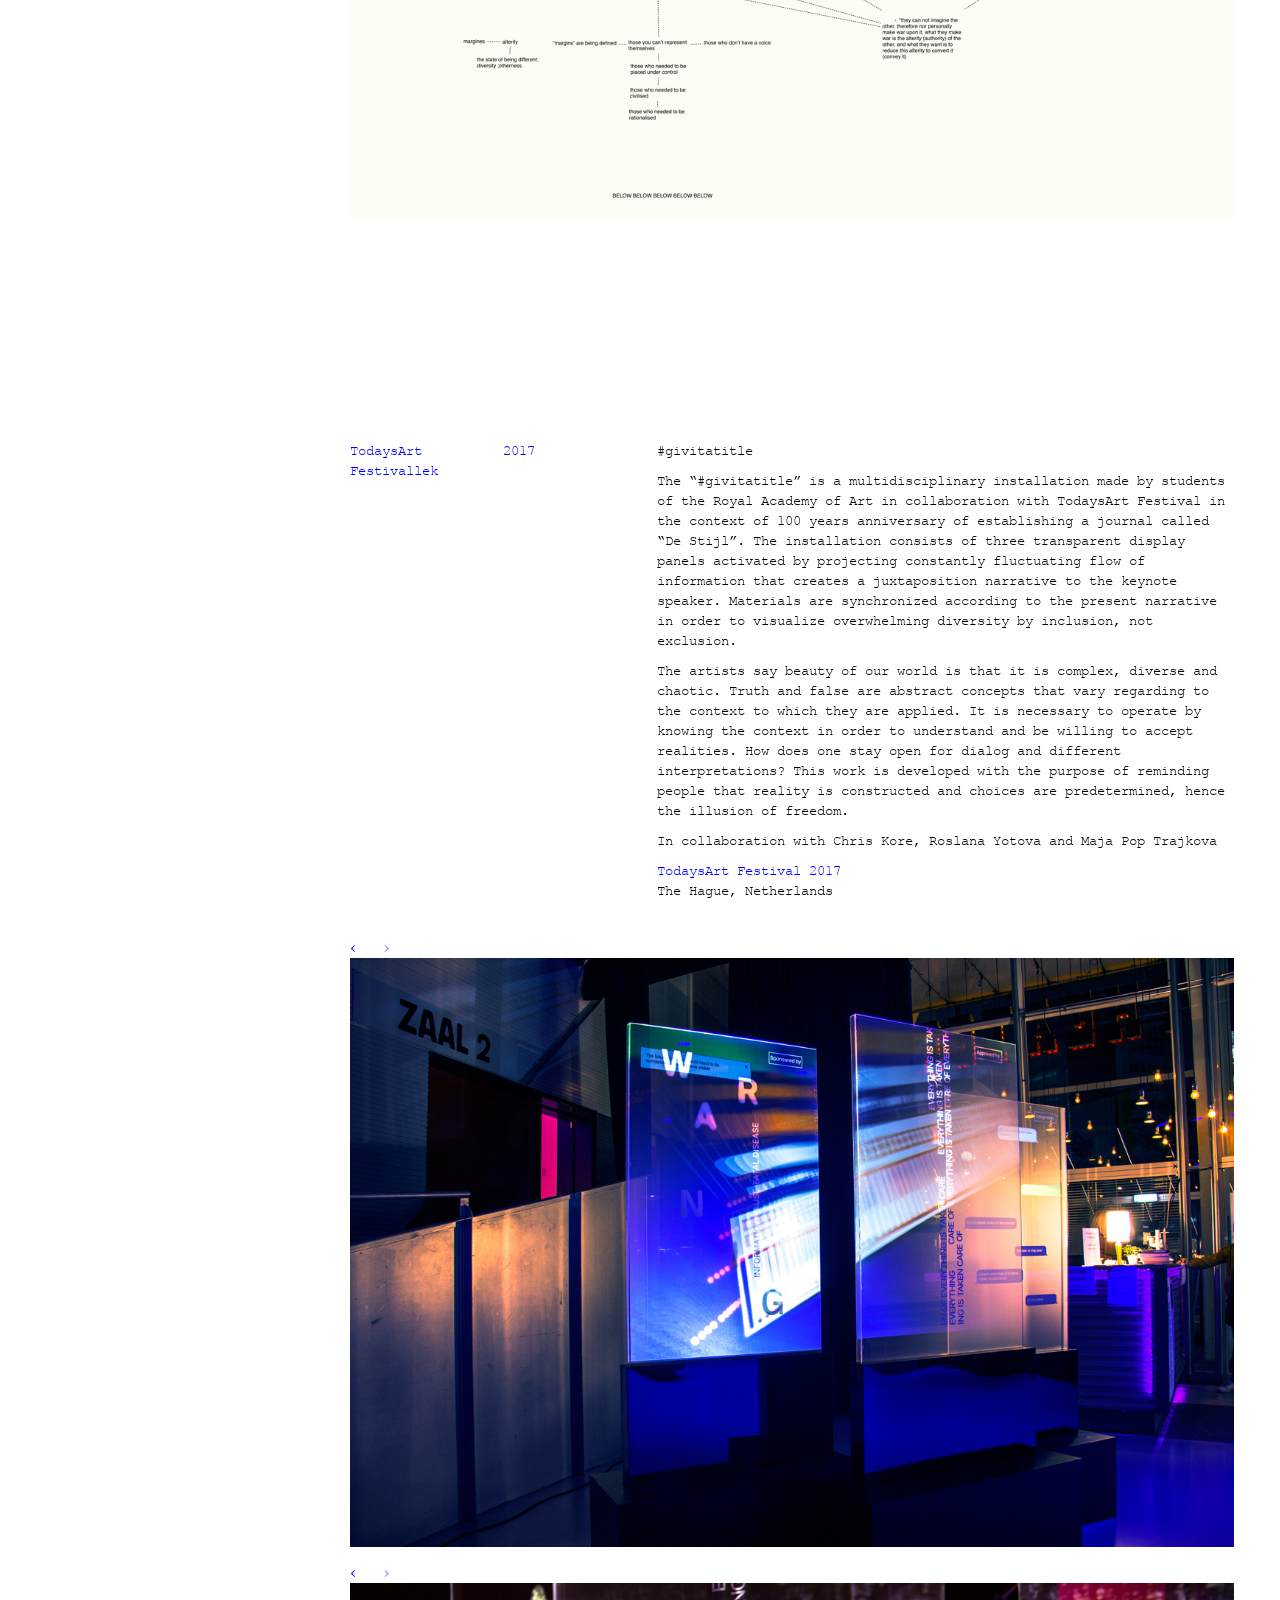
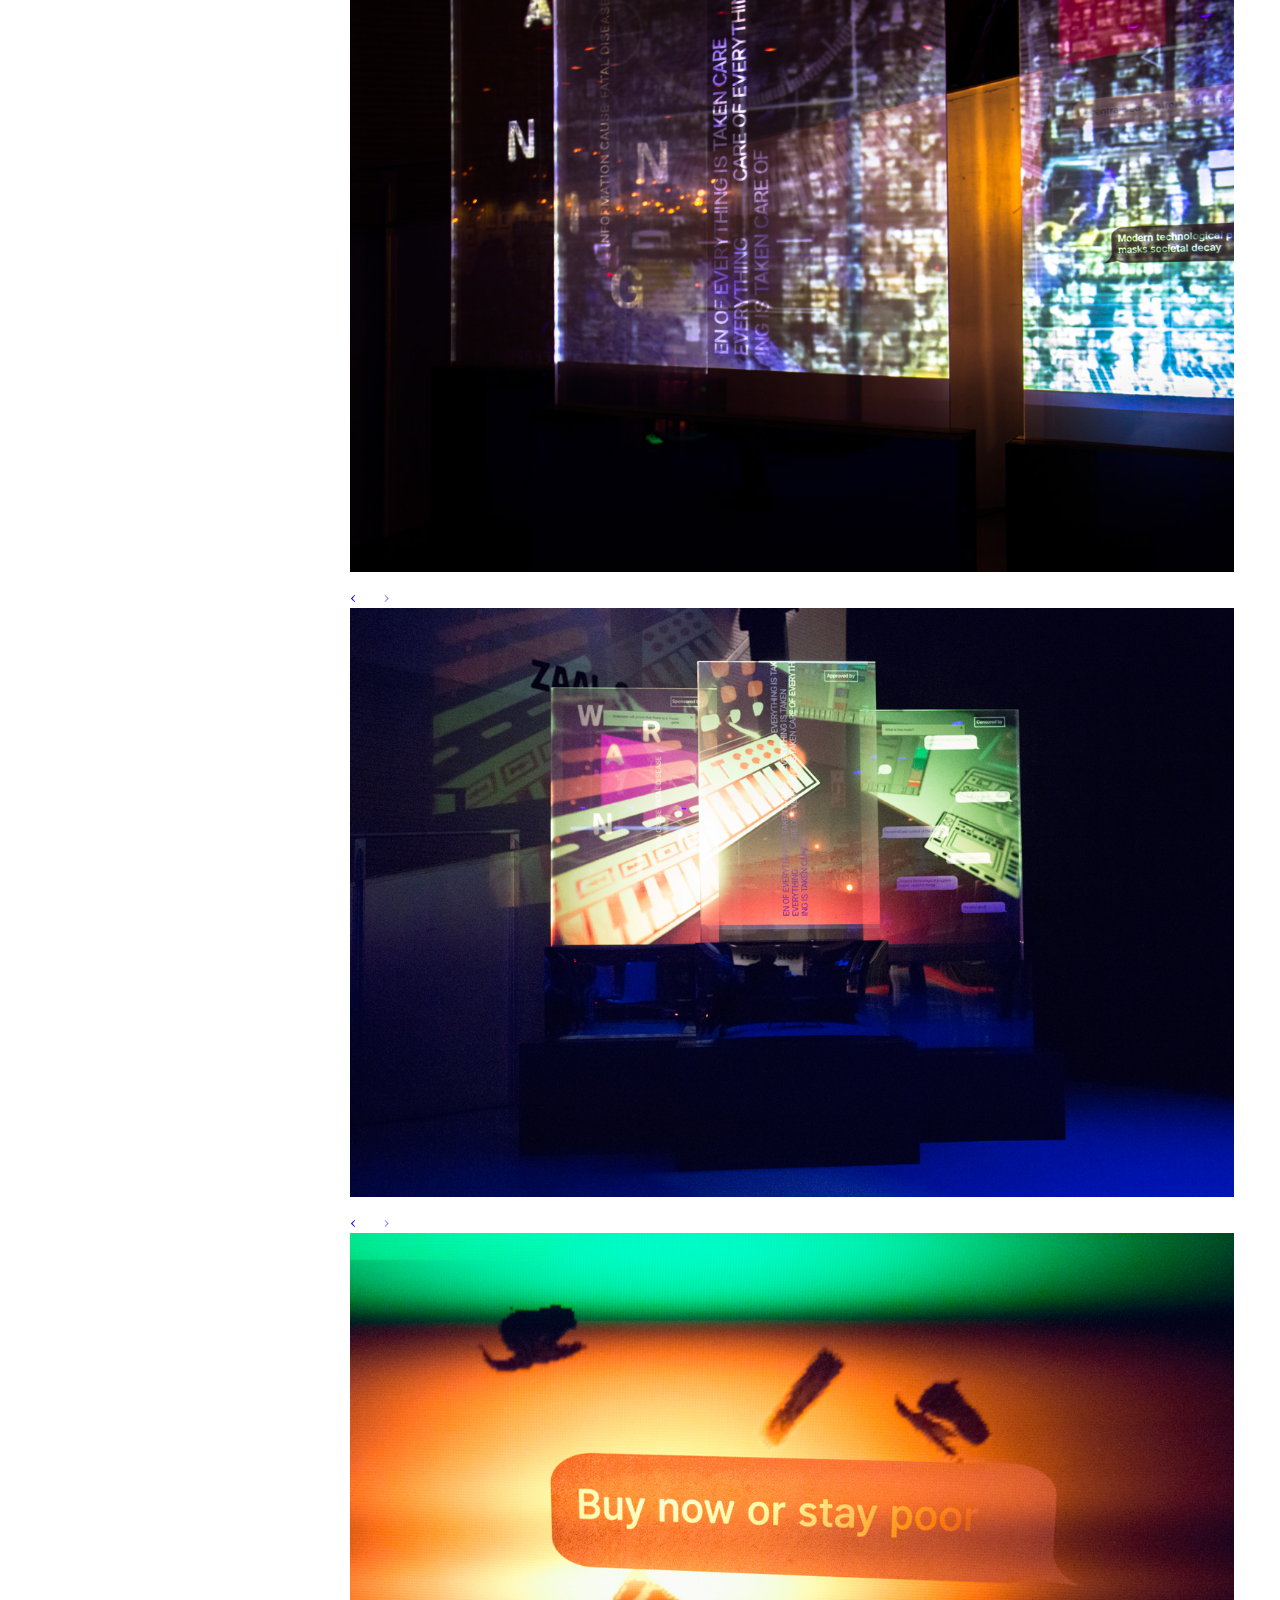
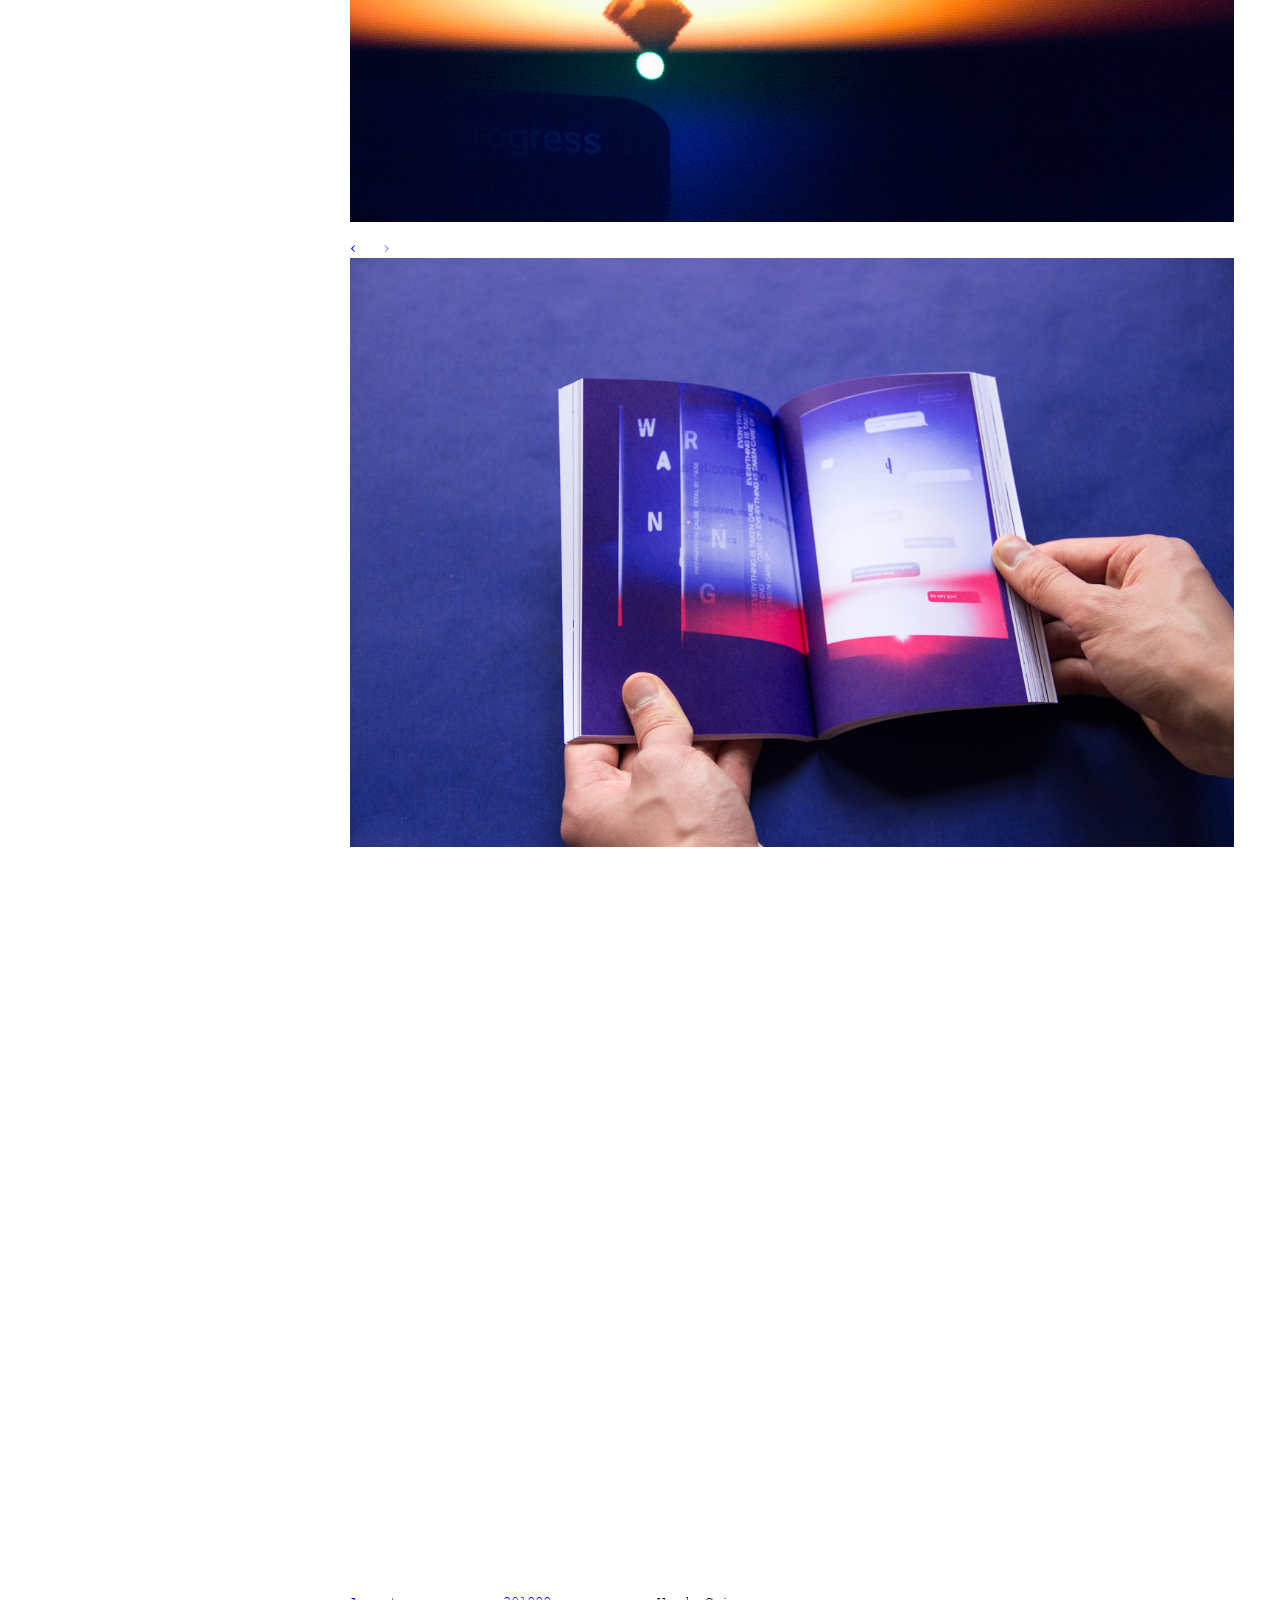
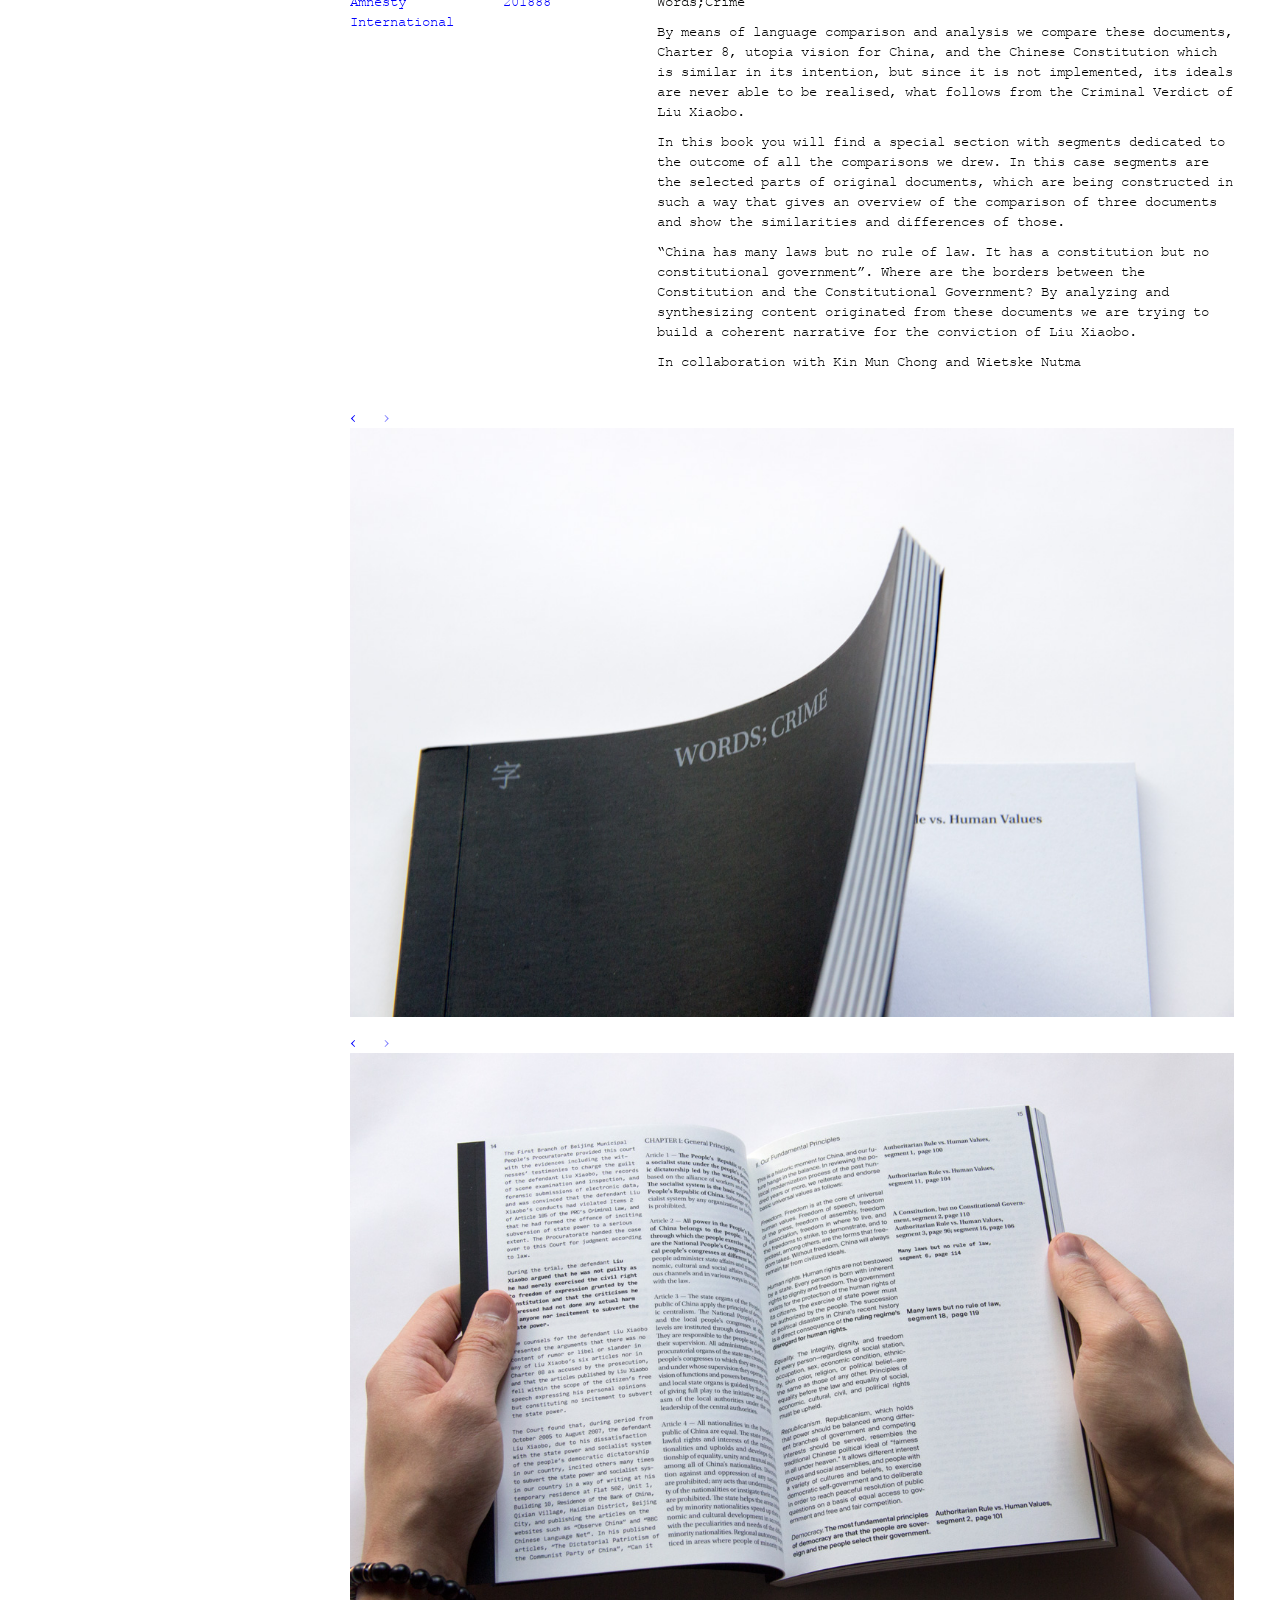
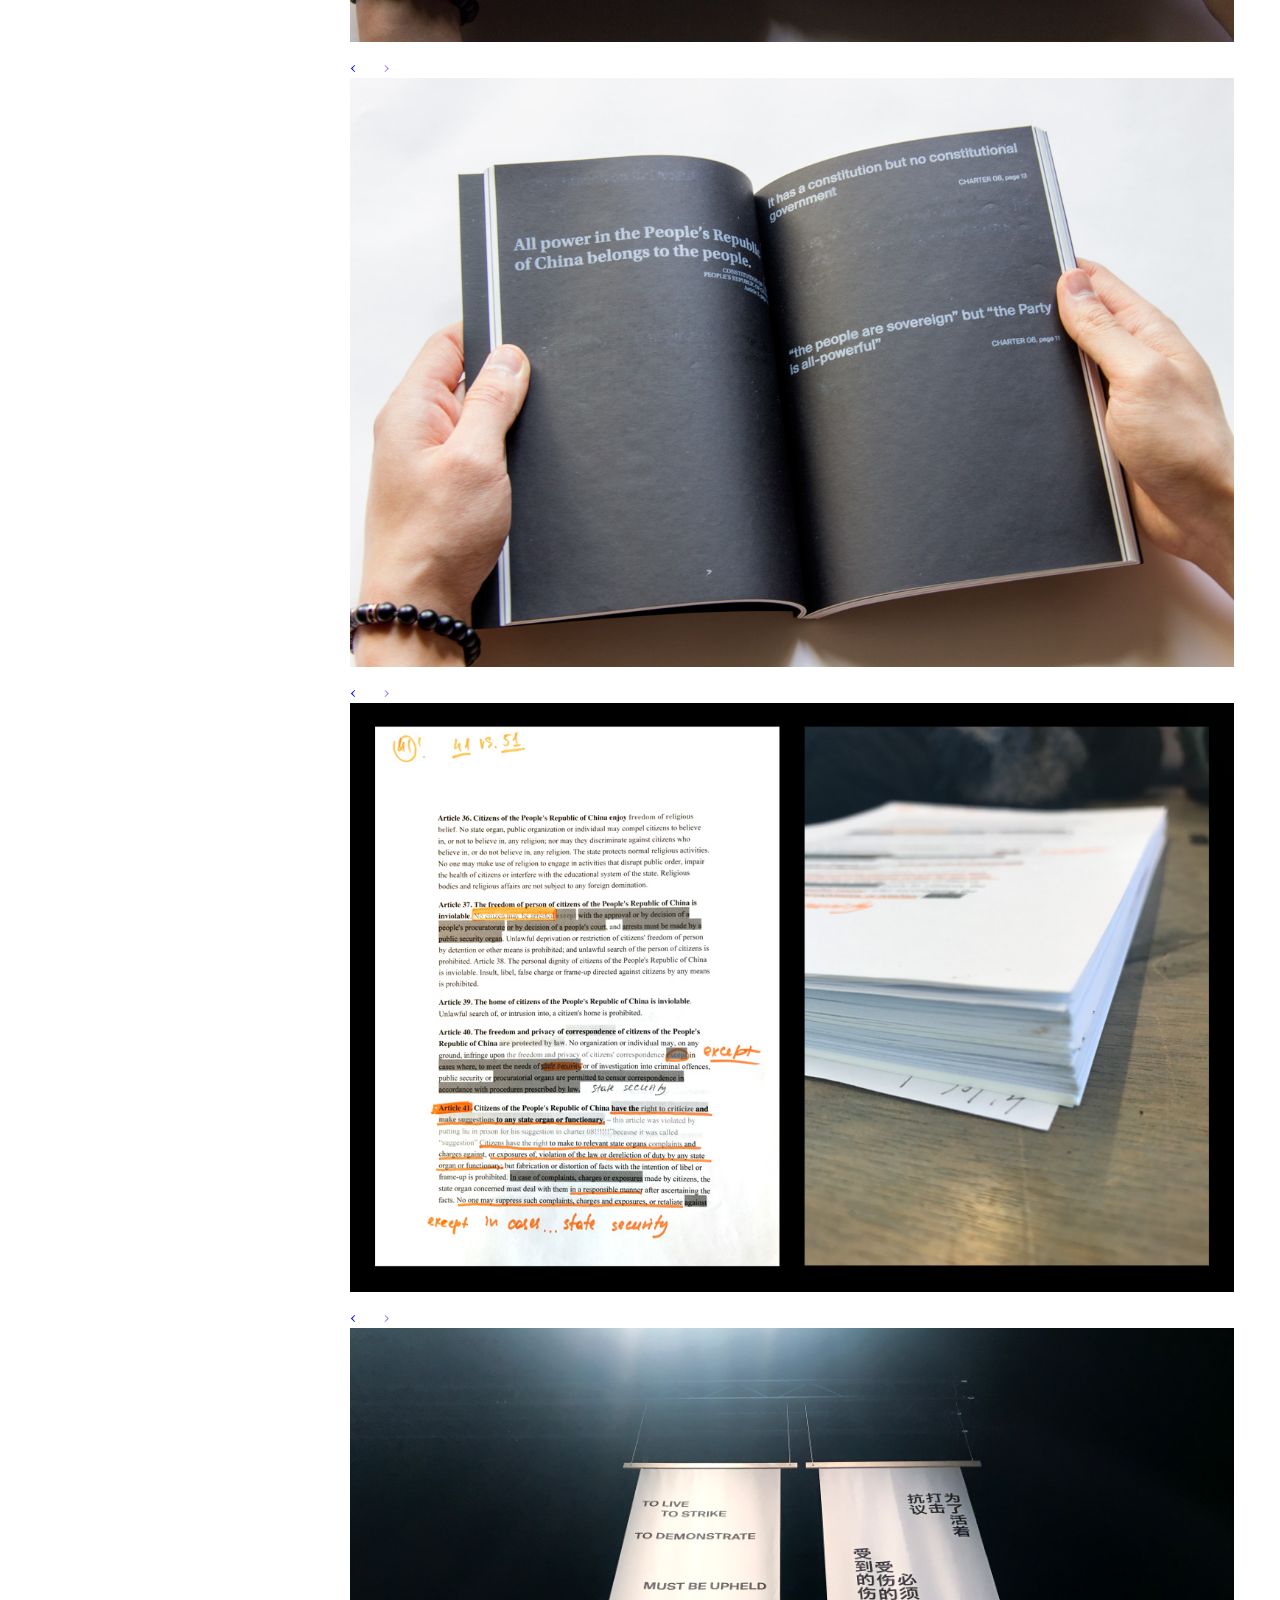
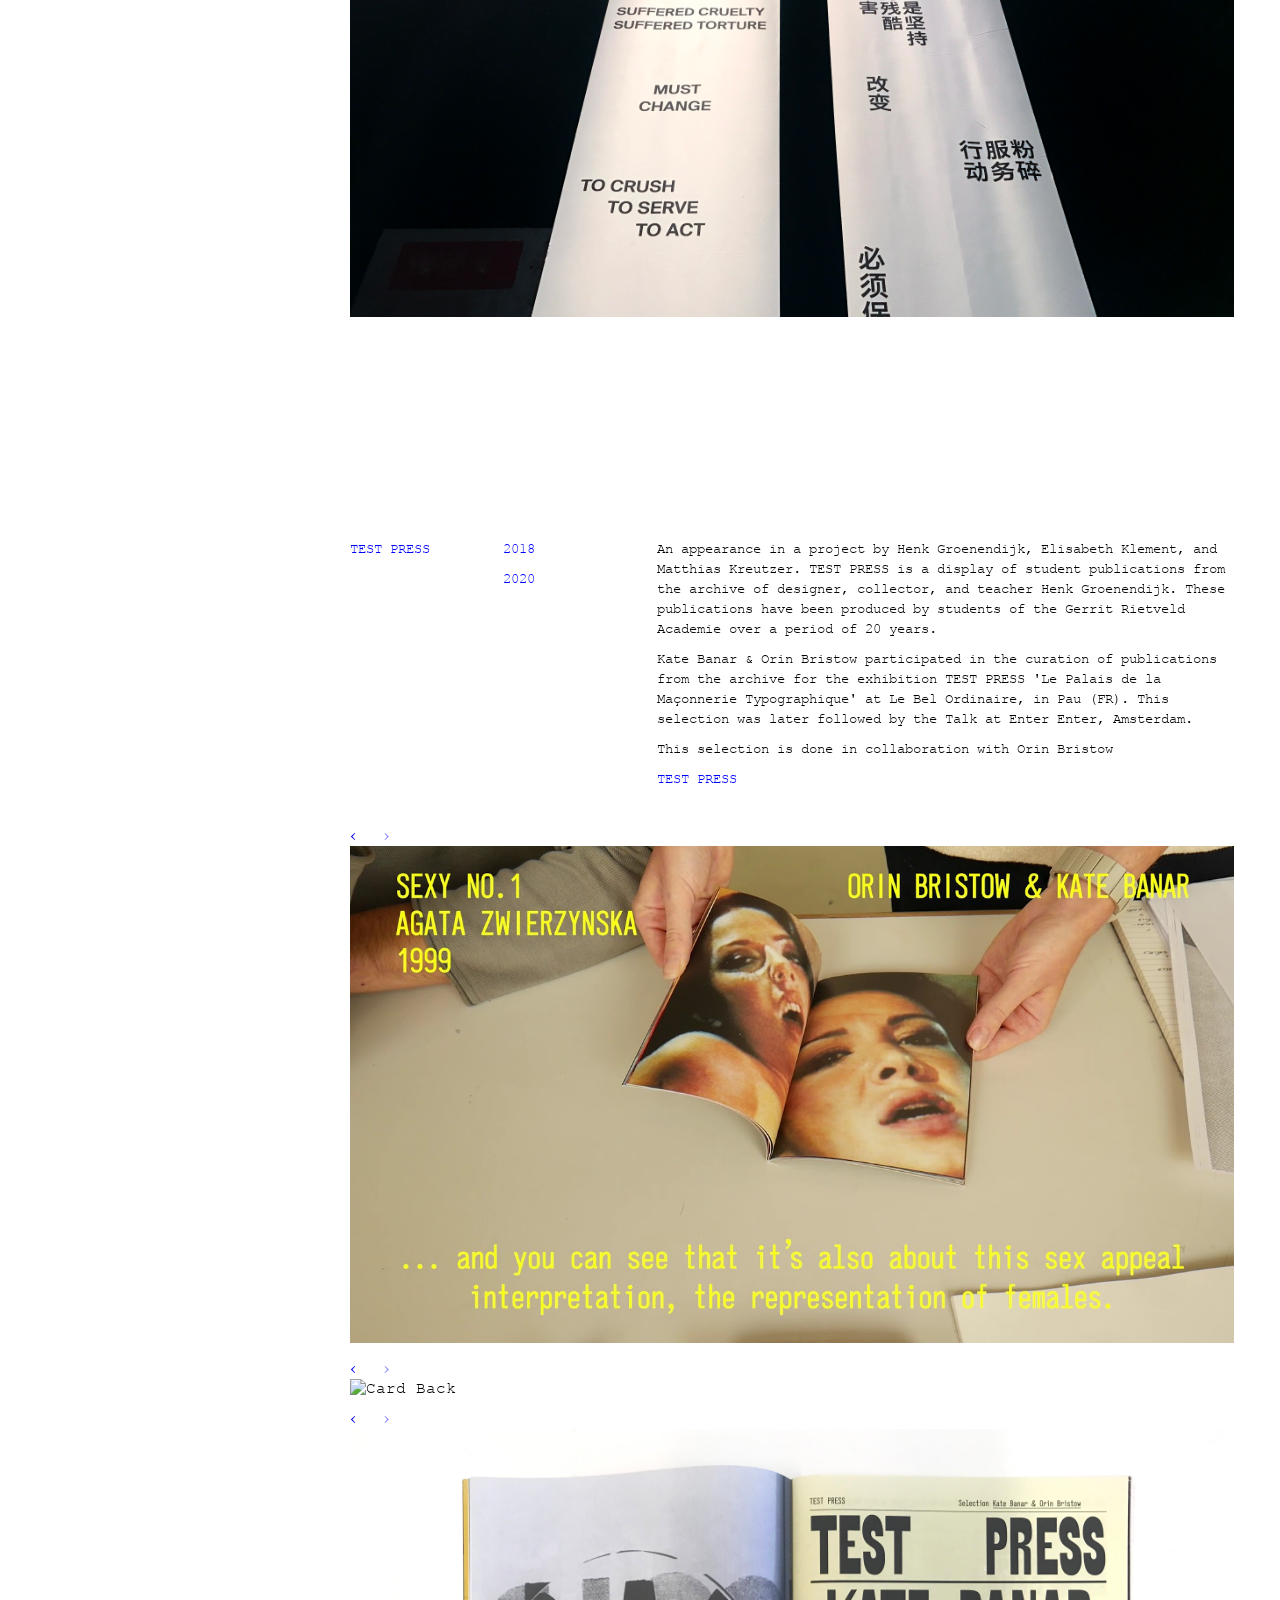
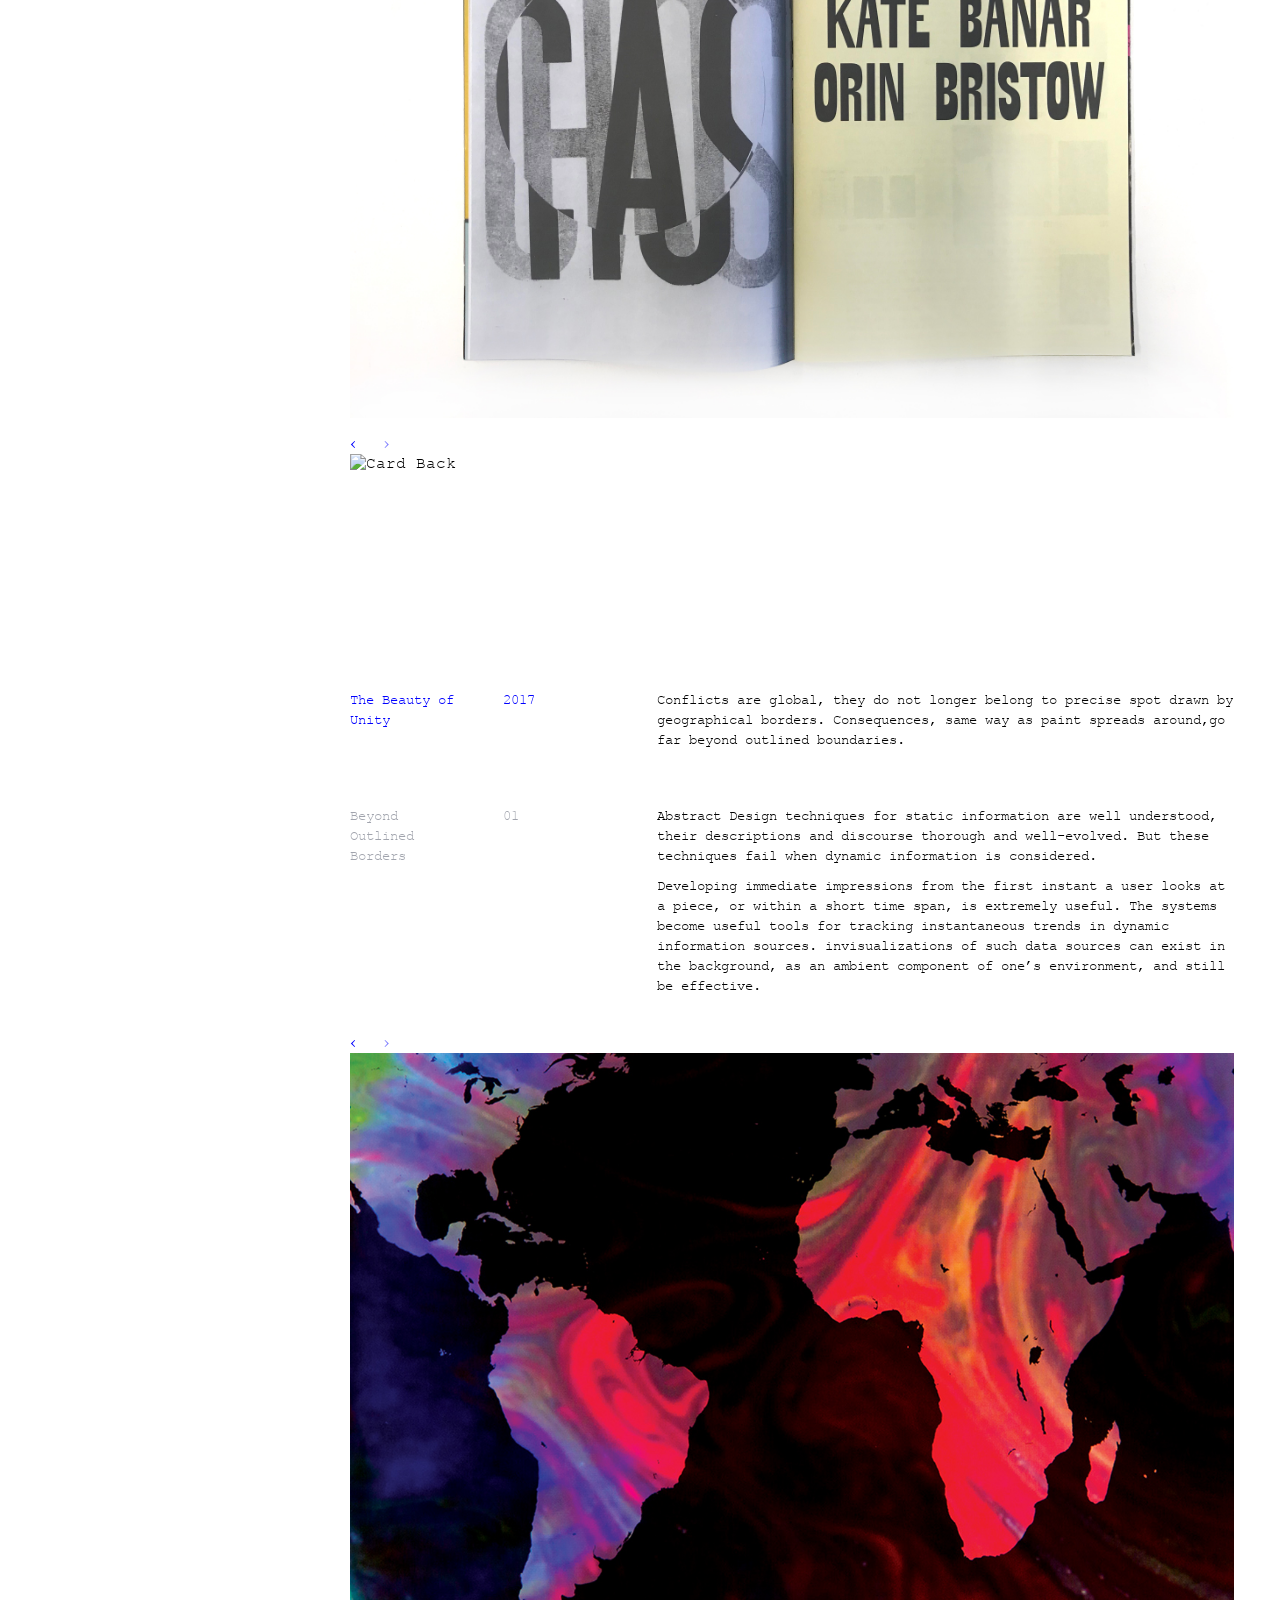
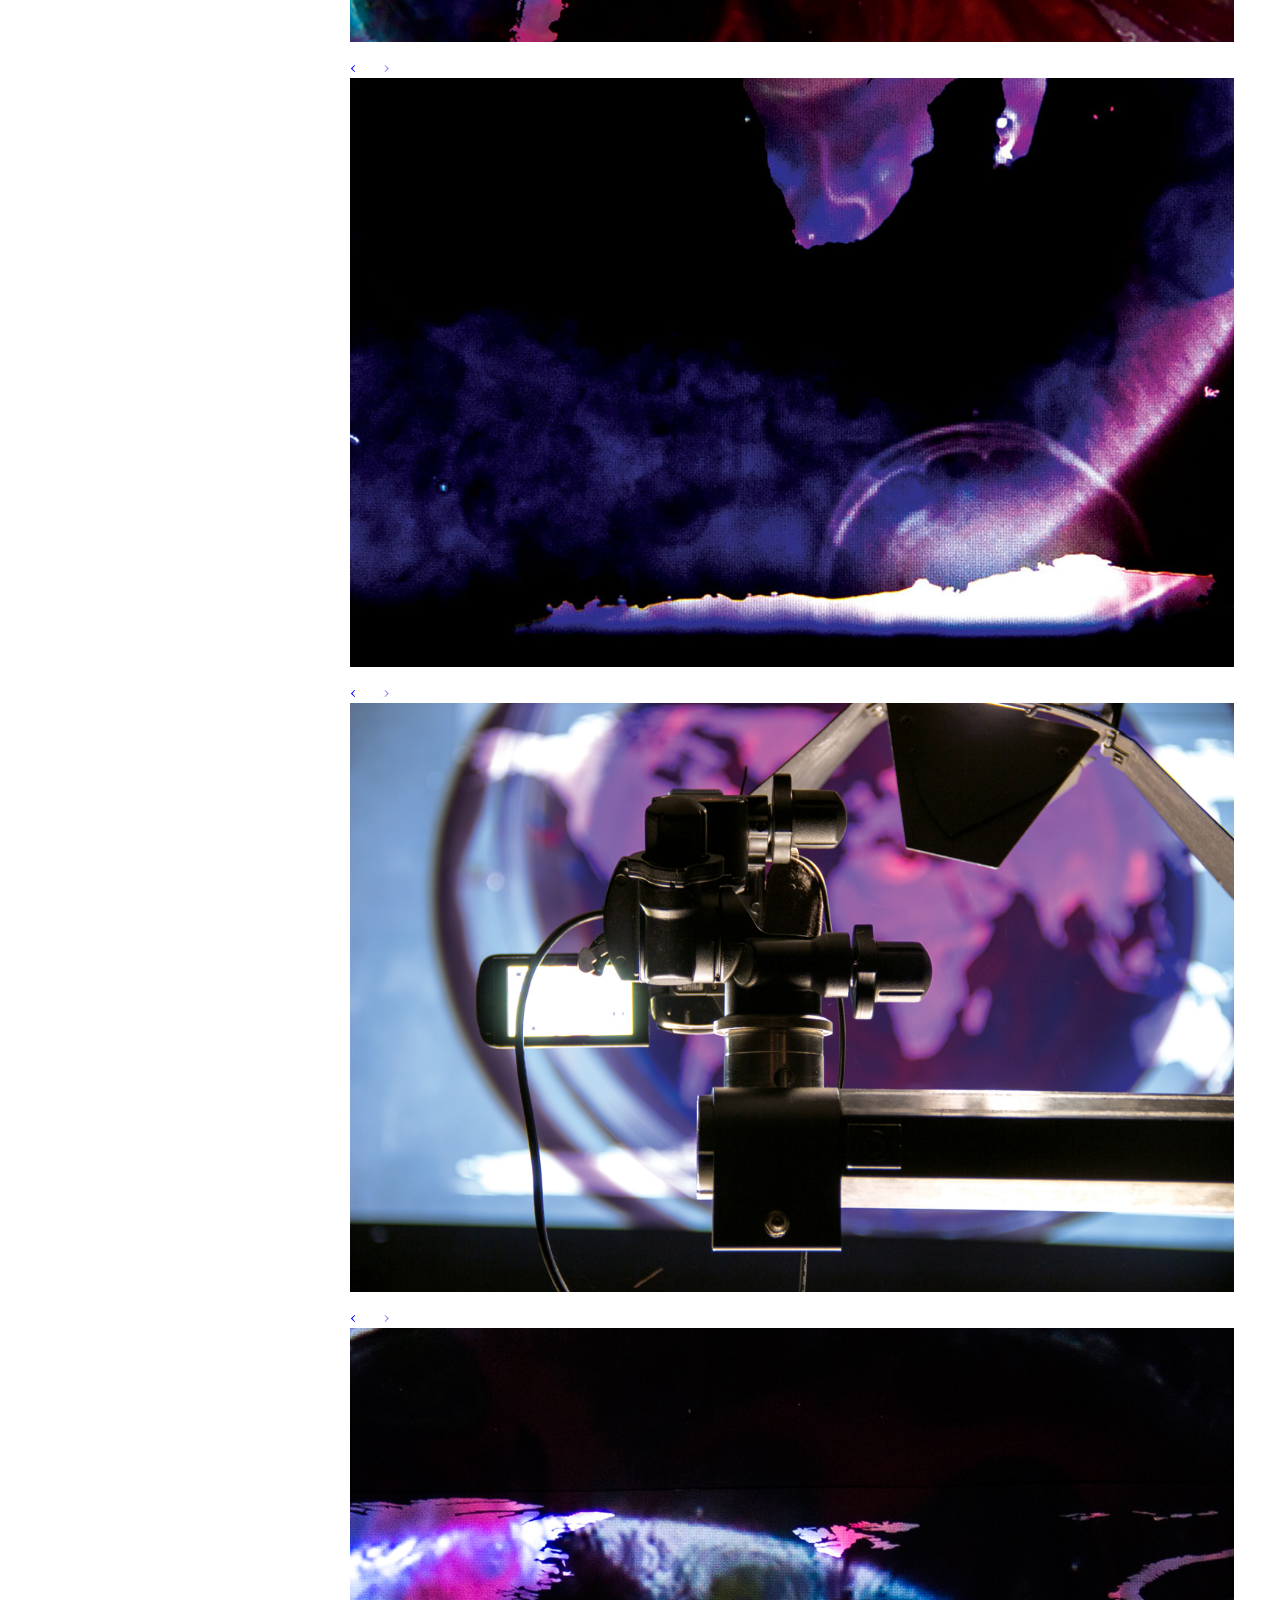
==== commit c158d472: "commit" ====
--- a/index.html
+++ b/index.html
@@ -12,8 +12,8 @@
 
 <body>
 	<h1 class="logo current-page">Katsiaryna Banar</h1>
-	
-	<a class="page-link" href="about.html">About</a> 
+
+	<a class="page-link" href="about.html">About</a>
 
 	<div class="slideItWrapper">
 	  <a href="#modal" class="slideIt">
@@ -32,8 +32,8 @@
 	<div class="middle">
 
 		<section class="portfolio-item" id="graduation">
-			
-			<div class="introduction">	
+
+			<div class="introduction">
 				<div class="half">
 					<h2>Continuum Elevation</h2>
 				</div>
@@ -47,8 +47,15 @@
 				<p>A balcony, unlike a terrace or loggia, is cellular and isolated. Standing on a balcony, one has the privilege of greater privacy, elevation, and breadth of view. Continuum Elevation explores power relations inherent to verticality — the shift in perspective that divides the ones above from the ones below. The video installation traces the notion of verticality in today’s world — a time characterised by “seeing all”, with scant knowledge and interest in those on the ground.</p>
 				<p>One unavoidable fact of the balcony is that it will always be higher on display, thus creating a hierarchy between the observer and the observed scene. This hierarchy is the representation of power.</p>
 				<p>Even though a balcony might seem as an element of former power, the verticality was never about the height, but the matter of difference. What does it mean to be above or below in today’s world, in time obsessed with seeing all, combined, however, with an almost complete absence of knowledge about, and media coverage of, those on the ground?</p>
-				<p> 
-					<a href="https://kabk.github.io/go-theses-19-katsiaryna-banar/" target="_blank">Continuum Elevation</a></p>
+				<p>
+					<a href="https://kabk.github.io/go-theses-19-katsiaryna-banar/" target="_blank">Continuum Elevation Thesis</a>
+				</p>
+				<p>Sound Design: Leonardo Scarin
+					<br>Supervision Writing: Füsun Türetken
+					<!-- <br>Supervision Code: Silvio Lorusso -->
+					<!-- <br>Supervision: Hannes Bernard  -->
+					<br>Photo: Roel Backaert <br>
+				</p>
 				<p class="small"> The Hague, Netherlands </p>
 
     		</div>
@@ -56,29 +63,36 @@
 
         	<div class="card-without">
             	<img src="images/graduation/graduation-1-vis.jpg" alt="Card Back">
-			 </div>  
-			 
+			 </div>
+
          	<div class="card">
 				<img src="images/graduation/graduation-2-vis.jpg" alt="Card Back">
 				<img src="images/graduation//graduation-1-invis.jpg" class="img-top lazyload" alt="Card Front">
-			 </div>             
-			 
+			 </div>
+
+
 			 <div class="card-without">
 				<img src="images/graduation//graduation-2-invis.jpg" alt="Card Front">
          	</div>
 
-        	
+					<div class="card">
+				 					<img src="images/graduation/thesis.jpg" alt="Card Back">
+				 					<img src="images/graduation//thesis2.jpg" class="img-top lazyload" alt="Card Front">
+
+				  </div>
+
+
         	<div class="card-without">
             	<img src="images/graduation/graduation-3-vis.jpg" alt="Card Back">
          	</div>
-	
+
 		</section>
 
 
 
 		<section class="portfolio-item" id="todaysart">
-			
-			<div class="introduction">	
+
+			<div class="introduction">
 				<div class="half">
 					<h2>TodaysArt Festivallek</h2>
 				</div>
@@ -94,7 +108,7 @@
 				<p>The artists say beauty of our world is that it is complex, diverse and chaotic. Truth and false are abstract concepts that vary regarding to the context to which they are applied. It is necessary to operate by knowing the context in order to understand and be willing to accept realities. How does one stay open for dialog and different interpretations? This work is developed with the purpose of reminding people that reality is constructed and choices are predetermined, hence the illusion of freedom.</p>
 				<p>In collaboration with Chris Kore, Roslana Yotova and Maja Pop Trajkova </p>
 
-				<p> 
+				<p>
 
 					<a href="http://todaysart.nl/2017/program/givitatitle/" target="_blank">TodaysArt Festival 2017</a><br>
 				 The Hague, Netherlands </p>
@@ -108,17 +122,17 @@
         	<div class="card">
             	<img src="images/todaysart/1vis.jpg" alt="Card Back">
             	<img src="images/todaysart/1invis.jpg" class="img-top lazyload" alt="Card Front">
-         	</div>  
+         	</div>
          	<div class="card">
             	<img src="images/todaysart/2vis.jpg" alt="Card Back">
             	<img src="images/todaysart/drop3.jpg" class="img-top lazyload" alt="Card Front">
-         	</div>  
+         	</div>
 
               <div class="card">
             	<img src="images/todaysart/panels.jpg" alt="Card Back">
             	<img src="images/todaysart/names.jpg" class="img-top lazyload" alt="Card Front">
-         	</div>     
-        	
+         	</div>
+
         	<div class="card">
             	<img src="images/todaysart/3vis.jpg" alt="Card Back">
             	<img src="images/todaysart/drop2.jpg" class="img-top lazyload" alt="Card Front">
@@ -129,16 +143,16 @@
          	</div>
 
          	<div class="video-container">
-	    		<iframe src="https://player.vimeo.com/video/241771253?autoplay=0&loop=1&byline=0&portrait=0" width="640" height="360" frameborder="0" webkitallowfullscreen mozallowfullscreen allowfullscreen></iframe>	    	
+	    		<iframe src="https://player.vimeo.com/video/241771253?autoplay=0&loop=1&byline=0&portrait=0" width="640" height="360" frameborder="0" webkitallowfullscreen mozallowfullscreen allowfullscreen></iframe>
 	    	</div>
-	
+
 		</section>
 
 
 
 		<section class="portfolio-item" id="amnesty">
-			
-			<div class="introduction">	
+
+			<div class="introduction">
 				<div class="half">
 					<h2>Amnesty International</h2>
 				</div>
@@ -162,13 +176,13 @@
         	<div class="card">
             	<img src="images/amnesty/book17.jpg" alt="Card Back">
             	<img src="images/amnesty/book10.jpg" class="img-top lazyload" alt="Card Front">
-         	</div>  
+         	</div>
          	<div class="card">
             	<img src="images/amnesty/1vis.jpg" alt="Card Back">
             	<img src="images/amnesty/book12.jpg" class="img-top lazyload" alt="Card Front">
-         	</div>   
-         	          
-        	
+         	</div>
+
+
         	<div class="card">
             	<img src="images/amnesty/2vis.jpg" alt="Card Back">
             	<img src="images/amnesty/process3.jpg" class="img-top lazyload" alt="Card Front">
@@ -178,13 +192,65 @@
             	<img src="images/amnesty/flags.jpg" class="img-top lazyload" alt="Card Front">
          	</div>
 
-
-		</section>
-
+					<div class="card">
+            	<img src="images/amnesty/banners.jpg" alt="Card Back">
+            	<img src="images/amnesty/banners2.jpg" class="img-top lazyload" alt="Card Front">
+         	</div>
+
+		</section>
+
+		<section class="portfolio-item" id="testpress">
+
+					<div class="introduction">
+						<div class="half">
+							<h2>TEST PRESS</h2>
+						</div>
+						<div class="half-last">
+							<p>2018</p>
+							<p>2020</p>
+						</div>
+
+					</div>
+
+					<div class="description">
+						<!-- <h3 style="color:black; padding-bottom:10px;">Selection Kate Banar & Orin Bristow </h3> -->
+
+						<p> An appearance in a project by Henk Groenendijk, Elisabeth Klement, and Matthias Kreutzer. TEST PRESS is a display of student publications from the archive of designer, collector, and teacher Henk Groenendijk. These publications have been produced by students of the Gerrit Rietveld Academie over a period of 20 years.</p>
+						<p>Kate Banar & Orin Bristow participated in the curation of publications from the archive for the exhibition TEST PRESS 'Le Palais de la Maçonnerie Typographique' at Le Bel Ordinaire, in Pau (FR). This selection was later followed by the Talk at Enter Enter, Amsterdam.</p>
+
+		         		<p>This selection is done in collaboration with Orin Bristow </p>
+								<p>
+									<a href="https://www.meeusontwerpt.nl/var_2019_testpress.php" target="_blank">TEST PRESS</a>
+								</p>
+		    		</div>
+
+		        	<div class="card">
+		            	<img src="images/testpress/maxresdefault.jpg" alt="Card Back">
+		            	<img src="images/testpress/talk1.jpg" class="img-top lazyload" alt="Card Front">
+		         	</div>
+		         	<div class="card">
+		            	<img src="images/testpress/testpress2.jpg" alt="Card Back">
+		            	<img src="images/testpress/talk3.jpg" class="img-top lazyload" alt="Card Front">
+		         	</div>
+
+		         	<div class="card">
+		            	<img src="images/testpress/book4.jpg" alt="Card Back">
+		            	<img src="images/testpress/book3.jpg" class="img-top lazyload" alt="Card Front">
+		         	</div>
+
+
+		        	<div class="card">
+		            	<img src="images/testpress/testpress3.jpg" alt="Card Back">
+		            	<img src="images/testpress/friday_3.jpg" class="img-top lazyload" alt="Card Front">
+		         	</div>
+
+
+
+				</section>
 
 		<section class="portfolio-item" id="primary">
 
-			<div class="introduction">	
+			<div class="introduction">
 				<div class="half">
 					<h2>The Beauty of Unity</h2>
 				</div>
@@ -200,7 +266,7 @@
 			<div class="introduction">
 				<div class="half">
 					<h4>Beyond Outlined Borders</h4>
-				</div>	
+				</div>
 				<div class="half-last">
 					<h4>01</h4>
 				</div>
@@ -235,7 +301,7 @@
 			<div class="introduction">
 				<div class="half">
 					<h4>The Beauty of Unity</h4>
-				</div>	
+				</div>
 				<div class="half-last">
 					<h4>02</h4>
 				</div>
@@ -250,7 +316,7 @@
             	<img src="images/colors/code/1vis.jpg" alt="Card Back">
             	<img src="images/colors/code/code.jpg" class="img-top lazyload" alt="Card Front">
           	</div>
-          	
+
           	<div class="card">
             	<img src="images/colors/code/2invis.jpg" alt="Card Back">
             	<img src="images/colors/code/code3.jpg" class="img-top lazyload" alt="Card Front">
@@ -273,7 +339,7 @@
 			<div class="introduction">
 				<div class="half">
 					<h4>This Blinding Absence of Light</h4>
-				</div>	
+				</div>
 				<div class="half-last">
 					<h4>03</h4>
 				</div>
@@ -290,7 +356,7 @@
             	<img src="images/colors/book/conflict2.jpg" class="img-top lazyload" alt="Card Front">
           	</div>
 
-            <img src="images/colors/book/2vis.jpg" class="img-top lazyload" alt="Card Front">           
+            <img src="images/colors/book/2vis.jpg" class="img-top lazyload" alt="Card Front">
 
           	<div class="card last">
             	<img src="images/colors/book/3vis.jpg" alt="Card Back">
@@ -300,14 +366,14 @@
 			<div class="introduction">
 				<div class="half">
 					<h4>Different Point <br/>of View</h4>
-				</div>	
+				</div>
 				<div class="half-last">
 					<h4>04</h4>
 				</div>
 			</div>
 
 			<div class="description">
-	    		<p>Initial idea was to create a series of drawings, which has to be seen from different perspectives and depending on the angle you are looking at, you see different proportion of the color. First stage of looking as if canvas was a flat surface placed on the wall, in that case there is no expectation to have something on the other side. There are two types of canvases with reversed proportion of the color, in this case it is navy blue and red, each of them represents the way of looking, a certain choice of seeing things.</p> 
+	    		<p>Initial idea was to create a series of drawings, which has to be seen from different perspectives and depending on the angle you are looking at, you see different proportion of the color. First stage of looking as if canvas was a flat surface placed on the wall, in that case there is no expectation to have something on the other side. There are two types of canvases with reversed proportion of the color, in this case it is navy blue and red, each of them represents the way of looking, a certain choice of seeing things.</p>
 	    		<p>The next step would be to look from the other side and find out there is a different proportion of both of the colors and there is no one point of view, but the combination of things, because everything has its other side. It contributes to the general idea of seeing the bigger picture. There is no true or false, you need to know the context in order to understand and accept things; to stay open for the dialog, as for different interpretations.</p>
     		</div>
 
@@ -331,8 +397,8 @@
 
 
 		<section class="portfolio-item" id="prison">
-			
-			<div class="introduction">	
+
+			<div class="introduction">
 				<div class="half">
 					<h2>Virtual Reality <br/>of Prison</h2>
 				</div>
@@ -357,7 +423,7 @@
 
       		<div class="video-container">
 	    		<iframe style="position:absolute; top:0; left:0; width:100%; height:100%;" src="https://www.youtube.com/embed/C1JyT7AdEiA?rel=0&amp;controls=0&amp;&autoplay=1;&loop=1;showinfo=0&playlist=C1JyT7AdEiA" frameborder="0" allowfullscreen></iframe>
-	    	</div>     
+	    	</div>
 
             <div class="card">
             	<img src="images/prisons/2vis.jpg" alt="Card Back">
@@ -372,7 +438,7 @@
             	<img src="images/prisons/vr14.jpg" alt="Card Back">
             	<img src="images/prisons/vr12.jpg" class="img-top lazyload" alt="Card Front">
          	</div>
-           
+
         	<div class="card">
             	<img src="images/prisons/book3.jpg" alt="Card Back">
             	<img src="images/prisons/book1.jpg" class="img-top lazyload" alt="Card Front">
@@ -381,13 +447,13 @@
             	<img src="images/prisons/book.jpg" alt="Card Back">
             	<img src="images/prisons/book2.jpg" class="img-top lazyload" alt="Card Front">
          	</div>
-	
+
 
 		</section>
 
 		<section class="portfolio-item" id="kevin">
-			
-			<div class="introduction">	
+
+			<div class="introduction">
 				<div class="half">
 					<h2>Impermanence</h2>
 				</div>
@@ -405,13 +471,11 @@
 
 		</section>
 
-
-
-		<section class="portfolio-item" id="publications">
-			
-			<div class="introduction">	
-				<div class="half">
-					<h2>Publications</h2>
+		<section class="portfolio-item" id="interactive">
+
+			<div class="introduction">
+				<div class="half">
+					<h2>Interactive</h2>
 				</div>
 				<div class="half-last">
 					<p>2014 - 2017</p>
@@ -420,177 +484,52 @@
 			</div>
 
 			<div class="description">
-				<p>Selected works</p>
-    		</div>
-
-			<div class="introduction-empty">
-				<div class="half">
-					<h3>Typography Catalogue</h3>
-				</div>
-				<div class="half-last">
-					<p>2016</p>
-				</div>
-    		</div>
-    		
-	        <div class="card">
-            	<img src="images/publications/catalogue/1invis.jpg" alt="Card Back">
-            	<img src="images/publications/catalogue/1vis.jpg" class="img-top lazyload" alt="Card Front">
-         	</div>		
-	        <div class="card">
-            	<img src="images/publications/catalogue/2vis.jpg" alt="Card Back">
-            	<img src="images/publications/catalogue/2invis.jpg" class="img-top lazyload" alt="Card Front">
-         	</div>		
-	        <div class="card last">
-            	<img src="images/publications/catalogue/3vis.jpg" alt="Card Back">
-            	<img src="images/publications/catalogue/3invis.jpg" class="img-top lazyload" alt="Card Front">
-         	</div>	
-
-			<div class="introduction">
-				<div class="half">
-					<h3>A Record of Buddhistic Kingdoms</h3>
-				</div>
-				<div class="half-last">
-					<p>2016</p>
-				</div>
-    		</div>
-
-    		<div class="description">
-    			<p>Pocket Book</p>
-    		</div>
-
-	        <div class="card">
-            	<img src="images/publications/pocketBook/1vis.jpg" alt="Card Back">
-            	<img src="images/publications/pocketBook/1invis.jpg" class="img-top lazyload" alt="Card Front">
-         	</div>		
-	        <div class="card">
-            	<img src="images/publications/pocketBook/2vis.jpg" alt="Card Back">
-            	<img src="images/publications/pocketBook/2invis.jpg" class="img-top lazyload" alt="Card Front">
-         	</div>	    
-	        <div class="card last">
-            	<img src="images/publications/pocketBook/3vis.jpg" alt="Card Back">
-            	<img src="images/publications/pocketBook/3invis.jpg" class="img-top lazyload" alt="Card Front">
-         	</div>	
-
-			<div class="introduction-empty">
-				<div class="half">
-					<h3>Reflection Catalogue</h3>
+				<p>Selected interactive works</p>
+				</div>
+
+			<div class="introduction">
+				<div class="half">
+					<h3>Spatial installation</h3>
+				</div>
+				<div class="half-last">
+					<p>2017</p>
+				</div>
+				</div>
+
+				<div class="description">
+					<p>Spatial installation dedicated to the documentary "The Trap: What Happened to Our Dream of Freedom?"</p>
+				</div>
+
+
+					<div class="card">
+							<img src="images/interactive/thetrap/1vis.jpg" alt="Card Back">
+							<img src="images/interactive/thetrap/1invis.jpg" class="img-top lazyload" alt="Card Front">
+					</div>
+
+					<div class="card">
+							<img src="images/interactive/thetrap/2vis.jpg" alt="Card Back">
+							<img src="images/interactive/thetrap/2invis.jpg" class="img-top lazyload" alt="Card Front">
+					</div>
+
+					<div class="card last">
+							<img src="images/interactive/thetrap/3vis.jpg" alt="Card Back">
+							<img src="images/interactive/thetrap/3invis.jpg" class="img-top lazyload" alt="Card Front">
+					</div>
+
+
+
+			<div class="introduction">
+				<div class="half">
+					<h3>6 Degrees of Inspiration</h3>
 				</div>
 				<div class="half-last">
 					<p>2015</p>
 				</div>
-    		</div>
-
-	        <div class="card">
-            	<img src="images/publications/reflection/1vis.jpg" alt="Card Back">
-            	<img src="images/publications/reflection/1invis.jpg" class="img-top lazyload" alt="Card Front">
-         	</div>	
-
-         	<img src="images/publications/reflection/2.jpg" alt="Card Back">
- 
- 	        <div class="card last">
-            	<img src="images/publications/reflection/3.jpg" alt="Card Back">
-            	<img src="images/publications/reflection/4.jpg" class="img-top lazyload" alt="Card Front">
-         	</div>	        	
-
-			<div class="introduction">
-				<div class="half">
-					<h3>Solaris</h3>
-				</div>
-				<div class="half-last">
-					<p>2015</p>
-				</div>
-    		</div>
-
-			<div class="description">
-				<p>A series of publications dedicated to the movie of Andrei Tarkovsky "Solaris"</p>
-				<p>Question of collision with the future, with an unknown in space - as it seems to the author of the novel and, accordingly, the irector shares
-				his opinion in the  lm - is that this sollision will be in any case unexpected, in a such a way that it is imppossible prepare for it. The only thing you can do - is to try to take a critical look at the methods of our knowledge: through combating stereotypes of thinking, with the logical blocks stereotypes that we often replace the minutes of thinking. A collision with something unknown necessarily require a rigid moral discipline. That is why our hero’s father says that everything is very fragile - meaning more inertia of human thinking, the way of human behavior facing the unknown: yet unknown.</p>
-				<p>In collaboration with Trang Ha</p>
-    		</div>
-
-         	<img src="images/publications/solaris/1.jpg" alt="Card Back">
-          	<img src="images/publications/solaris/2.jpg" alt="Card Back">
-         	<img class="last" src="images/publications/solaris/3.jpg" alt="Card Back">
-			
-			<div class="introduction">
-				<div class="half">
-					<h3>The Physiognomy of Insanity (1858)</h3>
-				</div>
-				<div class="half-last">
-					<p>2016</p>
-				</div>
-    		</div>
-			<div class="description">
-				<p>Photography q.1 is not only a reprodutive imaging technology, it is a dominant cultural technique through which reality is constituted and understood.</p>
-				<p>Given the central role of q.3 photography to almost all aspects of contemporary life, the programmed character of the photographic apparatus shapes the experience of looking at and interpreting photographs as well as most of the
-				cultural contexts in which we do so.</p>
-    		</div>
-	      
-        	<img src="images/publications/visibleTrace/1.jpg" alt="Card Back">
-          	<img src="images/publications/visibleTrace/2.jpg" alt="Card Back">
-         	<img src="images/publications/visibleTrace/3.jpg" alt="Card Back">
-
-
-		</section>		
-		<section class="portfolio-item" id="interactive">
-			
-			<div class="introduction">	
-				<div class="half">
-					<h2>Interactive</h2>
-				</div>
-				<div class="half-last">
-					<p>2014 - 2017</p>
-				</div>
-
-			</div>
-
-			<div class="description">
-				<p>Selected interactive works</p>
-    		</div>
-
- 			<div class="introduction">
-				<div class="half">
-					<h3>Spatial installation</h3>
-				</div>
-				<div class="half-last">
-					<p>2017</p>
-				</div>
-    		</div>   		
-
-    		<div class="description">
-    			<p>Spatial installation dedicated to the documentary "The Trap: What Happened to Our Dream of Freedom?"</p>
-    		</div>
-
-    		
-	        <div class="card">
-            	<img src="images/interactive/thetrap/1vis.jpg" alt="Card Back">
-            	<img src="images/interactive/thetrap/1invis.jpg" class="img-top lazyload" alt="Card Front">
-         	</div>		
-
-	        <div class="card">
-            	<img src="images/interactive/thetrap/2vis.jpg" alt="Card Back">
-            	<img src="images/interactive/thetrap/2invis.jpg" class="img-top lazyload" alt="Card Front">
-         	</div>		
-
-	        <div class="card last">
-            	<img src="images/interactive/thetrap/3vis.jpg" alt="Card Back">
-            	<img src="images/interactive/thetrap/3invis.jpg" class="img-top lazyload" alt="Card Front">
-         	</div>		
-
-
-
-			<div class="introduction">
-				<div class="half">
-					<h3>6 Degrees of Inspiration</h3>
-				</div>
-				<div class="half-last">
-					<p>2015</p>
-				</div>
-    		</div>   		
-
-
-    		<div class="description">
-    			<p>What happens when the TV screen leaves home and moves back into the city? The public domain of the 21st century is no longer defined simply by material structures such as streets and plazas. But nor is it defined solely by the virtual space of electronic media. Rather the public domain now emerges in the complex interaction of material and immaterial spaces. These hybrid spaces may be called ‘media cities’.
+				</div>
+
+
+				<div class="description">
+					<p>What happens when the TV screen leaves home and moves back into the city? The public domain of the 21st century is no longer defined simply by material structures such as streets and plazas. But nor is it defined solely by the virtual space of electronic media. Rather the public domain now emerges in the complex interaction of material and immaterial spaces. These hybrid spaces may be called ‘media cities’.
 				- The Media City: Media, Architecture and Urban Space by Scott McQuire</p>
 
 				<p>Lets suppose that you were able every night to dream any dream you wanted to dream,
@@ -601,23 +540,146 @@
 				- Alan Watt</p>
 			</div>
 
-    		<img src="images/interactive/cinema/1vis.jpg">
+				<img src="images/interactive/cinema/1vis.jpg">
+					<div class="card">
+							<img src="images/interactive/cinema/2vis.jpg" alt="Card Back">
+							<img src="images/interactive/cinema/2invis.jpg" class="img-top lazyload" alt="Card Front">
+					</div>
+				<img src="images/interactive/cinema/3vis.jpg">
+
+
+		</section>
+
+		<section class="portfolio-item" id="publications">
+
+			<div class="introduction">
+				<div class="half">
+					<h2>Publications</h2>
+				</div>
+				<div class="half-last">
+					<p>2014 - 2017</p>
+				</div>
+
+			</div>
+
+			<div class="description">
+				<p>Selected works</p>
+    		</div>
+
+			<div class="introduction-empty">
+				<div class="half">
+					<h3>Typography Catalogue</h3>
+				</div>
+				<div class="half-last">
+					<p>2016</p>
+				</div>
+    		</div>
+
 	        <div class="card">
-            	<img src="images/interactive/cinema/2vis.jpg" alt="Card Back">
-            	<img src="images/interactive/cinema/2invis.jpg" class="img-top lazyload" alt="Card Front">
-         	</div>		
-    		<img src="images/interactive/cinema/3vis.jpg">
-
-	
-		</section>		
-
-
-
+            	<img src="images/publications/catalogue/1invis.jpg" alt="Card Back">
+            	<img src="images/publications/catalogue/1vis.jpg" class="img-top lazyload" alt="Card Front">
+         	</div>
+	        <div class="card">
+            	<img src="images/publications/catalogue/2vis.jpg" alt="Card Back">
+            	<img src="images/publications/catalogue/2invis.jpg" class="img-top lazyload" alt="Card Front">
+         	</div>
+	        <div class="card last">
+            	<img src="images/publications/catalogue/3vis.jpg" alt="Card Back">
+            	<img src="images/publications/catalogue/3invis.jpg" class="img-top lazyload" alt="Card Front">
+         	</div>
+
+			<div class="introduction">
+				<div class="half">
+					<h3>A Record of Buddhistic Kingdoms</h3>
+				</div>
+				<div class="half-last">
+					<p>2016</p>
+				</div>
+    		</div>
+
+    		<div class="description">
+    			<p>Pocket Book</p>
+    		</div>
+
+	        <div class="card">
+            	<img src="images/publications/pocketBook/1vis.jpg" alt="Card Back">
+            	<img src="images/publications/pocketBook/1invis.jpg" class="img-top lazyload" alt="Card Front">
+         	</div>
+	        <div class="card">
+            	<img src="images/publications/pocketBook/2vis.jpg" alt="Card Back">
+            	<img src="images/publications/pocketBook/2invis.jpg" class="img-top lazyload" alt="Card Front">
+         	</div>
+	        <div class="card last">
+            	<img src="images/publications/pocketBook/3vis.jpg" alt="Card Back">
+            	<img src="images/publications/pocketBook/3invis.jpg" class="img-top lazyload" alt="Card Front">
+         	</div>
+
+			<div class="introduction-empty">
+				<div class="half">
+					<h3>Reflection Catalogue</h3>
+				</div>
+				<div class="half-last">
+					<p>2015</p>
+				</div>
+    		</div>
+
+	        <div class="card">
+            	<img src="images/publications/reflection/1vis.jpg" alt="Card Back">
+            	<img src="images/publications/reflection/1invis.jpg" class="img-top lazyload" alt="Card Front">
+         	</div>
+
+         	<img src="images/publications/reflection/2.jpg" alt="Card Back">
+
+ 	        <div class="card last">
+            	<img src="images/publications/reflection/3.jpg" alt="Card Back">
+            	<img src="images/publications/reflection/4.jpg" class="img-top lazyload" alt="Card Front">
+         	</div>
+
+			<div class="introduction">
+				<div class="half">
+					<h3>Solaris</h3>
+				</div>
+				<div class="half-last">
+					<p>2015</p>
+				</div>
+    		</div>
+
+			<div class="description">
+				<p>A series of publications dedicated to the movie of Andrei Tarkovsky "Solaris"</p>
+				<p>Question of collision with the future, with an unknown in space - as it seems to the author of the novel and, accordingly, the irector shares
+				his opinion in the  lm - is that this sollision will be in any case unexpected, in a such a way that it is imppossible prepare for it. The only thing you can do - is to try to take a critical look at the methods of our knowledge: through combating stereotypes of thinking, with the logical blocks stereotypes that we often replace the minutes of thinking. A collision with something unknown necessarily require a rigid moral discipline. That is why our hero’s father says that everything is very fragile - meaning more inertia of human thinking, the way of human behavior facing the unknown: yet unknown.</p>
+				<p>In collaboration with Trang Ha</p>
+    		</div>
+
+         	<img src="images/publications/solaris/1.jpg" alt="Card Back">
+          	<img src="images/publications/solaris/2.jpg" alt="Card Back">
+         	<img class="last" src="images/publications/solaris/3.jpg" alt="Card Back">
+
+			<div class="introduction">
+				<div class="half">
+					<h3>The Physiognomy of Insanity (1858)</h3>
+				</div>
+				<div class="half-last">
+					<p>2016</p>
+				</div>
+    		</div>
+			<div class="description">
+				<p>Photography q.1 is not only a reprodutive imaging technology, it is a dominant cultural technique through which reality is constituted and understood.</p>
+				<p>Given the central role of q.3 photography to almost all aspects of contemporary life, the programmed character of the photographic apparatus shapes the experience of looking at and interpreting photographs as well as most of the
+				cultural contexts in which we do so.</p>
+    		</div>
+
+        	<img src="images/publications/visibleTrace/1.jpg" alt="Card Back">
+          	<img src="images/publications/visibleTrace/2.jpg" alt="Card Back">
+         	<img src="images/publications/visibleTrace/3.jpg" alt="Card Back">
+
+
+		</section>
 
 
 		<section class="portfolio-item" id="posters">
-			
-			<div class="introduction">	
+
+			<div class="introduction">
 				<div class="half">
 					<h2>Posters</h2>
 				</div>
@@ -633,7 +695,7 @@
 
 
 
-			<div class="introduction">	
+			<div class="introduction">
 				<div class="half">
 					<h3>The Electro - Library Manifesto</h3>
 				</div>
@@ -658,9 +720,9 @@
     		<img style="margin-bottom:100px;" class="half-pic" src="images/posters/silk/006.jpg">
 
 
-			
-
-			<div class="introduction">	
+
+
+			<div class="introduction">
 				<div class="half">
 					<h3>Silkscreen Series "Venice Biennale"</hh3>
 				</div>
@@ -672,11 +734,11 @@
 				<p>Silkscreen poster series dedicated to Chicago Mercantile Exchange, Andreas Gursky, 1997</p>
 			</div>
 
-			<img src="images/posters/biennale/1.jpg">	
-			<img src="images/posters/biennale/2.jpg" style="margin-bottom:100px;">		
-		
-
-			<div class="introduction">	
+			<img src="images/posters/biennale/1.jpg">
+			<img src="images/posters/biennale/2.jpg" style="margin-bottom:100px;">
+
+
+			<div class="introduction">
 				<div class="half">
 					<h3>Crossing The Mediterranean</h3>
 				</div>
@@ -690,11 +752,11 @@
 				</p>
 			</div>
 
-			<img src="images/posters/monoprint/2.jpg">	
-			<img src="images/posters/monoprint/1.jpg">	
-
-
-		</section>		
+			<img src="images/posters/monoprint/2.jpg">
+			<img src="images/posters/monoprint/1.jpg">
+
+
+		</section>
 
 	<aside id="pageslide">
 
@@ -715,10 +777,10 @@
 		<p><a href="mailto:peamki@gmail.com">E-mail</a></p>
 	  </div>
 	</div>
-	
+
 	</aside>
 
-	</div> 
+	</div>
 
 <a class="back-link" href="#">Jump to top</a>
 
--- a/css/style.css
+++ b/css/style.css
@@ -1,3 +1,17 @@
+
+@font-face {
+	font-family: 'Courier New';
+	src: url(CourierNewRegular.ttf) format('truetype');
+}
+
+* {
+	box-sizing: border-box;
+	margin:  0;
+	padding: 0;
+	-webkit-font-smoothing: antialiased;
+	-moz-osx-font-smoothing: #222;
+}
+
 
 .video-container {
 	display:block;
@@ -19,7 +33,7 @@
 }
 
 ::selection {
-    color: white; 
+    color: white;
     background: blue;
 }
 
@@ -43,38 +57,23 @@
 .page-link {
 	z-index:999;
 	color: blue;
-    font-family:'PT-Mono';
-    font-size:12px;
+    font-family:'Courier New';
+    font-size: 0.9rem;
     position:fixed;
     top:3%;
     right:3%;
 }
 
 .current-page {
-	text-decoration: underline;
-}
-
-
-/* End vera code */
-
-@font-face {
-	font-family: 'PT-Mono';
-	src: url(PTM55FT.ttf) format('truetype');
-}
-
-* {
-	box-sizing: border-box;
-	margin:  0;
-	padding: 0;
-	-webkit-font-smoothing: antialiased;
-	-moz-osx-font-smoothing: grayscale;
-
-}
+	text-decoration: none;
+}
+
+
 
 html, body { height: 100% }
 
 body {
-	font-family:'PT-Mono';
+	font-family:'Courier New';
 	margin:0 auto;
 	max-width:1280px;
 	overflow-x: hidden;
@@ -82,7 +81,7 @@
 }
 
 a {
-	color:blue;	
+	color:blue;
 	text-decoration:none;
 }
 
@@ -98,9 +97,9 @@
 
 
 p {
-	color:#a1a4ad;
-	font-family:'PT-Mono';
-	font-size:12px;
+	color: black;
+	font-family:'Courier New';
+	font-size:0.9rem;
 	line-height:20px;
 	margin-bottom:10px;
 }
@@ -113,8 +112,9 @@
 
 h1 {
     color: blue;
-    font-family:'PT-Mono';
-    font-size:12px;
+    font-family:'Courier New';
+    font-size: 1rem;
+		text-decoration: none;
     position:absolute;
     top:3%;
     left:3%;
@@ -123,16 +123,16 @@
 h2 {
     color: blue;
     font-weight:300;
-    font-family:'PT-Mono';
-    font-size:12px;
+    font-family:'Courier New';
+    font-size: 0.9rem;
     line-height:20px;
 }
 
 h3 {
     color: blue;
     font-weight:300;
-    font-family:'PT-Mono';
-    font-size:12px;
+    font-family:'Courier New';
+    font-size:0.9rem;
     line-height:20px;
 }
 
@@ -141,8 +141,8 @@
     background:white;
     display:inline;
     font-weight:300;
-    font-family:'PT-Mono';
-    font-size:12px;
+    font-family:'Courier New';
+    font-size:0.9rem;
     line-height:20px;
 }
 
@@ -152,11 +152,11 @@
 	margin-top:10px;
 }
 
-form { 
+form {
  	left:3%;
  	color:#a1a4ad;
  	bottom:3%;
-    position: fixed; 
+    position: fixed;
     max-width:250px;
     background: white;
     display: inline-block;
@@ -164,29 +164,29 @@
 
 input { display: none; }
 
-input:checked + label { 
+input:checked + label {
     background: blue;
-    color: white; 
-}
-label { 
-    cursor: pointer; 
+    color: white;
+}
+label {
+    cursor: pointer;
     color:blue;
-    display: block; 
-    font-size:12px;
-    text-align: left; 
+    display: block;
+    font-size:0.9rem;
+    text-align: left;
     margin-bottom: 10px;
 }
 
-label:hover {     
+label:hover {
     background: blue;
-    color:white; 
-}
-
-article.menu { 
-    height: 0; 
-    overflow: hidden; 
-    -webkit-transition: height .25s linear, opacity .15s linear; 
-    position: relative; 
+    color:white;
+}
+
+article.menu {
+    height: 0;
+    overflow: hidden;
+    -webkit-transition: height .25s linear, opacity .15s linear;
+    position: relative;
     top: 5px;
     margin-bottom: 0;
     opacity: 0;
@@ -210,7 +210,7 @@
 }
 
 
-.portfolio-item { 
+.portfolio-item {
 	margin-top:10%;
 	margin-bottom:20%;
 }
@@ -336,20 +336,20 @@
 	display: inline-block;
 	margin-top:-10px;
 	left: 3%;
-	font-size:12px;
+	font-size: 0.9rem;
 	width: 22%;
 	text-decoration:none;
-	color:#a1a4ad;
+	color:#222;
 	transition: opacity 0.5s;
 }
 
 .indicator--passed, .indicator--upcoming {
   position: fixed;
 }
-.indicator--passed { 
+.indicator--passed {
   top: 0 !important;
 }
-.indicator--upcoming { 
+.indicator--upcoming {
   bottom: 0 !important;
 }
 .indicator--active {
@@ -404,7 +404,7 @@
 }
 #pageslide li a {
   display: block;
-  font-size: 12px;
+  font-size: 0.9rem;
   line-height: 3.5;
   padding: 0 20px;
   cursor: pointer;
@@ -414,7 +414,7 @@
 #pageslide .close {
 	display:inline-block;
 	text-align:center;
-	font-size:12px;
+	font-size:0.9rem;
 	margin-left:20px;
 	margin-top:20px;
 }
@@ -466,7 +466,7 @@
 
 @media (max-width: 700px) {
 
-	form { 
+	form {
 		visibility:hidden;
 }
 	.slideItWrapper {
@@ -509,7 +509,7 @@
 		width:90%;
 	}
 
-	.portfolio-item { 
+	.portfolio-item {
 		margin-top:50px;
 		margin-bottom:100px;
 	}
@@ -525,7 +525,7 @@
 }
 
 
-/* About Section by Patryk */ 
+/* About Section by Patryk */
 .about-container {
 	margin-top:8%;
 	width:calc(100% - 350px);
@@ -539,9 +539,8 @@
 
 .about-description {
 	margin-left:3%;
-	width:62%;
-	float:left;
-	padding-right:5%;
+	width:67%;
+	float:left;
 }
 
 .face{
@@ -552,7 +551,7 @@
 	position: fixed;
 	bottom: 1em;
 	right:3%;
-	font-size:12px;
+	font-size: 0.9rem;
 }
 
 .round {
@@ -586,4 +585,3 @@
 	}
 
 }
-
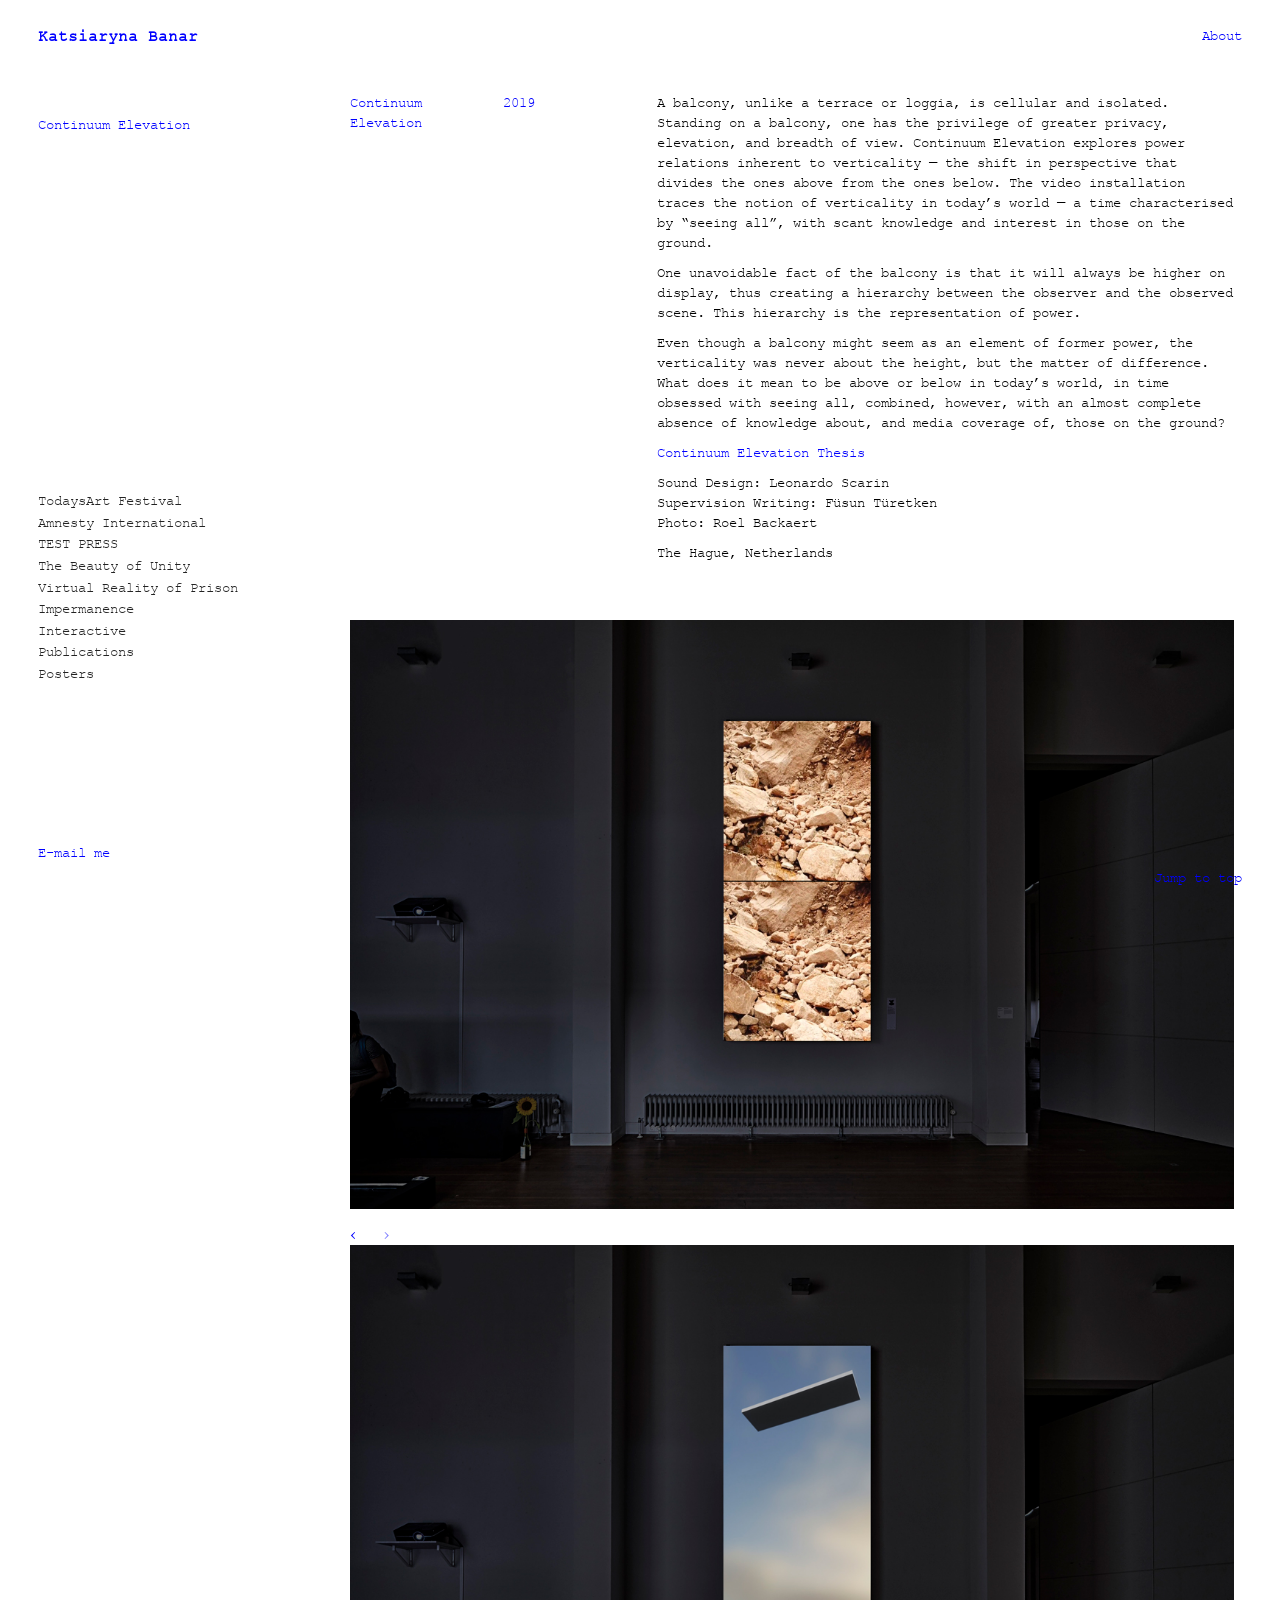
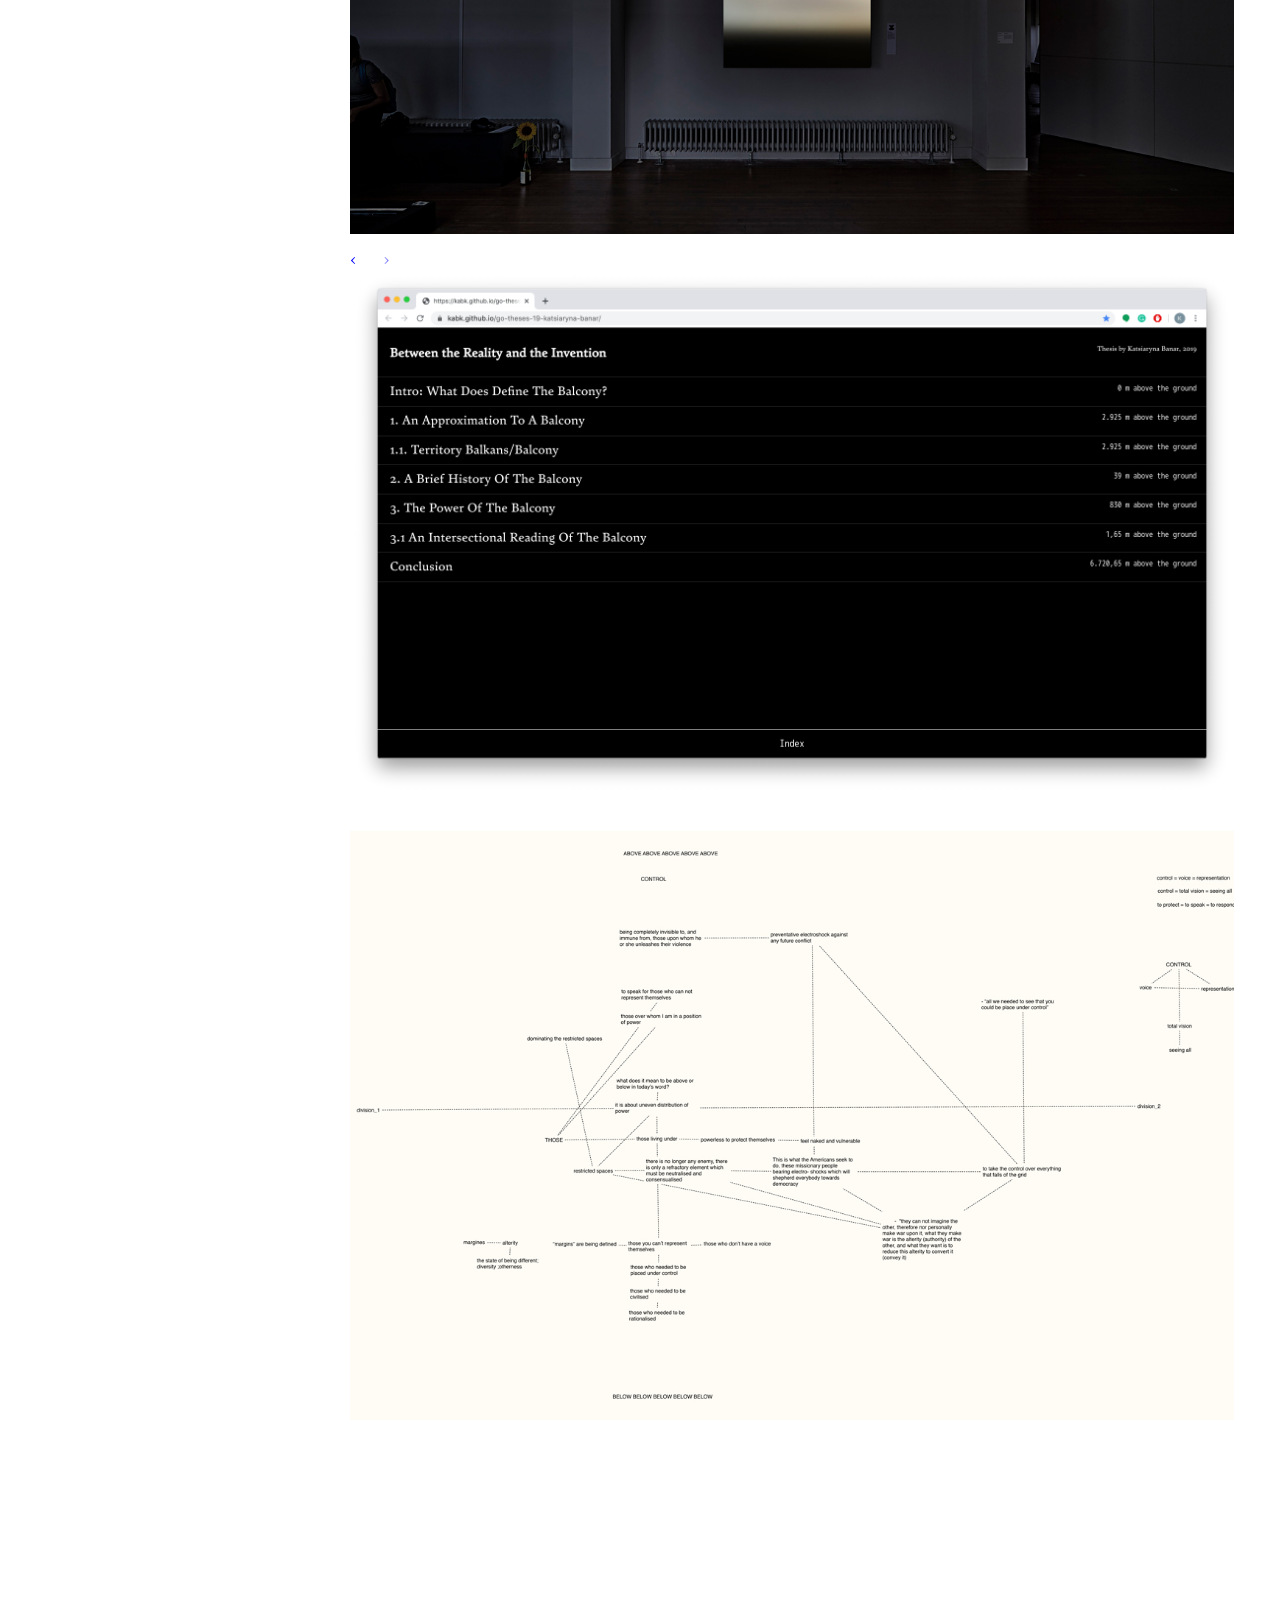
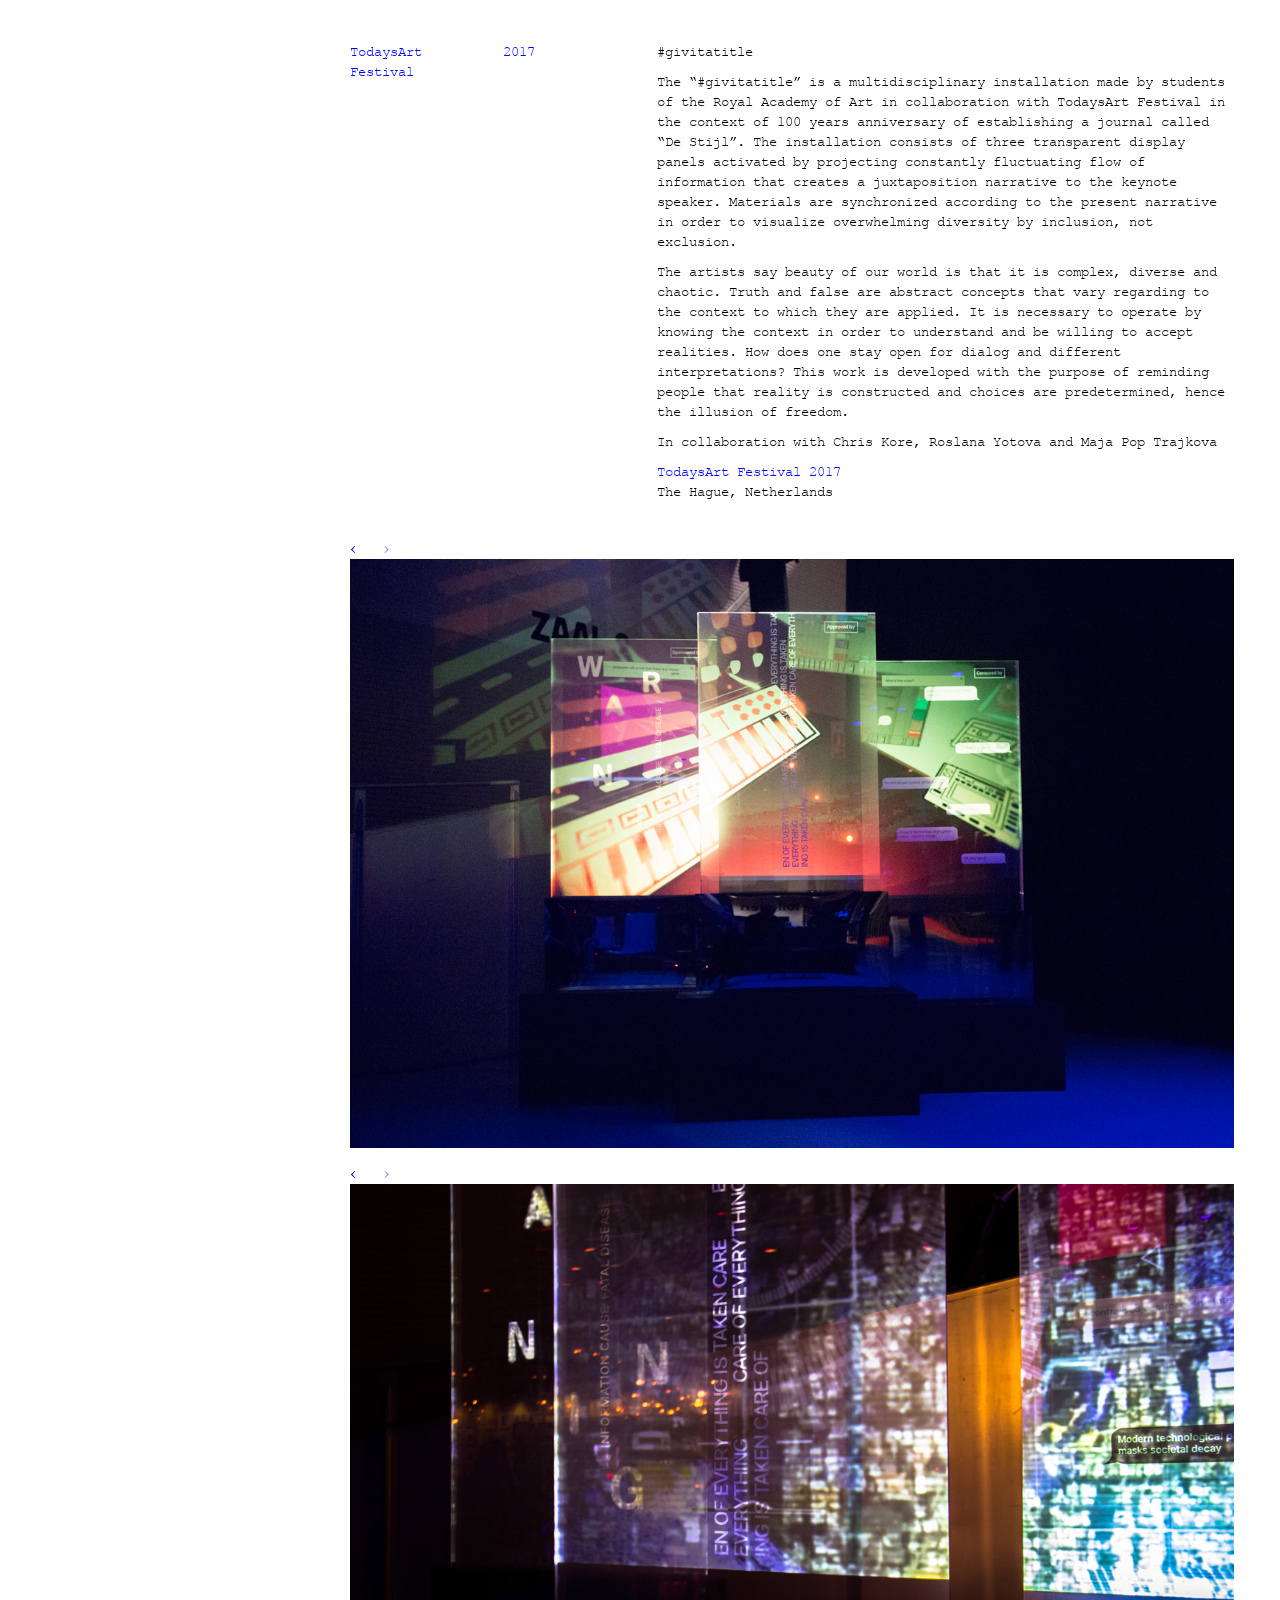
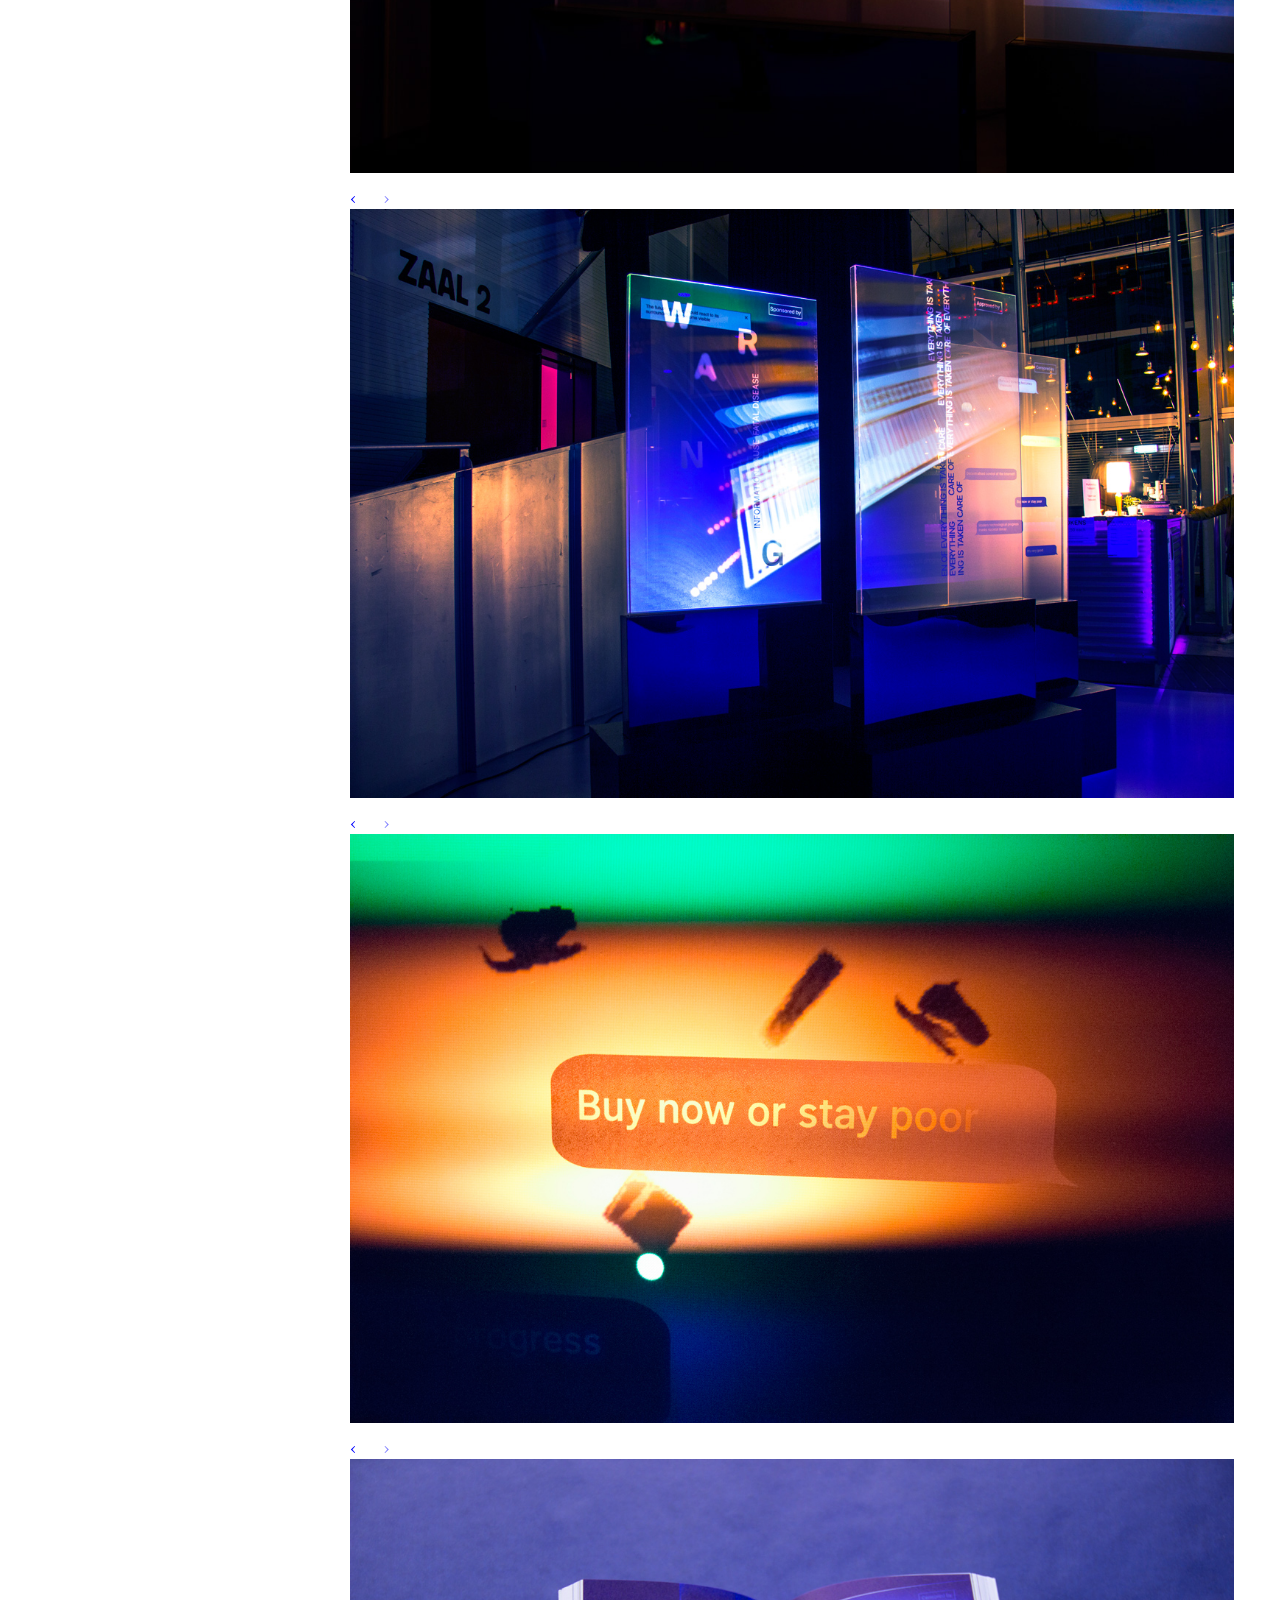
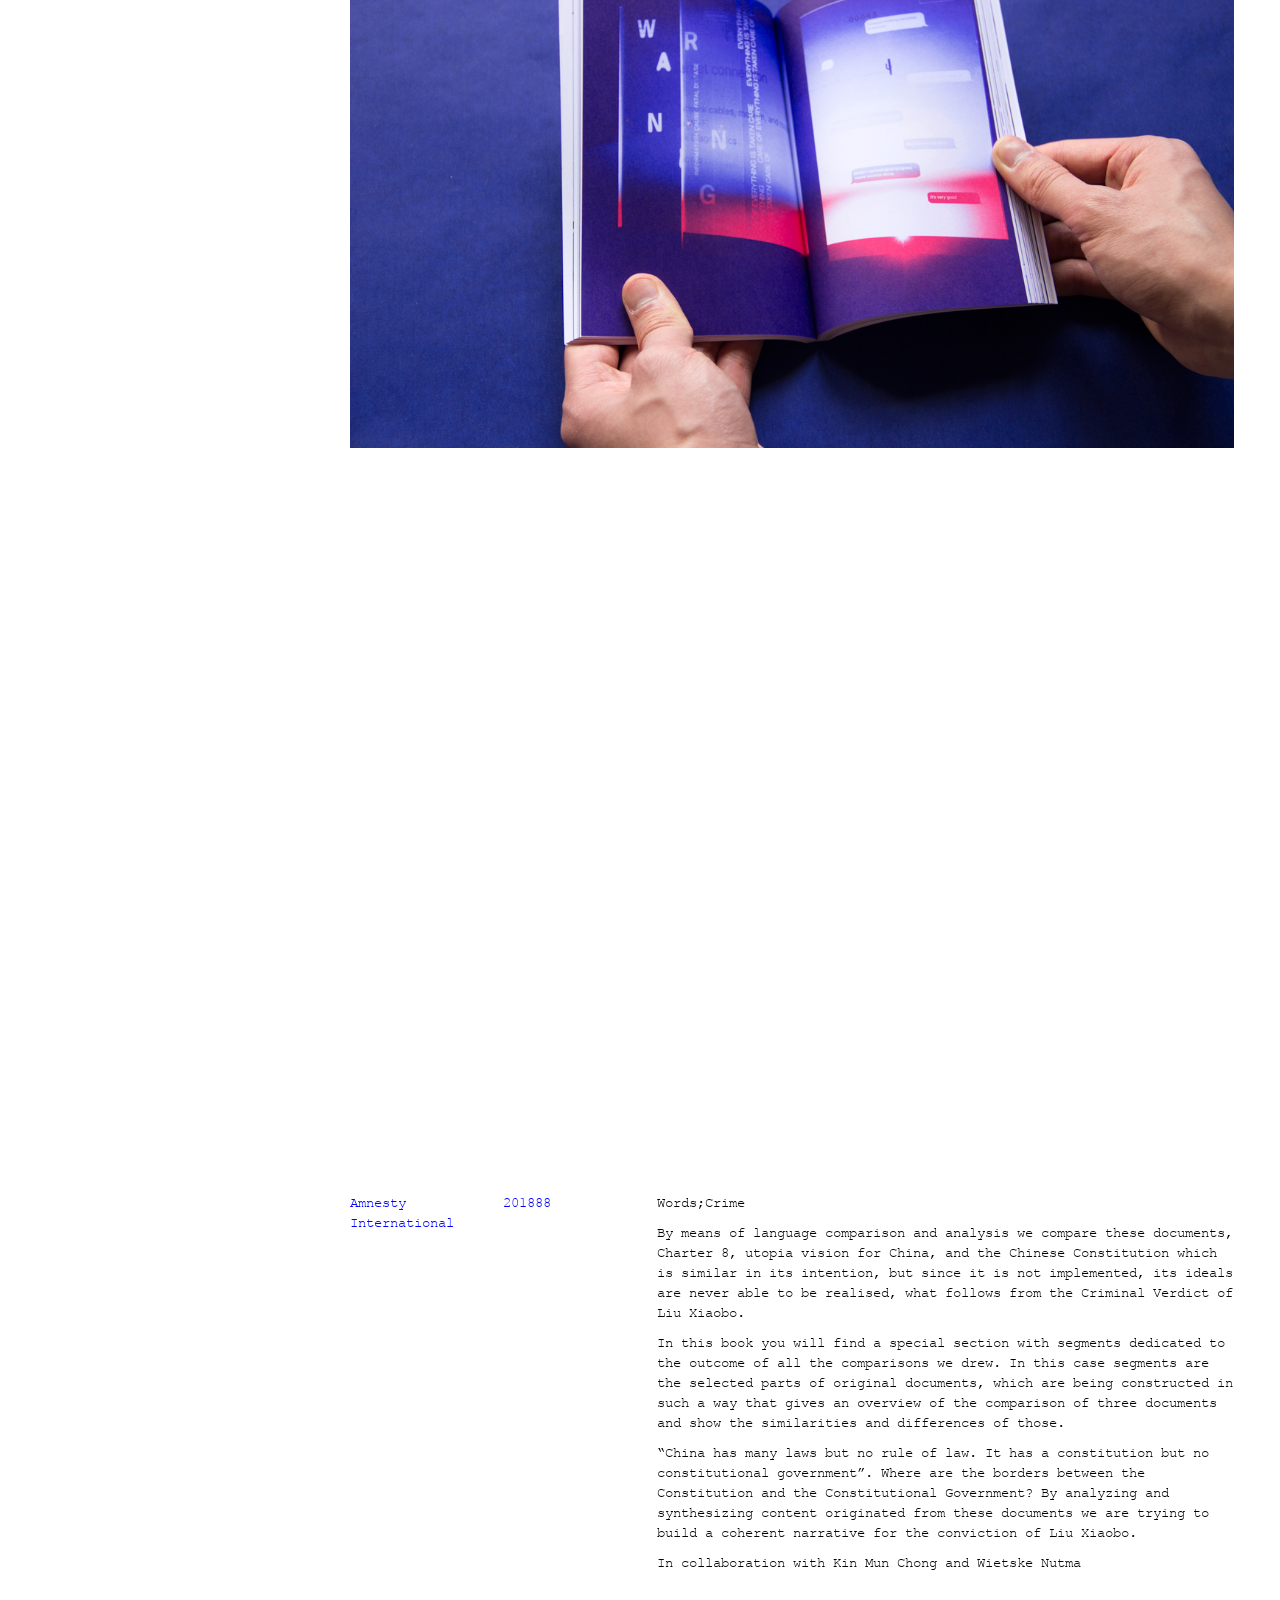
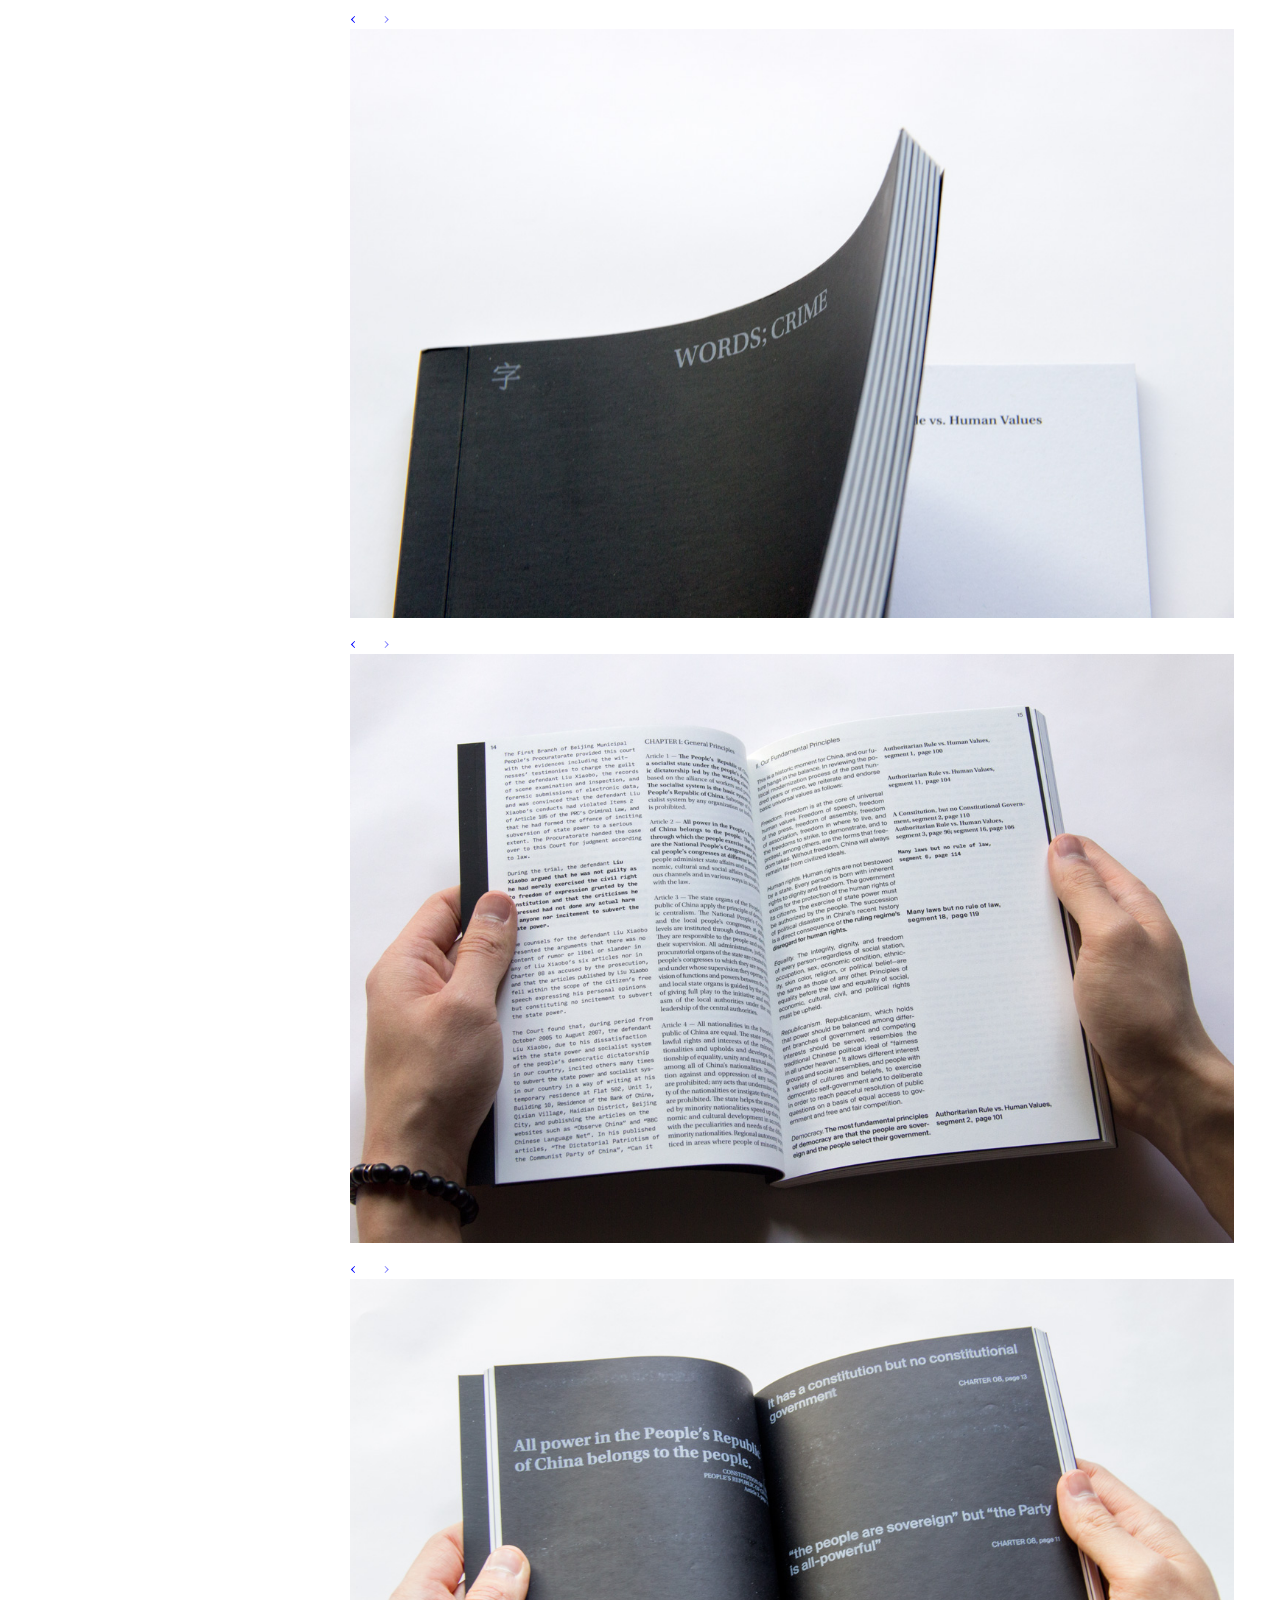
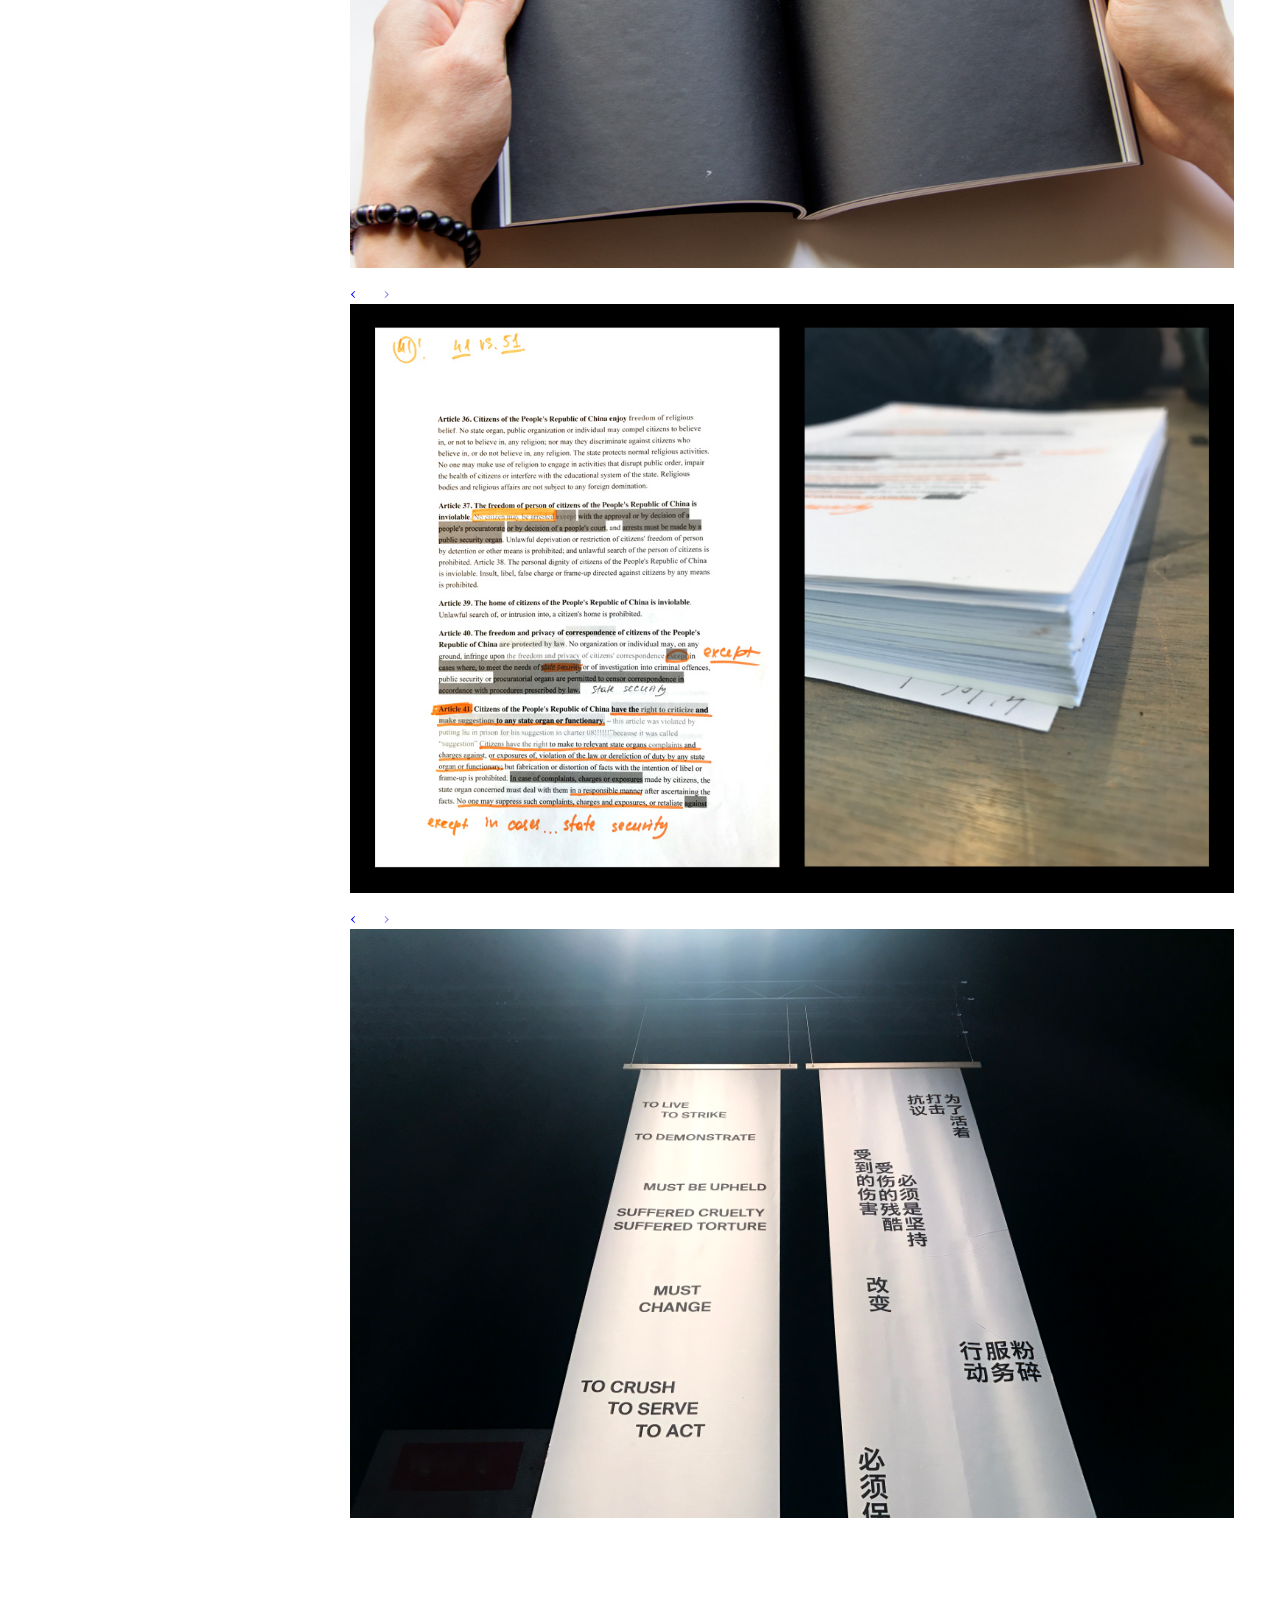
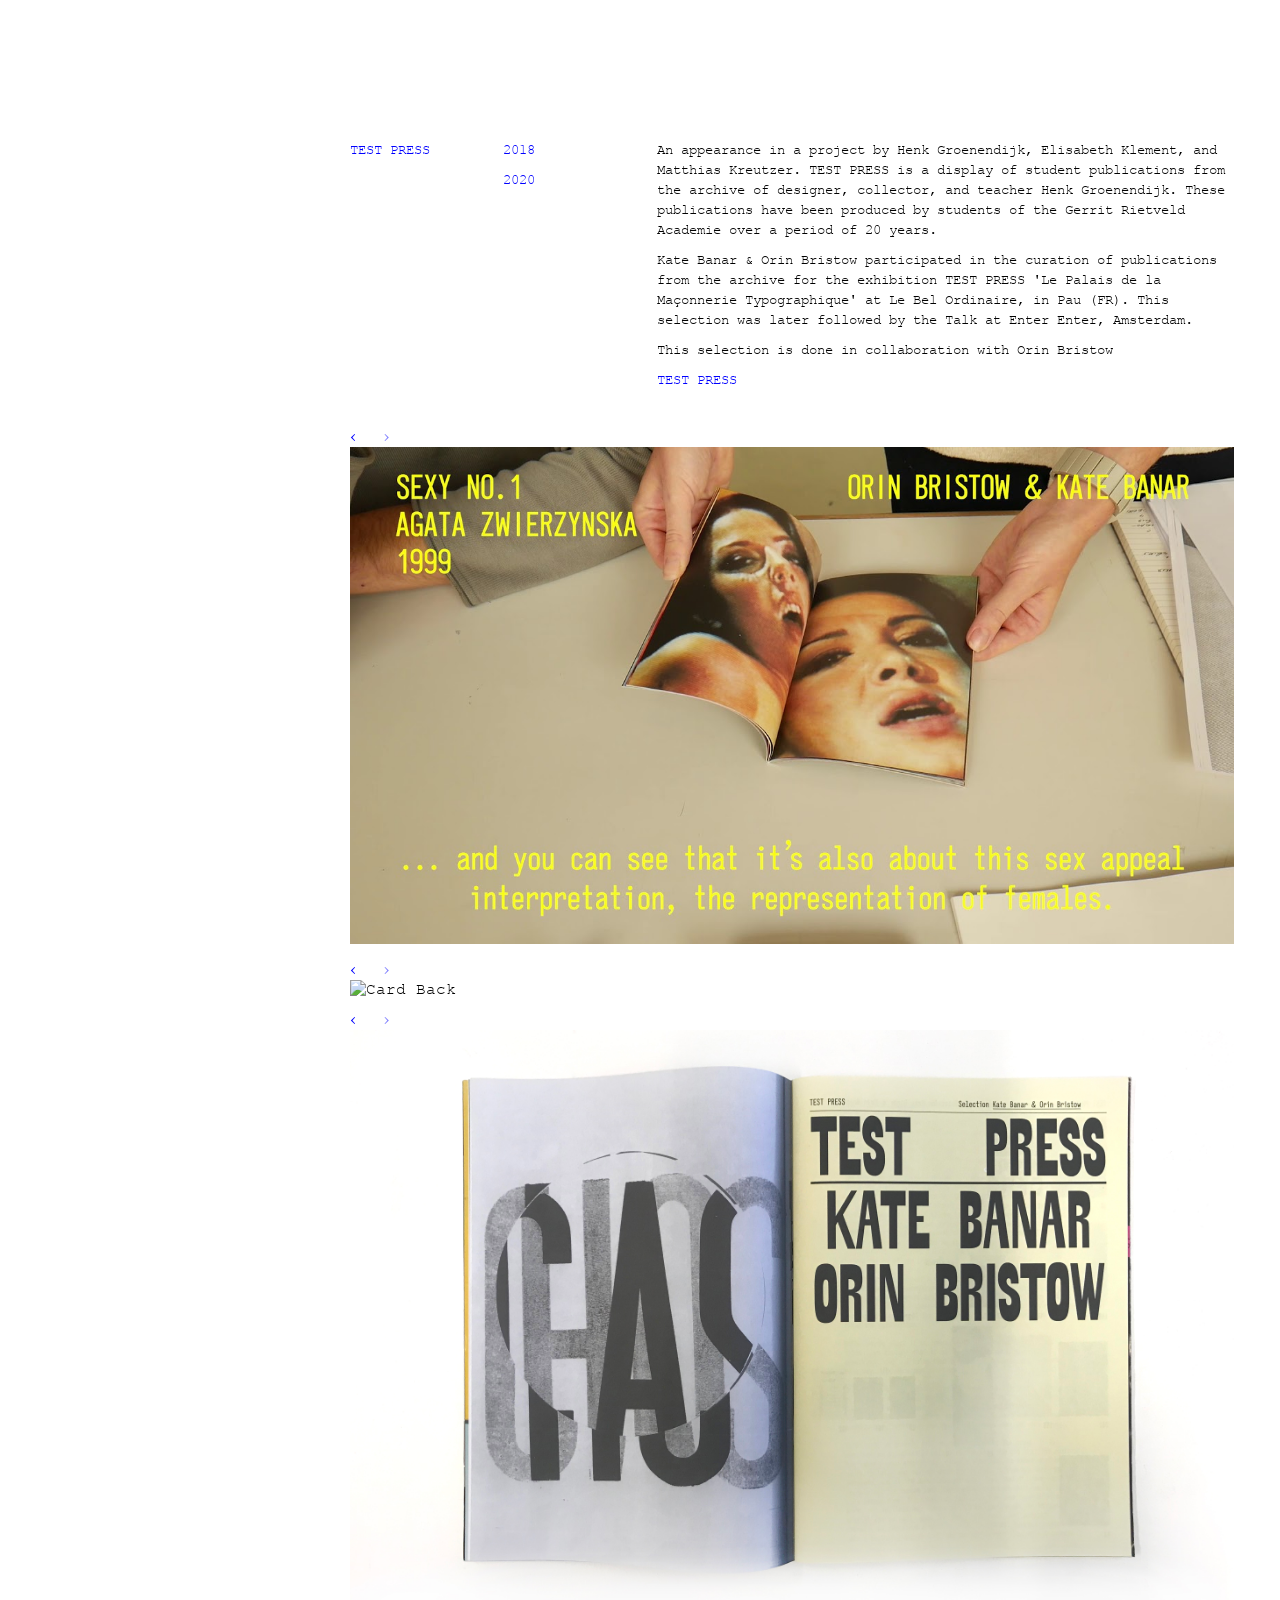
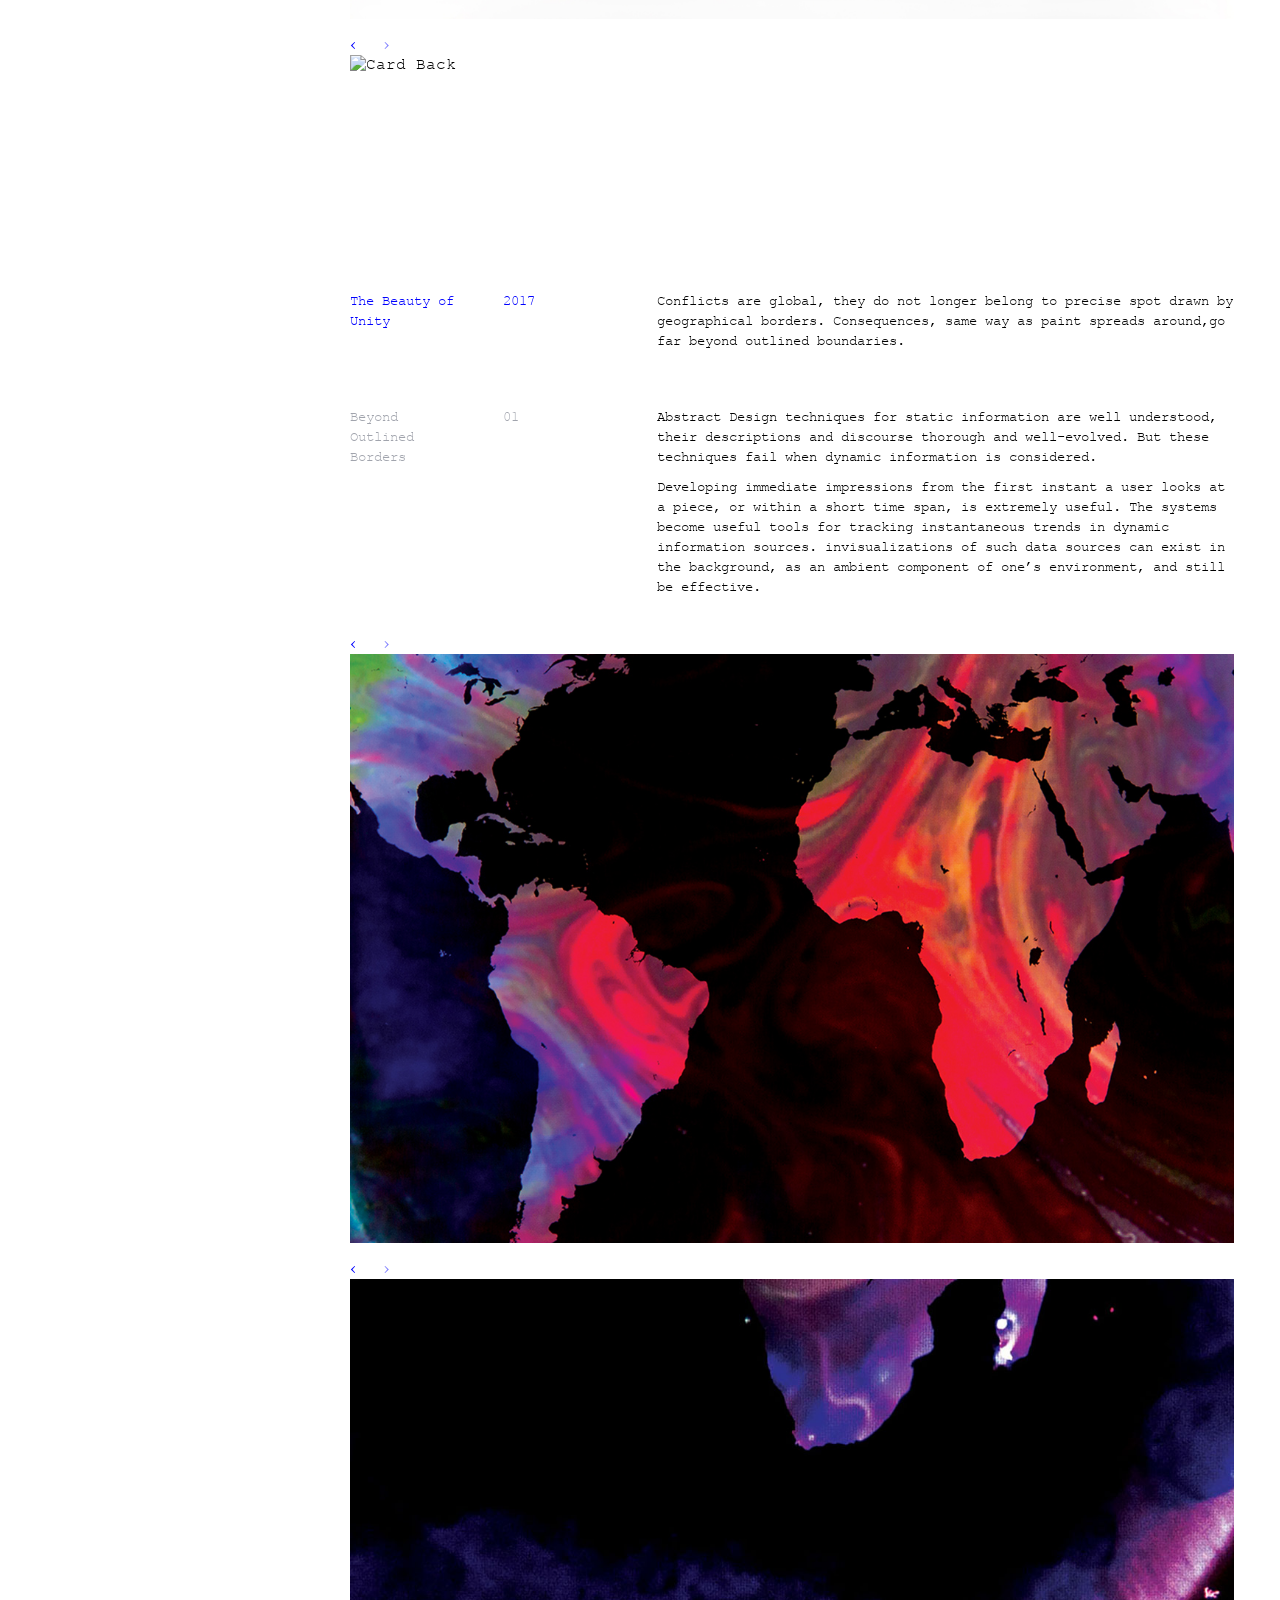
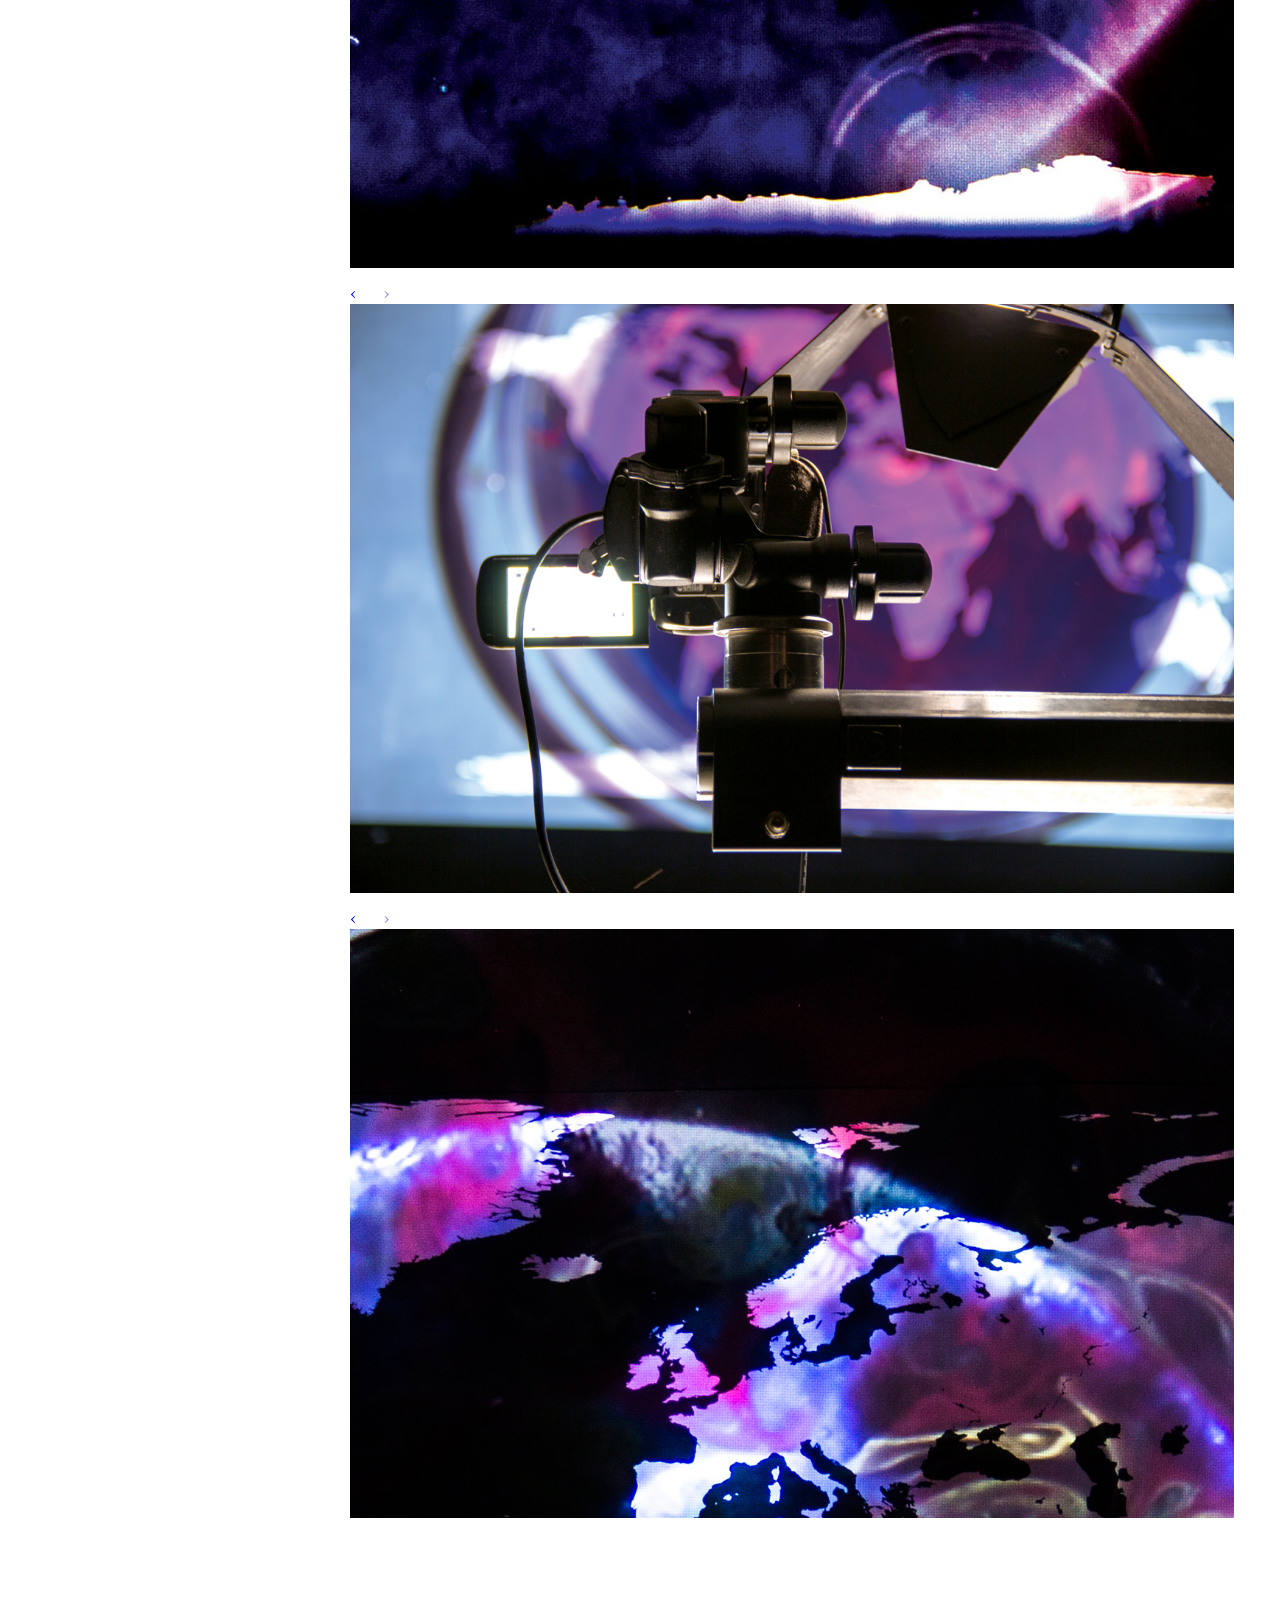
==== commit 675dbce5: "loc" ====
--- a/index.html
+++ b/index.html
@@ -66,14 +66,14 @@
 			 </div>
 
          	<div class="card">
+				<img src="images/graduation//graduation-1-invis.jpg" class="img-top lazyload" alt="Card Front">
 				<img src="images/graduation/graduation-2-vis.jpg" alt="Card Back">
-				<img src="images/graduation//graduation-1-invis.jpg" class="img-top lazyload" alt="Card Front">
 			 </div>
 
 
-			 <div class="card-without">
+			<!--  <div class="card-without">
 				<img src="images/graduation//graduation-2-invis.jpg" alt="Card Front">
-         	</div>
+         	</div> -->
 
 					<div class="card">
 				 					<img src="images/graduation/thesis.jpg" alt="Card Back">
@@ -94,7 +94,7 @@
 
 			<div class="introduction">
 				<div class="half">
-					<h2>TodaysArt Festivallek</h2>
+					<h2>TodaysArt Festival</h2>
 				</div>
 				<div class="half-last">
 					<p>2017</p>
@@ -119,18 +119,18 @@
 
 
 
-        	<div class="card">
-            	<img src="images/todaysart/1vis.jpg" alt="Card Back">
-            	<img src="images/todaysart/1invis.jpg" class="img-top lazyload" alt="Card Front">
+        	 <div class="card">
+            	<img src="images/todaysart/panels.jpg" alt="Card Back">
+            	<img src="images/todaysart/names.jpg" class="img-top lazyload" alt="Card Front">
          	</div>
          	<div class="card">
             	<img src="images/todaysart/2vis.jpg" alt="Card Back">
             	<img src="images/todaysart/drop3.jpg" class="img-top lazyload" alt="Card Front">
          	</div>
 
-              <div class="card">
-            	<img src="images/todaysart/panels.jpg" alt="Card Back">
-            	<img src="images/todaysart/names.jpg" class="img-top lazyload" alt="Card Front">
+         	<div class="card">
+            	<img src="images/todaysart/1vis.jpg" alt="Card Back">
+            	<img src="images/todaysart/1invis.jpg" class="img-top lazyload" alt="Card Front">
          	</div>
 
         	<div class="card">
